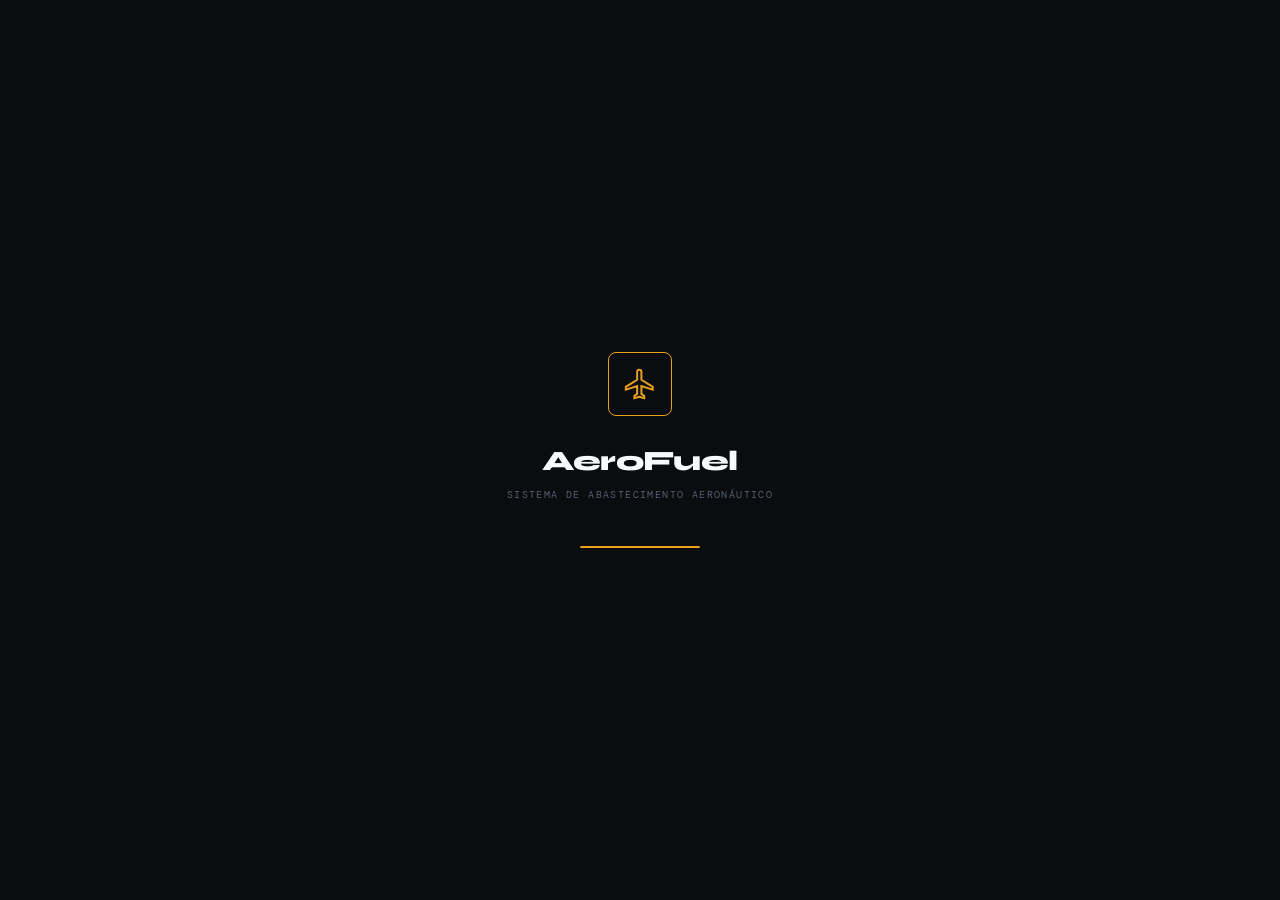
==== index.html @ e8958756 "firt" ====
<!DOCTYPE html>
<html lang="pt-BR">
<head>
  <meta charset="UTF-8"/>
  <meta name="viewport" content="width=device-width,initial-scale=1,viewport-fit=cover,user-scalable=no"/>
  <meta name="apple-mobile-web-app-capable" content="yes"/>
  <meta name="apple-mobile-web-app-status-bar-style" content="black-translucent"/>
  <meta name="apple-mobile-web-app-title" content="AeroFuel"/>
  <meta name="mobile-web-app-capable" content="yes"/>
  <meta name="theme-color" content="#0A0C0F"/>
  <link rel="manifest" href="manifest.json"/>
  <link rel="apple-touch-icon" href="icons/icon-192.png"/>
  <title>AeroFuel — Sistema de Abastecimento</title>
  <link rel="preconnect" href="https://fonts.googleapis.com"/>
  <link rel="preconnect" href="https://fonts.gstatic.com" crossorigin/>
  <link href="https://fonts.googleapis.com/css2?family=Syne:wght@400;600;700;800&family=DM+Mono:ital,wght@0,400;0,500;1,400&family=DM+Sans:wght@300;400;500;600&display=swap" rel="stylesheet"/>
  <style>
    /* ══════════════════════════════════════════════════════
       AEROFUEL — DESIGN SYSTEM (inline, completo)
    ══════════════════════════════════════════════════════ */
    *,*::before,*::after{box-sizing:border-box;margin:0;padding:0;-webkit-tap-highlight-color:transparent}
    :root{
      --ink:#0A0C0F;--ink-90:#111317;--ink-80:#1A1D23;--ink-70:#232830;--ink-60:#2E3440;
      --steel-40:#3E4556;--steel-30:#566070;--steel-20:#7A8494;--steel-10:#A8B2BF;--steel-05:#D4D9E0;
      --fog:#EDEEF0;--white:#F8F9FB;
      --amber:#E8A020;--amber-dim:#C4861A;--amber-glow:rgba(232,160,32,.14);--amber-line:rgba(232,160,32,.3);
      --ok:#2A9D5C;--ok-bg:rgba(42,157,92,.12);--warn:#D97706;--warn-bg:rgba(217,119,6,.12);
      --err:#DC3545;--err-bg:rgba(220,53,69,.12);--info:#3B82F6;--info-bg:rgba(59,130,246,.12);
      --safe-top:env(safe-area-inset-top,0px);--safe-bottom:env(safe-area-inset-bottom,0px);
      --r:8px;--rlg:14px;--rsm:4px;
      --fh:'Syne',sans-serif;--fd:'DM Mono',monospace;--fb:'DM Sans',sans-serif;
    }
    html,body{height:100%;overflow:hidden;background:var(--ink);color:var(--white);font-family:var(--fb);font-size:15px;line-height:1.5;-webkit-font-smoothing:antialiased}
    #app{display:flex;flex-direction:column;height:100dvh;max-width:430px;margin:0 auto;background:var(--ink);position:relative;overflow:hidden}
    .screen{display:none;flex-direction:column;flex:1;overflow:hidden}
    .screen.active{display:flex}
    .scroll{flex:1;overflow-y:auto;-webkit-overflow-scrolling:touch}
    .scroll::-webkit-scrollbar{display:none}
    .pad{padding:14px 16px 24px}

    /* ── Topbar ── */
    .topbar{background:var(--ink-90);border-bottom:1px solid var(--ink-60);padding:calc(var(--safe-top) + 12px) 16px 14px;display:flex;align-items:center;gap:12px;flex-shrink:0;position:relative}
    .topbar::after{content:'';position:absolute;bottom:0;left:0;right:0;height:1px;background:linear-gradient(90deg,var(--amber-line),transparent 60%)}
    .tb-title{font-family:var(--fh);font-size:17px;font-weight:700;color:var(--white);flex:1;letter-spacing:-.01em}
    .tb-sub{font-family:var(--fd);font-size:10px;color:var(--steel-20);margin-top:1px;letter-spacing:.04em;text-transform:uppercase}
    .tb-back{width:34px;height:34px;border-radius:var(--r);background:var(--ink-70);border:1px solid var(--ink-60);color:var(--steel-10);font-size:16px;display:flex;align-items:center;justify-content:center;cursor:pointer;flex-shrink:0}
    .tb-btn{background:var(--amber-glow);border:1px solid var(--amber-line);color:var(--amber);border-radius:var(--rsm);padding:6px 12px;font-family:var(--fd);font-size:10px;font-weight:500;cursor:pointer;letter-spacing:.06em}

    /* ── Tab bar ── */
    .tabbar{display:flex;background:var(--ink-90);border-top:1px solid var(--ink-60);padding-bottom:var(--safe-bottom);flex-shrink:0}
    .tab{flex:1;display:flex;flex-direction:column;align-items:center;padding:9px 4px 10px;gap:3px;border:none;background:none;color:var(--steel-40);font-size:10px;font-family:var(--fb);cursor:pointer;letter-spacing:.02em;transition:color .15s}
    .tab.active{color:var(--amber)}
    .tab svg{width:20px;height:20px;stroke-width:1.6;stroke:currentColor;fill:none}

    /* ── Buttons ── */
    .btn{display:flex;align-items:center;justify-content:center;gap:8px;border:none;border-radius:var(--r);font-family:var(--fb);font-size:14px;font-weight:600;cursor:pointer;transition:all .15s;padding:13px 20px;width:100%;letter-spacing:.01em}
    .btn:active{transform:scale(.98)}
    .btn:disabled{opacity:.4;cursor:not-allowed;transform:none}
    .btn-amber{background:var(--amber);color:var(--ink)}
    .btn-ghost{background:var(--ink-70);color:var(--steel-10);border:1px solid var(--ink-60)}
    .btn-outline{background:transparent;color:var(--amber);border:1px solid var(--amber-line)}
    .btn-danger{background:var(--err-bg);color:#F87171;border:1px solid rgba(220,53,69,.25)}
    .btn-sm{font-size:13px;padding:9px 14px;border-radius:var(--rsm)}
    .btn-row{display:flex;gap:8px}
    .btn-row .btn{flex:1}

    /* ── Cards ── */
    .card{background:var(--ink-80);border:1px solid var(--ink-60);border-radius:var(--rlg);padding:16px;margin-bottom:10px;position:relative;overflow:hidden}
    .card::before{content:'';position:absolute;top:0;left:0;right:0;height:1px;background:linear-gradient(90deg,var(--amber-line) 0%,transparent 70%)}
    .card-row{display:flex;align-items:flex-start;justify-content:space-between;gap:8px}
    .card-title{font-family:var(--fd);font-size:13px;font-weight:500;color:var(--white);letter-spacing:.02em}
    .card-sub{font-size:12px;color:var(--steel-20);margin-top:3px;line-height:1.4}
    .divider{height:1px;background:var(--ink-60);margin:12px 0}

    /* ── Badges ── */
    .badge{display:inline-flex;align-items:center;gap:4px;font-family:var(--fd);font-size:10px;font-weight:500;padding:3px 7px;border-radius:var(--rsm);text-transform:uppercase;letter-spacing:.06em;white-space:nowrap}
    .badge::before{content:'';width:5px;height:5px;border-radius:50%;flex-shrink:0}
    .badge-ok{background:var(--ok-bg);color:#4ADE80}.badge-ok::before{background:#4ADE80}
    .badge-warn{background:var(--warn-bg);color:#FBB040}.badge-warn::before{background:#FBB040}
    .badge-err{background:var(--err-bg);color:#F87171}.badge-err::before{background:#F87171}
    .badge-info{background:var(--info-bg);color:#93C5FD}.badge-info::before{background:#93C5FD}
    .badge-mute{background:var(--ink-70);color:var(--steel-20)}.badge-mute::before{background:var(--steel-30)}

    /* ── Forms ── */
    .fg{margin-bottom:14px}
    .fl{display:block;font-family:var(--fd);font-size:10px;font-weight:500;color:var(--steel-20);margin-bottom:6px;text-transform:uppercase;letter-spacing:.08em}
    .fi,.fsel,.fta{width:100%;padding:12px 14px;font-size:14px;font-family:var(--fb);background:var(--ink-80);border:1px solid var(--ink-60);border-radius:var(--r);color:var(--white);outline:none;-webkit-appearance:none;appearance:none;transition:border-color .2s,box-shadow .2s}
    .fi::placeholder,.fta::placeholder{color:var(--steel-40)}
    .fi:focus,.fsel:focus,.fta:focus{border-color:var(--amber-dim);box-shadow:0 0 0 3px var(--amber-glow)}
    .fi.err,.fsel.err{border-color:var(--err)}
    .fsel option{background:var(--ink-80);color:var(--white)}
    .fta{resize:none;height:80px}
    .frow{display:grid;grid-template-columns:1fr 1fr;gap:10px}
    .ferr{font-size:11px;color:#F87171;margin-top:4px;display:none}
    .ferr.show{display:block}
    .fhint{font-size:11px;color:var(--steel-30);margin-top:4px}

    /* ── Section label ── */
    .slabel{font-family:var(--fd);font-size:10px;font-weight:500;color:var(--steel-30);letter-spacing:.1em;text-transform:uppercase;margin:20px 0 10px;display:flex;align-items:center;gap:10px}
    .slabel::after{content:'';flex:1;height:1px;background:var(--ink-60)}
    .slabel:first-child{margin-top:4px}

    /* ── Empty ── */
    .empty{display:flex;flex-direction:column;align-items:center;justify-content:center;padding:60px 24px;text-align:center;gap:8px}
    .empty svg{width:48px;height:48px;opacity:.2;margin-bottom:4px;stroke:var(--steel-10);fill:none;stroke-width:1.2}
    .empty-title{font-family:var(--fh);font-size:15px;color:var(--steel-20)}
    .empty-sub{font-size:13px;color:var(--steel-30)}

    /* ── Modal ── */
    .modal-bg{display:none;position:fixed;inset:0;background:rgba(0,0,0,.75);z-index:80;align-items:flex-end;justify-content:center}
    .modal-bg.show{display:flex}
    .sheet{background:var(--ink-80);border:1px solid var(--ink-60);border-radius:var(--rlg) var(--rlg) 0 0;padding:20px 16px;padding-bottom:calc(20px + var(--safe-bottom));width:100%;max-width:430px;position:relative}
    .sheet-handle{width:36px;height:3px;background:var(--ink-60);border-radius:2px;margin:0 auto 18px}
    .sheet-title{font-family:var(--fh);font-size:17px;font-weight:700;margin-bottom:14px}

    /* ── Overlay ── */
    .overlay{display:none;position:fixed;inset:0;background:rgba(0,0,0,.85);z-index:100;align-items:center;justify-content:center;padding:24px}
    .overlay.show{display:flex}
    .ovcard{background:var(--ink-80);border:1px solid var(--ink-60);border-radius:var(--rlg);padding:32px 24px;text-align:center;max-width:320px;width:100%;position:relative}
    .ovcard::before{content:'';position:absolute;top:0;left:0;right:0;height:2px;background:linear-gradient(90deg,var(--amber),transparent);border-radius:var(--rlg) var(--rlg) 0 0}
    .ov-icon{font-size:48px;margin-bottom:14px}
    .ov-title{font-family:var(--fh);font-size:20px;font-weight:700;color:var(--white);margin-bottom:8px}
    .ov-sub{font-size:13px;color:var(--steel-20);margin-bottom:22px;line-height:1.6}

    /* ── Splash ── */
    #screen-splash{background:var(--ink);align-items:center;justify-content:center;gap:0}
    .sp-mark{width:64px;height:64px;border:1.5px solid var(--amber);border-radius:var(--r);display:flex;align-items:center;justify-content:center;margin-bottom:24px;animation:mIn .55s ease both}
    .sp-mark svg{width:34px;height:34px;stroke:var(--amber);fill:none;stroke-width:1.4}
    @keyframes mIn{from{opacity:0;transform:scale(.7)}to{opacity:1;transform:scale(1)}}
    .sp-name{font-family:var(--fh);font-size:28px;font-weight:800;color:var(--white);letter-spacing:-.02em;animation:fUp .5s .2s ease both}
    .sp-tag{font-family:var(--fd);font-size:10px;color:var(--steel-30);letter-spacing:.14em;text-transform:uppercase;margin-top:5px;animation:fUp .5s .35s ease both}
    .sp-bar{width:120px;height:2px;background:var(--ink-60);border-radius:1px;margin-top:44px;overflow:hidden;animation:fUp .4s .5s ease both}
    .sp-fill{height:100%;background:var(--amber);border-radius:1px;animation:lBar 1.5s .6s ease forwards;width:0}
    @keyframes lBar{to{width:100%}}
    @keyframes fUp{from{opacity:0;transform:translateY(10px)}to{opacity:1;transform:none}}

    /* ── Login Select ── */
    #screen-login-select{background:var(--ink);justify-content:flex-end}
    .ls-hero{flex:1;display:flex;flex-direction:column;align-items:center;justify-content:center;padding:40px 24px;gap:0}
    .ls-mark{width:72px;height:72px;border:1.5px solid var(--amber);border-radius:var(--rlg);display:flex;align-items:center;justify-content:center;margin-bottom:20px}
    .ls-mark svg{width:38px;height:38px;stroke:var(--amber);fill:none;stroke-width:1.3}
    .ls-brand{font-family:var(--fh);font-size:30px;font-weight:800;color:var(--white);letter-spacing:-.02em}
    .ls-tagline{font-family:var(--fd);font-size:10px;color:var(--steel-30);letter-spacing:.12em;text-transform:uppercase;margin-top:6px}
    .ls-card{background:var(--ink-90);border:1px solid var(--ink-60);border-radius:var(--rlg) var(--rlg) 0 0;padding:28px 20px;padding-bottom:calc(28px + var(--safe-bottom))}
    .ls-card-title{font-family:var(--fh);font-size:18px;font-weight:700;margin-bottom:6px}
    .ls-card-sub{font-size:13px;color:var(--steel-20);margin-bottom:22px;line-height:1.5}
    .ls-option{display:flex;align-items:center;gap:14px;background:var(--ink-80);border:1px solid var(--ink-60);border-radius:var(--r);padding:16px;margin-bottom:10px;cursor:pointer;transition:border-color .15s}
    .ls-option:active{border-color:var(--amber-dim)}
    .ls-opt-icon{width:44px;height:44px;border-radius:var(--r);display:flex;align-items:center;justify-content:center;flex-shrink:0}
    .ls-opt-icon svg{width:22px;height:22px;stroke-width:1.4;fill:none}
    .ls-option-pilot .ls-opt-icon{background:var(--amber-glow);border:1px solid var(--amber-line)}
    .ls-option-pilot .ls-opt-icon svg{stroke:var(--amber)}
    .ls-option-admin .ls-opt-icon{background:var(--info-bg);border:1px solid rgba(59,130,246,.2)}
    .ls-option-admin .ls-opt-icon svg{stroke:#93C5FD}
    .ls-opt-title{font-family:var(--fh);font-size:15px;font-weight:700}
    .ls-opt-sub{font-size:12px;color:var(--steel-20);margin-top:2px}
    .ls-opt-arrow{margin-left:auto;color:var(--steel-30);font-size:18px}

    /* ── Login Pilot ── */
    #screen-login-pilot{background:var(--ink)}
    .lp-header{background:var(--ink-90);border-bottom:1px solid var(--ink-60);padding:calc(var(--safe-top) + 12px) 16px 14px;display:flex;align-items:center;gap:12px;flex-shrink:0}
    .lp-header-title{font-family:var(--fh);font-size:17px;font-weight:700;color:var(--white);flex:1}
    .lp-scroll{flex:1;overflow-y:auto;-webkit-overflow-scrolling:touch}
    .lp-pad{padding:20px 16px 32px}
    .lp-intro{font-size:13px;color:var(--steel-20);margin-bottom:22px;line-height:1.6}
    .lp-intro strong{color:var(--steel-10)}

    /* ── Login Admin ── */
    #screen-login-admin{background:var(--ink)}
    .la-badge{display:inline-flex;align-items:center;gap:6px;background:var(--info-bg);border:1px solid rgba(59,130,246,.2);color:#93C5FD;border-radius:var(--rsm);padding:5px 10px;font-family:var(--fd);font-size:10px;font-weight:500;letter-spacing:.06em;text-transform:uppercase;margin-bottom:18px}
    .la-alert{background:var(--warn-bg);border:1px solid rgba(217,119,6,.2);border-radius:var(--r);padding:12px 14px;font-size:12px;color:#FBB040;line-height:1.5;margin-bottom:18px}

    /* ── Step bar ── */
    .stepbar{display:flex;gap:4px;margin-bottom:8px}
    .seg{flex:1;height:2px;border-radius:1px;background:var(--ink-60);transition:background .3s}
    .seg.done{background:var(--amber)}

    /* ── Inner tabs ── */
    .itabs{display:flex;border-bottom:1px solid var(--ink-60);background:var(--ink-90);flex-shrink:0}
    .itab{flex:1;padding:12px 4px;font-size:12px;font-weight:500;font-family:var(--fb);text-align:center;border:none;background:none;color:var(--steel-30);cursor:pointer;border-bottom:2px solid transparent;margin-bottom:-1px;transition:all .2s;letter-spacing:.02em}
    .itab.active{color:var(--amber);border-bottom-color:var(--amber)}

    /* ── Slot grid ── */
    .slotgrid{display:grid;grid-template-columns:repeat(4,1fr);gap:6px;margin-top:8px}
    .slot{padding:9px 4px;border-radius:var(--rsm);font-family:var(--fd);font-size:11px;font-weight:500;text-align:center;border:1px solid var(--ink-60);cursor:pointer;background:var(--ink-80);color:var(--steel-20);transition:all .12s}
    .slot.av{border-color:rgba(42,157,92,.4);color:#4ADE80;background:rgba(42,157,92,.08)}
    .slot.few{border-color:rgba(217,119,6,.4);color:#FBB040;background:rgba(217,119,6,.08)}
    .slot.full{border-color:var(--ink-60);color:var(--steel-40);background:var(--ink-90);text-decoration:line-through;cursor:not-allowed}
    .slot.sel{border-color:var(--amber);background:var(--amber-glow);color:var(--amber)}

    /* ── Qty slider ── */
    .qtyrow{display:flex;align-items:center;gap:10px}
    input[type=range]{width:100%;accent-color:var(--amber);height:3px;flex:1;cursor:pointer}
    .qtydsp{background:var(--amber-glow);border:1px solid var(--amber-line);color:var(--amber);border-radius:var(--rsm);padding:6px 10px;font-family:var(--fd);font-size:12px;white-space:nowrap;flex-shrink:0}

    /* ── Summary ── */
    .sumbox{background:var(--ink-90);border:1px solid var(--ink-60);border-radius:var(--rlg);padding:16px;margin-bottom:12px}
    .sumbox-hd{font-family:var(--fd);font-size:10px;font-weight:500;color:var(--amber);text-transform:uppercase;letter-spacing:.1em;margin-bottom:14px}
    .sumrow{display:flex;justify-content:space-between;margin-bottom:8px}
    .sumkey{font-size:12px;color:var(--steel-20)}
    .sumval{font-size:12px;font-weight:600;color:var(--white);text-align:right;max-width:60%}
    .sumtotal{display:flex;justify-content:space-between;align-items:center;border-top:1px solid var(--ink-60);padding-top:12px;margin-top:8px}
    .sumtotal-lbl{font-family:var(--fh);font-size:14px;font-weight:600}
    .sumtotal-val{font-family:var(--fd);font-size:22px;color:var(--amber)}

    /* ── Checkbox ── */
    .chkrow{display:flex;align-items:center;gap:10px;margin-bottom:14px}
    .chkrow input[type=checkbox]{width:16px;height:16px;accent-color:var(--amber);flex-shrink:0;cursor:pointer}
    .chkrow label{font-size:13px;color:var(--steel-10);cursor:pointer}
    .chkrow a{color:var(--amber);text-decoration:none}

    /* ── Week strip ── */
    .weekstrip{display:flex;gap:5px;margin-bottom:10px}
    .daycell{flex:1;display:flex;flex-direction:column;align-items:center;padding:8px 4px;border-radius:var(--r);background:var(--ink-80);border:1px solid var(--ink-60);cursor:pointer;gap:4px;min-width:0}
    .daycell.today{background:var(--ink-70);border-color:var(--amber-dim)}
    .daynum{font-family:var(--fd);font-size:14px;font-weight:500;color:var(--white)}
    .dayname{font-family:var(--fd);font-size:9px;color:var(--steel-30);text-transform:uppercase}
    .daycell.today .daynum,.daycell.today .dayname{color:var(--amber)}
    .dot{width:5px;height:5px;border-radius:50%}

    /* ── Legend ── */
    .legend{display:flex;gap:14px;flex-wrap:wrap;margin-bottom:14px}
    .leg{display:flex;align-items:center;gap:5px;font-family:var(--fd);font-size:10px;color:var(--steel-30)}

    /* ── Profile ── */
    .profhead{display:flex;align-items:center;gap:14px;background:var(--ink-80);border:1px solid var(--ink-60);border-radius:var(--rlg);padding:16px;margin-bottom:10px;position:relative;overflow:hidden}
    .profhead::before{content:'';position:absolute;top:0;left:0;right:0;height:1px;background:linear-gradient(90deg,var(--amber-line),transparent 70%)}
    .avatar{width:52px;height:52px;border-radius:var(--r);background:var(--amber-glow);border:1px solid var(--amber-line);display:flex;align-items:center;justify-content:center;font-family:var(--fd);font-size:16px;font-weight:500;color:var(--amber);flex-shrink:0}
    .prof-name{font-family:var(--fh);font-size:16px;font-weight:700}
    .prof-sub{font-family:var(--fd);font-size:11px;color:var(--steel-20);margin-top:2px;letter-spacing:.04em}

    /* ── Admin stat grid ── */
    .statgrid{display:grid;grid-template-columns:1fr 1fr;gap:8px;margin-bottom:10px}
    .statcard{background:var(--ink-80);border:1px solid var(--ink-60);border-radius:var(--rlg);padding:14px;position:relative;overflow:hidden}
    .statcard::after{content:'';position:absolute;bottom:0;left:0;right:0;height:2px}
    .statcard-amber::after{background:var(--amber)}
    .statcard-ok::after{background:var(--ok)}
    .statcard-err::after{background:var(--err)}
    .statcard-info::after{background:var(--info)}
    .stat-val{font-family:var(--fd);font-size:28px;font-weight:500;color:var(--white);margin-bottom:2px}
    .stat-lbl{font-family:var(--fd);font-size:10px;color:var(--steel-30);text-transform:uppercase;letter-spacing:.08em}

    /* ── Admin list item ── */
    .alist-item{display:flex;align-items:center;gap:12px;padding:12px 0;border-bottom:1px solid var(--ink-60)}
    .alist-item:last-child{border-bottom:none}
    .alist-dot{width:8px;height:8px;border-radius:50%;flex-shrink:0;margin-top:2px}
    .alist-main{flex:1;min-width:0}
    .alist-title{font-family:var(--fd);font-size:12px;font-weight:500;color:var(--white);letter-spacing:.02em}
    .alist-sub{font-size:11px;color:var(--steel-30);margin-top:2px}

    /* ── Notification dot on tab ── */
    .tab-rel{position:relative;display:inline-block}
    .tab-dot{position:absolute;top:-2px;right:-4px;width:7px;height:7px;background:var(--err);border-radius:50%;border:1.5px solid var(--ink-90)}

    /* ── Alert ── */
    .alert{padding:10px 14px;border-radius:var(--r);font-size:13px;line-height:1.4;margin-bottom:12px}
    .alert-warn{background:var(--warn-bg);color:#FBB040;border:1px solid rgba(217,119,6,.2)}
    .alert-ok{background:var(--ok-bg);color:#4ADE80;border:1px solid rgba(42,157,92,.2)}

    /* ── Toast ── */
    #toast{position:fixed;bottom:calc(80px + var(--safe-bottom));left:16px;right:16px;max-width:398px;margin:0 auto;background:var(--ink-60);border:1px solid var(--steel-40);border-radius:var(--r);padding:12px 16px;font-size:13px;color:var(--white);z-index:200;opacity:0;transform:translateY(8px);transition:all .25s;pointer-events:none}
    #toast.show{opacity:1;transform:none}

    /* ── Toggle switch ── */
    .toggle-row{display:flex;justify-content:space-between;align-items:center;margin-bottom:14px}
    .toggle-info .toggle-title{font-size:14px;font-weight:500}
    .toggle-info .toggle-sub{font-size:12px;color:var(--steel-20);margin-top:2px}
    .toggle{position:relative;display:inline-block;width:44px;height:24px;flex-shrink:0}
    .toggle input{opacity:0;width:0;height:0;position:absolute}
    .toggle-slider{position:absolute;inset:0;background:var(--ink-60);border-radius:24px;cursor:pointer;transition:.3s}
    .toggle-slider::before{content:'';position:absolute;width:18px;height:18px;left:3px;bottom:3px;background:var(--steel-20);border-radius:50%;transition:.3s}
    .toggle input:checked + .toggle-slider{background:var(--amber-glow);border:1px solid var(--amber-dim)}
    .toggle input:checked + .toggle-slider::before{transform:translateX(20px);background:var(--amber)}

    /* ── Home greeting ── */
    .home-header{background:var(--ink-90);padding:calc(var(--safe-top) + 14px) 16px 16px;display:flex;align-items:center;justify-content:space-between;gap:10px;flex-shrink:0;border-bottom:1px solid var(--ink-60);position:relative}
    .home-header::after{content:'';position:absolute;bottom:0;left:0;right:0;height:1px;background:linear-gradient(90deg,var(--amber-line),transparent 60%)}
    .home-greet{font-family:var(--fd);font-size:10px;color:var(--steel-30);text-transform:uppercase;letter-spacing:.1em}
    .home-user{font-family:var(--fh);font-size:20px;font-weight:700;color:var(--white);margin-top:2px}
    .home-notif-btn{width:36px;height:36px;border-radius:var(--r);background:var(--ink-70);border:1px solid var(--ink-60);display:flex;align-items:center;justify-content:center;cursor:pointer;position:relative}
    .home-notif-btn svg{width:18px;height:18px;stroke:var(--steel-10);fill:none;stroke-width:1.6}
    .notif-badge-dot{position:absolute;top:-2px;right:-2px;width:8px;height:8px;background:var(--err);border-radius:50%;border:2px solid var(--ink-90)}

    /* ── Notif item ── */
    .notif-item{display:flex;gap:12px;align-items:flex-start;padding:14px 0;border-bottom:1px solid var(--ink-60)}
    .notif-item.unread .notif-title{color:var(--white)}
    .notif-icon{width:36px;height:36px;border-radius:var(--r);display:flex;align-items:center;justify-content:center;flex-shrink:0;font-size:16px}
    .notif-title{font-size:14px;font-weight:500;color:var(--steel-10)}
    .notif-body{font-size:12px;color:var(--steel-30);margin-top:3px;line-height:1.4}
    .notif-dot{width:7px;height:7px;border-radius:50%;background:var(--amber);flex-shrink:0;margin-top:5px}

    /* ── Avail pill ── */
    .avpill{display:flex;align-items:center;gap:8px;padding:10px 14px;border-radius:var(--r);font-family:var(--fd);font-size:11px;margin-top:10px;letter-spacing:.04em}
    .avpill.ok{background:var(--ok-bg);color:#4ADE80;border:1px solid rgba(42,157,92,.2)}
    .avpill.no{background:var(--err-bg);color:#F87171;border:1px solid rgba(220,53,69,.2)}
    .avpill.hid{display:none}
  </style>
</head>
<body>
<div id="app">

  <!-- ══ SPLASH ══ -->
  <div id="screen-splash" class="screen active">
    <div class="sp-mark">
      <svg viewBox="0 0 24 24"><path d="M21 16v-2l-8-5V3.5a1.5 1.5 0 0 0-3 0V9l-8 5v2l8-2.5V19l-2 1.5V22l3.5-1 3.5 1v-1.5L13 19v-5.5l8 2.5z"/></svg>
    </div>
    <div class="sp-name">AeroFuel</div>
    <div class="sp-tag">Sistema de abastecimento aeronáutico</div>
    <div class="sp-bar"><div class="sp-fill"></div></div>
  </div>

  <!-- ══ LOGIN SELECT ══ -->
  <div id="screen-login-select" class="screen">
    <div class="ls-hero">
      <div class="ls-mark">
        <svg viewBox="0 0 24 24"><path d="M21 16v-2l-8-5V3.5a1.5 1.5 0 0 0-3 0V9l-8 5v2l8-2.5V19l-2 1.5V22l3.5-1 3.5 1v-1.5L13 19v-5.5l8 2.5z"/></svg>
      </div>
      <div class="ls-brand">AeroFuel</div>
      <div class="ls-tagline">Sistema de abastecimento aeronáutico</div>
    </div>
    <div class="ls-card">
      <div class="ls-card-title">Identificação de acesso</div>
      <div class="ls-card-sub">Selecione o tipo de conta para prosseguir com o acesso ao sistema.</div>
      <div class="ls-option ls-option-pilot" onclick="showScreen('login-pilot')">
        <div class="ls-opt-icon">
          <svg viewBox="0 0 24 24"><circle cx="12" cy="7" r="4"/><path d="M5.5 20a6.5 6.5 0 0 1 13 0"/></svg>
        </div>
        <div>
          <div class="ls-opt-title">Acesso Piloto / Operador</div>
          <div class="ls-opt-sub">Agendar e gerenciar abastecimentos</div>
        </div>
        <div class="ls-opt-arrow">›</div>
      </div>
      <div class="ls-option ls-option-admin" onclick="showScreen('login-admin')">
        <div class="ls-opt-icon">
          <svg viewBox="0 0 24 24"><rect x="3" y="11" width="18" height="11" rx="2"/><path d="M7 11V7a5 5 0 0 1 10 0v4"/></svg>
        </div>
        <div>
          <div class="ls-opt-title">Acesso Administrativo</div>
          <div class="ls-opt-sub">Restrito a operadores credenciados</div>
        </div>
        <div class="ls-opt-arrow">›</div>
      </div>
    </div>
  </div>

  <!-- ══ LOGIN PILOTO ══ -->
  <div id="screen-login-pilot" class="screen">
    <div class="lp-header">
      <button class="tb-back" onclick="showScreen('login-select')">‹</button>
      <div>
        <div class="lp-header-title">Acesso Piloto</div>
        <div class="tb-sub">Informe seus dados de identificação</div>
      </div>
    </div>
    <div class="lp-scroll">
      <div class="lp-pad">
        <div class="lp-intro">Preencha seus dados para registro e acesso. Em caso de primeiro acesso, suas informações serão validadas pela equipe de operações. <strong>Não é necessário senha — o acesso é vinculado ao seu ANAC e e-mail cadastrado.</strong></div>
        <div class="fg">
          <label class="fl">Nome completo *</label>
          <input id="pl-name" type="text" class="fi" placeholder="Nome conforme habilitação ANAC" autocomplete="name"/>
          <div class="ferr" id="e-pl-name">Nome obrigatório (mín. 3 caracteres)</div>
        </div>
        <div class="fg">
          <label class="fl">Número ANAC / Habilitação *</label>
          <input id="pl-anac" type="text" class="fi" placeholder="Ex: 123456" maxlength="10"/>
          <div class="ferr" id="e-pl-anac">Informe o número de registro ANAC</div>
        </div>
        <div class="fg">
          <label class="fl">E-mail institucional *</label>
          <input id="pl-email" type="email" class="fi" placeholder="piloto@empresa.com.br" autocomplete="email"/>
          <div class="ferr" id="e-pl-email">E-mail inválido</div>
        </div>
        <div class="fg">
          <label class="fl">Telefone / WhatsApp *</label>
          <input id="pl-phone" type="tel" class="fi" placeholder="(11) 99999-0000" oninput="fmtPhone(this)" maxlength="15" autocomplete="tel"/>
          <div class="ferr" id="e-pl-phone">Formato: (XX) XXXXX-XXXX</div>
        </div>
        <div class="fg">
          <label class="fl">Empresa / Operadora</label>
          <input id="pl-company" type="text" class="fi" placeholder="Razão social ou nome da operadora"/>
        </div>
        <div id="pilot-login-err" class="ferr" style="margin-bottom:12px"></div>
        <button class="btn btn-amber" onclick="doPilotLogin()">Acessar sistema</button>
        <p style="font-size:11px;color:var(--steel-30);text-align:center;margin-top:14px;line-height:1.6">Ao acessar, você concorda com os termos de uso e política de operação da plataforma AeroFuel.</p>
      </div>
    </div>
  </div>

  <!-- ══ LOGIN ADMIN ══ -->
  <div id="screen-login-admin" class="screen">
    <div class="lp-header">
      <button class="tb-back" onclick="showScreen('login-select')">‹</button>
      <div>
        <div class="lp-header-title">Acesso Administrativo</div>
        <div class="tb-sub">Credenciais de operador interno</div>
      </div>
    </div>
    <div class="lp-scroll">
      <div class="lp-pad">
        <div class="la-badge">
          <svg width="12" height="12" viewBox="0 0 24 24" stroke="currentColor" fill="none" stroke-width="2"><rect x="3" y="11" width="18" height="11" rx="2"/><path d="M7 11V7a5 5 0 0 1 10 0v4"/></svg>
          Área Restrita
        </div>
        <div class="la-alert">⚠️ Este acesso é exclusivo para funcionários credenciados da empresa. O ID interno é fornecido pelo setor de TI no processo de onboarding.</div>
        <div class="fg">
          <label class="fl">ID Interno *</label>
          <input id="ad-id" type="text" class="fi" placeholder="AF-XXXXX" maxlength="10" oninput="fmtAdminId(this)"/>
          <div class="ferr" id="e-ad-id">Formato inválido (AF-XXXXX)</div>
          <div class="fhint">Fornecido pelo setor de TI no seu onboarding</div>
        </div>
        <div class="fg">
          <label class="fl">E-mail corporativo *</label>
          <input id="ad-email" type="email" class="fi" placeholder="operador@aerofuel.com.br" autocomplete="email"/>
          <div class="ferr" id="e-ad-email">E-mail corporativo inválido</div>
        </div>
        <div class="fg">
          <label class="fl">Senha *</label>
          <input id="ad-pass" type="password" class="fi" placeholder="••••••••" autocomplete="current-password"/>
          <div class="ferr" id="e-ad-pass">Senha obrigatória</div>
        </div>
        <div id="admin-login-err" class="ferr" style="margin-bottom:12px"></div>
        <button class="btn btn-amber" onclick="doAdminLogin()">Entrar no painel</button>
        <p style="font-size:11px;color:var(--steel-30);text-align:center;margin-top:14px;line-height:1.6">Tentativas inválidas são registradas e auditadas. Em caso de perda de credenciais, contate o suporte interno.</p>
      </div>
    </div>
  </div>

  <!-- ══ HOME PILOTO ══ -->
  <div id="screen-home" class="screen">
    <div class="home-header">
      <div>
        <div class="home-greet">Bem-vindo de volta</div>
        <div class="home-user" id="home-username">—</div>
      </div>
      <div class="home-notif-btn" onclick="showTab('notif')" id="notif-btn">
        <svg viewBox="0 0 24 24"><path d="M18 8A6 6 0 0 0 6 8c0 7-3 9-3 9h18s-3-2-3-9"/><path d="M13.73 21a2 2 0 0 1-3.46 0"/></svg>
        <div class="notif-badge-dot" id="notif-badge-dot"></div>
      </div>
    </div>
    <div class="scroll">
      <div class="pad">
        <div class="slabel">Esta semana</div>
        <div class="weekstrip" id="week-strip"></div>
        <div class="legend">
          <div class="leg"><div class="dot" style="background:#4ADE80"></div>Disponível</div>
          <div class="leg"><div class="dot" style="background:#FBB040"></div>Poucas vagas</div>
          <div class="leg"><div class="dot" style="background:#F87171"></div>Lotado</div>
        </div>
        <div class="slabel">Próximos agendamentos</div>
        <div id="home-appointments"></div>
        <button class="btn btn-amber" onclick="startNew()" style="margin-top:8px">
          <svg width="16" height="16" viewBox="0 0 24 24" stroke="currentColor" fill="none" stroke-width="2"><line x1="12" y1="5" x2="12" y2="19"/><line x1="5" y1="12" x2="19" y2="12"/></svg>
          Novo agendamento
        </button>
      </div>
    </div>
    <div class="tabbar">
      <button class="tab active" onclick="showTab('home')">
        <svg viewBox="0 0 24 24"><path d="M3 9l9-7 9 7v11a2 2 0 0 1-2 2H5a2 2 0 0 1-2-2z"/><polyline points="9 22 9 12 15 12 15 22"/></svg>
        Home
      </button>
      <button class="tab" onclick="startNew()">
        <svg viewBox="0 0 24 24"><circle cx="12" cy="12" r="10"/><line x1="12" y1="8" x2="12" y2="16"/><line x1="8" y1="12" x2="16" y2="12"/></svg>
        Agendar
      </button>
      <button class="tab" onclick="showTab('list')">
        <svg viewBox="0 0 24 24"><line x1="8" y1="6" x2="21" y2="6"/><line x1="8" y1="12" x2="21" y2="12"/><line x1="8" y1="18" x2="21" y2="18"/><line x1="3" y1="6" x2="3.01" y2="6"/><line x1="3" y1="12" x2="3.01" y2="12"/><line x1="3" y1="18" x2="3.01" y2="18"/></svg>
        Meus
      </button>
      <button class="tab" onclick="showTab('profile')">
        <svg viewBox="0 0 24 24"><path d="M20 21v-2a4 4 0 0 0-4-4H8a4 4 0 0 0-4 4v2"/><circle cx="12" cy="7" r="4"/></svg>
        Perfil
      </button>
    </div>
  </div>

  <!-- ══ NEW APPOINTMENT ══ -->
  <div id="screen-new" class="screen">
    <div class="topbar">
      <button class="tb-back" onclick="showTab('home')">‹</button>
      <div>
        <div class="tb-title">Novo agendamento</div>
        <div class="tb-sub" id="step-sub">Etapa 1 de 3 — Aeronave</div>
      </div>
    </div>
    <div class="scroll">
      <div class="pad">
        <div class="stepbar">
          <div class="seg done" id="seg1"></div>
          <div class="seg" id="seg2"></div>
          <div class="seg" id="seg3"></div>
        </div>
        <div style="font-size:12px;color:var(--steel-30);margin-bottom:16px" id="step-label-txt">Informe os dados da aeronave</div>

        <!-- STEP 1 -->
        <div id="step1">
          <div class="fg">
            <label class="fl">Matrícula da aeronave *</label>
            <input id="f-reg" type="text" class="fi" placeholder="PR-ABX" maxlength="6" oninput="fmtReg(this)"/>
            <div class="ferr" id="e-reg">Formato inválido — ex: PR-ABX</div>
          </div>
          <div class="frow">
            <div class="fg">
              <label class="fl">Tipo *</label>
              <select id="f-type" class="fsel">
                <option value="">Selecione</option>
                <option>Jato Executivo</option>
                <option>Helicóptero</option>
                <option>Turboélice</option>
                <option>Avião Pistão</option>
                <option>Cargueiro</option>
                <option>Outro</option>
              </select>
              <div class="ferr" id="e-type">Selecione o tipo</div>
            </div>
            <div class="fg">
              <label class="fl">Modelo *</label>
              <input id="f-model" type="text" class="fi" placeholder="Phenom 300"/>
              <div class="ferr" id="e-model">Informe o modelo</div>
            </div>
          </div>
          <div class="fg">
            <label class="fl">Cap. tanque (litros) *</label>
            <input id="f-tank" type="number" class="fi" placeholder="1500" min="50" max="50000"/>
            <div class="ferr" id="e-tank">Informe a capacidade</div>
          </div>
          <button class="btn btn-amber" onclick="goStep(2)">Próximo — Contato</button>
        </div>

        <!-- STEP 2 -->
        <div id="step2" style="display:none">
          <div class="fg">
            <label class="fl">Nome completo *</label>
            <input id="f-name" type="text" class="fi" placeholder="Nome conforme habilitação" autocomplete="name"/>
            <div class="ferr" id="e-name">Nome obrigatório</div>
          </div>
          <div class="fg">
            <label class="fl">Telefone *</label>
            <input id="f-phone" type="tel" class="fi" placeholder="(11) 99999-0000" oninput="fmtPhone(this)" maxlength="15" autocomplete="tel"/>
            <div class="ferr" id="e-phone">Formato: (XX) XXXXX-XXXX</div>
          </div>
          <div class="fg">
            <label class="fl">E-mail *</label>
            <input id="f-email" type="email" class="fi" placeholder="piloto@email.com" autocomplete="email"/>
            <div class="ferr" id="e-email">E-mail inválido</div>
          </div>
          <div class="fg">
            <label class="fl">Empresa / Operadora</label>
            <input id="f-company" type="text" class="fi" placeholder="Opcional"/>
          </div>
          <div class="fg">
            <label class="fl">WhatsApp emergência *</label>
            <input id="f-emergency" type="tel" class="fi" placeholder="(11) 99999-0000" oninput="fmtPhone(this)" maxlength="15"/>
            <div class="ferr" id="e-emergency">Informe o telefone de emergência</div>
          </div>
          <div class="btn-row">
            <button class="btn btn-ghost btn-sm" onclick="goStep(1)">‹ Voltar</button>
            <button class="btn btn-amber btn-sm" onclick="goStep(3)">Próximo — Combustível</button>
          </div>
        </div>

        <!-- STEP 3 -->
        <div id="step3" style="display:none">
          <div class="fg">
            <label class="fl">Tipo de combustível *</label>
            <select id="f-fuel" class="fsel">
              <option value="">Selecione</option>
              <option value="QAV">QAV — Querosene de Aviação</option>
              <option value="AVGAS">AVGAS — Gasolina de Aviação</option>
            </select>
            <div class="ferr" id="e-fuel">Selecione o combustível</div>
          </div>
          <div class="fg">
            <label class="fl">Quantidade estimada *</label>
            <div class="qtyrow">
              <input type="range" id="f-qty-range" min="50" max="5000" step="50" value="500" oninput="syncQty(this.value)"/>
              <div class="qtydsp" id="qty-display">500 L</div>
            </div>
            <input id="f-qty" type="number" class="fi" value="500" min="50" max="5000" style="margin-top:8px" oninput="syncQtyInput(this.value)"/>
            <div class="ferr" id="e-qty">Mínimo 50 litros</div>
          </div>
          <div class="fg">
            <label class="fl">Data *</label>
            <input id="f-date" type="date" class="fi" onchange="loadSlots()"/>
            <div class="ferr" id="e-date">Selecione uma data futura</div>
          </div>
          <div id="slot-section" style="display:none">
            <div class="fg">
              <label class="fl">Horário *</label>
              <div class="slotgrid" id="slot-grid"></div>
              <div class="ferr" id="e-time">Selecione um horário disponível</div>
              <div class="avpill hid" id="avail-pill"></div>
            </div>
          </div>
          <div class="fg">
            <label class="fl">Local de abastecimento *</label>
            <select id="f-location" class="fsel">
              <option value="">Selecione</option>
              <option>Pátio Sul — Hangar 1</option>
              <option>Pátio Sul — Hangar 3</option>
              <option>Pátio Norte</option>
              <option>Pátio Leste</option>
            </select>
            <div class="ferr" id="e-location">Selecione o local</div>
          </div>
          <div class="fg">
            <label class="fl">Observações</label>
            <textarea id="f-notes" class="fta" placeholder="Informações adicionais..." maxlength="200"></textarea>
            <div class="fhint"><span id="notes-count">0</span>/200 caracteres</div>
          </div>
          <div class="btn-row">
            <button class="btn btn-ghost btn-sm" onclick="goStep(2)">‹ Voltar</button>
            <button class="btn btn-amber btn-sm" onclick="goConfirm()">Revisar pedido</button>
          </div>
        </div>
      </div>
    </div>
  </div>

  <!-- ══ CONFIRM ══ -->
  <div id="screen-confirm" class="screen">
    <div class="topbar">
      <button class="tb-back" onclick="showScreen('new')">‹</button>
      <div>
        <div class="tb-title">Confirmação</div>
        <div class="tb-sub">Revise antes de confirmar</div>
      </div>
    </div>
    <div class="scroll">
      <div class="pad">
        <div class="sumbox" id="confirm-summary"></div>
        <div class="alert alert-warn" style="margin-bottom:12px">
          <strong>Política de cancelamento:</strong> cancelamentos com menos de 2h de antecedência estão sujeitos a taxa de 20% sobre o valor estimado.
        </div>
        <div class="chkrow">
          <input type="checkbox" id="terms-check"/>
          <label for="terms-check">Li e aceito os <a href="#">termos de serviço</a> e a política de cancelamento</label>
        </div>
        <div class="btn-row" style="margin-bottom:10px">
          <button class="btn btn-ghost btn-sm" onclick="addToCalendar()">
            <svg width="14" height="14" viewBox="0 0 24 24" stroke="currentColor" fill="none" stroke-width="2"><rect x="3" y="4" width="18" height="18" rx="2"/><line x1="16" y1="2" x2="16" y2="6"/><line x1="8" y1="2" x2="8" y2="6"/><line x1="3" y1="10" x2="21" y2="10"/></svg>
            Calendário
          </button>
          <button class="btn btn-ghost btn-sm" onclick="shareAppointment()">
            <svg width="14" height="14" viewBox="0 0 24 24" stroke="currentColor" fill="none" stroke-width="2"><circle cx="18" cy="5" r="3"/><circle cx="6" cy="12" r="3"/><circle cx="18" cy="19" r="3"/><line x1="8.59" y1="13.51" x2="15.42" y2="17.49"/><line x1="15.41" y1="6.51" x2="8.59" y2="10.49"/></svg>
            Compartilhar
          </button>
        </div>
        <button class="btn btn-amber" id="confirm-btn" onclick="confirmAppointment()">Confirmar agendamento</button>
      </div>
    </div>
  </div>

  <!-- ══ LIST ══ -->
  <div id="screen-list" class="screen">
    <div class="topbar">
      <div>
        <div class="tb-title">Meus agendamentos</div>
        <div class="tb-sub" id="list-count">—</div>
      </div>
    </div>
    <div class="itabs">
      <button class="itab active" onclick="switchListTab('upcoming',this)">Próximos</button>
      <button class="itab" onclick="switchListTab('done',this)">Concluídos</button>
      <button class="itab" onclick="switchListTab('cancelled',this)">Cancelados</button>
    </div>
    <div class="scroll" id="list-content"></div>
    <div class="tabbar">
      <button class="tab" onclick="showTab('home')">
        <svg viewBox="0 0 24 24"><path d="M3 9l9-7 9 7v11a2 2 0 0 1-2 2H5a2 2 0 0 1-2-2z"/><polyline points="9 22 9 12 15 12 15 22"/></svg>Home</button>
      <button class="tab" onclick="startNew()">
        <svg viewBox="0 0 24 24"><circle cx="12" cy="12" r="10"/><line x1="12" y1="8" x2="12" y2="16"/><line x1="8" y1="12" x2="16" y2="12"/></svg>Agendar</button>
      <button class="tab active" onclick="showTab('list')">
        <svg viewBox="0 0 24 24"><line x1="8" y1="6" x2="21" y2="6"/><line x1="8" y1="12" x2="21" y2="12"/><line x1="8" y1="18" x2="21" y2="18"/><line x1="3" y1="6" x2="3.01" y2="6"/><line x1="3" y1="12" x2="3.01" y2="12"/><line x1="3" y1="18" x2="3.01" y2="18"/></svg>Meus</button>
      <button class="tab" onclick="showTab('profile')">
        <svg viewBox="0 0 24 24"><path d="M20 21v-2a4 4 0 0 0-4-4H8a4 4 0 0 0-4 4v2"/><circle cx="12" cy="7" r="4"/></svg>Perfil</button>
    </div>
  </div>

  <!-- ══ NOTIFICATIONS ══ -->
  <div id="screen-notif" class="screen">
    <div class="topbar">
      <button class="tb-back" onclick="showTab('home')">‹</button>
      <div class="tb-title">Notificações</div>
      <button class="tb-btn" onclick="markAllRead()">Marcar lidas</button>
    </div>
    <div class="scroll"><div class="pad" id="notif-list"></div></div>
  </div>

  <!-- ══ PROFILE ══ -->
  <div id="screen-profile" class="screen">
    <div class="topbar"><div class="tb-title">Perfil</div></div>
    <div class="scroll">
      <div class="pad">
        <div class="profhead">
          <div class="avatar" id="profile-avatar">—</div>
          <div>
            <div class="prof-name" id="profile-name">—</div>
            <div class="prof-sub" id="profile-email">—</div>
            <div class="prof-sub" id="profile-anac" style="margin-top:4px">—</div>
          </div>
        </div>
        <div class="slabel">Dados pessoais</div>
        <div class="card">
          <div class="fg" style="margin-bottom:10px">
            <label class="fl">Nome completo</label>
            <input type="text" class="fi" id="p-name"/>
          </div>
          <div class="fg" style="margin-bottom:10px">
            <label class="fl">Telefone</label>
            <input type="tel" class="fi" id="p-phone"/>
          </div>
          <div class="fg" style="margin-bottom:10px">
            <label class="fl">Empresa</label>
            <input type="text" class="fi" id="p-company" placeholder="Opcional"/>
          </div>
          <button class="btn btn-amber btn-sm" onclick="saveProfile()">Salvar alterações</button>
        </div>
        <div class="slabel">Notificações</div>
        <div class="card">
          <div class="toggle-row">
            <div class="toggle-info"><div class="toggle-title">Push</div><div class="toggle-sub">Alertas no dispositivo</div></div>
            <label class="toggle"><input type="checkbox" id="notif-push" checked/><span class="toggle-slider"></span></label>
          </div>
          <div class="toggle-row">
            <div class="toggle-info"><div class="toggle-title">E-mail</div><div class="toggle-sub">Confirmações e lembretes</div></div>
            <label class="toggle"><input type="checkbox" id="notif-email" checked/><span class="toggle-slider"></span></label>
          </div>
          <div class="toggle-row" style="margin-bottom:0">
            <div class="toggle-info"><div class="toggle-title">SMS</div><div class="toggle-sub">Lembretes por mensagem</div></div>
            <label class="toggle"><input type="checkbox" id="notif-sms"/><span class="toggle-slider"></span></label>
          </div>
        </div>
        <div class="slabel">Aeronaves</div>
        <div id="profile-aircraft"></div>
        <div style="margin-top:16px;margin-bottom:40px">
          <button class="btn btn-danger btn-sm" onclick="doLogout()">Sair da conta</button>
        </div>
      </div>
    </div>
    <div class="tabbar">
      <button class="tab" onclick="showTab('home')">
        <svg viewBox="0 0 24 24"><path d="M3 9l9-7 9 7v11a2 2 0 0 1-2 2H5a2 2 0 0 1-2-2z"/><polyline points="9 22 9 12 15 12 15 22"/></svg>Home</button>
      <button class="tab" onclick="startNew()">
        <svg viewBox="0 0 24 24"><circle cx="12" cy="12" r="10"/><line x1="12" y1="8" x2="12" y2="16"/><line x1="8" y1="12" x2="16" y2="12"/></svg>Agendar</button>
      <button class="tab" onclick="showTab('list')">
        <svg viewBox="0 0 24 24"><line x1="8" y1="6" x2="21" y2="6"/><line x1="8" y1="12" x2="21" y2="12"/><line x1="8" y1="18" x2="21" y2="18"/><line x1="3" y1="6" x2="3.01" y2="6"/><line x1="3" y1="12" x2="3.01" y2="12"/><line x1="3" y1="18" x2="3.01" y2="18"/></svg>Meus</button>
      <button class="tab active" onclick="showTab('profile')">
        <svg viewBox="0 0 24 24"><path d="M20 21v-2a4 4 0 0 0-4-4H8a4 4 0 0 0-4 4v2"/><circle cx="12" cy="7" r="4"/></svg>Perfil</button>
    </div>
  </div>

  <!-- ══ ADMIN DASHBOARD ══ -->
  <div id="screen-admin" class="screen">
    <div class="topbar">
      <div style="width:34px;height:34px;border-radius:var(--r);background:var(--info-bg);border:1px solid rgba(59,130,246,.2);display:flex;align-items:center;justify-content:center;flex-shrink:0">
        <svg width="18" height="18" viewBox="0 0 24 24" stroke="#93C5FD" fill="none" stroke-width="1.6"><rect x="3" y="11" width="18" height="11" rx="2"/><path d="M7 11V7a5 5 0 0 1 10 0v4"/></svg>
      </div>
      <div style="flex:1">
        <div class="tb-title" id="admin-name">—</div>
        <div class="tb-sub">Painel administrativo</div>
      </div>
      <button class="tb-btn" onclick="doLogout()">Sair</button>
    </div>
    <div class="itabs">
      <button class="itab active" onclick="switchAdminTab('agenda',this)">Agenda</button>
      <button class="itab" onclick="switchAdminTab('all',this)">Todos</button>
      <button class="itab" onclick="switchAdminTab('stats',this)">Estatísticas</button>
    </div>
    <div class="scroll">
      <div class="pad" id="admin-content"></div>
    </div>
  </div>

</div><!-- /app -->

<!-- ══ Success overlay ══ -->
<div class="overlay" id="success-overlay">
  <div class="ovcard">
    <div class="ov-icon">✅</div>
    <div class="ov-title">Agendamento confirmado</div>
    <div class="ov-sub" id="success-detail"></div>
    <button class="btn btn-amber" onclick="afterSuccess()">Ver meus agendamentos</button>
  </div>
</div>

<!-- ══ Cancel modal ══ -->
<div class="modal-bg" id="cancel-modal">
  <div class="sheet">
    <div class="sheet-handle"></div>
    <div class="sheet-title">Cancelar agendamento?</div>
    <div style="font-size:14px;color:var(--steel-20);margin-bottom:16px;line-height:1.5" id="cancel-modal-text"></div>
    <div class="btn-row">
      <button class="btn btn-ghost btn-sm" onclick="closeCancelModal()">Manter</button>
      <button class="btn btn-danger btn-sm" onclick="executeCancelCurrent()">Cancelar agendamento</button>
    </div>
  </div>
</div>

<!-- ══ Toast ══ -->
<div id="toast"></div>

<script>
/* ══════════════════════════════════════════════════════════════
   STATE & DATA
══════════════════════════════════════════════════════════════ */
const FUEL_PRICE = { QAV: 7.8, AVGAS: 12.5 };
const BUSY_SLOTS = ['09:00','09:30','15:00','15:30','16:00'];
const FEW_SLOTS  = ['10:00','13:30','17:00'];

let state = {
  userType: null,        // 'pilot' | 'admin'
  user: null,
  currentStep: 1,
  selectedTime: null,
  cancelTargetId: null,
  listTab: 'upcoming',
  adminTab: 'agenda',
  form: {},
  appointments: [],
  notifications: [],
};

function seedDemoData() {
  const today = dateStr(new Date());
  const future1 = dateStr(new Date(Date.now() + 3*86400000));
  const future2 = dateStr(new Date(Date.now() + 7*86400000));
  const past    = dateStr(new Date(Date.now() - 12*86400000));
  state.appointments = [
    { id:'1', reg:'PR-ABX', type:'Jato Executivo', model:'Embraer Phenom 300', fuel:'QAV', qty:800, date:today, time:'14:00', location:'Pátio Sul — Hangar 3', status:'Confirmado', total:6240, pilot:'Carlos Mendes' },
    { id:'2', reg:'PT-HLC', type:'Helicóptero', model:'Bell 407', fuel:'AVGAS', qty:200, date:future1, time:'09:30', location:'Pátio Norte', status:'Pendente', total:2500, pilot:'Carlos Mendes' },
    { id:'3', reg:'PR-RXJ', type:'Turboélice', model:'King Air C90', fuel:'AVGAS', qty:350, date:future2, time:'11:00', location:'Pátio Leste', status:'Confirmado', total:4375, pilot:'Ana Paula Ferreira' },
    { id:'4', reg:'PR-ABX', type:'Jato Executivo', model:'Embraer Phenom 300', fuel:'QAV', qty:600, date:past, time:'10:00', location:'Pátio Sul — Hangar 1', status:'Concluído', total:4680, pilot:'Carlos Mendes' },
  ];
  state.notifications = [
    { id:'n1', icon:'✅', bg:'var(--ok-bg)', title:'Agendamento confirmado', body:'PR-ABX — '+fmt(today)+' às 14:00', read:false },
    { id:'n2', icon:'🔔', bg:'var(--warn-bg)', title:'Lembrete: em 24h', body:'PT-HLC — '+fmt(future1)+' às 09:30 — Pátio Norte', read:false },
    { id:'n3', icon:'✔️', bg:'var(--ink-70)', title:'Abastecimento concluído', body:'PR-ABX — '+fmt(past)+' às 10:00', read:true },
  ];
}

/* ══ Helpers ══ */
function dateStr(d){ return d.toISOString().split('T')[0]; }
function fmt(iso){ const d=new Date(iso+'T00:00:00'); return d.toLocaleDateString('pt-BR',{day:'2-digit',month:'short'}); }
function fmtCurrency(v){ return v.toLocaleString('pt-BR',{style:'currency',currency:'BRL'}); }
function getInitials(n){ return n.trim().split(' ').filter(Boolean).slice(0,2).map(p=>p[0]).join('').toUpperCase(); }

/* ══════════════════════════════════════════════════════════════
   NAVIGATION
══════════════════════════════════════════════════════════════ */
function showScreen(id){
  document.querySelectorAll('.screen').forEach(s=>s.classList.remove('active'));
  const el = document.getElementById('screen-'+id);
  if(el){ el.classList.add('active'); el.querySelector('.scroll')?.scrollTo(0,0); }
}
function showTab(tab){
  showScreen(tab);
  if(tab==='home') renderHome();
  if(tab==='list') renderList();
  if(tab==='notif') renderNotif();
  if(tab==='profile') renderProfile();
}

/* ══════════════════════════════════════════════════════════════
   TOAST
══════════════════════════════════════════════════════════════ */
function toast(msg){ const t=document.getElementById('toast'); t.textContent=msg; t.classList.add('show'); setTimeout(()=>t.classList.remove('show'),3000); }

/* ══════════════════════════════════════════════════════════════
   AUTH
══════════════════════════════════════════════════════════════ */
function fmtPhone(el){
  let n=el.value.replace(/\D/g,'');
  if(n.length<=2) el.value='('+n;
  else if(n.length<=7) el.value='('+n.slice(0,2)+') '+n.slice(2);
  else el.value='('+n.slice(0,2)+') '+n.slice(2,7)+'-'+n.slice(7,11);
}
function fmtAdminId(el){
  let v=el.value.toUpperCase().replace(/[^A-Z0-9-]/g,'');
  if(v.length>2&&v[2]!=='-') v=v.slice(0,2)+'-'+v.slice(2).replace(/-/g,'');
  el.value=v.slice(0,8);
}
function showLoginErr(id,msg){ const el=document.getElementById(id); el.textContent=msg; el.classList.add('show'); }
function clearLoginErr(id){ const el=document.getElementById(id); if(el){ el.textContent=''; el.classList.remove('show'); } }

function doPilotLogin(){
  clearLoginErr('pilot-login-err');
  ['pl-name','pl-anac','pl-email','pl-phone'].forEach(id=>document.getElementById(id)?.classList.remove('err'));
  let ok=true;
  const name=document.getElementById('pl-name').value.trim();
  const anac=document.getElementById('pl-anac').value.trim();
  const email=document.getElementById('pl-email').value.trim();
  const phone=document.getElementById('pl-phone').value.trim();
  if(name.length<3){ showErr('e-pl-name'); document.getElementById('pl-name').classList.add('err'); ok=false; }
  else hideErr('e-pl-name');
  if(!anac){ showErr('e-pl-anac'); document.getElementById('pl-anac').classList.add('err'); ok=false; }
  else hideErr('e-pl-anac');
  if(!/^[^\s@]+@[^\s@]+\.[^\s@]+$/.test(email)){ showErr('e-pl-email'); document.getElementById('pl-email').classList.add('err'); ok=false; }
  else hideErr('e-pl-email');
  if(!/^\(\d{2}\) \d{4,5}-\d{4}$/.test(phone)){ showErr('e-pl-phone'); document.getElementById('pl-phone').classList.add('err'); ok=false; }
  else hideErr('e-pl-phone');
  if(!ok) return;
  state.userType='pilot';
  state.user={ name, anac, email, phone, company:document.getElementById('pl-company').value.trim() };
  seedDemoData();
  showTab('home');
}

function doAdminLogin(){
  clearLoginErr('admin-login-err');
  let ok=true;
  const id=document.getElementById('ad-id').value.trim();
  const email=document.getElementById('ad-email').value.trim();
  const pass=document.getElementById('ad-pass').value;
  if(!/^AF-[A-Z0-9]{3,6}$/.test(id)){ showErr('e-ad-id'); document.getElementById('ad-id').classList.add('err'); ok=false; }
  else hideErr('e-ad-id');
  if(!/^[^\s@]+@[^\s@]+\.[^\s@]+$/.test(email)){ showErr('e-ad-email'); document.getElementById('ad-email').classList.add('err'); ok=false; }
  else hideErr('e-ad-email');
  if(!pass){ showErr('e-ad-pass'); document.getElementById('ad-pass').classList.add('err'); ok=false; }
  else hideErr('e-ad-pass');
  if(!ok) return;
  state.userType='admin';
  state.user={ name:'Operador '+id, id, email };
  seedDemoData();
  document.getElementById('admin-name').textContent=state.user.name;
  showScreen('admin');
  renderAdminContent();
}

function doLogout(){
  if(confirm('Deseja sair da conta?')){
    state.userType=null; state.user=null;
    showScreen('login-select');
  }
}

function showErr(id){ const el=document.getElementById(id); if(el) el.classList.add('show'); }
function hideErr(id){ const el=document.getElementById(id); if(el) el.classList.remove('show'); }

/* ══════════════════════════════════════════════════════════════
   HOME
══════════════════════════════════════════════════════════════ */
function renderHome(){
  const u=state.user;
  document.getElementById('home-username').textContent=u?.name?.split(' ')[0]||'—';
  const unread=state.notifications.filter(n=>!n.read).length;
  document.getElementById('notif-badge-dot').style.display=unread?'':'none';
  renderWeekStrip();
  renderHomeAppointments();
}
function renderWeekStrip(){
  const strip=document.getElementById('week-strip');
  const today=new Date();
  const stats=['av','few','av','few','full','closed','closed'];
  const colors={av:'#4ADE80',few:'#FBB040',full:'#F87171',closed:'var(--steel-40)'};
  strip.innerHTML=Array.from({length:7},(_,i)=>{
    const d=new Date(today); d.setDate(today.getDate()+i);
    const isT=i===0;
    return `<div class="daycell${isT?' today':''}">
      <span class="dayname">${d.toLocaleDateString('pt-BR',{weekday:'short'}).slice(0,3)}</span>
      <span class="daynum">${d.getDate()}</span>
      <div class="dot" style="background:${colors[stats[i]]}"></div>
    </div>`;
  }).join('');
}
function renderHomeAppointments(){
  const now=new Date();
  const up=state.appointments.filter(a=>(a.status==='Confirmado'||a.status==='Pendente')&&new Date(a.date+'T'+a.time+':00')>=now);
  const el=document.getElementById('home-appointments');
  el.innerHTML=up.length?up.map(a=>appointmentCard(a,false)).join(''):`<div class="empty">
    <svg viewBox="0 0 24 24"><rect x="3" y="4" width="18" height="18" rx="2"/><line x1="16" y1="2" x2="16" y2="6"/><line x1="8" y1="2" x2="8" y2="6"/><line x1="3" y1="10" x2="21" y2="10"/></svg>
    <div class="empty-title">Sem agendamentos</div>
    <div class="empty-sub">Agende o próximo abastecimento</div>
  </div>`;
}

/* ══════════════════════════════════════════════════════════════
   APPOINTMENT CARDS
══════════════════════════════════════════════════════════════ */
const BADGE_MAP={Confirmado:'badge-ok',Pendente:'badge-warn',Concluído:'badge-info',Cancelado:'badge-err'};
function appointmentCard(a,showActions=true){
  const canCancel=showActions&&a.status!=='Cancelado'&&a.status!=='Concluído'&&new Date(a.date+'T'+a.time+':00')>new Date(Date.now()+2*3600000);
  return `<div class="card">
    <div class="card-row">
      <div>
        <div class="card-title">${a.reg} — ${a.type}</div>
        <div class="card-sub">${fmt(a.date)} · ${a.time} · ${a.fuel} · ${a.qty.toLocaleString('pt-BR')} L</div>
      </div>
      <span class="badge ${BADGE_MAP[a.status]||'badge-mute'}">${a.status}</span>
    </div>
    <div class="divider"></div>
    <div style="font-size:12px;color:var(--steel-30);margin-bottom:${canCancel?'10px':'0'}">📍 ${a.location}${a.total?'&emsp;'+fmtCurrency(a.total):''}</div>
    ${canCancel?`<div class="btn-row">
      <button class="btn btn-ghost btn-sm" onclick="startNew()">Reagendar</button>
      <button class="btn btn-danger btn-sm" onclick="askCancel('${a.id}')">Cancelar</button>
    </div>`:''}
  </div>`;
}

/* ══════════════════════════════════════════════════════════════
   LIST
══════════════════════════════════════════════════════════════ */
function renderList(){
  const now=new Date();
  const tabs={
    upcoming:state.appointments.filter(a=>(a.status==='Confirmado'||a.status==='Pendente')&&new Date(a.date+'T'+a.time+':00')>=now),
    done:state.appointments.filter(a=>a.status==='Concluído'),
    cancelled:state.appointments.filter(a=>a.status==='Cancelado'),
  };
  const u=tabs.upcoming.length;
  document.getElementById('list-count').textContent=`${u} próximo${u!==1?'s':''}`;
  const list=tabs[state.listTab]||[];
  const el=document.getElementById('list-content');
  el.innerHTML=list.length?`<div class="pad">${list.map(a=>appointmentCard(a,state.listTab==='upcoming')).join('')}</div>`:`<div class="empty">
    <svg viewBox="0 0 24 24"><circle cx="12" cy="12" r="10"/><line x1="12" y1="8" x2="12" y2="12"/><line x1="12" y1="16" x2="12.01" y2="16"/></svg>
    <div class="empty-title">Nenhum registro</div>
    <div class="empty-sub">Sem ${state.listTab==='upcoming'?'próximos agendamentos':state.listTab==='done'?'concluídos':'cancelamentos'}</div>
  </div>`;
}
function switchListTab(tab,btn){
  state.listTab=tab;
  document.querySelectorAll('#screen-list .itab').forEach(t=>t.classList.remove('active'));
  btn.classList.add('active');
  renderList();
}

/* ══════════════════════════════════════════════════════════════
   CANCEL
══════════════════════════════════════════════════════════════ */
function askCancel(id){
  const a=state.appointments.find(x=>x.id===id); if(!a) return;
  state.cancelTargetId=id;
  document.getElementById('cancel-modal-text').textContent=`Deseja cancelar o agendamento de ${a.reg} em ${fmt(a.date)} às ${a.time}? Esta ação não pode ser desfeita.`;
  document.getElementById('cancel-modal').classList.add('show');
}
function closeCancelModal(){ document.getElementById('cancel-modal').classList.remove('show'); state.cancelTargetId=null; }
function executeCancelCurrent(){
  if(!state.cancelTargetId) return;
  state.appointments=state.appointments.map(a=>a.id===state.cancelTargetId?{...a,status:'Cancelado'}:a);
  closeCancelModal(); renderList(); toast('Agendamento cancelado');
}

/* ══════════════════════════════════════════════════════════════
   NEW APPOINTMENT
══════════════════════════════════════════════════════════════ */
function startNew(){
  state.currentStep=1; state.selectedTime=null;
  [1,2,3].forEach(i=>document.getElementById('step'+i).style.display=i===1?'':'none');
  updateStepUI(); showScreen('new');
}
function updateStepUI(){
  const s=state.currentStep;
  ['seg1','seg2','seg3'].forEach((id,i)=>document.getElementById(id).classList.toggle('done',i<s));
  const labs=['Etapa 1 de 3 — Aeronave','Etapa 2 de 3 — Contato','Etapa 3 de 3 — Combustível'];
  const subs=['Informe os dados da aeronave','Dados de contato do responsável','Combustível, data e horário'];
  document.getElementById('step-sub').textContent=labs[s-1];
  document.getElementById('step-label-txt').textContent=subs[s-1];
}
function clearAllErrors(){
  document.querySelectorAll('.ferr').forEach(e=>e.classList.remove('show'));
  document.querySelectorAll('.fi,.fsel').forEach(e=>e.classList.remove('err'));
}
function reqField(id,errId,test){
  const val=document.getElementById(id)?.value?.trim();
  const pass=test?test(val):!!val;
  if(!pass){ showErr(errId); document.getElementById(id)?.classList.add('err'); return false; }
  hideErr(errId); return true;
}
function validateStep(s){
  let ok=true;
  if(s===1){
    ok&=reqField('f-reg','e-reg',v=>/^[A-Z]{2}-[A-Z]{3}$/.test(v));
    ok&=reqField('f-type','e-type');
    ok&=reqField('f-model','e-model',v=>v&&v.length>=2);
    ok&=reqField('f-tank','e-tank',v=>v&&!isNaN(v)&&Number(v)>0);
  }
  if(s===2){
    ok&=reqField('f-name','e-name',v=>v&&v.length>=3);
    ok&=reqField('f-phone','e-phone',v=>/^\(\d{2}\) \d{4,5}-\d{4}$/.test(v));
    ok&=reqField('f-email','e-email',v=>/^[^\s@]+@[^\s@]+\.[^\s@]+$/.test(v));
    ok&=reqField('f-emergency','e-emergency',v=>/^\(\d{2}\) \d{4,5}-\d{4}$/.test(v));
  }
  if(s===3){
    ok&=reqField('f-fuel','e-fuel');
    ok&=reqField('f-qty','e-qty',v=>v&&Number(v)>=50);
    ok&=reqField('f-date','e-date');
    if(!state.selectedTime){ showErr('e-time'); ok=false; } else hideErr('e-time');
    ok&=reqField('f-location','e-location');
  }
  return !!ok;
}
function goStep(n){
  clearAllErrors();
  if(n>state.currentStep&&!validateStep(state.currentStep)) return;
  document.getElementById('step'+state.currentStep).style.display='none';
  state.currentStep=n;
  document.getElementById('step'+n).style.display='';
  updateStepUI();
  if(n===3){ const d=new Date(); d.setHours(d.getHours()+2); document.getElementById('f-date').min=d.toISOString().split('T')[0]; }
  document.querySelector('#screen-new .scroll')?.scrollTo(0,0);
}
function fmtReg(el){
  let v=el.value.replace(/[^A-Za-z-]/g,'').toUpperCase();
  if(v.length>2&&v[2]!=='-') v=v.slice(0,2)+'-'+v.slice(2).replace(/-/g,'');
  el.value=v.slice(0,6);
}
function syncQty(v){ document.getElementById('f-qty').value=v; document.getElementById('qty-display').textContent=v+' L'; }
function syncQtyInput(v){ const val=Math.min(5000,Math.max(50,Number(v)||50)); document.getElementById('f-qty-range').value=val; document.getElementById('qty-display').textContent=val+' L'; }
document.addEventListener('input',e=>{ if(e.target.id==='f-notes') document.getElementById('notes-count').textContent=e.target.value.length; });

function loadSlots(){
  const dateVal=document.getElementById('f-date').value; if(!dateVal) return;
  state.selectedTime=null;
  document.getElementById('avail-pill').className='avpill hid';
  let html='';
  for(let h=6;h<22;h++) for(let m=0;m<60;m+=30){
    const t=String(h).padStart(2,'0')+':'+String(m).padStart(2,'0');
    let cls='slot';
    if(BUSY_SLOTS.includes(t)) cls+=' full';
    else if(FEW_SLOTS.includes(t)) cls+=' few';
    else cls+=' av';
    html+=`<div class="${cls}" id="slot-${t}" onclick="selectSlot('${t}','${cls}')">${t}</div>`;
  }
  document.getElementById('slot-grid').innerHTML=html;
  document.getElementById('slot-section').style.display='';
}
function selectSlot(t,cls){
  if(cls.includes('full')) return;
  state.selectedTime=t;
  document.querySelectorAll('.slot').forEach(s=>s.classList.remove('sel'));
  document.getElementById('slot-'+t)?.classList.add('sel');
  const pill=document.getElementById('avail-pill');
  pill.className='avpill ok';
  pill.textContent='✓ Horário disponível — '+t;
}

/* ══════════════════════════════════════════════════════════════
   CONFIRM
══════════════════════════════════════════════════════════════ */
function goConfirm(){
  clearAllErrors();
  if(!validateStep(3)) return;
  const qty=Number(document.getElementById('f-qty').value)||500;
  const fuel=document.getElementById('f-fuel').value;
  const total=qty*(FUEL_PRICE[fuel]||0);
  const reg=document.getElementById('f-reg').value;
  const type=document.getElementById('f-type').value;
  const date=document.getElementById('f-date').value;
  const loc=document.getElementById('f-location').value;
  state.form={reg,type,model:document.getElementById('f-model').value,fuel,qty,date,time:state.selectedTime,location:loc,total,name:document.getElementById('f-name').value,email:document.getElementById('f-email').value};
  document.getElementById('confirm-summary').innerHTML=`
    <div class="sumbox-hd">Resumo do pedido</div>
    <div class="sumrow"><span class="sumkey">Aeronave</span><span class="sumval">${reg} — ${type}</span></div>
    <div class="sumrow"><span class="sumkey">Modelo</span><span class="sumval">${state.form.model}</span></div>
    <div class="sumrow"><span class="sumkey">Combustível</span><span class="sumval">${fuel}</span></div>
    <div class="sumrow"><span class="sumkey">Quantidade</span><span class="sumval">${qty.toLocaleString('pt-BR')} L</span></div>
    <div class="sumrow"><span class="sumkey">Data e hora</span><span class="sumval">${fmt(date)} às ${state.selectedTime}</span></div>
    <div class="sumrow"><span class="sumkey">Local</span><span class="sumval">${loc}</span></div>
    <div class="divider"></div>
    <div class="sumtotal"><span class="sumtotal-lbl">Total estimado</span><span class="sumtotal-val">${fmtCurrency(total)}</span></div>`;
  document.getElementById('terms-check').checked=false;
  showScreen('confirm');
}
function confirmAppointment(){
  if(!document.getElementById('terms-check').checked){ toast('Aceite os termos para continuar'); return; }
  const btn=document.getElementById('confirm-btn');
  btn.textContent='Confirmando...'; btn.disabled=true;
  setTimeout(()=>{
    const a={id:String(Date.now()),reg:state.form.reg,type:state.form.type,model:state.form.model,fuel:state.form.fuel,qty:state.form.qty,date:state.form.date,time:state.form.time,location:state.form.location,status:'Confirmado',total:state.form.total,pilot:state.user?.name||'—'};
    state.appointments.unshift(a);
    state.notifications.unshift({id:'n'+Date.now(),icon:'✅',bg:'var(--ok-bg)',title:'Agendamento confirmado!',body:`${a.reg} — ${fmt(a.date)} às ${a.time}`,read:false});
    btn.textContent='Confirmar agendamento'; btn.disabled=false;
    document.getElementById('success-detail').textContent=`${a.reg} · ${fmt(a.date)} às ${a.time} · ${a.location}`;
    document.getElementById('success-overlay').classList.add('show');
  },1000);
}
function afterSuccess(){
  document.getElementById('success-overlay').classList.remove('show');
  state.listTab='upcoming'; showTab('list');
}
function addToCalendar(){
  const f=state.form; if(!f.date) return;
  const dt=f.date.replace(/-/g,'')+'T'+f.time.replace(':','')+'00';
  window.open(`https://calendar.google.com/calendar/render?action=TEMPLATE&text=Abastecimento+${f.reg}&dates=${dt}/${dt}&details=AeroFuel+${f.fuel}+${f.qty}L&location=${encodeURIComponent(f.location)}`,'_blank');
}
function shareAppointment(){
  const f=state.form;
  const text=`AeroFuel — Agendamento\nAeronave: ${f.reg}\nData: ${fmt(f.date)} às ${f.time}\nCombustível: ${f.fuel} — ${f.qty}L\nLocal: ${f.location}\nTotal estimado: ${fmtCurrency(f.total)}`;
  if(navigator.share) navigator.share({title:'AeroFuel',text});
  else navigator.clipboard?.writeText(text).then(()=>toast('Copiado para área de transferência'));
}

/* ══════════════════════════════════════════════════════════════
   NOTIFICATIONS
══════════════════════════════════════════════════════════════ */
function renderNotif(){
  const el=document.getElementById('notif-list');
  if(!state.notifications.length){ el.innerHTML='<div class="empty"><svg viewBox="0 0 24 24"><path d="M18 8A6 6 0 0 0 6 8c0 7-3 9-3 9h18s-3-2-3-9"/><path d="M13.73 21a2 2 0 0 1-3.46 0"/></svg><div class="empty-title">Sem notificações</div></div>'; return; }
  el.innerHTML=state.notifications.map(n=>`
    <div class="notif-item${n.read?'':' unread'}">
      <div class="notif-icon" style="background:${n.bg||'var(--ink-70)'}; border:1px solid rgba(255,255,255,.05)">${n.icon}</div>
      <div style="flex:1">
        <div class="notif-title">${n.title}</div>
        <div class="notif-body">${n.body}</div>
      </div>
      ${!n.read?'<div class="notif-dot"></div>':''}
    </div>`).join('');
}
function markAllRead(){
  state.notifications.forEach(n=>n.read=true);
  document.getElementById('notif-badge-dot').style.display='none';
  renderNotif(); toast('Todas as notificações marcadas como lidas');
}

/* ══════════════════════════════════════════════════════════════
   PROFILE
══════════════════════════════════════════════════════════════ */
function renderProfile(){
  const u=state.user||{};
  document.getElementById('profile-avatar').textContent=getInitials(u.name||'?');
  document.getElementById('profile-name').textContent=u.name||'—';
  document.getElementById('profile-email').textContent=u.email||'—';
  document.getElementById('profile-anac').textContent=u.anac?'ANAC #'+u.anac:'';
  document.getElementById('p-name').value=u.name||'';
  document.getElementById('p-phone').value=u.phone||'';
  document.getElementById('p-company').value=u.company||'';
  const regs=[...new Set(state.appointments.map(a=>a.reg))];
  document.getElementById('profile-aircraft').innerHTML=regs.length
    ?regs.map(r=>{ const a=state.appointments.find(x=>x.reg===r); return `<div class="card" style="margin-bottom:8px"><div class="card-row"><div><div class="card-title">${r}</div><div class="card-sub">${a?.type||''} · ${a?.model||''}</div></div></div></div>`; }).join('')
    :'<div class="card"><div style="font-size:13px;color:var(--steel-30)">Nenhuma aeronave registrada</div></div>';
}
function saveProfile(){
  const name=document.getElementById('p-name').value.trim();
  if(!name){ toast('Informe o nome'); return; }
  state.user.name=name; state.user.phone=document.getElementById('p-phone').value; state.user.company=document.getElementById('p-company').value;
  document.getElementById('profile-name').textContent=name;
  document.getElementById('profile-avatar').textContent=getInitials(name);
  document.getElementById('home-username').textContent=name.split(' ')[0];
  toast('Perfil salvo com sucesso');
}

/* ══════════════════════════════════════════════════════════════
   ADMIN
══════════════════════════════════════════════════════════════ */
function switchAdminTab(tab,btn){
  state.adminTab=tab;
  document.querySelectorAll('#screen-admin .itab').forEach(t=>t.classList.remove('active'));
  btn.classList.add('active');
  renderAdminContent();
}
function renderAdminContent(){
  const el=document.getElementById('admin-content');
  const now=new Date();
  if(state.adminTab==='agenda'){
    const today=dateStr(new Date());
    const todayApps=state.appointments.filter(a=>a.date===today);
    el.innerHTML=`
      <div class="slabel">Hoje — ${fmt(today)}</div>
      ${todayApps.length?todayApps.map(a=>`<div class="card">
        <div class="card-row">
          <div>
            <div class="card-title">${a.reg} · ${a.time}</div>
            <div class="card-sub">${a.type} · ${a.fuel} · ${a.qty.toLocaleString('pt-BR')} L</div>
            <div class="card-sub" style="margin-top:2px">👤 ${a.pilot||'—'} · 📍 ${a.location}</div>
          </div>
          <span class="badge ${BADGE_MAP[a.status]||'badge-mute'}">${a.status}</span>
        </div>
        <div class="divider"></div>
        <div class="btn-row">
          <button class="btn btn-ghost btn-sm" onclick="adminMarkDone('${a.id}')">✓ Concluir</button>
          <button class="btn btn-danger btn-sm" onclick="adminCancelAppt('${a.id}')">Cancelar</button>
        </div>
      </div>`).join(''):'<div class="empty" style="padding:30px 0"><div class="empty-title">Sem agendamentos hoje</div></div>'}
      <div class="slabel">Próximos dias</div>
      ${state.appointments.filter(a=>a.date>today&&a.status!=='Cancelado').map(a=>`<div class="card">
        <div class="card-row">
          <div>
            <div class="card-title">${a.reg} · ${fmt(a.date)} · ${a.time}</div>
            <div class="card-sub">${a.type} · ${a.fuel} · ${a.qty.toLocaleString('pt-BR')} L · 📍 ${a.location}</div>
          </div>
          <span class="badge ${BADGE_MAP[a.status]||'badge-mute'}">${a.status}</span>
        </div>
      </div>`).join('')||'<div style="font-size:13px;color:var(--steel-30);padding:8px 0">Nenhum agendamento futuro</div>'}`;
  }
  else if(state.adminTab==='all'){
    el.innerHTML=`<div class="slabel">Todos os agendamentos</div>
      ${state.appointments.map(a=>`<div class="card">
        <div class="card-row">
          <div>
            <div class="card-title">${a.reg} — ${a.pilot||'—'}</div>
            <div class="card-sub">${fmt(a.date)} · ${a.time} · ${a.fuel} · ${a.qty.toLocaleString('pt-BR')} L</div>
            <div class="card-sub" style="margin-top:2px">📍 ${a.location} · ${fmtCurrency(a.total)}</div>
          </div>
          <span class="badge ${BADGE_MAP[a.status]||'badge-mute'}">${a.status}</span>
        </div>
      </div>`).join('')||'<div class="empty"><div class="empty-title">Nenhum registro</div></div>'}`;
  }
  else if(state.adminTab==='stats'){
    const total=state.appointments.length;
    const confirmed=state.appointments.filter(a=>a.status==='Confirmado').length;
    const done=state.appointments.filter(a=>a.status==='Concluído').length;
    const cancelled=state.appointments.filter(a=>a.status==='Cancelado').length;
    const revenue=state.appointments.filter(a=>a.status==='Concluído').reduce((acc,a)=>acc+a.total,0);
    el.innerHTML=`
      <div class="slabel">Visão geral</div>
      <div class="statgrid">
        <div class="statcard statcard-amber"><div class="stat-val">${total}</div><div class="stat-lbl">Total</div></div>
        <div class="statcard statcard-ok"><div class="stat-val">${confirmed}</div><div class="stat-lbl">Confirmados</div></div>
        <div class="statcard statcard-info"><div class="stat-val">${done}</div><div class="stat-lbl">Concluídos</div></div>
        <div class="statcard statcard-err"><div class="stat-val">${cancelled}</div><div class="stat-lbl">Cancelados</div></div>
      </div>
      <div class="slabel">Receita (concluídos)</div>
      <div class="card">
        <div style="font-family:var(--fd);font-size:28px;font-weight:500;color:var(--amber)">${fmtCurrency(revenue)}</div>
        <div style="font-size:12px;color:var(--steel-30);margin-top:4px">Baseado em ${done} abastecimento${done!==1?'s':''} concluído${done!==1?'s':''}</div>
      </div>
      <div class="slabel">Combustível mais solicitado</div>
      <div class="card">
        ${['QAV','AVGAS'].map(f=>{ const cnt=state.appointments.filter(a=>a.fuel===f).length; const pct=total?Math.round(cnt/total*100):0; return `<div style="margin-bottom:12px"><div style="display:flex;justify-content:space-between;margin-bottom:5px"><span style="font-family:var(--fd);font-size:12px;color:var(--steel-10)">${f}</span><span style="font-family:var(--fd);font-size:12px;color:var(--steel-30)">${cnt} · ${pct}%</span></div><div style="height:3px;background:var(--ink-60);border-radius:2px"><div style="height:100%;width:${pct}%;background:var(--amber);border-radius:2px;transition:width .6s"></div></div></div>`; }).join('')}
      </div>`;
  }
}
function adminMarkDone(id){ state.appointments=state.appointments.map(a=>a.id===id?{...a,status:'Concluído'}:a); renderAdminContent(); toast('Agendamento marcado como concluído'); }
function adminCancelAppt(id){ state.appointments=state.appointments.map(a=>a.id===id?{...a,status:'Cancelado'}:a); renderAdminContent(); toast('Agendamento cancelado'); }

/* ══════════════════════════════════════════════════════════════
   BOOT
══════════════════════════════════════════════════════════════ */
if('serviceWorker' in navigator){ navigator.serviceWorker.register('/sw.js').catch(()=>{}); }
setTimeout(()=>{ showScreen('login-select'); }, 1900);
</script>
</body>
</html>
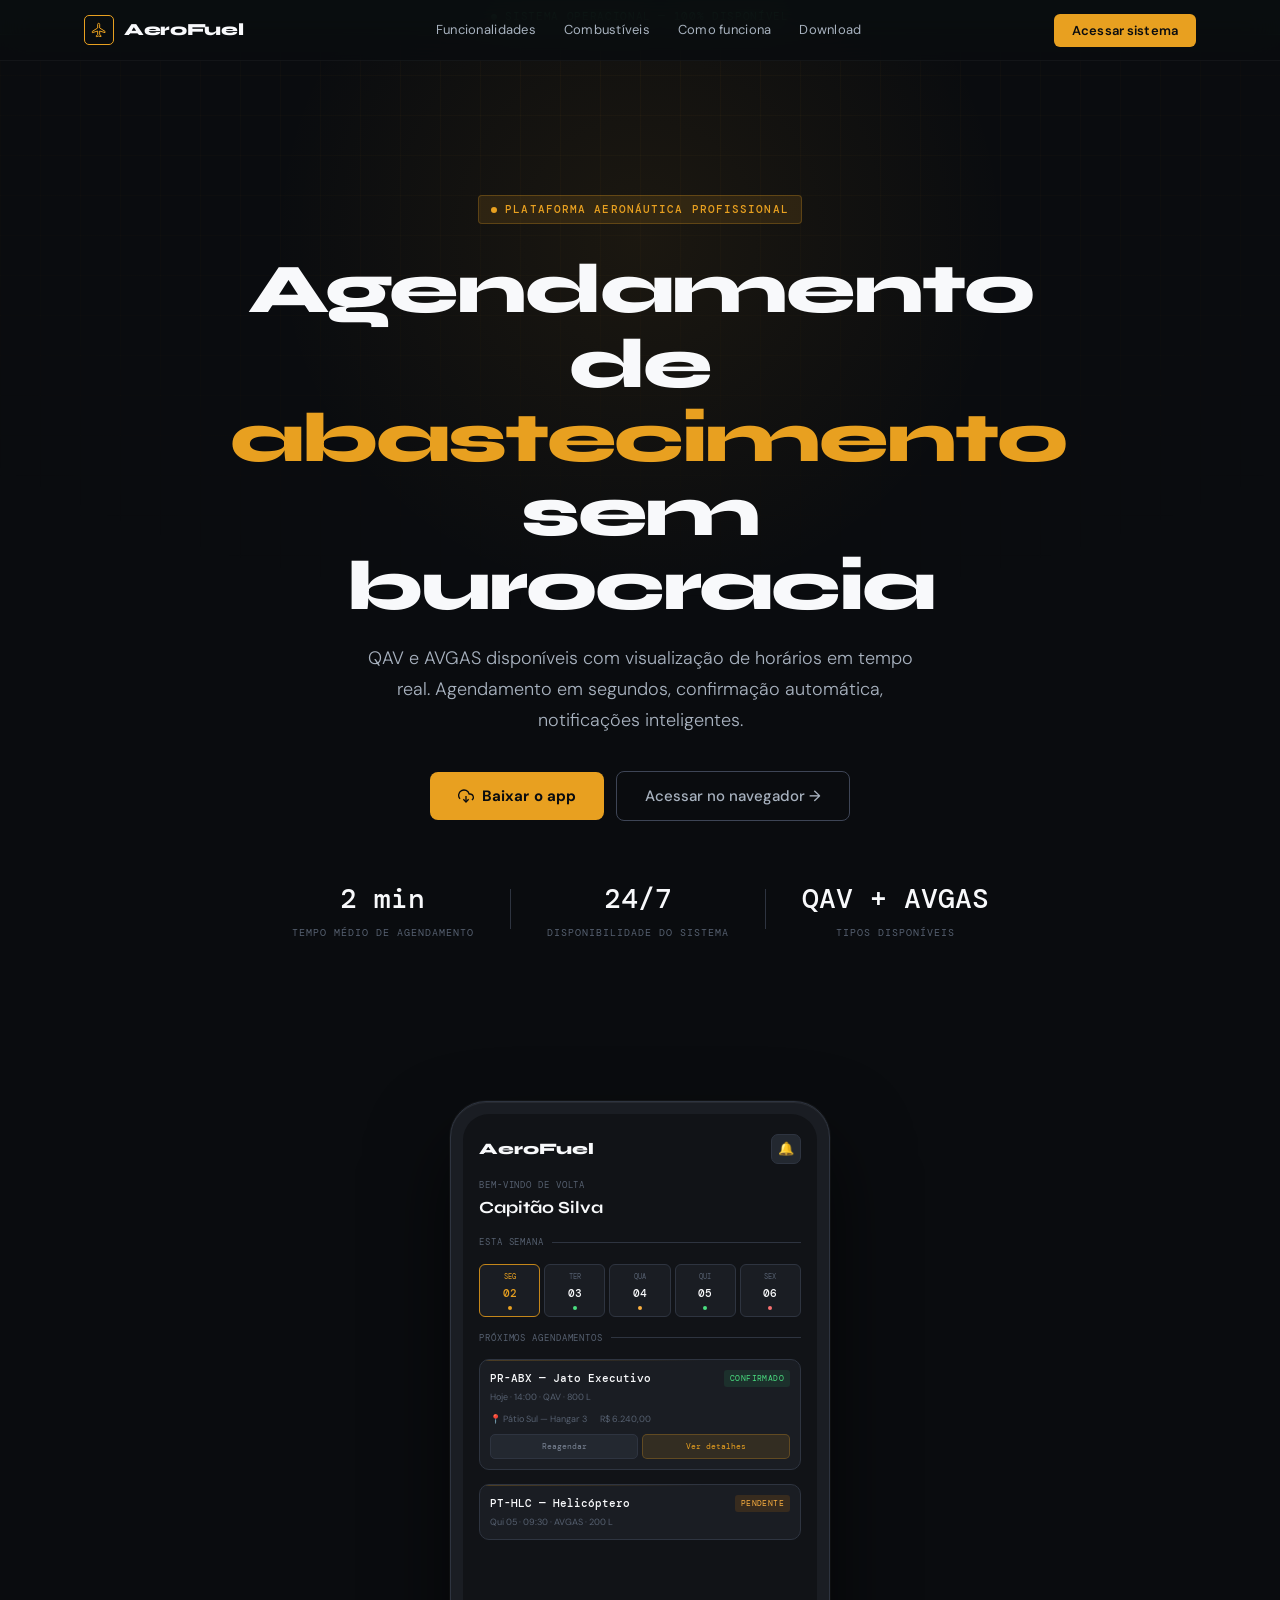
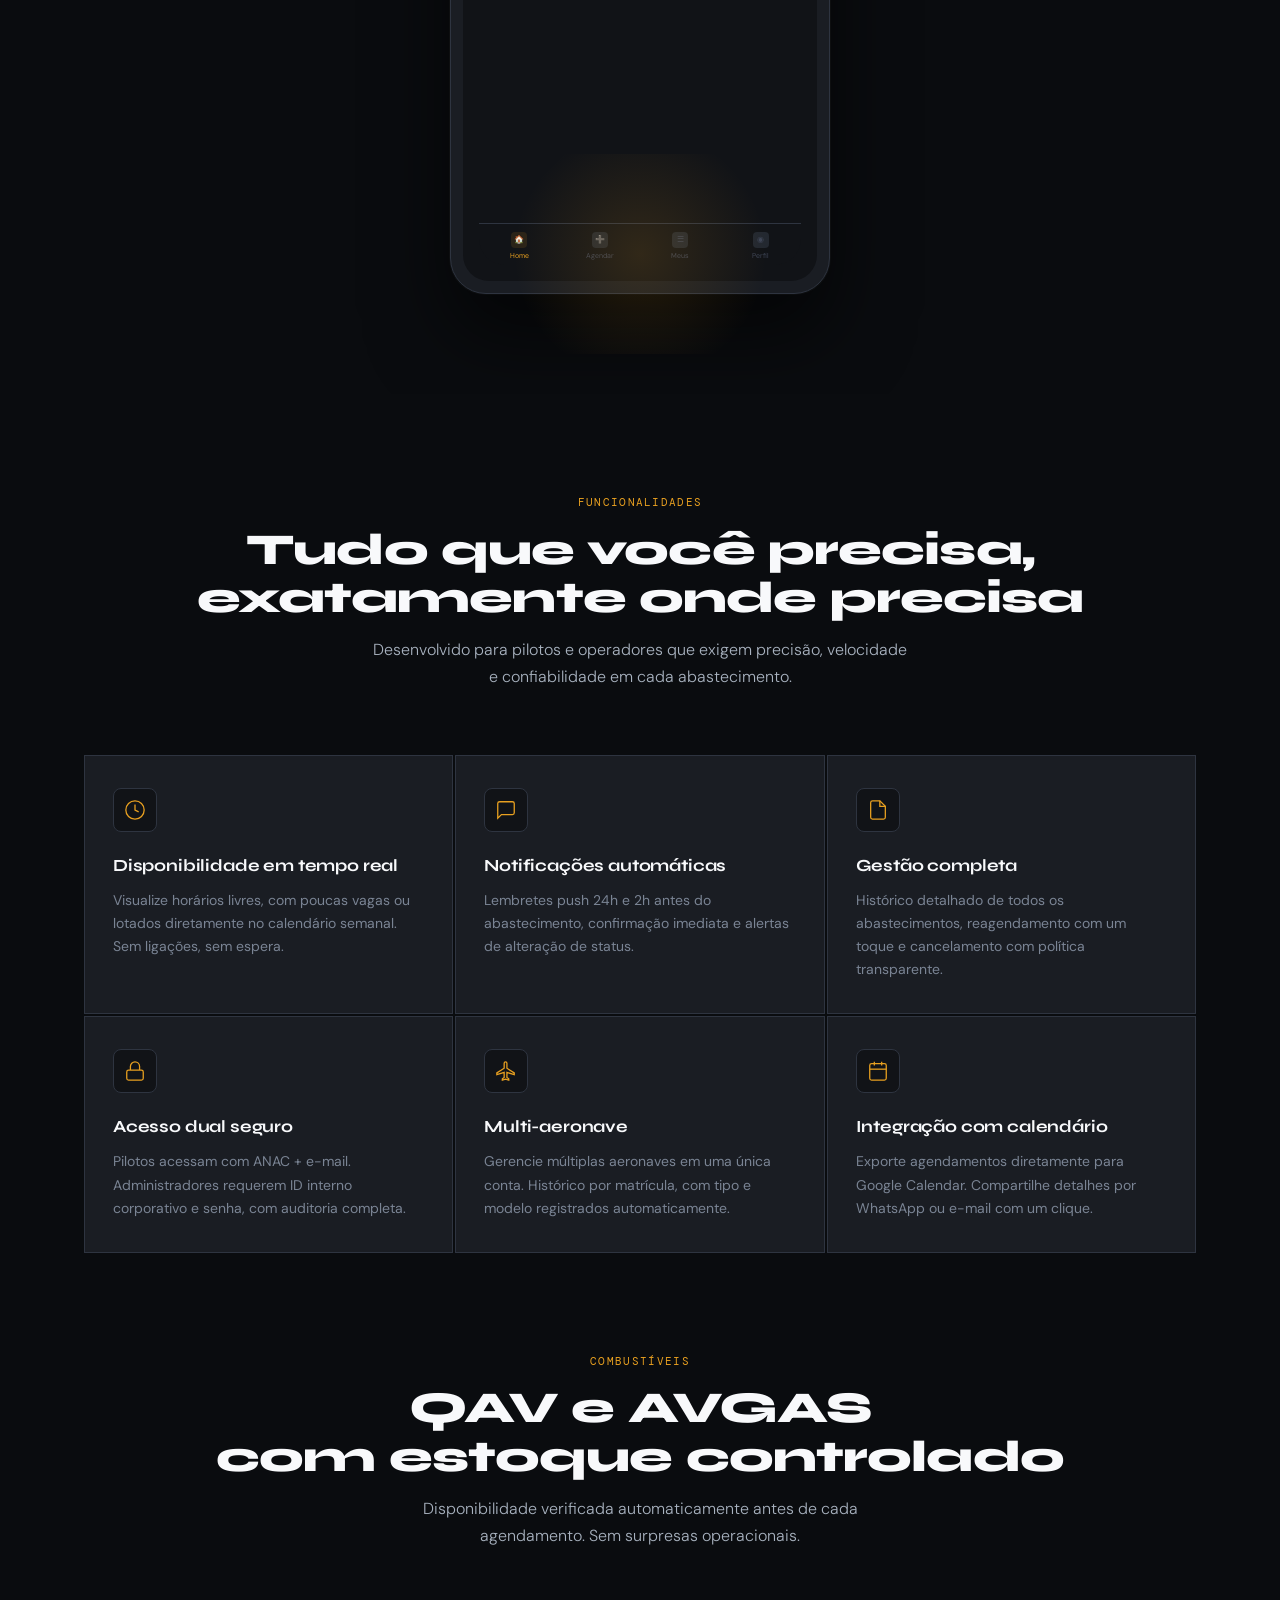
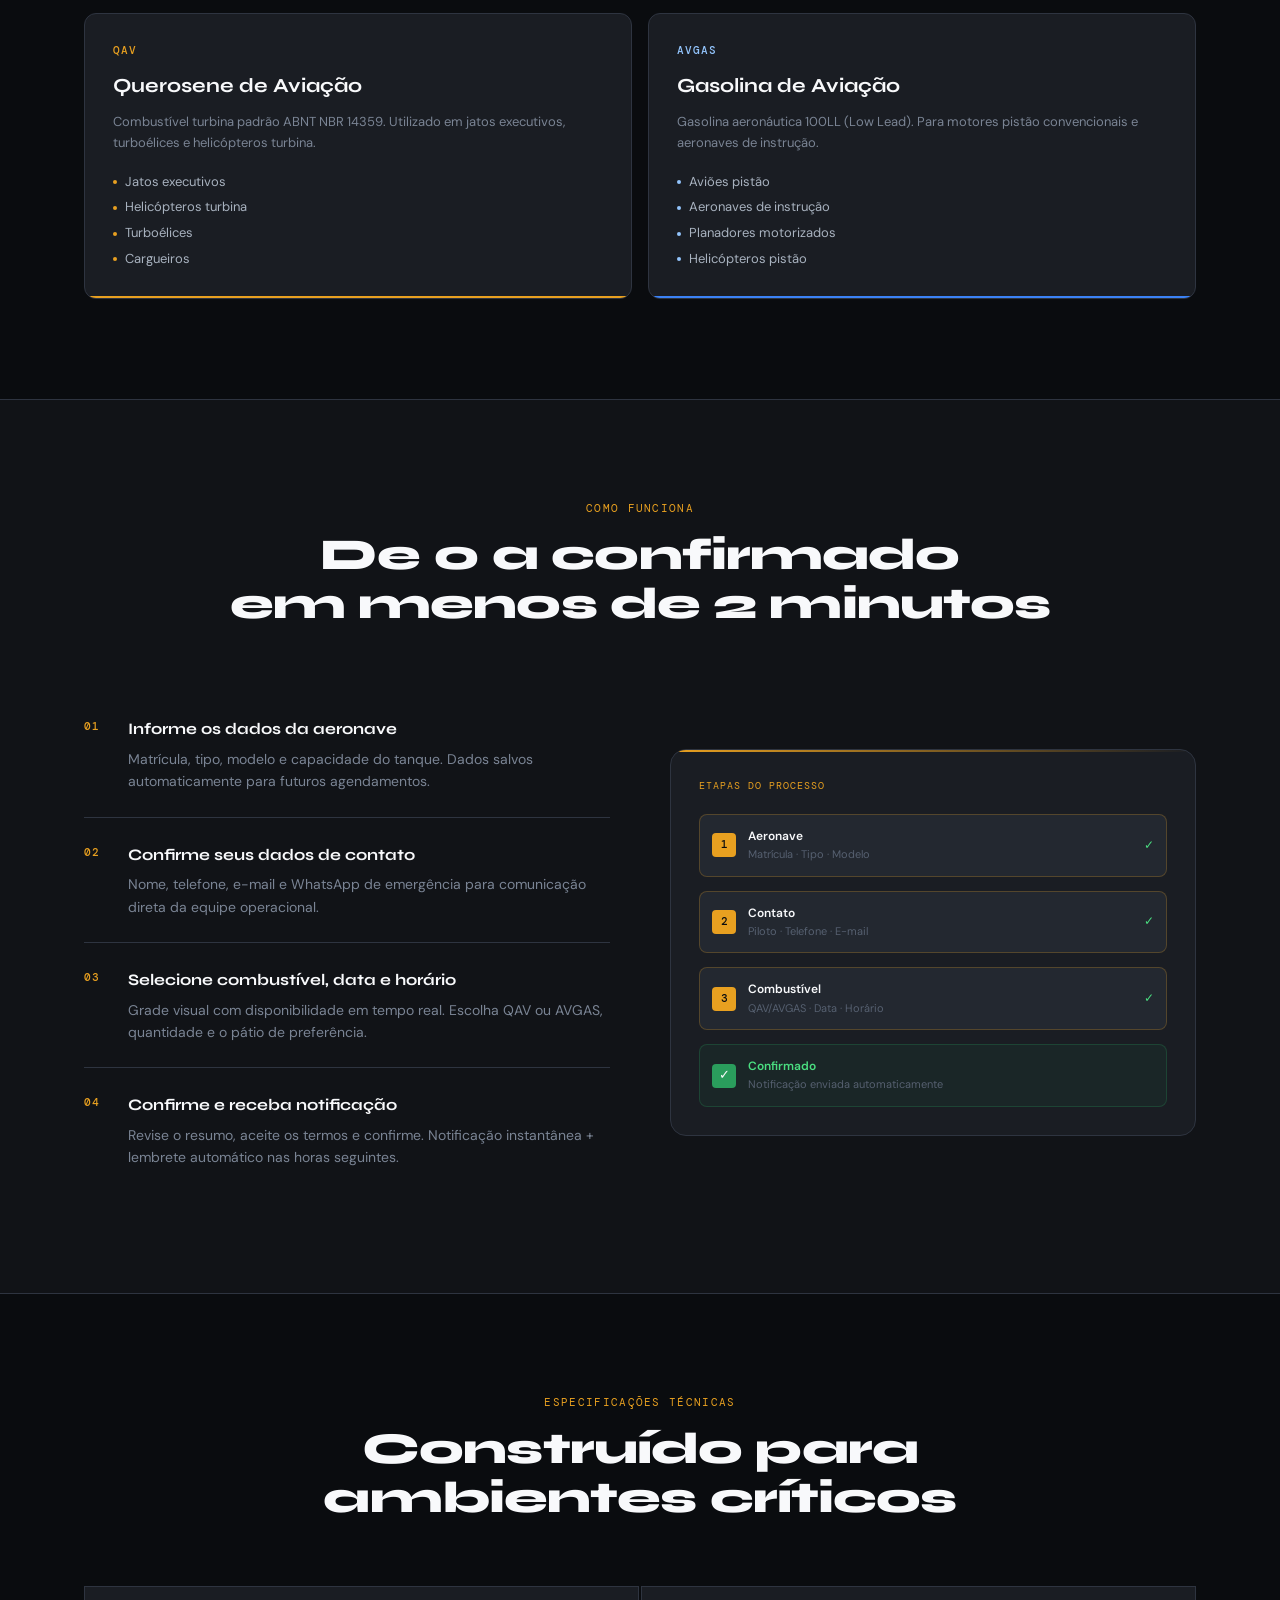
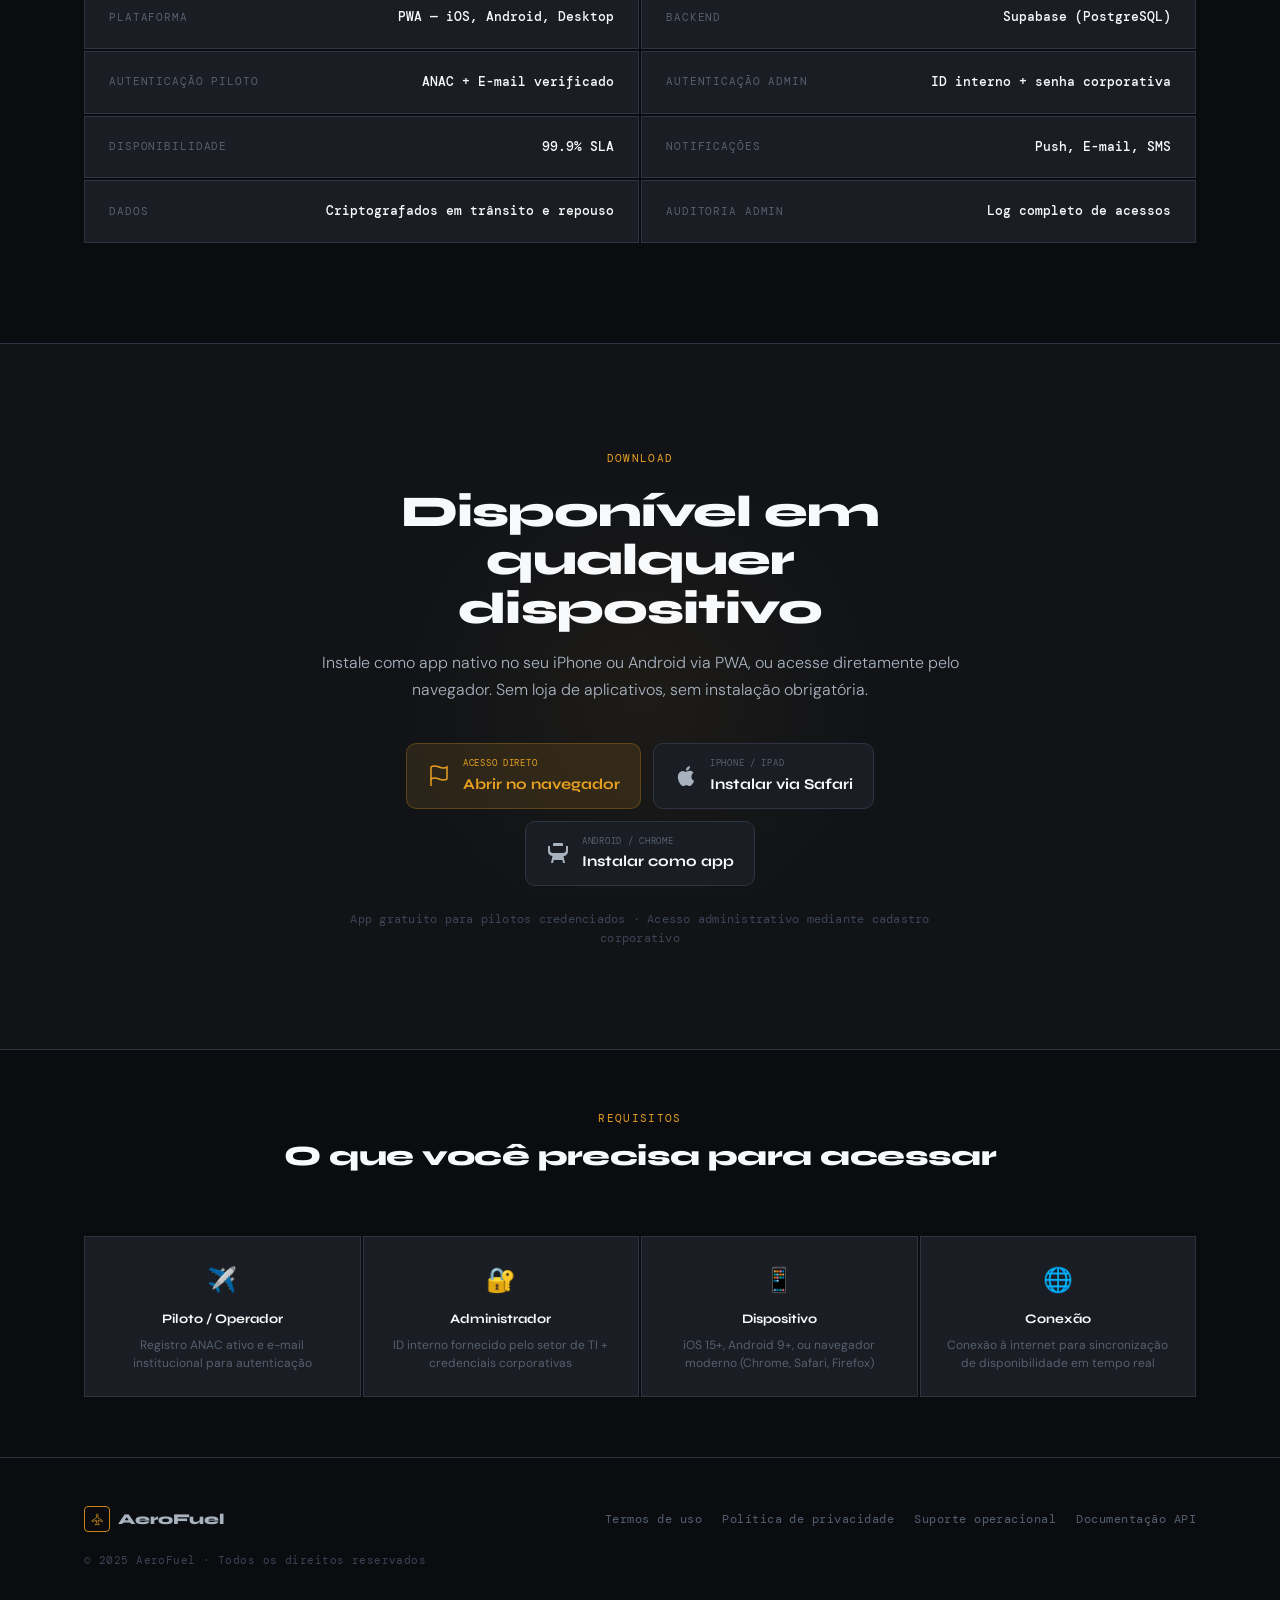
==== commit 1f7d971c: "second" ====
--- a/index.html
+++ b/index.html
@@ -2,1333 +2,667 @@
 <html lang="pt-BR">
 <head>
   <meta charset="UTF-8"/>
-  <meta name="viewport" content="width=device-width,initial-scale=1,viewport-fit=cover,user-scalable=no"/>
-  <meta name="apple-mobile-web-app-capable" content="yes"/>
-  <meta name="apple-mobile-web-app-status-bar-style" content="black-translucent"/>
-  <meta name="apple-mobile-web-app-title" content="AeroFuel"/>
-  <meta name="mobile-web-app-capable" content="yes"/>
+  <meta name="viewport" content="width=device-width,initial-scale=1"/>
+  <meta name="description" content="AeroFuel — Plataforma profissional de agendamento de abastecimento aeronáutico. QAV e AVGAS com disponibilidade em tempo real."/>
   <meta name="theme-color" content="#0A0C0F"/>
-  <link rel="manifest" href="manifest.json"/>
-  <link rel="apple-touch-icon" href="icons/icon-192.png"/>
-  <title>AeroFuel — Sistema de Abastecimento</title>
+  <title>AeroFuel — Sistema de Abastecimento Aeronáutico</title>
   <link rel="preconnect" href="https://fonts.googleapis.com"/>
   <link rel="preconnect" href="https://fonts.gstatic.com" crossorigin/>
-  <link href="https://fonts.googleapis.com/css2?family=Syne:wght@400;600;700;800&family=DM+Mono:ital,wght@0,400;0,500;1,400&family=DM+Sans:wght@300;400;500;600&display=swap" rel="stylesheet"/>
+  <link href="https://fonts.googleapis.com/css2?family=Syne:wght@400;600;700;800&family=DM+Mono:wght@400;500&family=DM+Sans:wght@300;400;500;600&display=swap" rel="stylesheet"/>
   <style>
-    /* ══════════════════════════════════════════════════════
-       AEROFUEL — DESIGN SYSTEM (inline, completo)
-    ══════════════════════════════════════════════════════ */
-    *,*::before,*::after{box-sizing:border-box;margin:0;padding:0;-webkit-tap-highlight-color:transparent}
+    *,*::before,*::after{box-sizing:border-box;margin:0;padding:0}
     :root{
       --ink:#0A0C0F;--ink-90:#111317;--ink-80:#1A1D23;--ink-70:#232830;--ink-60:#2E3440;
-      --steel-40:#3E4556;--steel-30:#566070;--steel-20:#7A8494;--steel-10:#A8B2BF;--steel-05:#D4D9E0;
+      --steel-40:#3E4556;--steel-30:#566070;--steel-20:#7A8494;--steel-10:#A8B2BF;
       --fog:#EDEEF0;--white:#F8F9FB;
-      --amber:#E8A020;--amber-dim:#C4861A;--amber-glow:rgba(232,160,32,.14);--amber-line:rgba(232,160,32,.3);
-      --ok:#2A9D5C;--ok-bg:rgba(42,157,92,.12);--warn:#D97706;--warn-bg:rgba(217,119,6,.12);
-      --err:#DC3545;--err-bg:rgba(220,53,69,.12);--info:#3B82F6;--info-bg:rgba(59,130,246,.12);
-      --safe-top:env(safe-area-inset-top,0px);--safe-bottom:env(safe-area-inset-bottom,0px);
-      --r:8px;--rlg:14px;--rsm:4px;
+      --amber:#E8A020;--amber-dim:#C4861A;--amber-glow:rgba(232,160,32,.12);--amber-line:rgba(232,160,32,.25);
+      --ok:#2A9D5C;--err:#DC3545;
       --fh:'Syne',sans-serif;--fd:'DM Mono',monospace;--fb:'DM Sans',sans-serif;
+      --max:1160px;
     }
-    html,body{height:100%;overflow:hidden;background:var(--ink);color:var(--white);font-family:var(--fb);font-size:15px;line-height:1.5;-webkit-font-smoothing:antialiased}
-    #app{display:flex;flex-direction:column;height:100dvh;max-width:430px;margin:0 auto;background:var(--ink);position:relative;overflow:hidden}
-    .screen{display:none;flex-direction:column;flex:1;overflow:hidden}
-    .screen.active{display:flex}
-    .scroll{flex:1;overflow-y:auto;-webkit-overflow-scrolling:touch}
-    .scroll::-webkit-scrollbar{display:none}
-    .pad{padding:14px 16px 24px}
-
-    /* ── Topbar ── */
-    .topbar{background:var(--ink-90);border-bottom:1px solid var(--ink-60);padding:calc(var(--safe-top) + 12px) 16px 14px;display:flex;align-items:center;gap:12px;flex-shrink:0;position:relative}
-    .topbar::after{content:'';position:absolute;bottom:0;left:0;right:0;height:1px;background:linear-gradient(90deg,var(--amber-line),transparent 60%)}
-    .tb-title{font-family:var(--fh);font-size:17px;font-weight:700;color:var(--white);flex:1;letter-spacing:-.01em}
-    .tb-sub{font-family:var(--fd);font-size:10px;color:var(--steel-20);margin-top:1px;letter-spacing:.04em;text-transform:uppercase}
-    .tb-back{width:34px;height:34px;border-radius:var(--r);background:var(--ink-70);border:1px solid var(--ink-60);color:var(--steel-10);font-size:16px;display:flex;align-items:center;justify-content:center;cursor:pointer;flex-shrink:0}
-    .tb-btn{background:var(--amber-glow);border:1px solid var(--amber-line);color:var(--amber);border-radius:var(--rsm);padding:6px 12px;font-family:var(--fd);font-size:10px;font-weight:500;cursor:pointer;letter-spacing:.06em}
-
-    /* ── Tab bar ── */
-    .tabbar{display:flex;background:var(--ink-90);border-top:1px solid var(--ink-60);padding-bottom:var(--safe-bottom);flex-shrink:0}
-    .tab{flex:1;display:flex;flex-direction:column;align-items:center;padding:9px 4px 10px;gap:3px;border:none;background:none;color:var(--steel-40);font-size:10px;font-family:var(--fb);cursor:pointer;letter-spacing:.02em;transition:color .15s}
-    .tab.active{color:var(--amber)}
-    .tab svg{width:20px;height:20px;stroke-width:1.6;stroke:currentColor;fill:none}
-
-    /* ── Buttons ── */
-    .btn{display:flex;align-items:center;justify-content:center;gap:8px;border:none;border-radius:var(--r);font-family:var(--fb);font-size:14px;font-weight:600;cursor:pointer;transition:all .15s;padding:13px 20px;width:100%;letter-spacing:.01em}
-    .btn:active{transform:scale(.98)}
-    .btn:disabled{opacity:.4;cursor:not-allowed;transform:none}
-    .btn-amber{background:var(--amber);color:var(--ink)}
-    .btn-ghost{background:var(--ink-70);color:var(--steel-10);border:1px solid var(--ink-60)}
-    .btn-outline{background:transparent;color:var(--amber);border:1px solid var(--amber-line)}
-    .btn-danger{background:var(--err-bg);color:#F87171;border:1px solid rgba(220,53,69,.25)}
-    .btn-sm{font-size:13px;padding:9px 14px;border-radius:var(--rsm)}
-    .btn-row{display:flex;gap:8px}
-    .btn-row .btn{flex:1}
-
-    /* ── Cards ── */
-    .card{background:var(--ink-80);border:1px solid var(--ink-60);border-radius:var(--rlg);padding:16px;margin-bottom:10px;position:relative;overflow:hidden}
-    .card::before{content:'';position:absolute;top:0;left:0;right:0;height:1px;background:linear-gradient(90deg,var(--amber-line) 0%,transparent 70%)}
-    .card-row{display:flex;align-items:flex-start;justify-content:space-between;gap:8px}
-    .card-title{font-family:var(--fd);font-size:13px;font-weight:500;color:var(--white);letter-spacing:.02em}
-    .card-sub{font-size:12px;color:var(--steel-20);margin-top:3px;line-height:1.4}
-    .divider{height:1px;background:var(--ink-60);margin:12px 0}
-
-    /* ── Badges ── */
-    .badge{display:inline-flex;align-items:center;gap:4px;font-family:var(--fd);font-size:10px;font-weight:500;padding:3px 7px;border-radius:var(--rsm);text-transform:uppercase;letter-spacing:.06em;white-space:nowrap}
-    .badge::before{content:'';width:5px;height:5px;border-radius:50%;flex-shrink:0}
-    .badge-ok{background:var(--ok-bg);color:#4ADE80}.badge-ok::before{background:#4ADE80}
-    .badge-warn{background:var(--warn-bg);color:#FBB040}.badge-warn::before{background:#FBB040}
-    .badge-err{background:var(--err-bg);color:#F87171}.badge-err::before{background:#F87171}
-    .badge-info{background:var(--info-bg);color:#93C5FD}.badge-info::before{background:#93C5FD}
-    .badge-mute{background:var(--ink-70);color:var(--steel-20)}.badge-mute::before{background:var(--steel-30)}
-
-    /* ── Forms ── */
-    .fg{margin-bottom:14px}
-    .fl{display:block;font-family:var(--fd);font-size:10px;font-weight:500;color:var(--steel-20);margin-bottom:6px;text-transform:uppercase;letter-spacing:.08em}
-    .fi,.fsel,.fta{width:100%;padding:12px 14px;font-size:14px;font-family:var(--fb);background:var(--ink-80);border:1px solid var(--ink-60);border-radius:var(--r);color:var(--white);outline:none;-webkit-appearance:none;appearance:none;transition:border-color .2s,box-shadow .2s}
-    .fi::placeholder,.fta::placeholder{color:var(--steel-40)}
-    .fi:focus,.fsel:focus,.fta:focus{border-color:var(--amber-dim);box-shadow:0 0 0 3px var(--amber-glow)}
-    .fi.err,.fsel.err{border-color:var(--err)}
-    .fsel option{background:var(--ink-80);color:var(--white)}
-    .fta{resize:none;height:80px}
-    .frow{display:grid;grid-template-columns:1fr 1fr;gap:10px}
-    .ferr{font-size:11px;color:#F87171;margin-top:4px;display:none}
-    .ferr.show{display:block}
-    .fhint{font-size:11px;color:var(--steel-30);margin-top:4px}
-
-    /* ── Section label ── */
-    .slabel{font-family:var(--fd);font-size:10px;font-weight:500;color:var(--steel-30);letter-spacing:.1em;text-transform:uppercase;margin:20px 0 10px;display:flex;align-items:center;gap:10px}
-    .slabel::after{content:'';flex:1;height:1px;background:var(--ink-60)}
-    .slabel:first-child{margin-top:4px}
-
-    /* ── Empty ── */
-    .empty{display:flex;flex-direction:column;align-items:center;justify-content:center;padding:60px 24px;text-align:center;gap:8px}
-    .empty svg{width:48px;height:48px;opacity:.2;margin-bottom:4px;stroke:var(--steel-10);fill:none;stroke-width:1.2}
-    .empty-title{font-family:var(--fh);font-size:15px;color:var(--steel-20)}
-    .empty-sub{font-size:13px;color:var(--steel-30)}
-
-    /* ── Modal ── */
-    .modal-bg{display:none;position:fixed;inset:0;background:rgba(0,0,0,.75);z-index:80;align-items:flex-end;justify-content:center}
-    .modal-bg.show{display:flex}
-    .sheet{background:var(--ink-80);border:1px solid var(--ink-60);border-radius:var(--rlg) var(--rlg) 0 0;padding:20px 16px;padding-bottom:calc(20px + var(--safe-bottom));width:100%;max-width:430px;position:relative}
-    .sheet-handle{width:36px;height:3px;background:var(--ink-60);border-radius:2px;margin:0 auto 18px}
-    .sheet-title{font-family:var(--fh);font-size:17px;font-weight:700;margin-bottom:14px}
-
-    /* ── Overlay ── */
-    .overlay{display:none;position:fixed;inset:0;background:rgba(0,0,0,.85);z-index:100;align-items:center;justify-content:center;padding:24px}
-    .overlay.show{display:flex}
-    .ovcard{background:var(--ink-80);border:1px solid var(--ink-60);border-radius:var(--rlg);padding:32px 24px;text-align:center;max-width:320px;width:100%;position:relative}
-    .ovcard::before{content:'';position:absolute;top:0;left:0;right:0;height:2px;background:linear-gradient(90deg,var(--amber),transparent);border-radius:var(--rlg) var(--rlg) 0 0}
-    .ov-icon{font-size:48px;margin-bottom:14px}
-    .ov-title{font-family:var(--fh);font-size:20px;font-weight:700;color:var(--white);margin-bottom:8px}
-    .ov-sub{font-size:13px;color:var(--steel-20);margin-bottom:22px;line-height:1.6}
-
-    /* ── Splash ── */
-    #screen-splash{background:var(--ink);align-items:center;justify-content:center;gap:0}
-    .sp-mark{width:64px;height:64px;border:1.5px solid var(--amber);border-radius:var(--r);display:flex;align-items:center;justify-content:center;margin-bottom:24px;animation:mIn .55s ease both}
-    .sp-mark svg{width:34px;height:34px;stroke:var(--amber);fill:none;stroke-width:1.4}
-    @keyframes mIn{from{opacity:0;transform:scale(.7)}to{opacity:1;transform:scale(1)}}
-    .sp-name{font-family:var(--fh);font-size:28px;font-weight:800;color:var(--white);letter-spacing:-.02em;animation:fUp .5s .2s ease both}
-    .sp-tag{font-family:var(--fd);font-size:10px;color:var(--steel-30);letter-spacing:.14em;text-transform:uppercase;margin-top:5px;animation:fUp .5s .35s ease both}
-    .sp-bar{width:120px;height:2px;background:var(--ink-60);border-radius:1px;margin-top:44px;overflow:hidden;animation:fUp .4s .5s ease both}
-    .sp-fill{height:100%;background:var(--amber);border-radius:1px;animation:lBar 1.5s .6s ease forwards;width:0}
-    @keyframes lBar{to{width:100%}}
-    @keyframes fUp{from{opacity:0;transform:translateY(10px)}to{opacity:1;transform:none}}
-
-    /* ── Login Select ── */
-    #screen-login-select{background:var(--ink);justify-content:flex-end}
-    .ls-hero{flex:1;display:flex;flex-direction:column;align-items:center;justify-content:center;padding:40px 24px;gap:0}
-    .ls-mark{width:72px;height:72px;border:1.5px solid var(--amber);border-radius:var(--rlg);display:flex;align-items:center;justify-content:center;margin-bottom:20px}
-    .ls-mark svg{width:38px;height:38px;stroke:var(--amber);fill:none;stroke-width:1.3}
-    .ls-brand{font-family:var(--fh);font-size:30px;font-weight:800;color:var(--white);letter-spacing:-.02em}
-    .ls-tagline{font-family:var(--fd);font-size:10px;color:var(--steel-30);letter-spacing:.12em;text-transform:uppercase;margin-top:6px}
-    .ls-card{background:var(--ink-90);border:1px solid var(--ink-60);border-radius:var(--rlg) var(--rlg) 0 0;padding:28px 20px;padding-bottom:calc(28px + var(--safe-bottom))}
-    .ls-card-title{font-family:var(--fh);font-size:18px;font-weight:700;margin-bottom:6px}
-    .ls-card-sub{font-size:13px;color:var(--steel-20);margin-bottom:22px;line-height:1.5}
-    .ls-option{display:flex;align-items:center;gap:14px;background:var(--ink-80);border:1px solid var(--ink-60);border-radius:var(--r);padding:16px;margin-bottom:10px;cursor:pointer;transition:border-color .15s}
-    .ls-option:active{border-color:var(--amber-dim)}
-    .ls-opt-icon{width:44px;height:44px;border-radius:var(--r);display:flex;align-items:center;justify-content:center;flex-shrink:0}
-    .ls-opt-icon svg{width:22px;height:22px;stroke-width:1.4;fill:none}
-    .ls-option-pilot .ls-opt-icon{background:var(--amber-glow);border:1px solid var(--amber-line)}
-    .ls-option-pilot .ls-opt-icon svg{stroke:var(--amber)}
-    .ls-option-admin .ls-opt-icon{background:var(--info-bg);border:1px solid rgba(59,130,246,.2)}
-    .ls-option-admin .ls-opt-icon svg{stroke:#93C5FD}
-    .ls-opt-title{font-family:var(--fh);font-size:15px;font-weight:700}
-    .ls-opt-sub{font-size:12px;color:var(--steel-20);margin-top:2px}
-    .ls-opt-arrow{margin-left:auto;color:var(--steel-30);font-size:18px}
-
-    /* ── Login Pilot ── */
-    #screen-login-pilot{background:var(--ink)}
-    .lp-header{background:var(--ink-90);border-bottom:1px solid var(--ink-60);padding:calc(var(--safe-top) + 12px) 16px 14px;display:flex;align-items:center;gap:12px;flex-shrink:0}
-    .lp-header-title{font-family:var(--fh);font-size:17px;font-weight:700;color:var(--white);flex:1}
-    .lp-scroll{flex:1;overflow-y:auto;-webkit-overflow-scrolling:touch}
-    .lp-pad{padding:20px 16px 32px}
-    .lp-intro{font-size:13px;color:var(--steel-20);margin-bottom:22px;line-height:1.6}
-    .lp-intro strong{color:var(--steel-10)}
-
-    /* ── Login Admin ── */
-    #screen-login-admin{background:var(--ink)}
-    .la-badge{display:inline-flex;align-items:center;gap:6px;background:var(--info-bg);border:1px solid rgba(59,130,246,.2);color:#93C5FD;border-radius:var(--rsm);padding:5px 10px;font-family:var(--fd);font-size:10px;font-weight:500;letter-spacing:.06em;text-transform:uppercase;margin-bottom:18px}
-    .la-alert{background:var(--warn-bg);border:1px solid rgba(217,119,6,.2);border-radius:var(--r);padding:12px 14px;font-size:12px;color:#FBB040;line-height:1.5;margin-bottom:18px}
-
-    /* ── Step bar ── */
-    .stepbar{display:flex;gap:4px;margin-bottom:8px}
-    .seg{flex:1;height:2px;border-radius:1px;background:var(--ink-60);transition:background .3s}
-    .seg.done{background:var(--amber)}
-
-    /* ── Inner tabs ── */
-    .itabs{display:flex;border-bottom:1px solid var(--ink-60);background:var(--ink-90);flex-shrink:0}
-    .itab{flex:1;padding:12px 4px;font-size:12px;font-weight:500;font-family:var(--fb);text-align:center;border:none;background:none;color:var(--steel-30);cursor:pointer;border-bottom:2px solid transparent;margin-bottom:-1px;transition:all .2s;letter-spacing:.02em}
-    .itab.active{color:var(--amber);border-bottom-color:var(--amber)}
-
-    /* ── Slot grid ── */
-    .slotgrid{display:grid;grid-template-columns:repeat(4,1fr);gap:6px;margin-top:8px}
-    .slot{padding:9px 4px;border-radius:var(--rsm);font-family:var(--fd);font-size:11px;font-weight:500;text-align:center;border:1px solid var(--ink-60);cursor:pointer;background:var(--ink-80);color:var(--steel-20);transition:all .12s}
-    .slot.av{border-color:rgba(42,157,92,.4);color:#4ADE80;background:rgba(42,157,92,.08)}
-    .slot.few{border-color:rgba(217,119,6,.4);color:#FBB040;background:rgba(217,119,6,.08)}
-    .slot.full{border-color:var(--ink-60);color:var(--steel-40);background:var(--ink-90);text-decoration:line-through;cursor:not-allowed}
-    .slot.sel{border-color:var(--amber);background:var(--amber-glow);color:var(--amber)}
-
-    /* ── Qty slider ── */
-    .qtyrow{display:flex;align-items:center;gap:10px}
-    input[type=range]{width:100%;accent-color:var(--amber);height:3px;flex:1;cursor:pointer}
-    .qtydsp{background:var(--amber-glow);border:1px solid var(--amber-line);color:var(--amber);border-radius:var(--rsm);padding:6px 10px;font-family:var(--fd);font-size:12px;white-space:nowrap;flex-shrink:0}
-
-    /* ── Summary ── */
-    .sumbox{background:var(--ink-90);border:1px solid var(--ink-60);border-radius:var(--rlg);padding:16px;margin-bottom:12px}
-    .sumbox-hd{font-family:var(--fd);font-size:10px;font-weight:500;color:var(--amber);text-transform:uppercase;letter-spacing:.1em;margin-bottom:14px}
-    .sumrow{display:flex;justify-content:space-between;margin-bottom:8px}
-    .sumkey{font-size:12px;color:var(--steel-20)}
-    .sumval{font-size:12px;font-weight:600;color:var(--white);text-align:right;max-width:60%}
-    .sumtotal{display:flex;justify-content:space-between;align-items:center;border-top:1px solid var(--ink-60);padding-top:12px;margin-top:8px}
-    .sumtotal-lbl{font-family:var(--fh);font-size:14px;font-weight:600}
-    .sumtotal-val{font-family:var(--fd);font-size:22px;color:var(--amber)}
-
-    /* ── Checkbox ── */
-    .chkrow{display:flex;align-items:center;gap:10px;margin-bottom:14px}
-    .chkrow input[type=checkbox]{width:16px;height:16px;accent-color:var(--amber);flex-shrink:0;cursor:pointer}
-    .chkrow label{font-size:13px;color:var(--steel-10);cursor:pointer}
-    .chkrow a{color:var(--amber);text-decoration:none}
-
-    /* ── Week strip ── */
-    .weekstrip{display:flex;gap:5px;margin-bottom:10px}
-    .daycell{flex:1;display:flex;flex-direction:column;align-items:center;padding:8px 4px;border-radius:var(--r);background:var(--ink-80);border:1px solid var(--ink-60);cursor:pointer;gap:4px;min-width:0}
-    .daycell.today{background:var(--ink-70);border-color:var(--amber-dim)}
-    .daynum{font-family:var(--fd);font-size:14px;font-weight:500;color:var(--white)}
-    .dayname{font-family:var(--fd);font-size:9px;color:var(--steel-30);text-transform:uppercase}
-    .daycell.today .daynum,.daycell.today .dayname{color:var(--amber)}
-    .dot{width:5px;height:5px;border-radius:50%}
-
-    /* ── Legend ── */
-    .legend{display:flex;gap:14px;flex-wrap:wrap;margin-bottom:14px}
-    .leg{display:flex;align-items:center;gap:5px;font-family:var(--fd);font-size:10px;color:var(--steel-30)}
-
-    /* ── Profile ── */
-    .profhead{display:flex;align-items:center;gap:14px;background:var(--ink-80);border:1px solid var(--ink-60);border-radius:var(--rlg);padding:16px;margin-bottom:10px;position:relative;overflow:hidden}
-    .profhead::before{content:'';position:absolute;top:0;left:0;right:0;height:1px;background:linear-gradient(90deg,var(--amber-line),transparent 70%)}
-    .avatar{width:52px;height:52px;border-radius:var(--r);background:var(--amber-glow);border:1px solid var(--amber-line);display:flex;align-items:center;justify-content:center;font-family:var(--fd);font-size:16px;font-weight:500;color:var(--amber);flex-shrink:0}
-    .prof-name{font-family:var(--fh);font-size:16px;font-weight:700}
-    .prof-sub{font-family:var(--fd);font-size:11px;color:var(--steel-20);margin-top:2px;letter-spacing:.04em}
-
-    /* ── Admin stat grid ── */
-    .statgrid{display:grid;grid-template-columns:1fr 1fr;gap:8px;margin-bottom:10px}
-    .statcard{background:var(--ink-80);border:1px solid var(--ink-60);border-radius:var(--rlg);padding:14px;position:relative;overflow:hidden}
-    .statcard::after{content:'';position:absolute;bottom:0;left:0;right:0;height:2px}
-    .statcard-amber::after{background:var(--amber)}
-    .statcard-ok::after{background:var(--ok)}
-    .statcard-err::after{background:var(--err)}
-    .statcard-info::after{background:var(--info)}
-    .stat-val{font-family:var(--fd);font-size:28px;font-weight:500;color:var(--white);margin-bottom:2px}
-    .stat-lbl{font-family:var(--fd);font-size:10px;color:var(--steel-30);text-transform:uppercase;letter-spacing:.08em}
-
-    /* ── Admin list item ── */
-    .alist-item{display:flex;align-items:center;gap:12px;padding:12px 0;border-bottom:1px solid var(--ink-60)}
-    .alist-item:last-child{border-bottom:none}
-    .alist-dot{width:8px;height:8px;border-radius:50%;flex-shrink:0;margin-top:2px}
-    .alist-main{flex:1;min-width:0}
-    .alist-title{font-family:var(--fd);font-size:12px;font-weight:500;color:var(--white);letter-spacing:.02em}
-    .alist-sub{font-size:11px;color:var(--steel-30);margin-top:2px}
-
-    /* ── Notification dot on tab ── */
-    .tab-rel{position:relative;display:inline-block}
-    .tab-dot{position:absolute;top:-2px;right:-4px;width:7px;height:7px;background:var(--err);border-radius:50%;border:1.5px solid var(--ink-90)}
-
-    /* ── Alert ── */
-    .alert{padding:10px 14px;border-radius:var(--r);font-size:13px;line-height:1.4;margin-bottom:12px}
-    .alert-warn{background:var(--warn-bg);color:#FBB040;border:1px solid rgba(217,119,6,.2)}
-    .alert-ok{background:var(--ok-bg);color:#4ADE80;border:1px solid rgba(42,157,92,.2)}
-
-    /* ── Toast ── */
-    #toast{position:fixed;bottom:calc(80px + var(--safe-bottom));left:16px;right:16px;max-width:398px;margin:0 auto;background:var(--ink-60);border:1px solid var(--steel-40);border-radius:var(--r);padding:12px 16px;font-size:13px;color:var(--white);z-index:200;opacity:0;transform:translateY(8px);transition:all .25s;pointer-events:none}
-    #toast.show{opacity:1;transform:none}
-
-    /* ── Toggle switch ── */
-    .toggle-row{display:flex;justify-content:space-between;align-items:center;margin-bottom:14px}
-    .toggle-info .toggle-title{font-size:14px;font-weight:500}
-    .toggle-info .toggle-sub{font-size:12px;color:var(--steel-20);margin-top:2px}
-    .toggle{position:relative;display:inline-block;width:44px;height:24px;flex-shrink:0}
-    .toggle input{opacity:0;width:0;height:0;position:absolute}
-    .toggle-slider{position:absolute;inset:0;background:var(--ink-60);border-radius:24px;cursor:pointer;transition:.3s}
-    .toggle-slider::before{content:'';position:absolute;width:18px;height:18px;left:3px;bottom:3px;background:var(--steel-20);border-radius:50%;transition:.3s}
-    .toggle input:checked + .toggle-slider{background:var(--amber-glow);border:1px solid var(--amber-dim)}
-    .toggle input:checked + .toggle-slider::before{transform:translateX(20px);background:var(--amber)}
-
-    /* ── Home greeting ── */
-    .home-header{background:var(--ink-90);padding:calc(var(--safe-top) + 14px) 16px 16px;display:flex;align-items:center;justify-content:space-between;gap:10px;flex-shrink:0;border-bottom:1px solid var(--ink-60);position:relative}
-    .home-header::after{content:'';position:absolute;bottom:0;left:0;right:0;height:1px;background:linear-gradient(90deg,var(--amber-line),transparent 60%)}
-    .home-greet{font-family:var(--fd);font-size:10px;color:var(--steel-30);text-transform:uppercase;letter-spacing:.1em}
-    .home-user{font-family:var(--fh);font-size:20px;font-weight:700;color:var(--white);margin-top:2px}
-    .home-notif-btn{width:36px;height:36px;border-radius:var(--r);background:var(--ink-70);border:1px solid var(--ink-60);display:flex;align-items:center;justify-content:center;cursor:pointer;position:relative}
-    .home-notif-btn svg{width:18px;height:18px;stroke:var(--steel-10);fill:none;stroke-width:1.6}
-    .notif-badge-dot{position:absolute;top:-2px;right:-2px;width:8px;height:8px;background:var(--err);border-radius:50%;border:2px solid var(--ink-90)}
-
-    /* ── Notif item ── */
-    .notif-item{display:flex;gap:12px;align-items:flex-start;padding:14px 0;border-bottom:1px solid var(--ink-60)}
-    .notif-item.unread .notif-title{color:var(--white)}
-    .notif-icon{width:36px;height:36px;border-radius:var(--r);display:flex;align-items:center;justify-content:center;flex-shrink:0;font-size:16px}
-    .notif-title{font-size:14px;font-weight:500;color:var(--steel-10)}
-    .notif-body{font-size:12px;color:var(--steel-30);margin-top:3px;line-height:1.4}
-    .notif-dot{width:7px;height:7px;border-radius:50%;background:var(--amber);flex-shrink:0;margin-top:5px}
-
-    /* ── Avail pill ── */
-    .avpill{display:flex;align-items:center;gap:8px;padding:10px 14px;border-radius:var(--r);font-family:var(--fd);font-size:11px;margin-top:10px;letter-spacing:.04em}
-    .avpill.ok{background:var(--ok-bg);color:#4ADE80;border:1px solid rgba(42,157,92,.2)}
-    .avpill.no{background:var(--err-bg);color:#F87171;border:1px solid rgba(220,53,69,.2)}
-    .avpill.hid{display:none}
+    html{scroll-behavior:smooth}
+    body{background:var(--ink);color:var(--white);font-family:var(--fb);font-size:16px;line-height:1.6;-webkit-font-smoothing:antialiased;overflow-x:hidden}
+    a{color:inherit;text-decoration:none}
+
+    /* ── Layout ── */
+    .container{max-width:var(--max);margin:0 auto;padding:0 24px}
+    section{padding:100px 0}
+    @media(max-width:768px){section{padding:64px 0}.container{padding:0 20px}}
+
+    /* ── NAV ── */
+    nav{position:fixed;top:0;left:0;right:0;z-index:100;background:rgba(10,12,15,.85);-webkit-backdrop-filter:blur(16px);backdrop-filter:blur(16px);border-bottom:1px solid rgba(255,255,255,.04)}
+    .nav-inner{display:flex;align-items:center;justify-content:space-between;height:60px;max-width:var(--max);margin:0 auto;padding:0 24px}
+    .nav-logo{display:flex;align-items:center;gap:10px}
+    .nav-logo-mark{width:30px;height:30px;border:1px solid var(--amber);border-radius:5px;display:flex;align-items:center;justify-content:center}
+    .nav-logo-mark svg{width:16px;height:16px;stroke:var(--amber);fill:none;stroke-width:1.5}
+    .nav-brand{font-family:var(--fh);font-size:17px;font-weight:800;letter-spacing:-.02em}
+    .nav-links{display:flex;align-items:center;gap:28px}
+    .nav-links a{font-size:13px;color:var(--steel-10);transition:color .15s;letter-spacing:.02em}
+    .nav-links a:hover{color:var(--white)}
+    .nav-cta{background:var(--amber);color:var(--ink);border:none;border-radius:6px;padding:8px 18px;font-family:var(--fb);font-size:13px;font-weight:600;cursor:pointer;letter-spacing:.01em;transition:opacity .15s}
+    .nav-cta:hover{opacity:.88}
+    @media(max-width:640px){.nav-links{display:none}}
+
+    /* ── HERO ── */
+    .hero{padding:160px 0 100px;position:relative;overflow:hidden}
+    .hero-bg{position:absolute;inset:0;pointer-events:none}
+    .hero-grid{position:absolute;inset:0;background-image:linear-gradient(rgba(232,160,32,.04) 1px,transparent 1px),linear-gradient(90deg,rgba(232,160,32,.04) 1px,transparent 1px);background-size:40px 40px;mask-image:radial-gradient(ellipse 80% 60% at 50% 0%,black,transparent)}
+    .hero-glow{position:absolute;top:-200px;left:50%;transform:translateX(-50%);width:800px;height:800px;background:radial-gradient(circle,rgba(232,160,32,.08) 0%,transparent 65%);pointer-events:none}
+    .hero-inner{position:relative;z-index:1;text-align:center;max-width:820px;margin:0 auto}
+    .hero-eyebrow{display:inline-flex;align-items:center;gap:8px;background:var(--amber-glow);border:1px solid var(--amber-line);border-radius:4px;padding:5px 12px;font-family:var(--fd);font-size:11px;font-weight:500;color:var(--amber);letter-spacing:.1em;text-transform:uppercase;margin-bottom:28px}
+    .hero-eyebrow::before{content:'';width:6px;height:6px;border-radius:50%;background:var(--amber)}
+    .hero-title{font-family:var(--fh);font-size:clamp(38px,6vw,70px);font-weight:800;line-height:1.06;letter-spacing:-.03em;margin-bottom:20px}
+    .hero-title em{font-style:normal;color:var(--amber)}
+    .hero-desc{font-size:clamp(15px,2vw,18px);color:var(--steel-10);max-width:580px;margin:0 auto 36px;line-height:1.7;font-weight:300}
+    .hero-actions{display:flex;align-items:center;justify-content:center;gap:12px;flex-wrap:wrap}
+    .btn-hero-primary{display:inline-flex;align-items:center;gap:8px;background:var(--amber);color:var(--ink);border:none;border-radius:8px;padding:14px 28px;font-family:var(--fb);font-size:15px;font-weight:700;cursor:pointer;transition:all .15s;letter-spacing:.01em}
+    .btn-hero-primary:hover{background:#F0AA28;transform:translateY(-1px)}
+    .btn-hero-secondary{display:inline-flex;align-items:center;gap:8px;background:transparent;color:var(--steel-10);border:1px solid var(--steel-40);border-radius:8px;padding:14px 28px;font-family:var(--fb);font-size:15px;font-weight:500;cursor:pointer;transition:all .15s}
+    .btn-hero-secondary:hover{border-color:var(--steel-20);color:var(--white)}
+    .hero-stats{display:flex;align-items:center;justify-content:center;gap:36px;margin-top:56px;flex-wrap:wrap}
+    .hero-stat{text-align:center}
+    .hero-stat-val{font-family:var(--fd);font-size:28px;font-weight:500;color:var(--white)}
+    .hero-stat-lbl{font-family:var(--fd);font-size:10px;color:var(--steel-30);text-transform:uppercase;letter-spacing:.1em;margin-top:3px}
+    .hero-divider{width:1px;height:40px;background:var(--ink-60)}
+
+    /* ── MOCKUP ── */
+    .mockup-section{padding:60px 0 100px;position:relative;overflow:hidden}
+    .mockup-wrap{position:relative;max-width:380px;margin:0 auto}
+    .phone-shell{background:var(--ink-80);border:1px solid var(--ink-60);border-radius:36px;padding:12px;box-shadow:0 40px 80px rgba(0,0,0,.6),0 0 0 1px rgba(255,255,255,.04),inset 0 1px 0 rgba(255,255,255,.06)}
+    .phone-screen{background:var(--ink-90);border-radius:26px;overflow:hidden;aspect-ratio:9/19.5}
+    .phone-screen-inner{padding:20px 16px 16px;height:100%;display:flex;flex-direction:column;gap:14px}
+    .mock-topbar{display:flex;align-items:center;justify-content:space-between}
+    .mock-brand{font-family:var(--fh);font-size:16px;font-weight:800;color:var(--white)}
+    .mock-notif{width:30px;height:30px;border-radius:7px;background:var(--ink-70);border:1px solid var(--ink-60);display:flex;align-items:center;justify-content:center;font-size:13px}
+    .mock-greeting{font-family:var(--fd);font-size:9px;color:var(--steel-30);text-transform:uppercase;letter-spacing:.1em}
+    .mock-user{font-family:var(--fh);font-size:17px;font-weight:700;margin-top:2px}
+    .mock-seclabel{font-family:var(--fd);font-size:9px;color:var(--steel-30);text-transform:uppercase;letter-spacing:.1em;display:flex;align-items:center;gap:8px}
+    .mock-seclabel::after{content:'';flex:1;height:1px;background:var(--ink-60)}
+    .mock-weekstrip{display:flex;gap:4px}
+    .mock-day{flex:1;display:flex;flex-direction:column;align-items:center;padding:6px 2px;border-radius:6px;background:var(--ink-80);border:1px solid var(--ink-60);gap:3px}
+    .mock-day.today{border-color:var(--amber-dim)}
+    .mock-daynum{font-family:var(--fd);font-size:11px;font-weight:500}
+    .mock-dayname{font-family:var(--fd);font-size:7px;color:var(--steel-30);text-transform:uppercase}
+    .mock-day.today .mock-daynum,.mock-day.today .mock-dayname{color:var(--amber)}
+    .mock-dot{width:4px;height:4px;border-radius:50%}
+    .mock-card{background:var(--ink-80);border:1px solid var(--ink-60);border-radius:10px;padding:10px;position:relative;overflow:hidden}
+    .mock-card::before{content:'';position:absolute;top:0;left:0;right:0;height:1px;background:linear-gradient(90deg,var(--amber-line),transparent 70%)}
+    .mock-card-row{display:flex;justify-content:space-between;align-items:flex-start}
+    .mock-card-title{font-family:var(--fd);font-size:11px;font-weight:500;color:var(--white)}
+    .mock-card-sub{font-size:9px;color:var(--steel-30);margin-top:2px}
+    .mock-badge{font-family:var(--fd);font-size:8px;padding:2px 6px;border-radius:3px;text-transform:uppercase;letter-spacing:.05em}
+    .mock-badge-ok{background:rgba(42,157,92,.15);color:#4ADE80}
+    .mock-badge-warn{background:rgba(217,119,6,.15);color:#FBB040}
+    .mock-btn-row{display:flex;gap:4px;margin-top:8px}
+    .mock-btn{flex:1;padding:5px;border-radius:5px;font-size:8px;font-family:var(--fd);text-align:center;border:1px solid var(--ink-60);color:var(--steel-20);background:var(--ink-70)}
+    .mock-btn.primary{background:var(--amber-glow);border-color:var(--amber-line);color:var(--amber)}
+    .mock-tabbar{display:flex;background:var(--ink-90);border-top:1px solid var(--ink-60);padding:8px 0 4px;margin-top:auto;border-radius:0 0 26px 26px}
+    .mock-tab{flex:1;display:flex;flex-direction:column;align-items:center;gap:2px;font-size:7px;color:var(--steel-40)}
+    .mock-tab.active{color:var(--amber)}
+    .mock-tab-icon{width:16px;height:16px;border-radius:4px;background:var(--ink-70);display:flex;align-items:center;justify-content:center;font-size:8px}
+    .mock-tab.active .mock-tab-icon{background:var(--amber-glow)}
+    .phone-glow{position:absolute;bottom:-60px;left:50%;transform:translateX(-50%);width:300px;height:200px;background:radial-gradient(circle,rgba(232,160,32,.15) 0%,transparent 70%);pointer-events:none}
+
+    /* ── FEATURES ── */
+    .features-header{text-align:center;margin-bottom:64px}
+    .section-eyebrow{font-family:var(--fd);font-size:11px;color:var(--amber);text-transform:uppercase;letter-spacing:.12em;margin-bottom:14px}
+    .section-title{font-family:var(--fh);font-size:clamp(28px,4vw,44px);font-weight:800;letter-spacing:-.02em;line-height:1.1;margin-bottom:14px}
+    .section-desc{font-size:16px;color:var(--steel-10);max-width:540px;margin:0 auto;font-weight:300;line-height:1.7}
+    .features-grid{display:grid;grid-template-columns:repeat(3,1fr);gap:2px}
+    .feature-card{background:var(--ink-80);border:1px solid var(--ink-60);padding:32px 28px;position:relative;overflow:hidden;transition:background .2s}
+    .feature-card:hover{background:var(--ink-70)}
+    .feature-card::before{content:'';position:absolute;top:0;left:0;right:0;height:1px;background:linear-gradient(90deg,var(--amber-line) 0%,transparent 60%);opacity:0;transition:opacity .2s}
+    .feature-card:hover::before{opacity:1}
+    .feature-icon{width:44px;height:44px;border:1px solid var(--ink-60);border-radius:8px;display:flex;align-items:center;justify-content:center;margin-bottom:20px;background:var(--ink-90)}
+    .feature-icon svg{width:22px;height:22px;stroke:var(--amber);fill:none;stroke-width:1.4}
+    .feature-title{font-family:var(--fh);font-size:17px;font-weight:700;margin-bottom:10px;letter-spacing:-.01em}
+    .feature-desc{font-size:14px;color:var(--steel-20);line-height:1.65}
+    @media(max-width:900px){.features-grid{grid-template-columns:1fr 1fr}}
+    @media(max-width:560px){.features-grid{grid-template-columns:1fr}}
+
+    /* ── HOW IT WORKS ── */
+    .how-grid{display:grid;grid-template-columns:1fr 1fr;gap:60px;align-items:center}
+    .how-steps{display:flex;flex-direction:column;gap:0}
+    .how-step{display:flex;gap:20px;padding:24px 0;border-bottom:1px solid var(--ink-60)}
+    .how-step:last-child{border-bottom:none}
+    .how-num{font-family:var(--fd);font-size:11px;font-weight:500;color:var(--amber);width:24px;flex-shrink:0;margin-top:2px;letter-spacing:.06em}
+    .how-step-title{font-family:var(--fh);font-size:16px;font-weight:700;margin-bottom:6px}
+    .how-step-desc{font-size:14px;color:var(--steel-20);line-height:1.6}
+    .how-visual{background:var(--ink-80);border:1px solid var(--ink-60);border-radius:16px;padding:28px;position:relative;overflow:hidden}
+    .how-visual::before{content:'';position:absolute;top:0;left:0;right:0;height:2px;background:linear-gradient(90deg,var(--amber),transparent)}
+    @media(max-width:768px){.how-grid{grid-template-columns:1fr;gap:40px}.how-visual{display:none}}
+
+    /* ── SPEC TABLE ── */
+    .spec-grid{display:grid;grid-template-columns:1fr 1fr;gap:2px}
+    .spec-item{background:var(--ink-80);border:1px solid var(--ink-60);padding:20px 24px;display:flex;justify-content:space-between;align-items:center;gap:12px}
+    .spec-label{font-family:var(--fd);font-size:11px;color:var(--steel-30);text-transform:uppercase;letter-spacing:.08em}
+    .spec-val{font-family:var(--fd);font-size:13px;color:var(--white);font-weight:500;text-align:right}
+    @media(max-width:600px){.spec-grid{grid-template-columns:1fr}}
+
+    /* ── FUEL TYPES ── */
+    .fuel-grid{display:grid;grid-template-columns:1fr 1fr;gap:16px}
+    .fuel-card{background:var(--ink-80);border:1px solid var(--ink-60);border-radius:12px;padding:28px;position:relative;overflow:hidden}
+    .fuel-card-qav::after{content:'';position:absolute;bottom:0;left:0;right:0;height:2px;background:var(--amber)}
+    .fuel-card-avgas::after{content:'';position:absolute;bottom:0;left:0;right:0;height:2px;background:#3B82F6}
+    .fuel-tag{font-family:var(--fd);font-size:11px;font-weight:500;letter-spacing:.1em;text-transform:uppercase;margin-bottom:10px}
+    .fuel-tag-qav{color:var(--amber)}
+    .fuel-tag-avgas{color:#93C5FD}
+    .fuel-name{font-family:var(--fh);font-size:20px;font-weight:700;margin-bottom:10px}
+    .fuel-desc{font-size:13px;color:var(--steel-20);line-height:1.6;margin-bottom:18px}
+    .fuel-uses{display:flex;flex-direction:column;gap:5px}
+    .fuel-use{display:flex;align-items:center;gap:8px;font-size:13px;color:var(--steel-10)}
+    .fuel-use::before{content:'';width:4px;height:4px;border-radius:50%;flex-shrink:0}
+    .fuel-card-qav .fuel-use::before{background:var(--amber)}
+    .fuel-card-avgas .fuel-use::before{background:#93C5FD}
+    @media(max-width:600px){.fuel-grid{grid-template-columns:1fr}}
+
+    /* ── DOWNLOAD / CTA ── */
+    .cta-section{background:var(--ink-90);border-top:1px solid var(--ink-60);border-bottom:1px solid var(--ink-60);position:relative;overflow:hidden}
+    .cta-glow{position:absolute;top:50%;left:50%;transform:translate(-50%,-50%);width:600px;height:400px;background:radial-gradient(circle,rgba(232,160,32,.06) 0%,transparent 65%);pointer-events:none}
+    .cta-inner{position:relative;z-index:1;text-align:center;max-width:640px;margin:0 auto}
+    .cta-title{font-family:var(--fh);font-size:clamp(28px,4vw,44px);font-weight:800;letter-spacing:-.02em;line-height:1.1;margin-bottom:16px}
+    .cta-desc{font-size:16px;color:var(--steel-10);font-weight:300;margin-bottom:40px;line-height:1.7}
+    .download-options{display:flex;align-items:center;justify-content:center;gap:12px;flex-wrap:wrap}
+    .dl-btn{display:flex;align-items:center;gap:12px;background:var(--ink-80);border:1px solid var(--ink-60);border-radius:10px;padding:12px 20px;cursor:pointer;transition:all .15s;min-width:180px}
+    .dl-btn:hover{border-color:var(--steel-30);background:var(--ink-70)}
+    .dl-btn svg{width:24px;height:24px;flex-shrink:0}
+    .dl-btn-info{text-align:left}
+    .dl-btn-sub{font-family:var(--fd);font-size:9px;color:var(--steel-30);text-transform:uppercase;letter-spacing:.08em}
+    .dl-btn-label{font-family:var(--fh);font-size:15px;font-weight:700;margin-top:1px}
+    .dl-btn-pwa{background:var(--amber-glow);border-color:var(--amber-line)}
+    .dl-btn-pwa:hover{background:rgba(232,160,32,.2)}
+    .dl-btn-pwa .dl-btn-label,.dl-btn-pwa .dl-btn-sub{color:var(--amber)}
+    .cta-note{font-size:12px;color:var(--steel-40);margin-top:24px;font-family:var(--fd);letter-spacing:.02em}
+
+    /* ── REQUIREMENTS ── */
+    .req-grid{display:grid;grid-template-columns:repeat(4,1fr);gap:2px}
+    .req-item{background:var(--ink-80);border:1px solid var(--ink-60);padding:24px;text-align:center}
+    .req-icon{font-size:24px;margin-bottom:10px}
+    .req-title{font-family:var(--fh);font-size:13px;font-weight:700;margin-bottom:6px}
+    .req-desc{font-size:12px;color:var(--steel-30);line-height:1.5}
+    @media(max-width:700px){.req-grid{grid-template-columns:1fr 1fr}}
+    @media(max-width:400px){.req-grid{grid-template-columns:1fr}}
+
+    /* ── FOOTER ── */
+    footer{background:var(--ink);border-top:1px solid var(--ink-60);padding:48px 0}
+    .footer-inner{max-width:var(--max);margin:0 auto;padding:0 24px;display:flex;align-items:center;justify-content:space-between;gap:20px;flex-wrap:wrap}
+    .footer-logo{display:flex;align-items:center;gap:8px}
+    .footer-logo-mark{width:26px;height:26px;border:1px solid var(--amber-dim);border-radius:4px;display:flex;align-items:center;justify-content:center}
+    .footer-logo-mark svg{width:13px;height:13px;stroke:var(--amber-dim);fill:none;stroke-width:1.5}
+    .footer-brand{font-family:var(--fh);font-size:15px;font-weight:800;color:var(--steel-10)}
+    .footer-links{display:flex;gap:20px;flex-wrap:wrap}
+    .footer-links a{font-size:12px;color:var(--steel-30);font-family:var(--fd);letter-spacing:.04em;transition:color .15s}
+    .footer-links a:hover{color:var(--steel-10)}
+    .footer-copy{font-family:var(--fd);font-size:11px;color:var(--steel-40);letter-spacing:.04em}
+
+    /* ── Status badge ── */
+    .status-bar{background:rgba(42,157,92,.08);border-bottom:1px solid rgba(42,157,92,.2);padding:8px 24px;display:flex;align-items:center;justify-content:center;gap:8px;font-family:var(--fd);font-size:11px;color:#4ADE80;letter-spacing:.06em;text-transform:uppercase}
+    .status-bar::before{content:'';width:6px;height:6px;border-radius:50%;background:#4ADE80;animation:pulse 2s ease-in-out infinite}
+    @keyframes pulse{0%,100%{opacity:.4;transform:scale(.8)}50%{opacity:1;transform:scale(1)}}
+
+    /* ── Scroll animations ── */
+    .reveal{opacity:0;transform:translateY(24px);transition:opacity .6s ease,transform .6s ease}
+    .reveal.in{opacity:1;transform:none}
+    .reveal-delay-1{transition-delay:.1s}
+    .reveal-delay-2{transition-delay:.2s}
+    .reveal-delay-3{transition-delay:.3s}
   </style>
 </head>
 <body>
-<div id="app">
-
-  <!-- ══ SPLASH ══ -->
-  <div id="screen-splash" class="screen active">
-    <div class="sp-mark">
-      <svg viewBox="0 0 24 24"><path d="M21 16v-2l-8-5V3.5a1.5 1.5 0 0 0-3 0V9l-8 5v2l8-2.5V19l-2 1.5V22l3.5-1 3.5 1v-1.5L13 19v-5.5l8 2.5z"/></svg>
-    </div>
-    <div class="sp-name">AeroFuel</div>
-    <div class="sp-tag">Sistema de abastecimento aeronáutico</div>
-    <div class="sp-bar"><div class="sp-fill"></div></div>
-  </div>
-
-  <!-- ══ LOGIN SELECT ══ -->
-  <div id="screen-login-select" class="screen">
-    <div class="ls-hero">
-      <div class="ls-mark">
+
+<!-- STATUS BAR -->
+<div class="status-bar">Sistema operacional — 100% disponível</div>
+
+<!-- NAV -->
+<nav>
+  <div class="nav-inner">
+    <div class="nav-logo">
+      <div class="nav-logo-mark">
         <svg viewBox="0 0 24 24"><path d="M21 16v-2l-8-5V3.5a1.5 1.5 0 0 0-3 0V9l-8 5v2l8-2.5V19l-2 1.5V22l3.5-1 3.5 1v-1.5L13 19v-5.5l8 2.5z"/></svg>
       </div>
-      <div class="ls-brand">AeroFuel</div>
-      <div class="ls-tagline">Sistema de abastecimento aeronáutico</div>
-    </div>
-    <div class="ls-card">
-      <div class="ls-card-title">Identificação de acesso</div>
-      <div class="ls-card-sub">Selecione o tipo de conta para prosseguir com o acesso ao sistema.</div>
-      <div class="ls-option ls-option-pilot" onclick="showScreen('login-pilot')">
-        <div class="ls-opt-icon">
-          <svg viewBox="0 0 24 24"><circle cx="12" cy="7" r="4"/><path d="M5.5 20a6.5 6.5 0 0 1 13 0"/></svg>
-        </div>
-        <div>
-          <div class="ls-opt-title">Acesso Piloto / Operador</div>
-          <div class="ls-opt-sub">Agendar e gerenciar abastecimentos</div>
-        </div>
-        <div class="ls-opt-arrow">›</div>
-      </div>
-      <div class="ls-option ls-option-admin" onclick="showScreen('login-admin')">
-        <div class="ls-opt-icon">
+      <span class="nav-brand">AeroFuel</span>
+    </div>
+    <div class="nav-links">
+      <a href="#features">Funcionalidades</a>
+      <a href="#combustiveis">Combustíveis</a>
+      <a href="#como-funciona">Como funciona</a>
+      <a href="#download">Download</a>
+    </div>
+    <a href="index.html"><button class="nav-cta">Acessar sistema</button></a>
+  </div>
+</nav>
+
+<!-- HERO -->
+<section class="hero" id="hero">
+  <div class="hero-bg">
+    <div class="hero-grid"></div>
+    <div class="hero-glow"></div>
+  </div>
+  <div class="container">
+    <div class="hero-inner">
+      <div class="hero-eyebrow">Plataforma Aeronáutica Profissional</div>
+      <h1 class="hero-title">Agendamento de<br/><em>abastecimento</em><br/>sem burocracia</h1>
+      <p class="hero-desc">QAV e AVGAS disponíveis com visualização de horários em tempo real. Agendamento em segundos, confirmação automática, notificações inteligentes.</p>
+      <div class="hero-actions">
+        <a href="#download"><button class="btn-hero-primary">
+          <svg width="16" height="16" viewBox="0 0 24 24" stroke="currentColor" fill="none" stroke-width="2"><polyline points="8 17 12 21 16 17"/><line x1="12" y1="12" x2="12" y2="21"/><path d="M20.88 18.09A5 5 0 0 0 18 9h-1.26A8 8 0 1 0 3 16.29"/></svg>
+          Baixar o app
+        </button></a>
+        <a href="index.html"><button class="btn-hero-secondary">
+          Acessar no navegador →
+        </button></a>
+      </div>
+      <div class="hero-stats">
+        <div class="hero-stat">
+          <div class="hero-stat-val">2 min</div>
+          <div class="hero-stat-lbl">Tempo médio de agendamento</div>
+        </div>
+        <div class="hero-divider"></div>
+        <div class="hero-stat">
+          <div class="hero-stat-val">24/7</div>
+          <div class="hero-stat-lbl">Disponibilidade do sistema</div>
+        </div>
+        <div class="hero-divider"></div>
+        <div class="hero-stat">
+          <div class="hero-stat-val">QAV + AVGAS</div>
+          <div class="hero-stat-lbl">Tipos disponíveis</div>
+        </div>
+      </div>
+    </div>
+  </div>
+</section>
+
+<!-- MOCKUP -->
+<div class="mockup-section">
+  <div class="container">
+    <div class="mockup-wrap reveal">
+      <div class="phone-shell">
+        <div class="phone-screen">
+          <div class="phone-screen-inner">
+            <div class="mock-topbar">
+              <div class="mock-brand">AeroFuel</div>
+              <div class="mock-notif">🔔</div>
+            </div>
+            <div>
+              <div class="mock-greeting">Bem-vindo de volta</div>
+              <div class="mock-user">Capitão Silva</div>
+            </div>
+            <div class="mock-seclabel">Esta semana</div>
+            <div class="mock-weekstrip">
+              <div class="mock-day today"><div class="mock-dayname">Seg</div><div class="mock-daynum">02</div><div class="mock-dot" style="background:#E8A020"></div></div>
+              <div class="mock-day"><div class="mock-dayname">Ter</div><div class="mock-daynum">03</div><div class="mock-dot" style="background:#4ADE80"></div></div>
+              <div class="mock-day"><div class="mock-dayname">Qua</div><div class="mock-daynum">04</div><div class="mock-dot" style="background:#FBB040"></div></div>
+              <div class="mock-day"><div class="mock-dayname">Qui</div><div class="mock-daynum">05</div><div class="mock-dot" style="background:#4ADE80"></div></div>
+              <div class="mock-day"><div class="mock-dayname">Sex</div><div class="mock-daynum">06</div><div class="mock-dot" style="background:#F87171"></div></div>
+            </div>
+            <div class="mock-seclabel">Próximos agendamentos</div>
+            <div class="mock-card">
+              <div class="mock-card-row">
+                <div>
+                  <div class="mock-card-title">PR-ABX — Jato Executivo</div>
+                  <div class="mock-card-sub">Hoje · 14:00 · QAV · 800 L</div>
+                </div>
+                <span class="mock-badge mock-badge-ok">Confirmado</span>
+              </div>
+              <div style="margin-top:8px;font-size:9px;color:var(--steel-30)">📍 Pátio Sul — Hangar 3 &emsp; R$ 6.240,00</div>
+              <div class="mock-btn-row">
+                <div class="mock-btn">Reagendar</div>
+                <div class="mock-btn primary">Ver detalhes</div>
+              </div>
+            </div>
+            <div class="mock-card">
+              <div class="mock-card-row">
+                <div>
+                  <div class="mock-card-title">PT-HLC — Helicóptero</div>
+                  <div class="mock-card-sub">Qui 05 · 09:30 · AVGAS · 200 L</div>
+                </div>
+                <span class="mock-badge mock-badge-warn">Pendente</span>
+              </div>
+            </div>
+            <div class="mock-tabbar">
+              <div class="mock-tab active"><div class="mock-tab-icon">🏠</div>Home</div>
+              <div class="mock-tab"><div class="mock-tab-icon">➕</div>Agendar</div>
+              <div class="mock-tab"><div class="mock-tab-icon">☰</div>Meus</div>
+              <div class="mock-tab"><div class="mock-tab-icon">◉</div>Perfil</div>
+            </div>
+          </div>
+        </div>
+      </div>
+      <div class="phone-glow"></div>
+    </div>
+  </div>
+</div>
+
+<!-- FEATURES -->
+<section id="features">
+  <div class="container">
+    <div class="features-header reveal">
+      <div class="section-eyebrow">Funcionalidades</div>
+      <h2 class="section-title">Tudo que você precisa,<br/>exatamente onde precisa</h2>
+      <p class="section-desc">Desenvolvido para pilotos e operadores que exigem precisão, velocidade e confiabilidade em cada abastecimento.</p>
+    </div>
+    <div class="features-grid">
+      <div class="feature-card reveal">
+        <div class="feature-icon">
+          <svg viewBox="0 0 24 24"><circle cx="12" cy="12" r="10"/><polyline points="12 6 12 12 16 14"/></svg>
+        </div>
+        <div class="feature-title">Disponibilidade em tempo real</div>
+        <div class="feature-desc">Visualize horários livres, com poucas vagas ou lotados diretamente no calendário semanal. Sem ligações, sem espera.</div>
+      </div>
+      <div class="feature-card reveal reveal-delay-1">
+        <div class="feature-icon">
+          <svg viewBox="0 0 24 24"><path d="M21 15a2 2 0 0 1-2 2H7l-4 4V5a2 2 0 0 1 2-2h14a2 2 0 0 1 2 2z"/></svg>
+        </div>
+        <div class="feature-title">Notificações automáticas</div>
+        <div class="feature-desc">Lembretes push 24h e 2h antes do abastecimento, confirmação imediata e alertas de alteração de status.</div>
+      </div>
+      <div class="feature-card reveal reveal-delay-2">
+        <div class="feature-icon">
+          <svg viewBox="0 0 24 24"><path d="M14 2H6a2 2 0 0 0-2 2v16a2 2 0 0 0 2 2h12a2 2 0 0 0 2-2V8z"/><polyline points="14 2 14 8 20 8"/></svg>
+        </div>
+        <div class="feature-title">Gestão completa</div>
+        <div class="feature-desc">Histórico detalhado de todos os abastecimentos, reagendamento com um toque e cancelamento com política transparente.</div>
+      </div>
+      <div class="feature-card reveal">
+        <div class="feature-icon">
           <svg viewBox="0 0 24 24"><rect x="3" y="11" width="18" height="11" rx="2"/><path d="M7 11V7a5 5 0 0 1 10 0v4"/></svg>
         </div>
-        <div>
-          <div class="ls-opt-title">Acesso Administrativo</div>
-          <div class="ls-opt-sub">Restrito a operadores credenciados</div>
-        </div>
-        <div class="ls-opt-arrow">›</div>
-      </div>
-    </div>
-  </div>
-
-  <!-- ══ LOGIN PILOTO ══ -->
-  <div id="screen-login-pilot" class="screen">
-    <div class="lp-header">
-      <button class="tb-back" onclick="showScreen('login-select')">‹</button>
-      <div>
-        <div class="lp-header-title">Acesso Piloto</div>
-        <div class="tb-sub">Informe seus dados de identificação</div>
-      </div>
-    </div>
-    <div class="lp-scroll">
-      <div class="lp-pad">
-        <div class="lp-intro">Preencha seus dados para registro e acesso. Em caso de primeiro acesso, suas informações serão validadas pela equipe de operações. <strong>Não é necessário senha — o acesso é vinculado ao seu ANAC e e-mail cadastrado.</strong></div>
-        <div class="fg">
-          <label class="fl">Nome completo *</label>
-          <input id="pl-name" type="text" class="fi" placeholder="Nome conforme habilitação ANAC" autocomplete="name"/>
-          <div class="ferr" id="e-pl-name">Nome obrigatório (mín. 3 caracteres)</div>
-        </div>
-        <div class="fg">
-          <label class="fl">Número ANAC / Habilitação *</label>
-          <input id="pl-anac" type="text" class="fi" placeholder="Ex: 123456" maxlength="10"/>
-          <div class="ferr" id="e-pl-anac">Informe o número de registro ANAC</div>
-        </div>
-        <div class="fg">
-          <label class="fl">E-mail institucional *</label>
-          <input id="pl-email" type="email" class="fi" placeholder="piloto@empresa.com.br" autocomplete="email"/>
-          <div class="ferr" id="e-pl-email">E-mail inválido</div>
-        </div>
-        <div class="fg">
-          <label class="fl">Telefone / WhatsApp *</label>
-          <input id="pl-phone" type="tel" class="fi" placeholder="(11) 99999-0000" oninput="fmtPhone(this)" maxlength="15" autocomplete="tel"/>
-          <div class="ferr" id="e-pl-phone">Formato: (XX) XXXXX-XXXX</div>
-        </div>
-        <div class="fg">
-          <label class="fl">Empresa / Operadora</label>
-          <input id="pl-company" type="text" class="fi" placeholder="Razão social ou nome da operadora"/>
-        </div>
-        <div id="pilot-login-err" class="ferr" style="margin-bottom:12px"></div>
-        <button class="btn btn-amber" onclick="doPilotLogin()">Acessar sistema</button>
-        <p style="font-size:11px;color:var(--steel-30);text-align:center;margin-top:14px;line-height:1.6">Ao acessar, você concorda com os termos de uso e política de operação da plataforma AeroFuel.</p>
-      </div>
-    </div>
-  </div>
-
-  <!-- ══ LOGIN ADMIN ══ -->
-  <div id="screen-login-admin" class="screen">
-    <div class="lp-header">
-      <button class="tb-back" onclick="showScreen('login-select')">‹</button>
-      <div>
-        <div class="lp-header-title">Acesso Administrativo</div>
-        <div class="tb-sub">Credenciais de operador interno</div>
-      </div>
-    </div>
-    <div class="lp-scroll">
-      <div class="lp-pad">
-        <div class="la-badge">
-          <svg width="12" height="12" viewBox="0 0 24 24" stroke="currentColor" fill="none" stroke-width="2"><rect x="3" y="11" width="18" height="11" rx="2"/><path d="M7 11V7a5 5 0 0 1 10 0v4"/></svg>
-          Área Restrita
-        </div>
-        <div class="la-alert">⚠️ Este acesso é exclusivo para funcionários credenciados da empresa. O ID interno é fornecido pelo setor de TI no processo de onboarding.</div>
-        <div class="fg">
-          <label class="fl">ID Interno *</label>
-          <input id="ad-id" type="text" class="fi" placeholder="AF-XXXXX" maxlength="10" oninput="fmtAdminId(this)"/>
-          <div class="ferr" id="e-ad-id">Formato inválido (AF-XXXXX)</div>
-          <div class="fhint">Fornecido pelo setor de TI no seu onboarding</div>
-        </div>
-        <div class="fg">
-          <label class="fl">E-mail corporativo *</label>
-          <input id="ad-email" type="email" class="fi" placeholder="operador@aerofuel.com.br" autocomplete="email"/>
-          <div class="ferr" id="e-ad-email">E-mail corporativo inválido</div>
-        </div>
-        <div class="fg">
-          <label class="fl">Senha *</label>
-          <input id="ad-pass" type="password" class="fi" placeholder="••••••••" autocomplete="current-password"/>
-          <div class="ferr" id="e-ad-pass">Senha obrigatória</div>
-        </div>
-        <div id="admin-login-err" class="ferr" style="margin-bottom:12px"></div>
-        <button class="btn btn-amber" onclick="doAdminLogin()">Entrar no painel</button>
-        <p style="font-size:11px;color:var(--steel-30);text-align:center;margin-top:14px;line-height:1.6">Tentativas inválidas são registradas e auditadas. Em caso de perda de credenciais, contate o suporte interno.</p>
-      </div>
-    </div>
-  </div>
-
-  <!-- ══ HOME PILOTO ══ -->
-  <div id="screen-home" class="screen">
-    <div class="home-header">
-      <div>
-        <div class="home-greet">Bem-vindo de volta</div>
-        <div class="home-user" id="home-username">—</div>
-      </div>
-      <div class="home-notif-btn" onclick="showTab('notif')" id="notif-btn">
-        <svg viewBox="0 0 24 24"><path d="M18 8A6 6 0 0 0 6 8c0 7-3 9-3 9h18s-3-2-3-9"/><path d="M13.73 21a2 2 0 0 1-3.46 0"/></svg>
-        <div class="notif-badge-dot" id="notif-badge-dot"></div>
-      </div>
-    </div>
-    <div class="scroll">
-      <div class="pad">
-        <div class="slabel">Esta semana</div>
-        <div class="weekstrip" id="week-strip"></div>
-        <div class="legend">
-          <div class="leg"><div class="dot" style="background:#4ADE80"></div>Disponível</div>
-          <div class="leg"><div class="dot" style="background:#FBB040"></div>Poucas vagas</div>
-          <div class="leg"><div class="dot" style="background:#F87171"></div>Lotado</div>
-        </div>
-        <div class="slabel">Próximos agendamentos</div>
-        <div id="home-appointments"></div>
-        <button class="btn btn-amber" onclick="startNew()" style="margin-top:8px">
-          <svg width="16" height="16" viewBox="0 0 24 24" stroke="currentColor" fill="none" stroke-width="2"><line x1="12" y1="5" x2="12" y2="19"/><line x1="5" y1="12" x2="19" y2="12"/></svg>
-          Novo agendamento
-        </button>
-      </div>
-    </div>
-    <div class="tabbar">
-      <button class="tab active" onclick="showTab('home')">
-        <svg viewBox="0 0 24 24"><path d="M3 9l9-7 9 7v11a2 2 0 0 1-2 2H5a2 2 0 0 1-2-2z"/><polyline points="9 22 9 12 15 12 15 22"/></svg>
-        Home
-      </button>
-      <button class="tab" onclick="startNew()">
-        <svg viewBox="0 0 24 24"><circle cx="12" cy="12" r="10"/><line x1="12" y1="8" x2="12" y2="16"/><line x1="8" y1="12" x2="16" y2="12"/></svg>
-        Agendar
-      </button>
-      <button class="tab" onclick="showTab('list')">
-        <svg viewBox="0 0 24 24"><line x1="8" y1="6" x2="21" y2="6"/><line x1="8" y1="12" x2="21" y2="12"/><line x1="8" y1="18" x2="21" y2="18"/><line x1="3" y1="6" x2="3.01" y2="6"/><line x1="3" y1="12" x2="3.01" y2="12"/><line x1="3" y1="18" x2="3.01" y2="18"/></svg>
-        Meus
-      </button>
-      <button class="tab" onclick="showTab('profile')">
-        <svg viewBox="0 0 24 24"><path d="M20 21v-2a4 4 0 0 0-4-4H8a4 4 0 0 0-4 4v2"/><circle cx="12" cy="7" r="4"/></svg>
-        Perfil
-      </button>
-    </div>
-  </div>
-
-  <!-- ══ NEW APPOINTMENT ══ -->
-  <div id="screen-new" class="screen">
-    <div class="topbar">
-      <button class="tb-back" onclick="showTab('home')">‹</button>
-      <div>
-        <div class="tb-title">Novo agendamento</div>
-        <div class="tb-sub" id="step-sub">Etapa 1 de 3 — Aeronave</div>
-      </div>
-    </div>
-    <div class="scroll">
-      <div class="pad">
-        <div class="stepbar">
-          <div class="seg done" id="seg1"></div>
-          <div class="seg" id="seg2"></div>
-          <div class="seg" id="seg3"></div>
-        </div>
-        <div style="font-size:12px;color:var(--steel-30);margin-bottom:16px" id="step-label-txt">Informe os dados da aeronave</div>
-
-        <!-- STEP 1 -->
-        <div id="step1">
-          <div class="fg">
-            <label class="fl">Matrícula da aeronave *</label>
-            <input id="f-reg" type="text" class="fi" placeholder="PR-ABX" maxlength="6" oninput="fmtReg(this)"/>
-            <div class="ferr" id="e-reg">Formato inválido — ex: PR-ABX</div>
-          </div>
-          <div class="frow">
-            <div class="fg">
-              <label class="fl">Tipo *</label>
-              <select id="f-type" class="fsel">
-                <option value="">Selecione</option>
-                <option>Jato Executivo</option>
-                <option>Helicóptero</option>
-                <option>Turboélice</option>
-                <option>Avião Pistão</option>
-                <option>Cargueiro</option>
-                <option>Outro</option>
-              </select>
-              <div class="ferr" id="e-type">Selecione o tipo</div>
-            </div>
-            <div class="fg">
-              <label class="fl">Modelo *</label>
-              <input id="f-model" type="text" class="fi" placeholder="Phenom 300"/>
-              <div class="ferr" id="e-model">Informe o modelo</div>
-            </div>
-          </div>
-          <div class="fg">
-            <label class="fl">Cap. tanque (litros) *</label>
-            <input id="f-tank" type="number" class="fi" placeholder="1500" min="50" max="50000"/>
-            <div class="ferr" id="e-tank">Informe a capacidade</div>
-          </div>
-          <button class="btn btn-amber" onclick="goStep(2)">Próximo — Contato</button>
-        </div>
-
-        <!-- STEP 2 -->
-        <div id="step2" style="display:none">
-          <div class="fg">
-            <label class="fl">Nome completo *</label>
-            <input id="f-name" type="text" class="fi" placeholder="Nome conforme habilitação" autocomplete="name"/>
-            <div class="ferr" id="e-name">Nome obrigatório</div>
-          </div>
-          <div class="fg">
-            <label class="fl">Telefone *</label>
-            <input id="f-phone" type="tel" class="fi" placeholder="(11) 99999-0000" oninput="fmtPhone(this)" maxlength="15" autocomplete="tel"/>
-            <div class="ferr" id="e-phone">Formato: (XX) XXXXX-XXXX</div>
-          </div>
-          <div class="fg">
-            <label class="fl">E-mail *</label>
-            <input id="f-email" type="email" class="fi" placeholder="piloto@email.com" autocomplete="email"/>
-            <div class="ferr" id="e-email">E-mail inválido</div>
-          </div>
-          <div class="fg">
-            <label class="fl">Empresa / Operadora</label>
-            <input id="f-company" type="text" class="fi" placeholder="Opcional"/>
-          </div>
-          <div class="fg">
-            <label class="fl">WhatsApp emergência *</label>
-            <input id="f-emergency" type="tel" class="fi" placeholder="(11) 99999-0000" oninput="fmtPhone(this)" maxlength="15"/>
-            <div class="ferr" id="e-emergency">Informe o telefone de emergência</div>
-          </div>
-          <div class="btn-row">
-            <button class="btn btn-ghost btn-sm" onclick="goStep(1)">‹ Voltar</button>
-            <button class="btn btn-amber btn-sm" onclick="goStep(3)">Próximo — Combustível</button>
-          </div>
-        </div>
-
-        <!-- STEP 3 -->
-        <div id="step3" style="display:none">
-          <div class="fg">
-            <label class="fl">Tipo de combustível *</label>
-            <select id="f-fuel" class="fsel">
-              <option value="">Selecione</option>
-              <option value="QAV">QAV — Querosene de Aviação</option>
-              <option value="AVGAS">AVGAS — Gasolina de Aviação</option>
-            </select>
-            <div class="ferr" id="e-fuel">Selecione o combustível</div>
-          </div>
-          <div class="fg">
-            <label class="fl">Quantidade estimada *</label>
-            <div class="qtyrow">
-              <input type="range" id="f-qty-range" min="50" max="5000" step="50" value="500" oninput="syncQty(this.value)"/>
-              <div class="qtydsp" id="qty-display">500 L</div>
-            </div>
-            <input id="f-qty" type="number" class="fi" value="500" min="50" max="5000" style="margin-top:8px" oninput="syncQtyInput(this.value)"/>
-            <div class="ferr" id="e-qty">Mínimo 50 litros</div>
-          </div>
-          <div class="fg">
-            <label class="fl">Data *</label>
-            <input id="f-date" type="date" class="fi" onchange="loadSlots()"/>
-            <div class="ferr" id="e-date">Selecione uma data futura</div>
-          </div>
-          <div id="slot-section" style="display:none">
-            <div class="fg">
-              <label class="fl">Horário *</label>
-              <div class="slotgrid" id="slot-grid"></div>
-              <div class="ferr" id="e-time">Selecione um horário disponível</div>
-              <div class="avpill hid" id="avail-pill"></div>
-            </div>
-          </div>
-          <div class="fg">
-            <label class="fl">Local de abastecimento *</label>
-            <select id="f-location" class="fsel">
-              <option value="">Selecione</option>
-              <option>Pátio Sul — Hangar 1</option>
-              <option>Pátio Sul — Hangar 3</option>
-              <option>Pátio Norte</option>
-              <option>Pátio Leste</option>
-            </select>
-            <div class="ferr" id="e-location">Selecione o local</div>
-          </div>
-          <div class="fg">
-            <label class="fl">Observações</label>
-            <textarea id="f-notes" class="fta" placeholder="Informações adicionais..." maxlength="200"></textarea>
-            <div class="fhint"><span id="notes-count">0</span>/200 caracteres</div>
-          </div>
-          <div class="btn-row">
-            <button class="btn btn-ghost btn-sm" onclick="goStep(2)">‹ Voltar</button>
-            <button class="btn btn-amber btn-sm" onclick="goConfirm()">Revisar pedido</button>
-          </div>
-        </div>
-      </div>
-    </div>
-  </div>
-
-  <!-- ══ CONFIRM ══ -->
-  <div id="screen-confirm" class="screen">
-    <div class="topbar">
-      <button class="tb-back" onclick="showScreen('new')">‹</button>
-      <div>
-        <div class="tb-title">Confirmação</div>
-        <div class="tb-sub">Revise antes de confirmar</div>
-      </div>
-    </div>
-    <div class="scroll">
-      <div class="pad">
-        <div class="sumbox" id="confirm-summary"></div>
-        <div class="alert alert-warn" style="margin-bottom:12px">
-          <strong>Política de cancelamento:</strong> cancelamentos com menos de 2h de antecedência estão sujeitos a taxa de 20% sobre o valor estimado.
-        </div>
-        <div class="chkrow">
-          <input type="checkbox" id="terms-check"/>
-          <label for="terms-check">Li e aceito os <a href="#">termos de serviço</a> e a política de cancelamento</label>
-        </div>
-        <div class="btn-row" style="margin-bottom:10px">
-          <button class="btn btn-ghost btn-sm" onclick="addToCalendar()">
-            <svg width="14" height="14" viewBox="0 0 24 24" stroke="currentColor" fill="none" stroke-width="2"><rect x="3" y="4" width="18" height="18" rx="2"/><line x1="16" y1="2" x2="16" y2="6"/><line x1="8" y1="2" x2="8" y2="6"/><line x1="3" y1="10" x2="21" y2="10"/></svg>
-            Calendário
-          </button>
-          <button class="btn btn-ghost btn-sm" onclick="shareAppointment()">
-            <svg width="14" height="14" viewBox="0 0 24 24" stroke="currentColor" fill="none" stroke-width="2"><circle cx="18" cy="5" r="3"/><circle cx="6" cy="12" r="3"/><circle cx="18" cy="19" r="3"/><line x1="8.59" y1="13.51" x2="15.42" y2="17.49"/><line x1="15.41" y1="6.51" x2="8.59" y2="10.49"/></svg>
-            Compartilhar
-          </button>
-        </div>
-        <button class="btn btn-amber" id="confirm-btn" onclick="confirmAppointment()">Confirmar agendamento</button>
-      </div>
-    </div>
-  </div>
-
-  <!-- ══ LIST ══ -->
-  <div id="screen-list" class="screen">
-    <div class="topbar">
-      <div>
-        <div class="tb-title">Meus agendamentos</div>
-        <div class="tb-sub" id="list-count">—</div>
-      </div>
-    </div>
-    <div class="itabs">
-      <button class="itab active" onclick="switchListTab('upcoming',this)">Próximos</button>
-      <button class="itab" onclick="switchListTab('done',this)">Concluídos</button>
-      <button class="itab" onclick="switchListTab('cancelled',this)">Cancelados</button>
-    </div>
-    <div class="scroll" id="list-content"></div>
-    <div class="tabbar">
-      <button class="tab" onclick="showTab('home')">
-        <svg viewBox="0 0 24 24"><path d="M3 9l9-7 9 7v11a2 2 0 0 1-2 2H5a2 2 0 0 1-2-2z"/><polyline points="9 22 9 12 15 12 15 22"/></svg>Home</button>
-      <button class="tab" onclick="startNew()">
-        <svg viewBox="0 0 24 24"><circle cx="12" cy="12" r="10"/><line x1="12" y1="8" x2="12" y2="16"/><line x1="8" y1="12" x2="16" y2="12"/></svg>Agendar</button>
-      <button class="tab active" onclick="showTab('list')">
-        <svg viewBox="0 0 24 24"><line x1="8" y1="6" x2="21" y2="6"/><line x1="8" y1="12" x2="21" y2="12"/><line x1="8" y1="18" x2="21" y2="18"/><line x1="3" y1="6" x2="3.01" y2="6"/><line x1="3" y1="12" x2="3.01" y2="12"/><line x1="3" y1="18" x2="3.01" y2="18"/></svg>Meus</button>
-      <button class="tab" onclick="showTab('profile')">
-        <svg viewBox="0 0 24 24"><path d="M20 21v-2a4 4 0 0 0-4-4H8a4 4 0 0 0-4 4v2"/><circle cx="12" cy="7" r="4"/></svg>Perfil</button>
-    </div>
-  </div>
-
-  <!-- ══ NOTIFICATIONS ══ -->
-  <div id="screen-notif" class="screen">
-    <div class="topbar">
-      <button class="tb-back" onclick="showTab('home')">‹</button>
-      <div class="tb-title">Notificações</div>
-      <button class="tb-btn" onclick="markAllRead()">Marcar lidas</button>
-    </div>
-    <div class="scroll"><div class="pad" id="notif-list"></div></div>
-  </div>
-
-  <!-- ══ PROFILE ══ -->
-  <div id="screen-profile" class="screen">
-    <div class="topbar"><div class="tb-title">Perfil</div></div>
-    <div class="scroll">
-      <div class="pad">
-        <div class="profhead">
-          <div class="avatar" id="profile-avatar">—</div>
+        <div class="feature-title">Acesso dual seguro</div>
+        <div class="feature-desc">Pilotos acessam com ANAC + e-mail. Administradores requerem ID interno corporativo e senha, com auditoria completa.</div>
+      </div>
+      <div class="feature-card reveal reveal-delay-1">
+        <div class="feature-icon">
+          <svg viewBox="0 0 24 24"><path d="M21 16v-2l-8-5V3.5a1.5 1.5 0 0 0-3 0V9l-8 5v2l8-2.5V19l-2 1.5V22l3.5-1 3.5 1v-1.5L13 19v-5.5l8 2.5z"/></svg>
+        </div>
+        <div class="feature-title">Multi-aeronave</div>
+        <div class="feature-desc">Gerencie múltiplas aeronaves em uma única conta. Histórico por matrícula, com tipo e modelo registrados automaticamente.</div>
+      </div>
+      <div class="feature-card reveal reveal-delay-2">
+        <div class="feature-icon">
+          <svg viewBox="0 0 24 24"><rect x="3" y="4" width="18" height="18" rx="2"/><line x1="16" y1="2" x2="16" y2="6"/><line x1="8" y1="2" x2="8" y2="6"/><line x1="3" y1="10" x2="21" y2="10"/></svg>
+        </div>
+        <div class="feature-title">Integração com calendário</div>
+        <div class="feature-desc">Exporte agendamentos diretamente para Google Calendar. Compartilhe detalhes por WhatsApp ou e-mail com um clique.</div>
+      </div>
+    </div>
+  </div>
+</section>
+
+<!-- COMBUSTÍVEIS -->
+<section id="combustiveis" style="padding-top:0">
+  <div class="container">
+    <div class="features-header reveal">
+      <div class="section-eyebrow">Combustíveis</div>
+      <h2 class="section-title">QAV e AVGAS<br/>com estoque controlado</h2>
+      <p class="section-desc">Disponibilidade verificada automaticamente antes de cada agendamento. Sem surpresas operacionais.</p>
+    </div>
+    <div class="fuel-grid">
+      <div class="fuel-card fuel-card-qav reveal">
+        <div class="fuel-tag fuel-tag-qav">QAV</div>
+        <div class="fuel-name">Querosene de Aviação</div>
+        <div class="fuel-desc">Combustível turbina padrão ABNT NBR 14359. Utilizado em jatos executivos, turboélices e helicópteros turbina.</div>
+        <div class="fuel-uses">
+          <div class="fuel-use">Jatos executivos</div>
+          <div class="fuel-use">Helicópteros turbina</div>
+          <div class="fuel-use">Turboélices</div>
+          <div class="fuel-use">Cargueiros</div>
+        </div>
+      </div>
+      <div class="fuel-card fuel-card-avgas reveal reveal-delay-1">
+        <div class="fuel-tag fuel-tag-avgas">AVGAS</div>
+        <div class="fuel-name">Gasolina de Aviação</div>
+        <div class="fuel-desc">Gasolina aeronáutica 100LL (Low Lead). Para motores pistão convencionais e aeronaves de instrução.</div>
+        <div class="fuel-uses">
+          <div class="fuel-use">Aviões pistão</div>
+          <div class="fuel-use">Aeronaves de instrução</div>
+          <div class="fuel-use">Planadores motorizados</div>
+          <div class="fuel-use">Helicópteros pistão</div>
+        </div>
+      </div>
+    </div>
+  </div>
+</section>
+
+<!-- COMO FUNCIONA -->
+<section id="como-funciona" style="background:var(--ink-90);border-top:1px solid var(--ink-60);border-bottom:1px solid var(--ink-60)">
+  <div class="container">
+    <div class="features-header reveal">
+      <div class="section-eyebrow">Como funciona</div>
+      <h2 class="section-title">De 0 a confirmado<br/>em menos de 2 minutos</h2>
+    </div>
+    <div class="how-grid">
+      <div class="how-steps reveal">
+        <div class="how-step">
+          <div class="how-num">01</div>
           <div>
-            <div class="prof-name" id="profile-name">—</div>
-            <div class="prof-sub" id="profile-email">—</div>
-            <div class="prof-sub" id="profile-anac" style="margin-top:4px">—</div>
-          </div>
-        </div>
-        <div class="slabel">Dados pessoais</div>
-        <div class="card">
-          <div class="fg" style="margin-bottom:10px">
-            <label class="fl">Nome completo</label>
-            <input type="text" class="fi" id="p-name"/>
-          </div>
-          <div class="fg" style="margin-bottom:10px">
-            <label class="fl">Telefone</label>
-            <input type="tel" class="fi" id="p-phone"/>
-          </div>
-          <div class="fg" style="margin-bottom:10px">
-            <label class="fl">Empresa</label>
-            <input type="text" class="fi" id="p-company" placeholder="Opcional"/>
-          </div>
-          <button class="btn btn-amber btn-sm" onclick="saveProfile()">Salvar alterações</button>
-        </div>
-        <div class="slabel">Notificações</div>
-        <div class="card">
-          <div class="toggle-row">
-            <div class="toggle-info"><div class="toggle-title">Push</div><div class="toggle-sub">Alertas no dispositivo</div></div>
-            <label class="toggle"><input type="checkbox" id="notif-push" checked/><span class="toggle-slider"></span></label>
-          </div>
-          <div class="toggle-row">
-            <div class="toggle-info"><div class="toggle-title">E-mail</div><div class="toggle-sub">Confirmações e lembretes</div></div>
-            <label class="toggle"><input type="checkbox" id="notif-email" checked/><span class="toggle-slider"></span></label>
-          </div>
-          <div class="toggle-row" style="margin-bottom:0">
-            <div class="toggle-info"><div class="toggle-title">SMS</div><div class="toggle-sub">Lembretes por mensagem</div></div>
-            <label class="toggle"><input type="checkbox" id="notif-sms"/><span class="toggle-slider"></span></label>
-          </div>
-        </div>
-        <div class="slabel">Aeronaves</div>
-        <div id="profile-aircraft"></div>
-        <div style="margin-top:16px;margin-bottom:40px">
-          <button class="btn btn-danger btn-sm" onclick="doLogout()">Sair da conta</button>
-        </div>
-      </div>
-    </div>
-    <div class="tabbar">
-      <button class="tab" onclick="showTab('home')">
-        <svg viewBox="0 0 24 24"><path d="M3 9l9-7 9 7v11a2 2 0 0 1-2 2H5a2 2 0 0 1-2-2z"/><polyline points="9 22 9 12 15 12 15 22"/></svg>Home</button>
-      <button class="tab" onclick="startNew()">
-        <svg viewBox="0 0 24 24"><circle cx="12" cy="12" r="10"/><line x1="12" y1="8" x2="12" y2="16"/><line x1="8" y1="12" x2="16" y2="12"/></svg>Agendar</button>
-      <button class="tab" onclick="showTab('list')">
-        <svg viewBox="0 0 24 24"><line x1="8" y1="6" x2="21" y2="6"/><line x1="8" y1="12" x2="21" y2="12"/><line x1="8" y1="18" x2="21" y2="18"/><line x1="3" y1="6" x2="3.01" y2="6"/><line x1="3" y1="12" x2="3.01" y2="12"/><line x1="3" y1="18" x2="3.01" y2="18"/></svg>Meus</button>
-      <button class="tab active" onclick="showTab('profile')">
-        <svg viewBox="0 0 24 24"><path d="M20 21v-2a4 4 0 0 0-4-4H8a4 4 0 0 0-4 4v2"/><circle cx="12" cy="7" r="4"/></svg>Perfil</button>
-    </div>
-  </div>
-
-  <!-- ══ ADMIN DASHBOARD ══ -->
-  <div id="screen-admin" class="screen">
-    <div class="topbar">
-      <div style="width:34px;height:34px;border-radius:var(--r);background:var(--info-bg);border:1px solid rgba(59,130,246,.2);display:flex;align-items:center;justify-content:center;flex-shrink:0">
-        <svg width="18" height="18" viewBox="0 0 24 24" stroke="#93C5FD" fill="none" stroke-width="1.6"><rect x="3" y="11" width="18" height="11" rx="2"/><path d="M7 11V7a5 5 0 0 1 10 0v4"/></svg>
-      </div>
-      <div style="flex:1">
-        <div class="tb-title" id="admin-name">—</div>
-        <div class="tb-sub">Painel administrativo</div>
-      </div>
-      <button class="tb-btn" onclick="doLogout()">Sair</button>
-    </div>
-    <div class="itabs">
-      <button class="itab active" onclick="switchAdminTab('agenda',this)">Agenda</button>
-      <button class="itab" onclick="switchAdminTab('all',this)">Todos</button>
-      <button class="itab" onclick="switchAdminTab('stats',this)">Estatísticas</button>
-    </div>
-    <div class="scroll">
-      <div class="pad" id="admin-content"></div>
-    </div>
-  </div>
-
-</div><!-- /app -->
-
-<!-- ══ Success overlay ══ -->
-<div class="overlay" id="success-overlay">
-  <div class="ovcard">
-    <div class="ov-icon">✅</div>
-    <div class="ov-title">Agendamento confirmado</div>
-    <div class="ov-sub" id="success-detail"></div>
-    <button class="btn btn-amber" onclick="afterSuccess()">Ver meus agendamentos</button>
+            <div class="how-step-title">Informe os dados da aeronave</div>
+            <div class="how-step-desc">Matrícula, tipo, modelo e capacidade do tanque. Dados salvos automaticamente para futuros agendamentos.</div>
+          </div>
+        </div>
+        <div class="how-step">
+          <div class="how-num">02</div>
+          <div>
+            <div class="how-step-title">Confirme seus dados de contato</div>
+            <div class="how-step-desc">Nome, telefone, e-mail e WhatsApp de emergência para comunicação direta da equipe operacional.</div>
+          </div>
+        </div>
+        <div class="how-step">
+          <div class="how-num">03</div>
+          <div>
+            <div class="how-step-title">Selecione combustível, data e horário</div>
+            <div class="how-step-desc">Grade visual com disponibilidade em tempo real. Escolha QAV ou AVGAS, quantidade e o pátio de preferência.</div>
+          </div>
+        </div>
+        <div class="how-step">
+          <div class="how-num">04</div>
+          <div>
+            <div class="how-step-title">Confirme e receba notificação</div>
+            <div class="how-step-desc">Revise o resumo, aceite os termos e confirme. Notificação instantânea + lembrete automático nas horas seguintes.</div>
+          </div>
+        </div>
+      </div>
+      <div class="how-visual reveal reveal-delay-2">
+        <div style="font-family:var(--fd);font-size:10px;color:var(--amber);text-transform:uppercase;letter-spacing:.1em;margin-bottom:20px">Etapas do processo</div>
+        <div style="display:flex;flex-direction:column;gap:14px">
+          <div style="display:flex;align-items:center;gap:12px;padding:12px;background:var(--ink-70);border-radius:8px;border:1px solid var(--amber-line)">
+            <div style="width:24px;height:24px;border-radius:4px;background:var(--amber);display:flex;align-items:center;justify-content:center;font-family:var(--fd);font-size:11px;font-weight:500;color:var(--ink);flex-shrink:0">1</div>
+            <div>
+              <div style="font-size:12px;font-weight:600">Aeronave</div>
+              <div style="font-size:11px;color:var(--steel-30)">Matrícula · Tipo · Modelo</div>
+            </div>
+            <div style="margin-left:auto;color:#4ADE80;font-size:12px">✓</div>
+          </div>
+          <div style="display:flex;align-items:center;gap:12px;padding:12px;background:var(--ink-70);border-radius:8px;border:1px solid var(--amber-line)">
+            <div style="width:24px;height:24px;border-radius:4px;background:var(--amber);display:flex;align-items:center;justify-content:center;font-family:var(--fd);font-size:11px;font-weight:500;color:var(--ink);flex-shrink:0">2</div>
+            <div>
+              <div style="font-size:12px;font-weight:600">Contato</div>
+              <div style="font-size:11px;color:var(--steel-30)">Piloto · Telefone · E-mail</div>
+            </div>
+            <div style="margin-left:auto;color:#4ADE80;font-size:12px">✓</div>
+          </div>
+          <div style="display:flex;align-items:center;gap:12px;padding:12px;background:var(--ink-70);border-radius:8px;border:1px solid var(--amber-line)">
+            <div style="width:24px;height:24px;border-radius:4px;background:var(--amber);display:flex;align-items:center;justify-content:center;font-family:var(--fd);font-size:11px;font-weight:500;color:var(--ink);flex-shrink:0">3</div>
+            <div>
+              <div style="font-size:12px;font-weight:600">Combustível</div>
+              <div style="font-size:11px;color:var(--steel-30)">QAV/AVGAS · Data · Horário</div>
+            </div>
+            <div style="margin-left:auto;color:#4ADE80;font-size:12px">✓</div>
+          </div>
+          <div style="display:flex;align-items:center;gap:12px;padding:12px;background:rgba(42,157,92,.08);border-radius:8px;border:1px solid rgba(42,157,92,.25)">
+            <div style="width:24px;height:24px;border-radius:4px;background:#2A9D5C;display:flex;align-items:center;justify-content:center;font-size:13px;flex-shrink:0">✓</div>
+            <div>
+              <div style="font-size:12px;font-weight:600;color:#4ADE80">Confirmado</div>
+              <div style="font-size:11px;color:var(--steel-30)">Notificação enviada automaticamente</div>
+            </div>
+          </div>
+        </div>
+      </div>
+    </div>
+  </div>
+</section>
+
+<!-- ESPECIFICAÇÕES -->
+<section>
+  <div class="container">
+    <div class="features-header reveal">
+      <div class="section-eyebrow">Especificações técnicas</div>
+      <h2 class="section-title">Construído para<br/>ambientes críticos</h2>
+    </div>
+    <div class="spec-grid reveal">
+      <div class="spec-item"><span class="spec-label">Plataforma</span><span class="spec-val">PWA — iOS, Android, Desktop</span></div>
+      <div class="spec-item"><span class="spec-label">Backend</span><span class="spec-val">Supabase (PostgreSQL)</span></div>
+      <div class="spec-item"><span class="spec-label">Autenticação piloto</span><span class="spec-val">ANAC + E-mail verificado</span></div>
+      <div class="spec-item"><span class="spec-label">Autenticação admin</span><span class="spec-val">ID interno + senha corporativa</span></div>
+      <div class="spec-item"><span class="spec-label">Disponibilidade</span><span class="spec-val">99.9% SLA</span></div>
+      <div class="spec-item"><span class="spec-label">Notificações</span><span class="spec-val">Push, E-mail, SMS</span></div>
+      <div class="spec-item"><span class="spec-label">Dados</span><span class="spec-val">Criptografados em trânsito e repouso</span></div>
+      <div class="spec-item"><span class="spec-label">Auditoria admin</span><span class="spec-val">Log completo de acessos</span></div>
+    </div>
+  </div>
+</section>
+
+<!-- DOWNLOAD / CTA -->
+<section class="cta-section" id="download">
+  <div class="cta-glow"></div>
+  <div class="container">
+    <div class="cta-inner reveal">
+      <div class="section-eyebrow" style="display:inline-block;margin-bottom:20px">Download</div>
+      <h2 class="cta-title">Disponível em<br/>qualquer dispositivo</h2>
+      <p class="cta-desc">Instale como app nativo no seu iPhone ou Android via PWA, ou acesse diretamente pelo navegador. Sem loja de aplicativos, sem instalação obrigatória.</p>
+      <div class="download-options">
+        <a href="index.html" style="text-decoration:none">
+          <div class="dl-btn dl-btn-pwa">
+            <svg viewBox="0 0 24 24" stroke="var(--amber)" fill="none" stroke-width="1.5">
+              <path d="M4 15s1-1 4-1 5 2 8 2 4-1 4-1V3s-1 1-4 1-5-2-8-2-4 1-4 1z"/><line x1="4" y1="22" x2="4" y2="15"/>
+            </svg>
+            <div class="dl-btn-info">
+              <div class="dl-btn-sub">Acesso direto</div>
+              <div class="dl-btn-label">Abrir no navegador</div>
+            </div>
+          </div>
+        </a>
+        <div class="dl-btn" onclick="showInstallInstructions('ios')">
+          <svg viewBox="0 0 24 24" fill="var(--steel-10)"><path d="M18.71 19.5c-.83 1.24-1.71 2.45-3.05 2.47-1.34.03-1.77-.79-3.29-.79-1.53 0-2 .77-3.27.82-1.31.05-2.3-1.32-3.14-2.53C4.25 17 2.94 12.45 4.7 9.39c.87-1.52 2.43-2.48 4.12-2.51 1.28-.02 2.5.87 3.29.87.78 0 2.26-1.07 3.8-.91.65.03 2.47.26 3.64 1.98-.09.06-2.17 1.28-2.15 3.81.03 3.02 2.65 4.03 2.68 4.04-.03.07-.42 1.44-1.38 2.83M13 3.5c.73-.83 1.94-1.46 2.94-1.5.13 1.17-.34 2.35-1.04 3.19-.69.85-1.83 1.51-2.95 1.42-.15-1.15.41-2.35 1.05-3.11z"/></svg>
+          <div class="dl-btn-info">
+            <div class="dl-btn-sub">iPhone / iPad</div>
+            <div class="dl-btn-label">Instalar via Safari</div>
+          </div>
+        </div>
+        <div class="dl-btn" onclick="showInstallInstructions('android')">
+          <svg viewBox="0 0 24 24" fill="var(--steel-10)"><path d="M17.523 15.341A5 5 0 0 0 22 10V5h-2v4a3 3 0 0 1-3 3H7a3 3 0 0 1-3-3V5H2v5a5 5 0 0 0 4.477 4.968L5 22h2l.75-3h8.5L17 22h2l-1.477-6.659zM7 5V3a1 1 0 0 1 1-1h8a1 1 0 0 1 1 1v2H7z"/></svg>
+          <div class="dl-btn-info">
+            <div class="dl-btn-sub">Android / Chrome</div>
+            <div class="dl-btn-label">Instalar como app</div>
+          </div>
+        </div>
+      </div>
+      <div class="cta-note">App gratuito para pilotos credenciados · Acesso administrativo mediante cadastro corporativo</div>
+    </div>
+  </div>
+</section>
+
+<!-- REQUISITOS -->
+<section style="padding:60px 0">
+  <div class="container">
+    <div class="features-header reveal">
+      <div class="section-eyebrow">Requisitos</div>
+      <h2 class="section-title" style="font-size:28px">O que você precisa para acessar</h2>
+    </div>
+    <div class="req-grid reveal">
+      <div class="req-item">
+        <div class="req-icon">✈️</div>
+        <div class="req-title">Piloto / Operador</div>
+        <div class="req-desc">Registro ANAC ativo e e-mail institucional para autenticação</div>
+      </div>
+      <div class="req-item">
+        <div class="req-icon">🔐</div>
+        <div class="req-title">Administrador</div>
+        <div class="req-desc">ID interno fornecido pelo setor de TI + credenciais corporativas</div>
+      </div>
+      <div class="req-item">
+        <div class="req-icon">📱</div>
+        <div class="req-title">Dispositivo</div>
+        <div class="req-desc">iOS 15+, Android 9+, ou navegador moderno (Chrome, Safari, Firefox)</div>
+      </div>
+      <div class="req-item">
+        <div class="req-icon">🌐</div>
+        <div class="req-title">Conexão</div>
+        <div class="req-desc">Conexão à internet para sincronização de disponibilidade em tempo real</div>
+      </div>
+    </div>
+  </div>
+</section>
+
+<!-- FOOTER -->
+<footer>
+  <div class="footer-inner">
+    <div class="footer-logo">
+      <div class="footer-logo-mark">
+        <svg viewBox="0 0 24 24"><path d="M21 16v-2l-8-5V3.5a1.5 1.5 0 0 0-3 0V9l-8 5v2l8-2.5V19l-2 1.5V22l3.5-1 3.5 1v-1.5L13 19v-5.5l8 2.5z"/></svg>
+      </div>
+      <span class="footer-brand">AeroFuel</span>
+    </div>
+    <div class="footer-links">
+      <a href="#">Termos de uso</a>
+      <a href="#">Política de privacidade</a>
+      <a href="#">Suporte operacional</a>
+      <a href="#">Documentação API</a>
+    </div>
+    <div class="footer-copy">© 2025 AeroFuel · Todos os direitos reservados</div>
+  </div>
+</footer>
+
+<!-- INSTALL MODAL -->
+<div id="install-modal" style="display:none;position:fixed;inset:0;background:rgba(0,0,0,.8);z-index:200;align-items:center;justify-content:center;padding:24px">
+  <div style="background:var(--ink-80);border:1px solid var(--ink-60);border-radius:16px;padding:28px;max-width:400px;width:100%;position:relative">
+    <div style="position:absolute;top:0;left:0;right:0;height:2px;background:linear-gradient(90deg,var(--amber),transparent);border-radius:16px 16px 0 0"></div>
+    <div style="display:flex;justify-content:space-between;align-items:center;margin-bottom:20px">
+      <div style="font-family:var(--fh);font-size:18px;font-weight:700" id="install-modal-title">Instalar no iPhone</div>
+      <button onclick="closeInstallModal()" style="background:var(--ink-70);border:1px solid var(--ink-60);color:var(--steel-10);width:28px;height:28px;border-radius:6px;cursor:pointer;font-size:14px">✕</button>
+    </div>
+    <div id="install-modal-content" style="font-size:14px;color:var(--steel-10);line-height:1.7"></div>
+    <a href="index.html" style="display:block;margin-top:20px">
+      <button style="width:100%;padding:12px;background:var(--amber);border:none;border-radius:8px;font-family:var(--fb);font-size:14px;font-weight:600;color:var(--ink);cursor:pointer">Ou acesse pelo navegador →</button>
+    </a>
   </div>
 </div>
 
-<!-- ══ Cancel modal ══ -->
-<div class="modal-bg" id="cancel-modal">
-  <div class="sheet">
-    <div class="sheet-handle"></div>
-    <div class="sheet-title">Cancelar agendamento?</div>
-    <div style="font-size:14px;color:var(--steel-20);margin-bottom:16px;line-height:1.5" id="cancel-modal-text"></div>
-    <div class="btn-row">
-      <button class="btn btn-ghost btn-sm" onclick="closeCancelModal()">Manter</button>
-      <button class="btn btn-danger btn-sm" onclick="executeCancelCurrent()">Cancelar agendamento</button>
-    </div>
-  </div>
-</div>
-
-<!-- ══ Toast ══ -->
-<div id="toast"></div>
-
 <script>
-/* ══════════════════════════════════════════════════════════════
-   STATE & DATA
-══════════════════════════════════════════════════════════════ */
-const FUEL_PRICE = { QAV: 7.8, AVGAS: 12.5 };
-const BUSY_SLOTS = ['09:00','09:30','15:00','15:30','16:00'];
-const FEW_SLOTS  = ['10:00','13:30','17:00'];
-
-let state = {
-  userType: null,        // 'pilot' | 'admin'
-  user: null,
-  currentStep: 1,
-  selectedTime: null,
-  cancelTargetId: null,
-  listTab: 'upcoming',
-  adminTab: 'agenda',
-  form: {},
-  appointments: [],
-  notifications: [],
-};
-
-function seedDemoData() {
-  const today = dateStr(new Date());
-  const future1 = dateStr(new Date(Date.now() + 3*86400000));
-  const future2 = dateStr(new Date(Date.now() + 7*86400000));
-  const past    = dateStr(new Date(Date.now() - 12*86400000));
-  state.appointments = [
-    { id:'1', reg:'PR-ABX', type:'Jato Executivo', model:'Embraer Phenom 300', fuel:'QAV', qty:800, date:today, time:'14:00', location:'Pátio Sul — Hangar 3', status:'Confirmado', total:6240, pilot:'Carlos Mendes' },
-    { id:'2', reg:'PT-HLC', type:'Helicóptero', model:'Bell 407', fuel:'AVGAS', qty:200, date:future1, time:'09:30', location:'Pátio Norte', status:'Pendente', total:2500, pilot:'Carlos Mendes' },
-    { id:'3', reg:'PR-RXJ', type:'Turboélice', model:'King Air C90', fuel:'AVGAS', qty:350, date:future2, time:'11:00', location:'Pátio Leste', status:'Confirmado', total:4375, pilot:'Ana Paula Ferreira' },
-    { id:'4', reg:'PR-ABX', type:'Jato Executivo', model:'Embraer Phenom 300', fuel:'QAV', qty:600, date:past, time:'10:00', location:'Pátio Sul — Hangar 1', status:'Concluído', total:4680, pilot:'Carlos Mendes' },
-  ];
-  state.notifications = [
-    { id:'n1', icon:'✅', bg:'var(--ok-bg)', title:'Agendamento confirmado', body:'PR-ABX — '+fmt(today)+' às 14:00', read:false },
-    { id:'n2', icon:'🔔', bg:'var(--warn-bg)', title:'Lembrete: em 24h', body:'PT-HLC — '+fmt(future1)+' às 09:30 — Pátio Norte', read:false },
-    { id:'n3', icon:'✔️', bg:'var(--ink-70)', title:'Abastecimento concluído', body:'PR-ABX — '+fmt(past)+' às 10:00', read:true },
-  ];
+/* Scroll reveal */
+const observer = new IntersectionObserver((entries) => {
+  entries.forEach(e => { if(e.isIntersecting) e.target.classList.add('in'); });
+}, { threshold: 0.1, rootMargin: '0px 0px -40px 0px' });
+document.querySelectorAll('.reveal').forEach(el => observer.observe(el));
+
+/* Install instructions */
+function showInstallInstructions(platform) {
+  const modal = document.getElementById('install-modal');
+  document.getElementById('install-modal-title').textContent = platform === 'ios' ? 'Instalar no iPhone / iPad' : 'Instalar no Android';
+  document.getElementById('install-modal-content').innerHTML = platform === 'ios'
+    ? `<p style="margin-bottom:14px">Para instalar o AeroFuel como app nativo no seu iPhone:</p>
+       <div style="display:flex;flex-direction:column;gap:10px">
+         <div style="display:flex;gap:12px;align-items:flex-start;background:var(--ink-70);padding:12px;border-radius:8px"><span style="font-family:var(--fd);color:var(--amber);font-size:12px;flex-shrink:0;margin-top:1px">01</span><span>Abra este site no <strong>Safari</strong> (obrigatório no iPhone/iPad)</span></div>
+         <div style="display:flex;gap:12px;align-items:flex-start;background:var(--ink-70);padding:12px;border-radius:8px"><span style="font-family:var(--fd);color:var(--amber);font-size:12px;flex-shrink:0;margin-top:1px">02</span><span>Toque no ícone de <strong>Compartilhar</strong> (quadrado com seta ↑) na barra inferior</span></div>
+         <div style="display:flex;gap:12px;align-items:flex-start;background:var(--ink-70);padding:12px;border-radius:8px"><span style="font-family:var(--fd);color:var(--amber);font-size:12px;flex-shrink:0;margin-top:1px">03</span><span>Role a lista e toque em <strong>"Adicionar à Tela de Início"</strong></span></div>
+         <div style="display:flex;gap:12px;align-items:flex-start;background:var(--ink-70);padding:12px;border-radius:8px"><span style="font-family:var(--fd);color:var(--amber);font-size:12px;flex-shrink:0;margin-top:1px">04</span><span>Toque em <strong>Adicionar</strong> — o AeroFuel aparecerá na sua tela inicial</span></div>
+       </div>`
+    : `<p style="margin-bottom:14px">Para instalar o AeroFuel como app no Android:</p>
+       <div style="display:flex;flex-direction:column;gap:10px">
+         <div style="display:flex;gap:12px;align-items:flex-start;background:var(--ink-70);padding:12px;border-radius:8px"><span style="font-family:var(--fd);color:var(--amber);font-size:12px;flex-shrink:0;margin-top:1px">01</span><span>Abra este site no <strong>Google Chrome</strong></span></div>
+         <div style="display:flex;gap:12px;align-items:flex-start;background:var(--ink-70);padding:12px;border-radius:8px"><span style="font-family:var(--fd);color:var(--amber);font-size:12px;flex-shrink:0;margin-top:1px">02</span><span>Toque nos <strong>três pontos</strong> (⋮) no canto superior direito</span></div>
+         <div style="display:flex;gap:12px;align-items:flex-start;background:var(--ink-70);padding:12px;border-radius:8px"><span style="font-family:var(--fd);color:var(--amber);font-size:12px;flex-shrink:0;margin-top:1px">03</span><span>Selecione <strong>"Adicionar à tela inicial"</strong> ou <strong>"Instalar aplicativo"</strong></span></div>
+         <div style="display:flex;gap:12px;align-items:flex-start;background:var(--ink-70);padding:12px;border-radius:8px"><span style="font-family:var(--fd);color:var(--amber);font-size:12px;flex-shrink:0;margin-top:1px">04</span><span>Confirme e o AeroFuel aparecerá na sua tela de apps</span></div>
+       </div>`;
+  modal.style.display = 'flex';
 }
-
-/* ══ Helpers ══ */
-function dateStr(d){ return d.toISOString().split('T')[0]; }
-function fmt(iso){ const d=new Date(iso+'T00:00:00'); return d.toLocaleDateString('pt-BR',{day:'2-digit',month:'short'}); }
-function fmtCurrency(v){ return v.toLocaleString('pt-BR',{style:'currency',currency:'BRL'}); }
-function getInitials(n){ return n.trim().split(' ').filter(Boolean).slice(0,2).map(p=>p[0]).join('').toUpperCase(); }
-
-/* ══════════════════════════════════════════════════════════════
-   NAVIGATION
-══════════════════════════════════════════════════════════════ */
-function showScreen(id){
-  document.querySelectorAll('.screen').forEach(s=>s.classList.remove('active'));
-  const el = document.getElementById('screen-'+id);
-  if(el){ el.classList.add('active'); el.querySelector('.scroll')?.scrollTo(0,0); }
-}
-function showTab(tab){
-  showScreen(tab);
-  if(tab==='home') renderHome();
-  if(tab==='list') renderList();
-  if(tab==='notif') renderNotif();
-  if(tab==='profile') renderProfile();
-}
-
-/* ══════════════════════════════════════════════════════════════
-   TOAST
-══════════════════════════════════════════════════════════════ */
-function toast(msg){ const t=document.getElementById('toast'); t.textContent=msg; t.classList.add('show'); setTimeout(()=>t.classList.remove('show'),3000); }
-
-/* ══════════════════════════════════════════════════════════════
-   AUTH
-══════════════════════════════════════════════════════════════ */
-function fmtPhone(el){
-  let n=el.value.replace(/\D/g,'');
-  if(n.length<=2) el.value='('+n;
-  else if(n.length<=7) el.value='('+n.slice(0,2)+') '+n.slice(2);
-  else el.value='('+n.slice(0,2)+') '+n.slice(2,7)+'-'+n.slice(7,11);
-}
-function fmtAdminId(el){
-  let v=el.value.toUpperCase().replace(/[^A-Z0-9-]/g,'');
-  if(v.length>2&&v[2]!=='-') v=v.slice(0,2)+'-'+v.slice(2).replace(/-/g,'');
-  el.value=v.slice(0,8);
-}
-function showLoginErr(id,msg){ const el=document.getElementById(id); el.textContent=msg; el.classList.add('show'); }
-function clearLoginErr(id){ const el=document.getElementById(id); if(el){ el.textContent=''; el.classList.remove('show'); } }
-
-function doPilotLogin(){
-  clearLoginErr('pilot-login-err');
-  ['pl-name','pl-anac','pl-email','pl-phone'].forEach(id=>document.getElementById(id)?.classList.remove('err'));
-  let ok=true;
-  const name=document.getElementById('pl-name').value.trim();
-  const anac=document.getElementById('pl-anac').value.trim();
-  const email=document.getElementById('pl-email').value.trim();
-  const phone=document.getElementById('pl-phone').value.trim();
-  if(name.length<3){ showErr('e-pl-name'); document.getElementById('pl-name').classList.add('err'); ok=false; }
-  else hideErr('e-pl-name');
-  if(!anac){ showErr('e-pl-anac'); document.getElementById('pl-anac').classList.add('err'); ok=false; }
-  else hideErr('e-pl-anac');
-  if(!/^[^\s@]+@[^\s@]+\.[^\s@]+$/.test(email)){ showErr('e-pl-email'); document.getElementById('pl-email').classList.add('err'); ok=false; }
-  else hideErr('e-pl-email');
-  if(!/^\(\d{2}\) \d{4,5}-\d{4}$/.test(phone)){ showErr('e-pl-phone'); document.getElementById('pl-phone').classList.add('err'); ok=false; }
-  else hideErr('e-pl-phone');
-  if(!ok) return;
-  state.userType='pilot';
-  state.user={ name, anac, email, phone, company:document.getElementById('pl-company').value.trim() };
-  seedDemoData();
-  showTab('home');
-}
-
-function doAdminLogin(){
-  clearLoginErr('admin-login-err');
-  let ok=true;
-  const id=document.getElementById('ad-id').value.trim();
-  const email=document.getElementById('ad-email').value.trim();
-  const pass=document.getElementById('ad-pass').value;
-  if(!/^AF-[A-Z0-9]{3,6}$/.test(id)){ showErr('e-ad-id'); document.getElementById('ad-id').classList.add('err'); ok=false; }
-  else hideErr('e-ad-id');
-  if(!/^[^\s@]+@[^\s@]+\.[^\s@]+$/.test(email)){ showErr('e-ad-email'); document.getElementById('ad-email').classList.add('err'); ok=false; }
-  else hideErr('e-ad-email');
-  if(!pass){ showErr('e-ad-pass'); document.getElementById('ad-pass').classList.add('err'); ok=false; }
-  else hideErr('e-ad-pass');
-  if(!ok) return;
-  state.userType='admin';
-  state.user={ name:'Operador '+id, id, email };
-  seedDemoData();
-  document.getElementById('admin-name').textContent=state.user.name;
-  showScreen('admin');
-  renderAdminContent();
-}
-
-function doLogout(){
-  if(confirm('Deseja sair da conta?')){
-    state.userType=null; state.user=null;
-    showScreen('login-select');
-  }
-}
-
-function showErr(id){ const el=document.getElementById(id); if(el) el.classList.add('show'); }
-function hideErr(id){ const el=document.getElementById(id); if(el) el.classList.remove('show'); }
-
-/* ══════════════════════════════════════════════════════════════
-   HOME
-══════════════════════════════════════════════════════════════ */
-function renderHome(){
-  const u=state.user;
-  document.getElementById('home-username').textContent=u?.name?.split(' ')[0]||'—';
-  const unread=state.notifications.filter(n=>!n.read).length;
-  document.getElementById('notif-badge-dot').style.display=unread?'':'none';
-  renderWeekStrip();
-  renderHomeAppointments();
-}
-function renderWeekStrip(){
-  const strip=document.getElementById('week-strip');
-  const today=new Date();
-  const stats=['av','few','av','few','full','closed','closed'];
-  const colors={av:'#4ADE80',few:'#FBB040',full:'#F87171',closed:'var(--steel-40)'};
-  strip.innerHTML=Array.from({length:7},(_,i)=>{
-    const d=new Date(today); d.setDate(today.getDate()+i);
-    const isT=i===0;
-    return `<div class="daycell${isT?' today':''}">
-      <span class="dayname">${d.toLocaleDateString('pt-BR',{weekday:'short'}).slice(0,3)}</span>
-      <span class="daynum">${d.getDate()}</span>
-      <div class="dot" style="background:${colors[stats[i]]}"></div>
-    </div>`;
-  }).join('');
-}
-function renderHomeAppointments(){
-  const now=new Date();
-  const up=state.appointments.filter(a=>(a.status==='Confirmado'||a.status==='Pendente')&&new Date(a.date+'T'+a.time+':00')>=now);
-  const el=document.getElementById('home-appointments');
-  el.innerHTML=up.length?up.map(a=>appointmentCard(a,false)).join(''):`<div class="empty">
-    <svg viewBox="0 0 24 24"><rect x="3" y="4" width="18" height="18" rx="2"/><line x1="16" y1="2" x2="16" y2="6"/><line x1="8" y1="2" x2="8" y2="6"/><line x1="3" y1="10" x2="21" y2="10"/></svg>
-    <div class="empty-title">Sem agendamentos</div>
-    <div class="empty-sub">Agende o próximo abastecimento</div>
-  </div>`;
-}
-
-/* ══════════════════════════════════════════════════════════════
-   APPOINTMENT CARDS
-══════════════════════════════════════════════════════════════ */
-const BADGE_MAP={Confirmado:'badge-ok',Pendente:'badge-warn',Concluído:'badge-info',Cancelado:'badge-err'};
-function appointmentCard(a,showActions=true){
-  const canCancel=showActions&&a.status!=='Cancelado'&&a.status!=='Concluído'&&new Date(a.date+'T'+a.time+':00')>new Date(Date.now()+2*3600000);
-  return `<div class="card">
-    <div class="card-row">
-      <div>
-        <div class="card-title">${a.reg} — ${a.type}</div>
-        <div class="card-sub">${fmt(a.date)} · ${a.time} · ${a.fuel} · ${a.qty.toLocaleString('pt-BR')} L</div>
-      </div>
-      <span class="badge ${BADGE_MAP[a.status]||'badge-mute'}">${a.status}</span>
-    </div>
-    <div class="divider"></div>
-    <div style="font-size:12px;color:var(--steel-30);margin-bottom:${canCancel?'10px':'0'}">📍 ${a.location}${a.total?'&emsp;'+fmtCurrency(a.total):''}</div>
-    ${canCancel?`<div class="btn-row">
-      <button class="btn btn-ghost btn-sm" onclick="startNew()">Reagendar</button>
-      <button class="btn btn-danger btn-sm" onclick="askCancel('${a.id}')">Cancelar</button>
-    </div>`:''}
-  </div>`;
-}
-
-/* ══════════════════════════════════════════════════════════════
-   LIST
-══════════════════════════════════════════════════════════════ */
-function renderList(){
-  const now=new Date();
-  const tabs={
-    upcoming:state.appointments.filter(a=>(a.status==='Confirmado'||a.status==='Pendente')&&new Date(a.date+'T'+a.time+':00')>=now),
-    done:state.appointments.filter(a=>a.status==='Concluído'),
-    cancelled:state.appointments.filter(a=>a.status==='Cancelado'),
-  };
-  const u=tabs.upcoming.length;
-  document.getElementById('list-count').textContent=`${u} próximo${u!==1?'s':''}`;
-  const list=tabs[state.listTab]||[];
-  const el=document.getElementById('list-content');
-  el.innerHTML=list.length?`<div class="pad">${list.map(a=>appointmentCard(a,state.listTab==='upcoming')).join('')}</div>`:`<div class="empty">
-    <svg viewBox="0 0 24 24"><circle cx="12" cy="12" r="10"/><line x1="12" y1="8" x2="12" y2="12"/><line x1="12" y1="16" x2="12.01" y2="16"/></svg>
-    <div class="empty-title">Nenhum registro</div>
-    <div class="empty-sub">Sem ${state.listTab==='upcoming'?'próximos agendamentos':state.listTab==='done'?'concluídos':'cancelamentos'}</div>
-  </div>`;
-}
-function switchListTab(tab,btn){
-  state.listTab=tab;
-  document.querySelectorAll('#screen-list .itab').forEach(t=>t.classList.remove('active'));
-  btn.classList.add('active');
-  renderList();
-}
-
-/* ══════════════════════════════════════════════════════════════
-   CANCEL
-══════════════════════════════════════════════════════════════ */
-function askCancel(id){
-  const a=state.appointments.find(x=>x.id===id); if(!a) return;
-  state.cancelTargetId=id;
-  document.getElementById('cancel-modal-text').textContent=`Deseja cancelar o agendamento de ${a.reg} em ${fmt(a.date)} às ${a.time}? Esta ação não pode ser desfeita.`;
-  document.getElementById('cancel-modal').classList.add('show');
-}
-function closeCancelModal(){ document.getElementById('cancel-modal').classList.remove('show'); state.cancelTargetId=null; }
-function executeCancelCurrent(){
-  if(!state.cancelTargetId) return;
-  state.appointments=state.appointments.map(a=>a.id===state.cancelTargetId?{...a,status:'Cancelado'}:a);
-  closeCancelModal(); renderList(); toast('Agendamento cancelado');
-}
-
-/* ══════════════════════════════════════════════════════════════
-   NEW APPOINTMENT
-══════════════════════════════════════════════════════════════ */
-function startNew(){
-  state.currentStep=1; state.selectedTime=null;
-  [1,2,3].forEach(i=>document.getElementById('step'+i).style.display=i===1?'':'none');
-  updateStepUI(); showScreen('new');
-}
-function updateStepUI(){
-  const s=state.currentStep;
-  ['seg1','seg2','seg3'].forEach((id,i)=>document.getElementById(id).classList.toggle('done',i<s));
-  const labs=['Etapa 1 de 3 — Aeronave','Etapa 2 de 3 — Contato','Etapa 3 de 3 — Combustível'];
-  const subs=['Informe os dados da aeronave','Dados de contato do responsável','Combustível, data e horário'];
-  document.getElementById('step-sub').textContent=labs[s-1];
-  document.getElementById('step-label-txt').textContent=subs[s-1];
-}
-function clearAllErrors(){
-  document.querySelectorAll('.ferr').forEach(e=>e.classList.remove('show'));
-  document.querySelectorAll('.fi,.fsel').forEach(e=>e.classList.remove('err'));
-}
-function reqField(id,errId,test){
-  const val=document.getElementById(id)?.value?.trim();
-  const pass=test?test(val):!!val;
-  if(!pass){ showErr(errId); document.getElementById(id)?.classList.add('err'); return false; }
-  hideErr(errId); return true;
-}
-function validateStep(s){
-  let ok=true;
-  if(s===1){
-    ok&=reqField('f-reg','e-reg',v=>/^[A-Z]{2}-[A-Z]{3}$/.test(v));
-    ok&=reqField('f-type','e-type');
-    ok&=reqField('f-model','e-model',v=>v&&v.length>=2);
-    ok&=reqField('f-tank','e-tank',v=>v&&!isNaN(v)&&Number(v)>0);
-  }
-  if(s===2){
-    ok&=reqField('f-name','e-name',v=>v&&v.length>=3);
-    ok&=reqField('f-phone','e-phone',v=>/^\(\d{2}\) \d{4,5}-\d{4}$/.test(v));
-    ok&=reqField('f-email','e-email',v=>/^[^\s@]+@[^\s@]+\.[^\s@]+$/.test(v));
-    ok&=reqField('f-emergency','e-emergency',v=>/^\(\d{2}\) \d{4,5}-\d{4}$/.test(v));
-  }
-  if(s===3){
-    ok&=reqField('f-fuel','e-fuel');
-    ok&=reqField('f-qty','e-qty',v=>v&&Number(v)>=50);
-    ok&=reqField('f-date','e-date');
-    if(!state.selectedTime){ showErr('e-time'); ok=false; } else hideErr('e-time');
-    ok&=reqField('f-location','e-location');
-  }
-  return !!ok;
-}
-function goStep(n){
-  clearAllErrors();
-  if(n>state.currentStep&&!validateStep(state.currentStep)) return;
-  document.getElementById('step'+state.currentStep).style.display='none';
-  state.currentStep=n;
-  document.getElementById('step'+n).style.display='';
-  updateStepUI();
-  if(n===3){ const d=new Date(); d.setHours(d.getHours()+2); document.getElementById('f-date').min=d.toISOString().split('T')[0]; }
-  document.querySelector('#screen-new .scroll')?.scrollTo(0,0);
-}
-function fmtReg(el){
-  let v=el.value.replace(/[^A-Za-z-]/g,'').toUpperCase();
-  if(v.length>2&&v[2]!=='-') v=v.slice(0,2)+'-'+v.slice(2).replace(/-/g,'');
-  el.value=v.slice(0,6);
-}
-function syncQty(v){ document.getElementById('f-qty').value=v; document.getElementById('qty-display').textContent=v+' L'; }
-function syncQtyInput(v){ const val=Math.min(5000,Math.max(50,Number(v)||50)); document.getElementById('f-qty-range').value=val; document.getElementById('qty-display').textContent=val+' L'; }
-document.addEventListener('input',e=>{ if(e.target.id==='f-notes') document.getElementById('notes-count').textContent=e.target.value.length; });
-
-function loadSlots(){
-  const dateVal=document.getElementById('f-date').value; if(!dateVal) return;
-  state.selectedTime=null;
-  document.getElementById('avail-pill').className='avpill hid';
-  let html='';
-  for(let h=6;h<22;h++) for(let m=0;m<60;m+=30){
-    const t=String(h).padStart(2,'0')+':'+String(m).padStart(2,'0');
-    let cls='slot';
-    if(BUSY_SLOTS.includes(t)) cls+=' full';
-    else if(FEW_SLOTS.includes(t)) cls+=' few';
-    else cls+=' av';
-    html+=`<div class="${cls}" id="slot-${t}" onclick="selectSlot('${t}','${cls}')">${t}</div>`;
-  }
-  document.getElementById('slot-grid').innerHTML=html;
-  document.getElementById('slot-section').style.display='';
-}
-function selectSlot(t,cls){
-  if(cls.includes('full')) return;
-  state.selectedTime=t;
-  document.querySelectorAll('.slot').forEach(s=>s.classList.remove('sel'));
-  document.getElementById('slot-'+t)?.classList.add('sel');
-  const pill=document.getElementById('avail-pill');
-  pill.className='avpill ok';
-  pill.textContent='✓ Horário disponível — '+t;
-}
-
-/* ══════════════════════════════════════════════════════════════
-   CONFIRM
-══════════════════════════════════════════════════════════════ */
-function goConfirm(){
-  clearAllErrors();
-  if(!validateStep(3)) return;
-  const qty=Number(document.getElementById('f-qty').value)||500;
-  const fuel=document.getElementById('f-fuel').value;
-  const total=qty*(FUEL_PRICE[fuel]||0);
-  const reg=document.getElementById('f-reg').value;
-  const type=document.getElementById('f-type').value;
-  const date=document.getElementById('f-date').value;
-  const loc=document.getElementById('f-location').value;
-  state.form={reg,type,model:document.getElementById('f-model').value,fuel,qty,date,time:state.selectedTime,location:loc,total,name:document.getElementById('f-name').value,email:document.getElementById('f-email').value};
-  document.getElementById('confirm-summary').innerHTML=`
-    <div class="sumbox-hd">Resumo do pedido</div>
-    <div class="sumrow"><span class="sumkey">Aeronave</span><span class="sumval">${reg} — ${type}</span></div>
-    <div class="sumrow"><span class="sumkey">Modelo</span><span class="sumval">${state.form.model}</span></div>
-    <div class="sumrow"><span class="sumkey">Combustível</span><span class="sumval">${fuel}</span></div>
-    <div class="sumrow"><span class="sumkey">Quantidade</span><span class="sumval">${qty.toLocaleString('pt-BR')} L</span></div>
-    <div class="sumrow"><span class="sumkey">Data e hora</span><span class="sumval">${fmt(date)} às ${state.selectedTime}</span></div>
-    <div class="sumrow"><span class="sumkey">Local</span><span class="sumval">${loc}</span></div>
-    <div class="divider"></div>
-    <div class="sumtotal"><span class="sumtotal-lbl">Total estimado</span><span class="sumtotal-val">${fmtCurrency(total)}</span></div>`;
-  document.getElementById('terms-check').checked=false;
-  showScreen('confirm');
-}
-function confirmAppointment(){
-  if(!document.getElementById('terms-check').checked){ toast('Aceite os termos para continuar'); return; }
-  const btn=document.getElementById('confirm-btn');
-  btn.textContent='Confirmando...'; btn.disabled=true;
-  setTimeout(()=>{
-    const a={id:String(Date.now()),reg:state.form.reg,type:state.form.type,model:state.form.model,fuel:state.form.fuel,qty:state.form.qty,date:state.form.date,time:state.form.time,location:state.form.location,status:'Confirmado',total:state.form.total,pilot:state.user?.name||'—'};
-    state.appointments.unshift(a);
-    state.notifications.unshift({id:'n'+Date.now(),icon:'✅',bg:'var(--ok-bg)',title:'Agendamento confirmado!',body:`${a.reg} — ${fmt(a.date)} às ${a.time}`,read:false});
-    btn.textContent='Confirmar agendamento'; btn.disabled=false;
-    document.getElementById('success-detail').textContent=`${a.reg} · ${fmt(a.date)} às ${a.time} · ${a.location}`;
-    document.getElementById('success-overlay').classList.add('show');
-  },1000);
-}
-function afterSuccess(){
-  document.getElementById('success-overlay').classList.remove('show');
-  state.listTab='upcoming'; showTab('list');
-}
-function addToCalendar(){
-  const f=state.form; if(!f.date) return;
-  const dt=f.date.replace(/-/g,'')+'T'+f.time.replace(':','')+'00';
-  window.open(`https://calendar.google.com/calendar/render?action=TEMPLATE&text=Abastecimento+${f.reg}&dates=${dt}/${dt}&details=AeroFuel+${f.fuel}+${f.qty}L&location=${encodeURIComponent(f.location)}`,'_blank');
-}
-function shareAppointment(){
-  const f=state.form;
-  const text=`AeroFuel — Agendamento\nAeronave: ${f.reg}\nData: ${fmt(f.date)} às ${f.time}\nCombustível: ${f.fuel} — ${f.qty}L\nLocal: ${f.location}\nTotal estimado: ${fmtCurrency(f.total)}`;
-  if(navigator.share) navigator.share({title:'AeroFuel',text});
-  else navigator.clipboard?.writeText(text).then(()=>toast('Copiado para área de transferência'));
-}
-
-/* ══════════════════════════════════════════════════════════════
-   NOTIFICATIONS
-══════════════════════════════════════════════════════════════ */
-function renderNotif(){
-  const el=document.getElementById('notif-list');
-  if(!state.notifications.length){ el.innerHTML='<div class="empty"><svg viewBox="0 0 24 24"><path d="M18 8A6 6 0 0 0 6 8c0 7-3 9-3 9h18s-3-2-3-9"/><path d="M13.73 21a2 2 0 0 1-3.46 0"/></svg><div class="empty-title">Sem notificações</div></div>'; return; }
-  el.innerHTML=state.notifications.map(n=>`
-    <div class="notif-item${n.read?'':' unread'}">
-      <div class="notif-icon" style="background:${n.bg||'var(--ink-70)'}; border:1px solid rgba(255,255,255,.05)">${n.icon}</div>
-      <div style="flex:1">
-        <div class="notif-title">${n.title}</div>
-        <div class="notif-body">${n.body}</div>
-      </div>
-      ${!n.read?'<div class="notif-dot"></div>':''}
-    </div>`).join('');
-}
-function markAllRead(){
-  state.notifications.forEach(n=>n.read=true);
-  document.getElementById('notif-badge-dot').style.display='none';
-  renderNotif(); toast('Todas as notificações marcadas como lidas');
-}
-
-/* ══════════════════════════════════════════════════════════════
-   PROFILE
-══════════════════════════════════════════════════════════════ */
-function renderProfile(){
-  const u=state.user||{};
-  document.getElementById('profile-avatar').textContent=getInitials(u.name||'?');
-  document.getElementById('profile-name').textContent=u.name||'—';
-  document.getElementById('profile-email').textContent=u.email||'—';
-  document.getElementById('profile-anac').textContent=u.anac?'ANAC #'+u.anac:'';
-  document.getElementById('p-name').value=u.name||'';
-  document.getElementById('p-phone').value=u.phone||'';
-  document.getElementById('p-company').value=u.company||'';
-  const regs=[...new Set(state.appointments.map(a=>a.reg))];
-  document.getElementById('profile-aircraft').innerHTML=regs.length
-    ?regs.map(r=>{ const a=state.appointments.find(x=>x.reg===r); return `<div class="card" style="margin-bottom:8px"><div class="card-row"><div><div class="card-title">${r}</div><div class="card-sub">${a?.type||''} · ${a?.model||''}</div></div></div></div>`; }).join('')
-    :'<div class="card"><div style="font-size:13px;color:var(--steel-30)">Nenhuma aeronave registrada</div></div>';
-}
-function saveProfile(){
-  const name=document.getElementById('p-name').value.trim();
-  if(!name){ toast('Informe o nome'); return; }
-  state.user.name=name; state.user.phone=document.getElementById('p-phone').value; state.user.company=document.getElementById('p-company').value;
-  document.getElementById('profile-name').textContent=name;
-  document.getElementById('profile-avatar').textContent=getInitials(name);
-  document.getElementById('home-username').textContent=name.split(' ')[0];
-  toast('Perfil salvo com sucesso');
-}
-
-/* ══════════════════════════════════════════════════════════════
-   ADMIN
-══════════════════════════════════════════════════════════════ */
-function switchAdminTab(tab,btn){
-  state.adminTab=tab;
-  document.querySelectorAll('#screen-admin .itab').forEach(t=>t.classList.remove('active'));
-  btn.classList.add('active');
-  renderAdminContent();
-}
-function renderAdminContent(){
-  const el=document.getElementById('admin-content');
-  const now=new Date();
-  if(state.adminTab==='agenda'){
-    const today=dateStr(new Date());
-    const todayApps=state.appointments.filter(a=>a.date===today);
-    el.innerHTML=`
-      <div class="slabel">Hoje — ${fmt(today)}</div>
-      ${todayApps.length?todayApps.map(a=>`<div class="card">
-        <div class="card-row">
-          <div>
-            <div class="card-title">${a.reg} · ${a.time}</div>
-            <div class="card-sub">${a.type} · ${a.fuel} · ${a.qty.toLocaleString('pt-BR')} L</div>
-            <div class="card-sub" style="margin-top:2px">👤 ${a.pilot||'—'} · 📍 ${a.location}</div>
-          </div>
-          <span class="badge ${BADGE_MAP[a.status]||'badge-mute'}">${a.status}</span>
-        </div>
-        <div class="divider"></div>
-        <div class="btn-row">
-          <button class="btn btn-ghost btn-sm" onclick="adminMarkDone('${a.id}')">✓ Concluir</button>
-          <button class="btn btn-danger btn-sm" onclick="adminCancelAppt('${a.id}')">Cancelar</button>
-        </div>
-      </div>`).join(''):'<div class="empty" style="padding:30px 0"><div class="empty-title">Sem agendamentos hoje</div></div>'}
-      <div class="slabel">Próximos dias</div>
-      ${state.appointments.filter(a=>a.date>today&&a.status!=='Cancelado').map(a=>`<div class="card">
-        <div class="card-row">
-          <div>
-            <div class="card-title">${a.reg} · ${fmt(a.date)} · ${a.time}</div>
-            <div class="card-sub">${a.type} · ${a.fuel} · ${a.qty.toLocaleString('pt-BR')} L · 📍 ${a.location}</div>
-          </div>
-          <span class="badge ${BADGE_MAP[a.status]||'badge-mute'}">${a.status}</span>
-        </div>
-      </div>`).join('')||'<div style="font-size:13px;color:var(--steel-30);padding:8px 0">Nenhum agendamento futuro</div>'}`;
-  }
-  else if(state.adminTab==='all'){
-    el.innerHTML=`<div class="slabel">Todos os agendamentos</div>
-      ${state.appointments.map(a=>`<div class="card">
-        <div class="card-row">
-          <div>
-            <div class="card-title">${a.reg} — ${a.pilot||'—'}</div>
-            <div class="card-sub">${fmt(a.date)} · ${a.time} · ${a.fuel} · ${a.qty.toLocaleString('pt-BR')} L</div>
-            <div class="card-sub" style="margin-top:2px">📍 ${a.location} · ${fmtCurrency(a.total)}</div>
-          </div>
-          <span class="badge ${BADGE_MAP[a.status]||'badge-mute'}">${a.status}</span>
-        </div>
-      </div>`).join('')||'<div class="empty"><div class="empty-title">Nenhum registro</div></div>'}`;
-  }
-  else if(state.adminTab==='stats'){
-    const total=state.appointments.length;
-    const confirmed=state.appointments.filter(a=>a.status==='Confirmado').length;
-    const done=state.appointments.filter(a=>a.status==='Concluído').length;
-    const cancelled=state.appointments.filter(a=>a.status==='Cancelado').length;
-    const revenue=state.appointments.filter(a=>a.status==='Concluído').reduce((acc,a)=>acc+a.total,0);
-    el.innerHTML=`
-      <div class="slabel">Visão geral</div>
-      <div class="statgrid">
-        <div class="statcard statcard-amber"><div class="stat-val">${total}</div><div class="stat-lbl">Total</div></div>
-        <div class="statcard statcard-ok"><div class="stat-val">${confirmed}</div><div class="stat-lbl">Confirmados</div></div>
-        <div class="statcard statcard-info"><div class="stat-val">${done}</div><div class="stat-lbl">Concluídos</div></div>
-        <div class="statcard statcard-err"><div class="stat-val">${cancelled}</div><div class="stat-lbl">Cancelados</div></div>
-      </div>
-      <div class="slabel">Receita (concluídos)</div>
-      <div class="card">
-        <div style="font-family:var(--fd);font-size:28px;font-weight:500;color:var(--amber)">${fmtCurrency(revenue)}</div>
-        <div style="font-size:12px;color:var(--steel-30);margin-top:4px">Baseado em ${done} abastecimento${done!==1?'s':''} concluído${done!==1?'s':''}</div>
-      </div>
-      <div class="slabel">Combustível mais solicitado</div>
-      <div class="card">
-        ${['QAV','AVGAS'].map(f=>{ const cnt=state.appointments.filter(a=>a.fuel===f).length; const pct=total?Math.round(cnt/total*100):0; return `<div style="margin-bottom:12px"><div style="display:flex;justify-content:space-between;margin-bottom:5px"><span style="font-family:var(--fd);font-size:12px;color:var(--steel-10)">${f}</span><span style="font-family:var(--fd);font-size:12px;color:var(--steel-30)">${cnt} · ${pct}%</span></div><div style="height:3px;background:var(--ink-60);border-radius:2px"><div style="height:100%;width:${pct}%;background:var(--amber);border-radius:2px;transition:width .6s"></div></div></div>`; }).join('')}
-      </div>`;
-  }
-}
-function adminMarkDone(id){ state.appointments=state.appointments.map(a=>a.id===id?{...a,status:'Concluído'}:a); renderAdminContent(); toast('Agendamento marcado como concluído'); }
-function adminCancelAppt(id){ state.appointments=state.appointments.map(a=>a.id===id?{...a,status:'Cancelado'}:a); renderAdminContent(); toast('Agendamento cancelado'); }
-
-/* ══════════════════════════════════════════════════════════════
-   BOOT
-══════════════════════════════════════════════════════════════ */
-if('serviceWorker' in navigator){ navigator.serviceWorker.register('/sw.js').catch(()=>{}); }
-setTimeout(()=>{ showScreen('login-select'); }, 1900);
+function closeInstallModal() { document.getElementById('install-modal').style.display = 'none'; }
+document.getElementById('install-modal').addEventListener('click', function(e){ if(e.target===this) closeInstallModal(); });
+
+/* Nav highlight */
+window.addEventListener('scroll', () => {
+  const nav = document.querySelector('nav');
+  nav.style.background = window.scrollY > 40 ? 'rgba(10,12,15,.96)' : 'rgba(10,12,15,.85)';
+});
 </script>
 </body>
 </html>
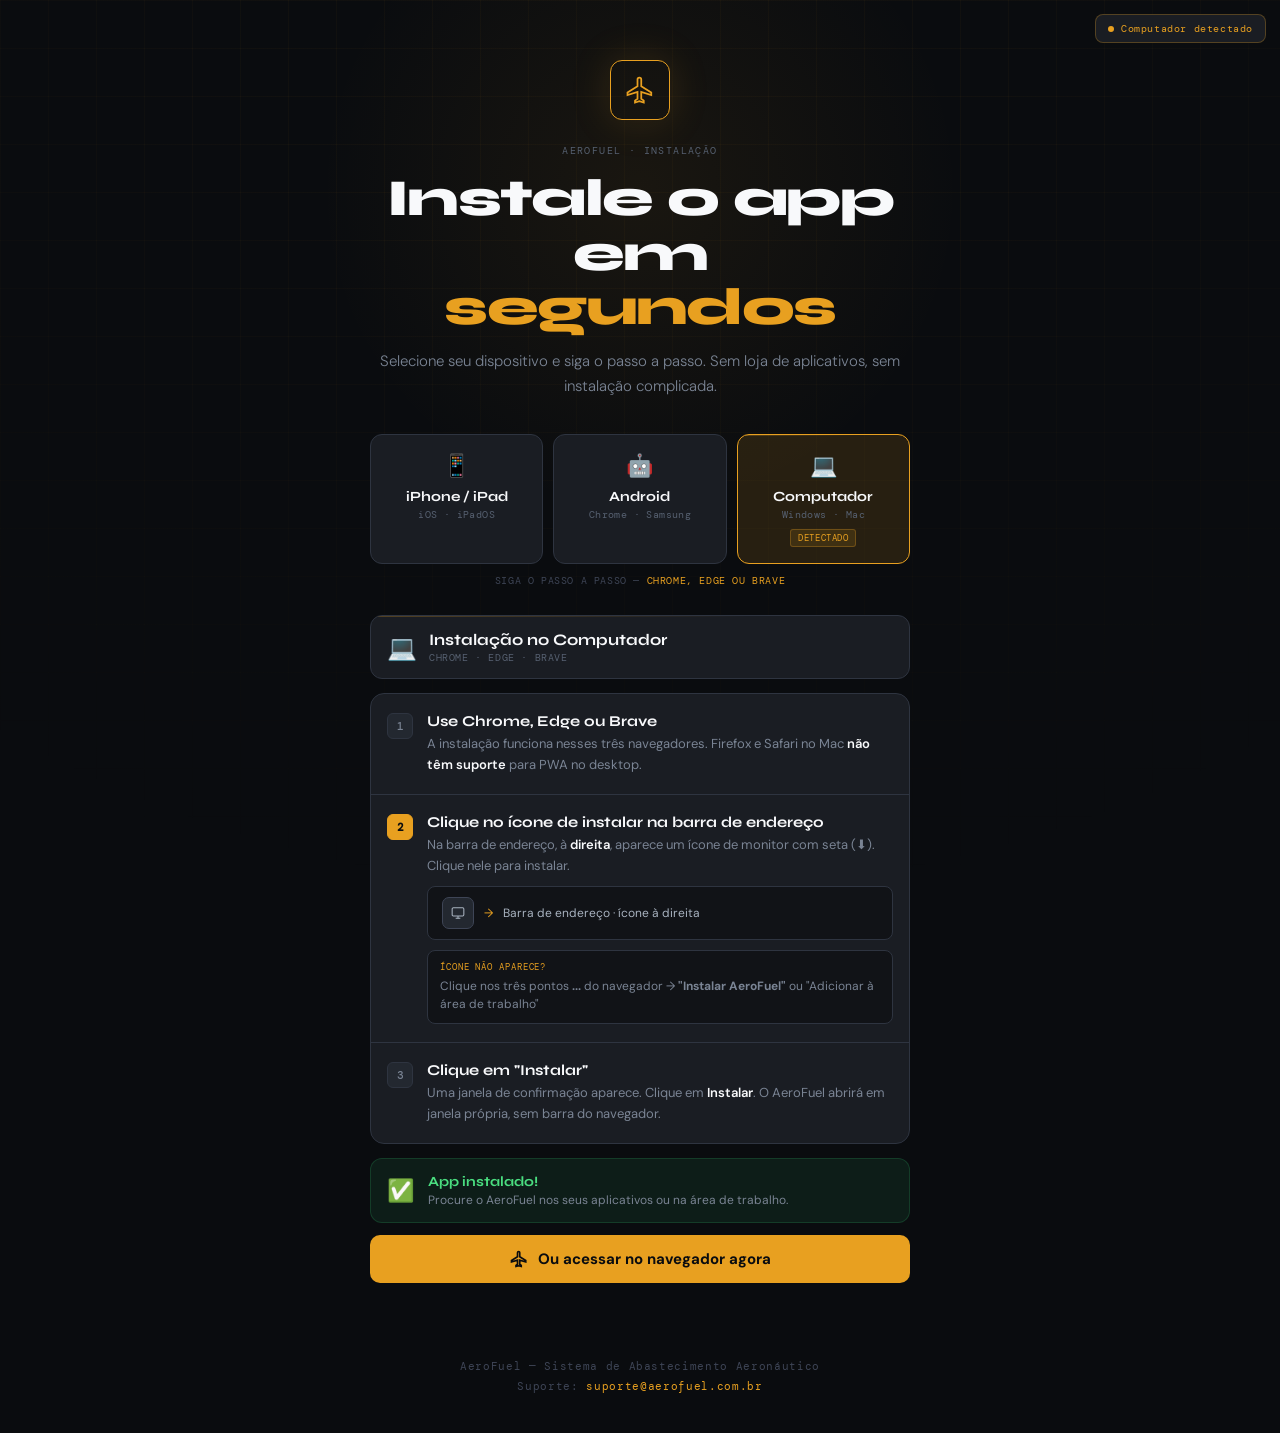
==== commit 568c86ec: "second" ====
--- a/index.html
+++ b/index.html
@@ -3,665 +3,562 @@
 <head>
   <meta charset="UTF-8"/>
   <meta name="viewport" content="width=device-width,initial-scale=1"/>
-  <meta name="description" content="AeroFuel — Plataforma profissional de agendamento de abastecimento aeronáutico. QAV e AVGAS com disponibilidade em tempo real."/>
   <meta name="theme-color" content="#0A0C0F"/>
-  <title>AeroFuel — Sistema de Abastecimento Aeronáutico</title>
+  <title>AeroFuel — Instalar aplicativo</title>
   <link rel="preconnect" href="https://fonts.googleapis.com"/>
   <link rel="preconnect" href="https://fonts.gstatic.com" crossorigin/>
-  <link href="https://fonts.googleapis.com/css2?family=Syne:wght@400;600;700;800&family=DM+Mono:wght@400;500&family=DM+Sans:wght@300;400;500;600&display=swap" rel="stylesheet"/>
+  <link href="https://fonts.googleapis.com/css2?family=Syne:wght@700;800&family=DM+Mono:wght@400;500&family=DM+Sans:wght@300;400;500;600&display=swap" rel="stylesheet"/>
   <style>
     *,*::before,*::after{box-sizing:border-box;margin:0;padding:0}
     :root{
       --ink:#0A0C0F;--ink-90:#111317;--ink-80:#1A1D23;--ink-70:#232830;--ink-60:#2E3440;
       --steel-40:#3E4556;--steel-30:#566070;--steel-20:#7A8494;--steel-10:#A8B2BF;
-      --fog:#EDEEF0;--white:#F8F9FB;
-      --amber:#E8A020;--amber-dim:#C4861A;--amber-glow:rgba(232,160,32,.12);--amber-line:rgba(232,160,32,.25);
-      --ok:#2A9D5C;--err:#DC3545;
+      --white:#F8F9FB;
+      --amber:#E8A020;--amber-dim:#C4861A;--amber-glow:rgba(232,160,32,.13);--amber-line:rgba(232,160,32,.28);
+      --ok:#2A9D5C;--ok-bg:rgba(42,157,92,.12);--ok-border:rgba(42,157,92,.25);
       --fh:'Syne',sans-serif;--fd:'DM Mono',monospace;--fb:'DM Sans',sans-serif;
-      --max:1160px;
     }
     html{scroll-behavior:smooth}
-    body{background:var(--ink);color:var(--white);font-family:var(--fb);font-size:16px;line-height:1.6;-webkit-font-smoothing:antialiased;overflow-x:hidden}
-    a{color:inherit;text-decoration:none}
-
-    /* ── Layout ── */
-    .container{max-width:var(--max);margin:0 auto;padding:0 24px}
-    section{padding:100px 0}
-    @media(max-width:768px){section{padding:64px 0}.container{padding:0 20px}}
-
-    /* ── NAV ── */
-    nav{position:fixed;top:0;left:0;right:0;z-index:100;background:rgba(10,12,15,.85);-webkit-backdrop-filter:blur(16px);backdrop-filter:blur(16px);border-bottom:1px solid rgba(255,255,255,.04)}
-    .nav-inner{display:flex;align-items:center;justify-content:space-between;height:60px;max-width:var(--max);margin:0 auto;padding:0 24px}
-    .nav-logo{display:flex;align-items:center;gap:10px}
-    .nav-logo-mark{width:30px;height:30px;border:1px solid var(--amber);border-radius:5px;display:flex;align-items:center;justify-content:center}
-    .nav-logo-mark svg{width:16px;height:16px;stroke:var(--amber);fill:none;stroke-width:1.5}
-    .nav-brand{font-family:var(--fh);font-size:17px;font-weight:800;letter-spacing:-.02em}
-    .nav-links{display:flex;align-items:center;gap:28px}
-    .nav-links a{font-size:13px;color:var(--steel-10);transition:color .15s;letter-spacing:.02em}
-    .nav-links a:hover{color:var(--white)}
-    .nav-cta{background:var(--amber);color:var(--ink);border:none;border-radius:6px;padding:8px 18px;font-family:var(--fb);font-size:13px;font-weight:600;cursor:pointer;letter-spacing:.01em;transition:opacity .15s}
-    .nav-cta:hover{opacity:.88}
-    @media(max-width:640px){.nav-links{display:none}}
+    body{background:var(--ink);color:var(--white);font-family:var(--fb);-webkit-font-smoothing:antialiased;overflow-x:hidden;min-height:100vh}
 
     /* ── HERO ── */
-    .hero{padding:160px 0 100px;position:relative;overflow:hidden}
-    .hero-bg{position:absolute;inset:0;pointer-events:none}
-    .hero-grid{position:absolute;inset:0;background-image:linear-gradient(rgba(232,160,32,.04) 1px,transparent 1px),linear-gradient(90deg,rgba(232,160,32,.04) 1px,transparent 1px);background-size:40px 40px;mask-image:radial-gradient(ellipse 80% 60% at 50% 0%,black,transparent)}
-    .hero-glow{position:absolute;top:-200px;left:50%;transform:translateX(-50%);width:800px;height:800px;background:radial-gradient(circle,rgba(232,160,32,.08) 0%,transparent 65%);pointer-events:none}
-    .hero-inner{position:relative;z-index:1;text-align:center;max-width:820px;margin:0 auto}
-    .hero-eyebrow{display:inline-flex;align-items:center;gap:8px;background:var(--amber-glow);border:1px solid var(--amber-line);border-radius:4px;padding:5px 12px;font-family:var(--fd);font-size:11px;font-weight:500;color:var(--amber);letter-spacing:.1em;text-transform:uppercase;margin-bottom:28px}
-    .hero-eyebrow::before{content:'';width:6px;height:6px;border-radius:50%;background:var(--amber)}
-    .hero-title{font-family:var(--fh);font-size:clamp(38px,6vw,70px);font-weight:800;line-height:1.06;letter-spacing:-.03em;margin-bottom:20px}
+    .hero{
+      min-height:100svh;
+      display:flex;flex-direction:column;align-items:center;justify-content:center;
+      padding:60px 24px 48px;
+      position:relative;overflow:hidden;
+      text-align:center;
+    }
+    .hero-grid{
+      position:absolute;inset:0;pointer-events:none;
+      background-image:
+        linear-gradient(rgba(232,160,32,.035) 1px,transparent 1px),
+        linear-gradient(90deg,rgba(232,160,32,.035) 1px,transparent 1px);
+      background-size:48px 48px;
+      mask-image:radial-gradient(ellipse 90% 70% at 50% 0%,black 30%,transparent 100%);
+    }
+    .hero-glow{
+      position:absolute;top:-160px;left:50%;transform:translateX(-50%);
+      width:700px;height:700px;
+      background:radial-gradient(circle,rgba(232,160,32,.07) 0%,transparent 65%);
+      pointer-events:none;
+    }
+    .hero-content{position:relative;z-index:1;max-width:540px;width:100%}
+    .logo-mark{
+      width:60px;height:60px;
+      border:1.5px solid var(--amber);border-radius:12px;
+      display:inline-flex;align-items:center;justify-content:center;
+      margin-bottom:24px;
+      box-shadow:0 0 40px rgba(232,160,32,.15);
+    }
+    .logo-mark svg{width:30px;height:30px;stroke:var(--amber);fill:none;stroke-width:1.4}
+    .hero-eyebrow{
+      font-family:var(--fd);font-size:10px;color:var(--steel-30);
+      text-transform:uppercase;letter-spacing:.14em;margin-bottom:14px;
+    }
+    .hero-title{
+      font-family:var(--fh);font-size:clamp(32px,7vw,52px);font-weight:800;
+      line-height:1.05;letter-spacing:-.03em;margin-bottom:14px;
+    }
     .hero-title em{font-style:normal;color:var(--amber)}
-    .hero-desc{font-size:clamp(15px,2vw,18px);color:var(--steel-10);max-width:580px;margin:0 auto 36px;line-height:1.7;font-weight:300}
-    .hero-actions{display:flex;align-items:center;justify-content:center;gap:12px;flex-wrap:wrap}
-    .btn-hero-primary{display:inline-flex;align-items:center;gap:8px;background:var(--amber);color:var(--ink);border:none;border-radius:8px;padding:14px 28px;font-family:var(--fb);font-size:15px;font-weight:700;cursor:pointer;transition:all .15s;letter-spacing:.01em}
-    .btn-hero-primary:hover{background:#F0AA28;transform:translateY(-1px)}
-    .btn-hero-secondary{display:inline-flex;align-items:center;gap:8px;background:transparent;color:var(--steel-10);border:1px solid var(--steel-40);border-radius:8px;padding:14px 28px;font-family:var(--fb);font-size:15px;font-weight:500;cursor:pointer;transition:all .15s}
-    .btn-hero-secondary:hover{border-color:var(--steel-20);color:var(--white)}
-    .hero-stats{display:flex;align-items:center;justify-content:center;gap:36px;margin-top:56px;flex-wrap:wrap}
-    .hero-stat{text-align:center}
-    .hero-stat-val{font-family:var(--fd);font-size:28px;font-weight:500;color:var(--white)}
-    .hero-stat-lbl{font-family:var(--fd);font-size:10px;color:var(--steel-30);text-transform:uppercase;letter-spacing:.1em;margin-top:3px}
-    .hero-divider{width:1px;height:40px;background:var(--ink-60)}
-
-    /* ── MOCKUP ── */
-    .mockup-section{padding:60px 0 100px;position:relative;overflow:hidden}
-    .mockup-wrap{position:relative;max-width:380px;margin:0 auto}
-    .phone-shell{background:var(--ink-80);border:1px solid var(--ink-60);border-radius:36px;padding:12px;box-shadow:0 40px 80px rgba(0,0,0,.6),0 0 0 1px rgba(255,255,255,.04),inset 0 1px 0 rgba(255,255,255,.06)}
-    .phone-screen{background:var(--ink-90);border-radius:26px;overflow:hidden;aspect-ratio:9/19.5}
-    .phone-screen-inner{padding:20px 16px 16px;height:100%;display:flex;flex-direction:column;gap:14px}
-    .mock-topbar{display:flex;align-items:center;justify-content:space-between}
-    .mock-brand{font-family:var(--fh);font-size:16px;font-weight:800;color:var(--white)}
-    .mock-notif{width:30px;height:30px;border-radius:7px;background:var(--ink-70);border:1px solid var(--ink-60);display:flex;align-items:center;justify-content:center;font-size:13px}
-    .mock-greeting{font-family:var(--fd);font-size:9px;color:var(--steel-30);text-transform:uppercase;letter-spacing:.1em}
-    .mock-user{font-family:var(--fh);font-size:17px;font-weight:700;margin-top:2px}
-    .mock-seclabel{font-family:var(--fd);font-size:9px;color:var(--steel-30);text-transform:uppercase;letter-spacing:.1em;display:flex;align-items:center;gap:8px}
-    .mock-seclabel::after{content:'';flex:1;height:1px;background:var(--ink-60)}
-    .mock-weekstrip{display:flex;gap:4px}
-    .mock-day{flex:1;display:flex;flex-direction:column;align-items:center;padding:6px 2px;border-radius:6px;background:var(--ink-80);border:1px solid var(--ink-60);gap:3px}
-    .mock-day.today{border-color:var(--amber-dim)}
-    .mock-daynum{font-family:var(--fd);font-size:11px;font-weight:500}
-    .mock-dayname{font-family:var(--fd);font-size:7px;color:var(--steel-30);text-transform:uppercase}
-    .mock-day.today .mock-daynum,.mock-day.today .mock-dayname{color:var(--amber)}
-    .mock-dot{width:4px;height:4px;border-radius:50%}
-    .mock-card{background:var(--ink-80);border:1px solid var(--ink-60);border-radius:10px;padding:10px;position:relative;overflow:hidden}
-    .mock-card::before{content:'';position:absolute;top:0;left:0;right:0;height:1px;background:linear-gradient(90deg,var(--amber-line),transparent 70%)}
-    .mock-card-row{display:flex;justify-content:space-between;align-items:flex-start}
-    .mock-card-title{font-family:var(--fd);font-size:11px;font-weight:500;color:var(--white)}
-    .mock-card-sub{font-size:9px;color:var(--steel-30);margin-top:2px}
-    .mock-badge{font-family:var(--fd);font-size:8px;padding:2px 6px;border-radius:3px;text-transform:uppercase;letter-spacing:.05em}
-    .mock-badge-ok{background:rgba(42,157,92,.15);color:#4ADE80}
-    .mock-badge-warn{background:rgba(217,119,6,.15);color:#FBB040}
-    .mock-btn-row{display:flex;gap:4px;margin-top:8px}
-    .mock-btn{flex:1;padding:5px;border-radius:5px;font-size:8px;font-family:var(--fd);text-align:center;border:1px solid var(--ink-60);color:var(--steel-20);background:var(--ink-70)}
-    .mock-btn.primary{background:var(--amber-glow);border-color:var(--amber-line);color:var(--amber)}
-    .mock-tabbar{display:flex;background:var(--ink-90);border-top:1px solid var(--ink-60);padding:8px 0 4px;margin-top:auto;border-radius:0 0 26px 26px}
-    .mock-tab{flex:1;display:flex;flex-direction:column;align-items:center;gap:2px;font-size:7px;color:var(--steel-40)}
-    .mock-tab.active{color:var(--amber)}
-    .mock-tab-icon{width:16px;height:16px;border-radius:4px;background:var(--ink-70);display:flex;align-items:center;justify-content:center;font-size:8px}
-    .mock-tab.active .mock-tab-icon{background:var(--amber-glow)}
-    .phone-glow{position:absolute;bottom:-60px;left:50%;transform:translateX(-50%);width:300px;height:200px;background:radial-gradient(circle,rgba(232,160,32,.15) 0%,transparent 70%);pointer-events:none}
-
-    /* ── FEATURES ── */
-    .features-header{text-align:center;margin-bottom:64px}
-    .section-eyebrow{font-family:var(--fd);font-size:11px;color:var(--amber);text-transform:uppercase;letter-spacing:.12em;margin-bottom:14px}
-    .section-title{font-family:var(--fh);font-size:clamp(28px,4vw,44px);font-weight:800;letter-spacing:-.02em;line-height:1.1;margin-bottom:14px}
-    .section-desc{font-size:16px;color:var(--steel-10);max-width:540px;margin:0 auto;font-weight:300;line-height:1.7}
-    .features-grid{display:grid;grid-template-columns:repeat(3,1fr);gap:2px}
-    .feature-card{background:var(--ink-80);border:1px solid var(--ink-60);padding:32px 28px;position:relative;overflow:hidden;transition:background .2s}
-    .feature-card:hover{background:var(--ink-70)}
-    .feature-card::before{content:'';position:absolute;top:0;left:0;right:0;height:1px;background:linear-gradient(90deg,var(--amber-line) 0%,transparent 60%);opacity:0;transition:opacity .2s}
-    .feature-card:hover::before{opacity:1}
-    .feature-icon{width:44px;height:44px;border:1px solid var(--ink-60);border-radius:8px;display:flex;align-items:center;justify-content:center;margin-bottom:20px;background:var(--ink-90)}
-    .feature-icon svg{width:22px;height:22px;stroke:var(--amber);fill:none;stroke-width:1.4}
-    .feature-title{font-family:var(--fh);font-size:17px;font-weight:700;margin-bottom:10px;letter-spacing:-.01em}
-    .feature-desc{font-size:14px;color:var(--steel-20);line-height:1.65}
-    @media(max-width:900px){.features-grid{grid-template-columns:1fr 1fr}}
-    @media(max-width:560px){.features-grid{grid-template-columns:1fr}}
-
-    /* ── HOW IT WORKS ── */
-    .how-grid{display:grid;grid-template-columns:1fr 1fr;gap:60px;align-items:center}
-    .how-steps{display:flex;flex-direction:column;gap:0}
-    .how-step{display:flex;gap:20px;padding:24px 0;border-bottom:1px solid var(--ink-60)}
-    .how-step:last-child{border-bottom:none}
-    .how-num{font-family:var(--fd);font-size:11px;font-weight:500;color:var(--amber);width:24px;flex-shrink:0;margin-top:2px;letter-spacing:.06em}
-    .how-step-title{font-family:var(--fh);font-size:16px;font-weight:700;margin-bottom:6px}
-    .how-step-desc{font-size:14px;color:var(--steel-20);line-height:1.6}
-    .how-visual{background:var(--ink-80);border:1px solid var(--ink-60);border-radius:16px;padding:28px;position:relative;overflow:hidden}
-    .how-visual::before{content:'';position:absolute;top:0;left:0;right:0;height:2px;background:linear-gradient(90deg,var(--amber),transparent)}
-    @media(max-width:768px){.how-grid{grid-template-columns:1fr;gap:40px}.how-visual{display:none}}
-
-    /* ── SPEC TABLE ── */
-    .spec-grid{display:grid;grid-template-columns:1fr 1fr;gap:2px}
-    .spec-item{background:var(--ink-80);border:1px solid var(--ink-60);padding:20px 24px;display:flex;justify-content:space-between;align-items:center;gap:12px}
-    .spec-label{font-family:var(--fd);font-size:11px;color:var(--steel-30);text-transform:uppercase;letter-spacing:.08em}
-    .spec-val{font-family:var(--fd);font-size:13px;color:var(--white);font-weight:500;text-align:right}
-    @media(max-width:600px){.spec-grid{grid-template-columns:1fr}}
-
-    /* ── FUEL TYPES ── */
-    .fuel-grid{display:grid;grid-template-columns:1fr 1fr;gap:16px}
-    .fuel-card{background:var(--ink-80);border:1px solid var(--ink-60);border-radius:12px;padding:28px;position:relative;overflow:hidden}
-    .fuel-card-qav::after{content:'';position:absolute;bottom:0;left:0;right:0;height:2px;background:var(--amber)}
-    .fuel-card-avgas::after{content:'';position:absolute;bottom:0;left:0;right:0;height:2px;background:#3B82F6}
-    .fuel-tag{font-family:var(--fd);font-size:11px;font-weight:500;letter-spacing:.1em;text-transform:uppercase;margin-bottom:10px}
-    .fuel-tag-qav{color:var(--amber)}
-    .fuel-tag-avgas{color:#93C5FD}
-    .fuel-name{font-family:var(--fh);font-size:20px;font-weight:700;margin-bottom:10px}
-    .fuel-desc{font-size:13px;color:var(--steel-20);line-height:1.6;margin-bottom:18px}
-    .fuel-uses{display:flex;flex-direction:column;gap:5px}
-    .fuel-use{display:flex;align-items:center;gap:8px;font-size:13px;color:var(--steel-10)}
-    .fuel-use::before{content:'';width:4px;height:4px;border-radius:50%;flex-shrink:0}
-    .fuel-card-qav .fuel-use::before{background:var(--amber)}
-    .fuel-card-avgas .fuel-use::before{background:#93C5FD}
-    @media(max-width:600px){.fuel-grid{grid-template-columns:1fr}}
-
-    /* ── DOWNLOAD / CTA ── */
-    .cta-section{background:var(--ink-90);border-top:1px solid var(--ink-60);border-bottom:1px solid var(--ink-60);position:relative;overflow:hidden}
-    .cta-glow{position:absolute;top:50%;left:50%;transform:translate(-50%,-50%);width:600px;height:400px;background:radial-gradient(circle,rgba(232,160,32,.06) 0%,transparent 65%);pointer-events:none}
-    .cta-inner{position:relative;z-index:1;text-align:center;max-width:640px;margin:0 auto}
-    .cta-title{font-family:var(--fh);font-size:clamp(28px,4vw,44px);font-weight:800;letter-spacing:-.02em;line-height:1.1;margin-bottom:16px}
-    .cta-desc{font-size:16px;color:var(--steel-10);font-weight:300;margin-bottom:40px;line-height:1.7}
-    .download-options{display:flex;align-items:center;justify-content:center;gap:12px;flex-wrap:wrap}
-    .dl-btn{display:flex;align-items:center;gap:12px;background:var(--ink-80);border:1px solid var(--ink-60);border-radius:10px;padding:12px 20px;cursor:pointer;transition:all .15s;min-width:180px}
-    .dl-btn:hover{border-color:var(--steel-30);background:var(--ink-70)}
-    .dl-btn svg{width:24px;height:24px;flex-shrink:0}
-    .dl-btn-info{text-align:left}
-    .dl-btn-sub{font-family:var(--fd);font-size:9px;color:var(--steel-30);text-transform:uppercase;letter-spacing:.08em}
-    .dl-btn-label{font-family:var(--fh);font-size:15px;font-weight:700;margin-top:1px}
-    .dl-btn-pwa{background:var(--amber-glow);border-color:var(--amber-line)}
-    .dl-btn-pwa:hover{background:rgba(232,160,32,.2)}
-    .dl-btn-pwa .dl-btn-label,.dl-btn-pwa .dl-btn-sub{color:var(--amber)}
-    .cta-note{font-size:12px;color:var(--steel-40);margin-top:24px;font-family:var(--fd);letter-spacing:.02em}
-
-    /* ── REQUIREMENTS ── */
-    .req-grid{display:grid;grid-template-columns:repeat(4,1fr);gap:2px}
-    .req-item{background:var(--ink-80);border:1px solid var(--ink-60);padding:24px;text-align:center}
-    .req-icon{font-size:24px;margin-bottom:10px}
-    .req-title{font-family:var(--fh);font-size:13px;font-weight:700;margin-bottom:6px}
-    .req-desc{font-size:12px;color:var(--steel-30);line-height:1.5}
-    @media(max-width:700px){.req-grid{grid-template-columns:1fr 1fr}}
-    @media(max-width:400px){.req-grid{grid-template-columns:1fr}}
-
-    /* ── FOOTER ── */
-    footer{background:var(--ink);border-top:1px solid var(--ink-60);padding:48px 0}
-    .footer-inner{max-width:var(--max);margin:0 auto;padding:0 24px;display:flex;align-items:center;justify-content:space-between;gap:20px;flex-wrap:wrap}
-    .footer-logo{display:flex;align-items:center;gap:8px}
-    .footer-logo-mark{width:26px;height:26px;border:1px solid var(--amber-dim);border-radius:4px;display:flex;align-items:center;justify-content:center}
-    .footer-logo-mark svg{width:13px;height:13px;stroke:var(--amber-dim);fill:none;stroke-width:1.5}
-    .footer-brand{font-family:var(--fh);font-size:15px;font-weight:800;color:var(--steel-10)}
-    .footer-links{display:flex;gap:20px;flex-wrap:wrap}
-    .footer-links a{font-size:12px;color:var(--steel-30);font-family:var(--fd);letter-spacing:.04em;transition:color .15s}
-    .footer-links a:hover{color:var(--steel-10)}
-    .footer-copy{font-family:var(--fd);font-size:11px;color:var(--steel-40);letter-spacing:.04em}
-
-    /* ── Status badge ── */
-    .status-bar{background:rgba(42,157,92,.08);border-bottom:1px solid rgba(42,157,92,.2);padding:8px 24px;display:flex;align-items:center;justify-content:center;gap:8px;font-family:var(--fd);font-size:11px;color:#4ADE80;letter-spacing:.06em;text-transform:uppercase}
-    .status-bar::before{content:'';width:6px;height:6px;border-radius:50%;background:#4ADE80;animation:pulse 2s ease-in-out infinite}
-    @keyframes pulse{0%,100%{opacity:.4;transform:scale(.8)}50%{opacity:1;transform:scale(1)}}
-
-    /* ── Scroll animations ── */
-    .reveal{opacity:0;transform:translateY(24px);transition:opacity .6s ease,transform .6s ease}
-    .reveal.in{opacity:1;transform:none}
-    .reveal-delay-1{transition-delay:.1s}
-    .reveal-delay-2{transition-delay:.2s}
-    .reveal-delay-3{transition-delay:.3s}
+    .hero-sub{font-size:15px;color:var(--steel-20);line-height:1.65;margin-bottom:36px;font-weight:300}
+
+    /* ── Device selector ── */
+    .detect-row{display:flex;gap:10px;justify-content:center;margin-bottom:10px;width:100%}
+    .detect-card{
+      flex:1;
+      background:var(--ink-80);border:1px solid var(--ink-60);border-radius:12px;
+      padding:16px 12px;cursor:pointer;
+      transition:border-color .2s,background .2s,transform .15s;
+      position:relative;overflow:hidden;
+    }
+    .detect-card::before{
+      content:'';position:absolute;top:0;left:0;right:0;height:1px;
+      background:linear-gradient(90deg,var(--amber-line),transparent 70%);
+      opacity:0;transition:opacity .2s;
+    }
+    .detect-card:hover{border-color:var(--amber-line);background:var(--ink-70);transform:translateY(-2px)}
+    .detect-card:hover::before,.detect-card.active::before{opacity:1}
+    .detect-card.active{border-color:var(--amber);background:var(--amber-glow)}
+    .dc-icon{font-size:22px;margin-bottom:8px}
+    .dc-label{font-family:var(--fh);font-size:14px;font-weight:700}
+    .dc-sub{font-family:var(--fd);font-size:10px;color:var(--steel-30);margin-top:3px;letter-spacing:.04em}
+    .dc-badge{
+      display:none;margin-top:8px;
+      background:var(--amber-glow);border:1px solid var(--amber-line);
+      border-radius:3px;padding:2px 7px;
+      font-family:var(--fd);font-size:9px;color:var(--amber);
+      letter-spacing:.06em;text-transform:uppercase;
+    }
+    .detect-hint{
+      font-family:var(--fd);font-size:10px;color:var(--steel-40);
+      letter-spacing:.06em;text-transform:uppercase;margin-bottom:28px;
+    }
+    .detect-hint span{color:var(--amber)}
+
+    /* ── Panels ── */
+    #panels{width:100%}
+    .panel{display:none;animation:panelIn .35s ease both}
+    .panel.active{display:block}
+    @keyframes panelIn{from{opacity:0;transform:translateY(12px)}to{opacity:1;transform:none}}
+
+    /* ── Panel header ── */
+    .panel-header{
+      display:flex;align-items:center;gap:12px;margin-bottom:14px;
+      padding:14px 16px;background:var(--ink-80);border:1px solid var(--ink-60);border-radius:12px;
+      position:relative;overflow:hidden;text-align:left;
+    }
+    .panel-header::before{content:'';position:absolute;top:0;left:0;right:0;height:1px;background:linear-gradient(90deg,var(--amber-line),transparent 70%)}
+    .ph-icon{font-size:24px;flex-shrink:0}
+    .ph-title{font-family:var(--fh);font-size:16px;font-weight:700}
+    .ph-sub{font-family:var(--fd);font-size:10px;color:var(--steel-30);letter-spacing:.06em;text-transform:uppercase;margin-top:2px}
+
+    /* ── Browser warning ── */
+    .browser-warn{
+      margin-bottom:12px;padding:12px 14px;
+      background:rgba(220,53,69,.1);border:1px solid rgba(220,53,69,.25);border-radius:10px;
+      font-size:13px;color:#F87171;line-height:1.5;display:flex;gap:10px;align-items:flex-start;text-align:left;
+    }
+    .bw-icon{font-size:16px;flex-shrink:0;margin-top:1px}
+
+    /* ── Step list ── */
+    .steps{
+      display:flex;flex-direction:column;
+      border:1px solid var(--ink-60);border-radius:14px;overflow:hidden;background:var(--ink-80);
+    }
+    .step-item{
+      display:flex;gap:14px;align-items:flex-start;
+      padding:18px 16px;border-bottom:1px solid var(--ink-60);
+      text-align:left;
+    }
+    .step-item:last-child{border-bottom:none}
+    .step-num{
+      width:26px;height:26px;border-radius:6px;
+      background:var(--ink-70);border:1px solid var(--ink-60);
+      display:flex;align-items:center;justify-content:center;
+      font-family:var(--fd);font-size:11px;font-weight:500;color:var(--steel-20);
+      flex-shrink:0;margin-top:1px;
+    }
+    .step-item.key .step-num{background:var(--amber);border-color:var(--amber);color:var(--ink);font-weight:700}
+    .step-body{flex:1}
+    .step-title{font-family:var(--fh);font-size:15px;font-weight:700;margin-bottom:4px}
+    .step-desc{font-size:13px;color:var(--steel-20);line-height:1.6}
+    .step-desc strong{color:var(--white);font-weight:600}
+
+    /* ── Sub-tip ── */
+    .step-tip{
+      margin-top:10px;padding:10px 12px;
+      background:var(--ink-90);border:1px solid var(--ink-60);border-radius:8px;
+    }
+    .tip-label{font-family:var(--fd);font-size:9px;color:var(--amber);text-transform:uppercase;letter-spacing:.1em;margin-bottom:4px}
+    .tip-text{font-size:12px;color:var(--steel-20);line-height:1.5}
+
+    /* ── Visual strip ── */
+    .visual-strip{
+      display:flex;align-items:center;gap:10px;
+      margin-top:10px;padding:10px 14px;
+      background:var(--ink-90);border:1px solid var(--ink-60);border-radius:8px;
+    }
+    .vs-icon{
+      width:32px;height:32px;border-radius:7px;
+      background:var(--ink-70);border:1px solid var(--steel-40);
+      display:flex;align-items:center;justify-content:center;
+      font-size:14px;flex-shrink:0;
+    }
+    .vs-arrow{color:var(--amber);font-size:12px;flex-shrink:0}
+    .vs-label{font-size:12px;color:var(--steel-10);text-align:left}
+
+    /* ── Success ── */
+    .success-banner{
+      margin-top:14px;
+      background:var(--ok-bg);border:1px solid var(--ok-border);border-radius:12px;
+      padding:14px 16px;display:flex;align-items:center;gap:14px;text-align:left;
+    }
+    .sb-icon{font-size:22px;flex-shrink:0}
+    .sb-title{font-family:var(--fh);font-size:14px;font-weight:700;color:#4ADE80;margin-bottom:2px}
+    .sb-sub{font-size:12px;color:var(--steel-20)}
+
+    /* ── CTA ── */
+    .cta-btn{
+      display:flex;align-items:center;justify-content:center;gap:10px;
+      width:100%;margin-top:12px;padding:14px 24px;
+      background:var(--amber);color:var(--ink);border:none;border-radius:10px;
+      font-family:var(--fb);font-size:15px;font-weight:700;cursor:pointer;
+      transition:all .15s;
+    }
+    .cta-btn:hover{background:#F0AA28;transform:translateY(-1px)}
+    .cta-btn:active{transform:scale(.98)}
+    .cta-btn svg{width:18px;height:18px;stroke:var(--ink);fill:none;stroke-width:2.2}
+
+    /* ── Floating auto-detect badge ── */
+    #auto-tag{
+      position:fixed;top:14px;right:14px;z-index:50;
+      background:var(--ink-80);border:1px solid var(--amber-line);border-radius:8px;
+      padding:7px 12px;
+      font-family:var(--fd);font-size:10px;color:var(--amber);letter-spacing:.06em;
+      display:flex;align-items:center;gap:7px;
+      opacity:0;animation:tagIn .5s .7s ease forwards;
+    }
+    .auto-dot{width:6px;height:6px;border-radius:50%;background:var(--amber);flex-shrink:0;animation:pulse 2s ease-in-out infinite}
+    @keyframes tagIn{to{opacity:1}from{opacity:0;transform:translateY(-6px)}}
+    @keyframes pulse{0%,100%{opacity:.3;transform:scale(.7)}50%{opacity:1;transform:scale(1)}}
+
+    /* ── Footer ── */
+    .page-footer{
+      text-align:center;padding:28px 24px 40px;
+      font-family:var(--fd);font-size:11px;color:var(--steel-40);letter-spacing:.06em;
+    }
+    .page-footer a{color:var(--amber);text-decoration:none}
+
+    @media(max-width:380px){
+      .detect-row{flex-direction:column}
+      .detect-card{flex-direction:row;align-items:center;gap:12px;padding:12px 14px}
+      .dc-icon{margin-bottom:0;font-size:20px}
+    }
   </style>
 </head>
 <body>
 
-<!-- STATUS BAR -->
-<div class="status-bar">Sistema operacional — 100% disponível</div>
-
-<!-- NAV -->
-<nav>
-  <div class="nav-inner">
-    <div class="nav-logo">
-      <div class="nav-logo-mark">
-        <svg viewBox="0 0 24 24"><path d="M21 16v-2l-8-5V3.5a1.5 1.5 0 0 0-3 0V9l-8 5v2l8-2.5V19l-2 1.5V22l3.5-1 3.5 1v-1.5L13 19v-5.5l8 2.5z"/></svg>
+<!-- Floating auto-detect tag -->
+<div id="auto-tag">
+  <div class="auto-dot"></div>
+  <span id="auto-tag-text">Detectando dispositivo...</span>
+</div>
+
+<section class="hero">
+  <div class="hero-grid"></div>
+  <div class="hero-glow"></div>
+
+  <div class="hero-content">
+    <div class="logo-mark">
+      <svg viewBox="0 0 24 24"><path d="M21 16v-2l-8-5V3.5a1.5 1.5 0 0 0-3 0V9l-8 5v2l8-2.5V19l-2 1.5V22l3.5-1 3.5 1v-1.5L13 19v-5.5l8 2.5z"/></svg>
+    </div>
+    <div class="hero-eyebrow">AeroFuel · Instalação</div>
+    <h1 class="hero-title">Instale o app<br/>em <em>segundos</em></h1>
+    <p class="hero-sub">Selecione seu dispositivo e siga o passo a passo. Sem loja de aplicativos, sem instalação complicada.</p>
+
+    <!-- Device tabs -->
+    <div class="detect-row">
+      <div class="detect-card" id="card-ios" onclick="selectPlatform('ios')">
+        <div class="dc-icon">📱</div>
+        <div class="dc-label">iPhone / iPad</div>
+        <div class="dc-sub">iOS · iPadOS</div>
+        <div class="dc-badge" id="badge-ios">Detectado</div>
       </div>
-      <span class="nav-brand">AeroFuel</span>
-    </div>
-    <div class="nav-links">
-      <a href="#features">Funcionalidades</a>
-      <a href="#combustiveis">Combustíveis</a>
-      <a href="#como-funciona">Como funciona</a>
-      <a href="#download">Download</a>
-    </div>
-    <a href="index.html"><button class="nav-cta">Acessar sistema</button></a>
-  </div>
-</nav>
-
-<!-- HERO -->
-<section class="hero" id="hero">
-  <div class="hero-bg">
-    <div class="hero-grid"></div>
-    <div class="hero-glow"></div>
-  </div>
-  <div class="container">
-    <div class="hero-inner">
-      <div class="hero-eyebrow">Plataforma Aeronáutica Profissional</div>
-      <h1 class="hero-title">Agendamento de<br/><em>abastecimento</em><br/>sem burocracia</h1>
-      <p class="hero-desc">QAV e AVGAS disponíveis com visualização de horários em tempo real. Agendamento em segundos, confirmação automática, notificações inteligentes.</p>
-      <div class="hero-actions">
-        <a href="#download"><button class="btn-hero-primary">
-          <svg width="16" height="16" viewBox="0 0 24 24" stroke="currentColor" fill="none" stroke-width="2"><polyline points="8 17 12 21 16 17"/><line x1="12" y1="12" x2="12" y2="21"/><path d="M20.88 18.09A5 5 0 0 0 18 9h-1.26A8 8 0 1 0 3 16.29"/></svg>
-          Baixar o app
-        </button></a>
-        <a href="index.html"><button class="btn-hero-secondary">
-          Acessar no navegador →
-        </button></a>
+      <div class="detect-card" id="card-android" onclick="selectPlatform('android')">
+        <div class="dc-icon">🤖</div>
+        <div class="dc-label">Android</div>
+        <div class="dc-sub">Chrome · Samsung</div>
+        <div class="dc-badge" id="badge-android">Detectado</div>
       </div>
-      <div class="hero-stats">
-        <div class="hero-stat">
-          <div class="hero-stat-val">2 min</div>
-          <div class="hero-stat-lbl">Tempo médio de agendamento</div>
-        </div>
-        <div class="hero-divider"></div>
-        <div class="hero-stat">
-          <div class="hero-stat-val">24/7</div>
-          <div class="hero-stat-lbl">Disponibilidade do sistema</div>
-        </div>
-        <div class="hero-divider"></div>
-        <div class="hero-stat">
-          <div class="hero-stat-val">QAV + AVGAS</div>
-          <div class="hero-stat-lbl">Tipos disponíveis</div>
-        </div>
+      <div class="detect-card" id="card-desktop" onclick="selectPlatform('desktop')">
+        <div class="dc-icon">💻</div>
+        <div class="dc-label">Computador</div>
+        <div class="dc-sub">Windows · Mac</div>
+        <div class="dc-badge" id="badge-desktop">Detectado</div>
       </div>
     </div>
-  </div>
+    <div class="detect-hint" id="detect-hint">Selecione seu dispositivo acima</div>
+
+    <!-- ═══ PANELS ═══ -->
+    <div id="panels">
+
+      <!-- ── iOS ── -->
+      <div class="panel" id="panel-ios">
+        <div class="panel-header">
+          <div class="ph-icon">📱</div>
+          <div>
+            <div class="ph-title">Instalação no iPhone / iPad</div>
+            <div class="ph-sub">Obrigatório: Safari</div>
+          </div>
+        </div>
+
+        <div class="browser-warn" id="ios-safari-warn">
+          <div class="bw-icon">⚠️</div>
+          <div>A instalação <strong>só funciona no Safari</strong>. Se você abriu este link no Chrome ou em outro app, copie o endereço e abra no Safari.</div>
+        </div>
+
+        <div class="steps">
+          <div class="step-item key">
+            <div class="step-num">1</div>
+            <div class="step-body">
+              <div class="step-title">Abra no Safari</div>
+              <div class="step-desc">No iPhone/iPad, a instalação de apps PWA <strong>só é possível pelo Safari</strong>. Outros navegadores não têm essa opção.</div>
+              <div class="step-tip">
+                <div class="tip-label">Usando Chrome ou outro app?</div>
+                <div class="tip-text">Toque no endereço do site na parte de cima → Copie → Abra o <strong>Safari</strong> → Cole e acesse</div>
+              </div>
+            </div>
+          </div>
+
+          <div class="step-item key">
+            <div class="step-num">2</div>
+            <div class="step-body">
+              <div class="step-title">Toque em Compartilhar</div>
+              <div class="step-desc">Na <strong>barra de ferramentas do Safari</strong> (em baixo, ao centro), toque no ícone de compartilhar — um quadrado com uma <strong>seta ↑ saindo para cima</strong>.</div>
+              <div class="visual-strip">
+                <div class="vs-icon">
+                  <svg width="15" height="15" viewBox="0 0 24 24" stroke="#A8B2BF" fill="none" stroke-width="2"><polyline points="8 17 12 21 16 17"/><line x1="12" y1="12" x2="12" y2="21"/><path d="M20.88 18.09A5 5 0 0 0 18 9h-1.26A8 8 0 1 0 3 16.29"/></svg>
+                </div>
+                <div class="vs-arrow">→</div>
+                <div class="vs-label">Barra inferior do Safari · ícone central</div>
+              </div>
+              <div class="step-tip">
+                <div class="tip-label">Dica visual</div>
+                <div class="tip-text">A barra tem 5 ícones: ‹ ›  <strong>compartilhar</strong>  ⊟  ⊞ — o compartilhar fica no centro</div>
+              </div>
+            </div>
+          </div>
+
+          <div class="step-item key">
+            <div class="step-num">3</div>
+            <div class="step-body">
+              <div class="step-title">Toque em "Adicionar à Tela de Início"</div>
+              <div class="step-desc">Um menu deslizante vai aparecer. <strong>Role para baixo</strong> e toque em <strong>"Adicionar à Tela de Início"</strong> — ícone de quadrado com um +.</div>
+              <div class="visual-strip">
+                <div class="vs-icon" style="background:var(--amber-glow);border-color:var(--amber-line)">
+                  <span style="color:var(--amber);font-size:16px;font-weight:700">+</span>
+                </div>
+                <div class="vs-arrow">→</div>
+                <div class="vs-label">Adicionar à Tela de Início</div>
+              </div>
+              <div class="step-tip">
+                <div class="tip-label">Não achou a opção?</div>
+                <div class="tip-text">Ela fica na segunda fileira de ícones, depois de "Copiar" e "Favoritos". Role o menu para a esquerda ou para baixo — pode estar escondida.</div>
+              </div>
+            </div>
+          </div>
+
+          <div class="step-item">
+            <div class="step-num">4</div>
+            <div class="step-body">
+              <div class="step-title">Confirme tocando em "Adicionar"</div>
+              <div class="step-desc">Uma tela de confirmação mostra o nome <strong>AeroFuel</strong>. Toque em <strong>Adicionar</strong> no canto superior direito.</div>
+            </div>
+          </div>
+
+          <div class="step-item">
+            <div class="step-num">5</div>
+            <div class="step-body">
+              <div class="step-title">Abra pela tela inicial</div>
+              <div class="step-desc">Pronto. O ícone do AeroFuel aparece na sua tela inicial. Abrindo por ele, funciona como um app — sem barra do Safari.</div>
+            </div>
+          </div>
+        </div>
+
+        <div class="success-banner">
+          <div class="sb-icon">✅</div>
+          <div>
+            <div class="sb-title">Tudo certo!</div>
+            <div class="sb-sub">Após instalar, abra pela tela inicial e acesse com seu registro ANAC e e-mail.</div>
+          </div>
+        </div>
+
+        <a href="app.html" style="text-decoration:none">
+          <button class="cta-btn">
+            <svg viewBox="0 0 24 24"><path d="M21 16v-2l-8-5V3.5a1.5 1.5 0 0 0-3 0V9l-8 5v2l8-2.5V19l-2 1.5V22l3.5-1 3.5 1v-1.5L13 19v-5.5l8 2.5z"/></svg>
+            Ou acessar pelo Safari agora
+          </button>
+        </a>
+      </div>
+
+      <!-- ── Android ── -->
+      <div class="panel" id="panel-android">
+        <div class="panel-header">
+          <div class="ph-icon">🤖</div>
+          <div>
+            <div class="ph-title">Instalação no Android</div>
+            <div class="ph-sub">Recomendado: Google Chrome</div>
+          </div>
+        </div>
+
+        <div class="steps">
+          <div class="step-item">
+            <div class="step-num">1</div>
+            <div class="step-body">
+              <div class="step-title">Abra este link no Google Chrome</div>
+              <div class="step-desc">O Chrome é o navegador com melhor suporte para instalação de apps PWA no Android. Se estiver em outro, tente mudar para o Chrome.</div>
+            </div>
+          </div>
+
+          <div class="step-item key">
+            <div class="step-num">2</div>
+            <div class="step-body">
+              <div class="step-title">Toque nos três pontos ⋮</div>
+              <div class="step-desc">No canto <strong>superior direito</strong> do Chrome, toque nos três pontos verticais para abrir o menu de opções.</div>
+              <div class="visual-strip">
+                <div class="vs-icon">
+                  <span style="font-size:18px;color:var(--steel-10);letter-spacing:-1px">⋮</span>
+                </div>
+                <div class="vs-arrow">→</div>
+                <div class="vs-label">Canto superior direito do Chrome</div>
+              </div>
+            </div>
+          </div>
+
+          <div class="step-item key">
+            <div class="step-num">3</div>
+            <div class="step-body">
+              <div class="step-title">Toque em "Adicionar à tela inicial"</div>
+              <div class="step-desc">No menu, toque em <strong>"Adicionar à tela inicial"</strong> ou <strong>"Instalar aplicativo"</strong> — o texto varia de acordo com a versão.</div>
+              <div class="step-tip">
+                <div class="tip-label">Atalho automático</div>
+                <div class="tip-text">Em alguns aparelhos, o Chrome já mostra um <strong>banner automático</strong> no rodapé da tela: "Adicionar AeroFuel à tela inicial". Basta tocar nele.</div>
+              </div>
+            </div>
+          </div>
+
+          <div class="step-item">
+            <div class="step-num">4</div>
+            <div class="step-body">
+              <div class="step-title">Confirme tocando em "Adicionar" ou "Instalar"</div>
+              <div class="step-desc">Uma janela de confirmação aparece. Toque em <strong>Adicionar</strong> ou <strong>Instalar</strong> para finalizar.</div>
+            </div>
+          </div>
+
+          <div class="step-item">
+            <div class="step-num">5</div>
+            <div class="step-body">
+              <div class="step-title">Abra pela tela inicial ou gaveta de apps</div>
+              <div class="step-desc">O ícone do AeroFuel aparece na tela inicial e na gaveta de apps, como qualquer aplicativo instalado.</div>
+            </div>
+          </div>
+        </div>
+
+        <div class="success-banner">
+          <div class="sb-icon">✅</div>
+          <div>
+            <div class="sb-title">Tudo certo!</div>
+            <div class="sb-sub">Abra pela tela inicial e acesse com seu registro ANAC e e-mail.</div>
+          </div>
+        </div>
+
+        <a href="app.html" style="text-decoration:none">
+          <button class="cta-btn">
+            <svg viewBox="0 0 24 24"><path d="M21 16v-2l-8-5V3.5a1.5 1.5 0 0 0-3 0V9l-8 5v2l8-2.5V19l-2 1.5V22l3.5-1 3.5 1v-1.5L13 19v-5.5l8 2.5z"/></svg>
+            Ou acessar pelo Chrome agora
+          </button>
+        </a>
+      </div>
+
+      <!-- ── Desktop ── -->
+      <div class="panel" id="panel-desktop">
+        <div class="panel-header">
+          <div class="ph-icon">💻</div>
+          <div>
+            <div class="ph-title">Instalação no Computador</div>
+            <div class="ph-sub">Chrome · Edge · Brave</div>
+          </div>
+        </div>
+
+        <div class="steps">
+          <div class="step-item">
+            <div class="step-num">1</div>
+            <div class="step-body">
+              <div class="step-title">Use Chrome, Edge ou Brave</div>
+              <div class="step-desc">A instalação funciona nesses três navegadores. Firefox e Safari no Mac <strong>não têm suporte</strong> para PWA no desktop.</div>
+            </div>
+          </div>
+
+          <div class="step-item key">
+            <div class="step-num">2</div>
+            <div class="step-body">
+              <div class="step-title">Clique no ícone de instalar na barra de endereço</div>
+              <div class="step-desc">Na barra de endereço, à <strong>direita</strong>, aparece um ícone de monitor com seta (⬇). Clique nele para instalar.</div>
+              <div class="visual-strip">
+                <div class="vs-icon">
+                  <svg width="14" height="14" viewBox="0 0 24 24" stroke="#A8B2BF" fill="none" stroke-width="1.8"><rect x="2" y="3" width="20" height="14" rx="2"/><line x1="8" y1="21" x2="16" y2="21"/><line x1="12" y1="17" x2="12" y2="21"/></svg>
+                </div>
+                <div class="vs-arrow">→</div>
+                <div class="vs-label">Barra de endereço · ícone à direita</div>
+              </div>
+              <div class="step-tip">
+                <div class="tip-label">Ícone não aparece?</div>
+                <div class="tip-text">Clique nos três pontos <strong>...</strong> do navegador → <strong>"Instalar AeroFuel"</strong> ou "Adicionar à área de trabalho"</div>
+              </div>
+            </div>
+          </div>
+
+          <div class="step-item">
+            <div class="step-num">3</div>
+            <div class="step-body">
+              <div class="step-title">Clique em "Instalar"</div>
+              <div class="step-desc">Uma janela de confirmação aparece. Clique em <strong>Instalar</strong>. O AeroFuel abrirá em janela própria, sem barra do navegador.</div>
+            </div>
+          </div>
+        </div>
+
+        <div class="success-banner">
+          <div class="sb-icon">✅</div>
+          <div>
+            <div class="sb-title">App instalado!</div>
+            <div class="sb-sub">Procure o AeroFuel nos seus aplicativos ou na área de trabalho.</div>
+          </div>
+        </div>
+
+        <a href="app.html" style="text-decoration:none">
+          <button class="cta-btn">
+            <svg viewBox="0 0 24 24"><path d="M21 16v-2l-8-5V3.5a1.5 1.5 0 0 0-3 0V9l-8 5v2l8-2.5V19l-2 1.5V22l3.5-1 3.5 1v-1.5L13 19v-5.5l8 2.5z"/></svg>
+            Ou acessar no navegador agora
+          </button>
+        </a>
+      </div>
+
+    </div><!-- /panels -->
+  </div><!-- /hero-content -->
 </section>
 
-<!-- MOCKUP -->
-<div class="mockup-section">
-  <div class="container">
-    <div class="mockup-wrap reveal">
-      <div class="phone-shell">
-        <div class="phone-screen">
-          <div class="phone-screen-inner">
-            <div class="mock-topbar">
-              <div class="mock-brand">AeroFuel</div>
-              <div class="mock-notif">🔔</div>
-            </div>
-            <div>
-              <div class="mock-greeting">Bem-vindo de volta</div>
-              <div class="mock-user">Capitão Silva</div>
-            </div>
-            <div class="mock-seclabel">Esta semana</div>
-            <div class="mock-weekstrip">
-              <div class="mock-day today"><div class="mock-dayname">Seg</div><div class="mock-daynum">02</div><div class="mock-dot" style="background:#E8A020"></div></div>
-              <div class="mock-day"><div class="mock-dayname">Ter</div><div class="mock-daynum">03</div><div class="mock-dot" style="background:#4ADE80"></div></div>
-              <div class="mock-day"><div class="mock-dayname">Qua</div><div class="mock-daynum">04</div><div class="mock-dot" style="background:#FBB040"></div></div>
-              <div class="mock-day"><div class="mock-dayname">Qui</div><div class="mock-daynum">05</div><div class="mock-dot" style="background:#4ADE80"></div></div>
-              <div class="mock-day"><div class="mock-dayname">Sex</div><div class="mock-daynum">06</div><div class="mock-dot" style="background:#F87171"></div></div>
-            </div>
-            <div class="mock-seclabel">Próximos agendamentos</div>
-            <div class="mock-card">
-              <div class="mock-card-row">
-                <div>
-                  <div class="mock-card-title">PR-ABX — Jato Executivo</div>
-                  <div class="mock-card-sub">Hoje · 14:00 · QAV · 800 L</div>
-                </div>
-                <span class="mock-badge mock-badge-ok">Confirmado</span>
-              </div>
-              <div style="margin-top:8px;font-size:9px;color:var(--steel-30)">📍 Pátio Sul — Hangar 3 &emsp; R$ 6.240,00</div>
-              <div class="mock-btn-row">
-                <div class="mock-btn">Reagendar</div>
-                <div class="mock-btn primary">Ver detalhes</div>
-              </div>
-            </div>
-            <div class="mock-card">
-              <div class="mock-card-row">
-                <div>
-                  <div class="mock-card-title">PT-HLC — Helicóptero</div>
-                  <div class="mock-card-sub">Qui 05 · 09:30 · AVGAS · 200 L</div>
-                </div>
-                <span class="mock-badge mock-badge-warn">Pendente</span>
-              </div>
-            </div>
-            <div class="mock-tabbar">
-              <div class="mock-tab active"><div class="mock-tab-icon">🏠</div>Home</div>
-              <div class="mock-tab"><div class="mock-tab-icon">➕</div>Agendar</div>
-              <div class="mock-tab"><div class="mock-tab-icon">☰</div>Meus</div>
-              <div class="mock-tab"><div class="mock-tab-icon">◉</div>Perfil</div>
-            </div>
-          </div>
-        </div>
-      </div>
-      <div class="phone-glow"></div>
-    </div>
-  </div>
+<div class="page-footer">
+  AeroFuel — Sistema de Abastecimento Aeronáutico<br/>
+  <span style="margin-top:6px;display:inline-block">Suporte: <a href="mailto:suporte@aerofuel.com.br">suporte@aerofuel.com.br</a></span>
 </div>
 
-<!-- FEATURES -->
-<section id="features">
-  <div class="container">
-    <div class="features-header reveal">
-      <div class="section-eyebrow">Funcionalidades</div>
-      <h2 class="section-title">Tudo que você precisa,<br/>exatamente onde precisa</h2>
-      <p class="section-desc">Desenvolvido para pilotos e operadores que exigem precisão, velocidade e confiabilidade em cada abastecimento.</p>
-    </div>
-    <div class="features-grid">
-      <div class="feature-card reveal">
-        <div class="feature-icon">
-          <svg viewBox="0 0 24 24"><circle cx="12" cy="12" r="10"/><polyline points="12 6 12 12 16 14"/></svg>
-        </div>
-        <div class="feature-title">Disponibilidade em tempo real</div>
-        <div class="feature-desc">Visualize horários livres, com poucas vagas ou lotados diretamente no calendário semanal. Sem ligações, sem espera.</div>
-      </div>
-      <div class="feature-card reveal reveal-delay-1">
-        <div class="feature-icon">
-          <svg viewBox="0 0 24 24"><path d="M21 15a2 2 0 0 1-2 2H7l-4 4V5a2 2 0 0 1 2-2h14a2 2 0 0 1 2 2z"/></svg>
-        </div>
-        <div class="feature-title">Notificações automáticas</div>
-        <div class="feature-desc">Lembretes push 24h e 2h antes do abastecimento, confirmação imediata e alertas de alteração de status.</div>
-      </div>
-      <div class="feature-card reveal reveal-delay-2">
-        <div class="feature-icon">
-          <svg viewBox="0 0 24 24"><path d="M14 2H6a2 2 0 0 0-2 2v16a2 2 0 0 0 2 2h12a2 2 0 0 0 2-2V8z"/><polyline points="14 2 14 8 20 8"/></svg>
-        </div>
-        <div class="feature-title">Gestão completa</div>
-        <div class="feature-desc">Histórico detalhado de todos os abastecimentos, reagendamento com um toque e cancelamento com política transparente.</div>
-      </div>
-      <div class="feature-card reveal">
-        <div class="feature-icon">
-          <svg viewBox="0 0 24 24"><rect x="3" y="11" width="18" height="11" rx="2"/><path d="M7 11V7a5 5 0 0 1 10 0v4"/></svg>
-        </div>
-        <div class="feature-title">Acesso dual seguro</div>
-        <div class="feature-desc">Pilotos acessam com ANAC + e-mail. Administradores requerem ID interno corporativo e senha, com auditoria completa.</div>
-      </div>
-      <div class="feature-card reveal reveal-delay-1">
-        <div class="feature-icon">
-          <svg viewBox="0 0 24 24"><path d="M21 16v-2l-8-5V3.5a1.5 1.5 0 0 0-3 0V9l-8 5v2l8-2.5V19l-2 1.5V22l3.5-1 3.5 1v-1.5L13 19v-5.5l8 2.5z"/></svg>
-        </div>
-        <div class="feature-title">Multi-aeronave</div>
-        <div class="feature-desc">Gerencie múltiplas aeronaves em uma única conta. Histórico por matrícula, com tipo e modelo registrados automaticamente.</div>
-      </div>
-      <div class="feature-card reveal reveal-delay-2">
-        <div class="feature-icon">
-          <svg viewBox="0 0 24 24"><rect x="3" y="4" width="18" height="18" rx="2"/><line x1="16" y1="2" x2="16" y2="6"/><line x1="8" y1="2" x2="8" y2="6"/><line x1="3" y1="10" x2="21" y2="10"/></svg>
-        </div>
-        <div class="feature-title">Integração com calendário</div>
-        <div class="feature-desc">Exporte agendamentos diretamente para Google Calendar. Compartilhe detalhes por WhatsApp ou e-mail com um clique.</div>
-      </div>
-    </div>
-  </div>
-</section>
-
-<!-- COMBUSTÍVEIS -->
-<section id="combustiveis" style="padding-top:0">
-  <div class="container">
-    <div class="features-header reveal">
-      <div class="section-eyebrow">Combustíveis</div>
-      <h2 class="section-title">QAV e AVGAS<br/>com estoque controlado</h2>
-      <p class="section-desc">Disponibilidade verificada automaticamente antes de cada agendamento. Sem surpresas operacionais.</p>
-    </div>
-    <div class="fuel-grid">
-      <div class="fuel-card fuel-card-qav reveal">
-        <div class="fuel-tag fuel-tag-qav">QAV</div>
-        <div class="fuel-name">Querosene de Aviação</div>
-        <div class="fuel-desc">Combustível turbina padrão ABNT NBR 14359. Utilizado em jatos executivos, turboélices e helicópteros turbina.</div>
-        <div class="fuel-uses">
-          <div class="fuel-use">Jatos executivos</div>
-          <div class="fuel-use">Helicópteros turbina</div>
-          <div class="fuel-use">Turboélices</div>
-          <div class="fuel-use">Cargueiros</div>
-        </div>
-      </div>
-      <div class="fuel-card fuel-card-avgas reveal reveal-delay-1">
-        <div class="fuel-tag fuel-tag-avgas">AVGAS</div>
-        <div class="fuel-name">Gasolina de Aviação</div>
-        <div class="fuel-desc">Gasolina aeronáutica 100LL (Low Lead). Para motores pistão convencionais e aeronaves de instrução.</div>
-        <div class="fuel-uses">
-          <div class="fuel-use">Aviões pistão</div>
-          <div class="fuel-use">Aeronaves de instrução</div>
-          <div class="fuel-use">Planadores motorizados</div>
-          <div class="fuel-use">Helicópteros pistão</div>
-        </div>
-      </div>
-    </div>
-  </div>
-</section>
-
-<!-- COMO FUNCIONA -->
-<section id="como-funciona" style="background:var(--ink-90);border-top:1px solid var(--ink-60);border-bottom:1px solid var(--ink-60)">
-  <div class="container">
-    <div class="features-header reveal">
-      <div class="section-eyebrow">Como funciona</div>
-      <h2 class="section-title">De 0 a confirmado<br/>em menos de 2 minutos</h2>
-    </div>
-    <div class="how-grid">
-      <div class="how-steps reveal">
-        <div class="how-step">
-          <div class="how-num">01</div>
-          <div>
-            <div class="how-step-title">Informe os dados da aeronave</div>
-            <div class="how-step-desc">Matrícula, tipo, modelo e capacidade do tanque. Dados salvos automaticamente para futuros agendamentos.</div>
-          </div>
-        </div>
-        <div class="how-step">
-          <div class="how-num">02</div>
-          <div>
-            <div class="how-step-title">Confirme seus dados de contato</div>
-            <div class="how-step-desc">Nome, telefone, e-mail e WhatsApp de emergência para comunicação direta da equipe operacional.</div>
-          </div>
-        </div>
-        <div class="how-step">
-          <div class="how-num">03</div>
-          <div>
-            <div class="how-step-title">Selecione combustível, data e horário</div>
-            <div class="how-step-desc">Grade visual com disponibilidade em tempo real. Escolha QAV ou AVGAS, quantidade e o pátio de preferência.</div>
-          </div>
-        </div>
-        <div class="how-step">
-          <div class="how-num">04</div>
-          <div>
-            <div class="how-step-title">Confirme e receba notificação</div>
-            <div class="how-step-desc">Revise o resumo, aceite os termos e confirme. Notificação instantânea + lembrete automático nas horas seguintes.</div>
-          </div>
-        </div>
-      </div>
-      <div class="how-visual reveal reveal-delay-2">
-        <div style="font-family:var(--fd);font-size:10px;color:var(--amber);text-transform:uppercase;letter-spacing:.1em;margin-bottom:20px">Etapas do processo</div>
-        <div style="display:flex;flex-direction:column;gap:14px">
-          <div style="display:flex;align-items:center;gap:12px;padding:12px;background:var(--ink-70);border-radius:8px;border:1px solid var(--amber-line)">
-            <div style="width:24px;height:24px;border-radius:4px;background:var(--amber);display:flex;align-items:center;justify-content:center;font-family:var(--fd);font-size:11px;font-weight:500;color:var(--ink);flex-shrink:0">1</div>
-            <div>
-              <div style="font-size:12px;font-weight:600">Aeronave</div>
-              <div style="font-size:11px;color:var(--steel-30)">Matrícula · Tipo · Modelo</div>
-            </div>
-            <div style="margin-left:auto;color:#4ADE80;font-size:12px">✓</div>
-          </div>
-          <div style="display:flex;align-items:center;gap:12px;padding:12px;background:var(--ink-70);border-radius:8px;border:1px solid var(--amber-line)">
-            <div style="width:24px;height:24px;border-radius:4px;background:var(--amber);display:flex;align-items:center;justify-content:center;font-family:var(--fd);font-size:11px;font-weight:500;color:var(--ink);flex-shrink:0">2</div>
-            <div>
-              <div style="font-size:12px;font-weight:600">Contato</div>
-              <div style="font-size:11px;color:var(--steel-30)">Piloto · Telefone · E-mail</div>
-            </div>
-            <div style="margin-left:auto;color:#4ADE80;font-size:12px">✓</div>
-          </div>
-          <div style="display:flex;align-items:center;gap:12px;padding:12px;background:var(--ink-70);border-radius:8px;border:1px solid var(--amber-line)">
-            <div style="width:24px;height:24px;border-radius:4px;background:var(--amber);display:flex;align-items:center;justify-content:center;font-family:var(--fd);font-size:11px;font-weight:500;color:var(--ink);flex-shrink:0">3</div>
-            <div>
-              <div style="font-size:12px;font-weight:600">Combustível</div>
-              <div style="font-size:11px;color:var(--steel-30)">QAV/AVGAS · Data · Horário</div>
-            </div>
-            <div style="margin-left:auto;color:#4ADE80;font-size:12px">✓</div>
-          </div>
-          <div style="display:flex;align-items:center;gap:12px;padding:12px;background:rgba(42,157,92,.08);border-radius:8px;border:1px solid rgba(42,157,92,.25)">
-            <div style="width:24px;height:24px;border-radius:4px;background:#2A9D5C;display:flex;align-items:center;justify-content:center;font-size:13px;flex-shrink:0">✓</div>
-            <div>
-              <div style="font-size:12px;font-weight:600;color:#4ADE80">Confirmado</div>
-              <div style="font-size:11px;color:var(--steel-30)">Notificação enviada automaticamente</div>
-            </div>
-          </div>
-        </div>
-      </div>
-    </div>
-  </div>
-</section>
-
-<!-- ESPECIFICAÇÕES -->
-<section>
-  <div class="container">
-    <div class="features-header reveal">
-      <div class="section-eyebrow">Especificações técnicas</div>
-      <h2 class="section-title">Construído para<br/>ambientes críticos</h2>
-    </div>
-    <div class="spec-grid reveal">
-      <div class="spec-item"><span class="spec-label">Plataforma</span><span class="spec-val">PWA — iOS, Android, Desktop</span></div>
-      <div class="spec-item"><span class="spec-label">Backend</span><span class="spec-val">Supabase (PostgreSQL)</span></div>
-      <div class="spec-item"><span class="spec-label">Autenticação piloto</span><span class="spec-val">ANAC + E-mail verificado</span></div>
-      <div class="spec-item"><span class="spec-label">Autenticação admin</span><span class="spec-val">ID interno + senha corporativa</span></div>
-      <div class="spec-item"><span class="spec-label">Disponibilidade</span><span class="spec-val">99.9% SLA</span></div>
-      <div class="spec-item"><span class="spec-label">Notificações</span><span class="spec-val">Push, E-mail, SMS</span></div>
-      <div class="spec-item"><span class="spec-label">Dados</span><span class="spec-val">Criptografados em trânsito e repouso</span></div>
-      <div class="spec-item"><span class="spec-label">Auditoria admin</span><span class="spec-val">Log completo de acessos</span></div>
-    </div>
-  </div>
-</section>
-
-<!-- DOWNLOAD / CTA -->
-<section class="cta-section" id="download">
-  <div class="cta-glow"></div>
-  <div class="container">
-    <div class="cta-inner reveal">
-      <div class="section-eyebrow" style="display:inline-block;margin-bottom:20px">Download</div>
-      <h2 class="cta-title">Disponível em<br/>qualquer dispositivo</h2>
-      <p class="cta-desc">Instale como app nativo no seu iPhone ou Android via PWA, ou acesse diretamente pelo navegador. Sem loja de aplicativos, sem instalação obrigatória.</p>
-      <div class="download-options">
-        <a href="index.html" style="text-decoration:none">
-          <div class="dl-btn dl-btn-pwa">
-            <svg viewBox="0 0 24 24" stroke="var(--amber)" fill="none" stroke-width="1.5">
-              <path d="M4 15s1-1 4-1 5 2 8 2 4-1 4-1V3s-1 1-4 1-5-2-8-2-4 1-4 1z"/><line x1="4" y1="22" x2="4" y2="15"/>
-            </svg>
-            <div class="dl-btn-info">
-              <div class="dl-btn-sub">Acesso direto</div>
-              <div class="dl-btn-label">Abrir no navegador</div>
-            </div>
-          </div>
-        </a>
-        <div class="dl-btn" onclick="showInstallInstructions('ios')">
-          <svg viewBox="0 0 24 24" fill="var(--steel-10)"><path d="M18.71 19.5c-.83 1.24-1.71 2.45-3.05 2.47-1.34.03-1.77-.79-3.29-.79-1.53 0-2 .77-3.27.82-1.31.05-2.3-1.32-3.14-2.53C4.25 17 2.94 12.45 4.7 9.39c.87-1.52 2.43-2.48 4.12-2.51 1.28-.02 2.5.87 3.29.87.78 0 2.26-1.07 3.8-.91.65.03 2.47.26 3.64 1.98-.09.06-2.17 1.28-2.15 3.81.03 3.02 2.65 4.03 2.68 4.04-.03.07-.42 1.44-1.38 2.83M13 3.5c.73-.83 1.94-1.46 2.94-1.5.13 1.17-.34 2.35-1.04 3.19-.69.85-1.83 1.51-2.95 1.42-.15-1.15.41-2.35 1.05-3.11z"/></svg>
-          <div class="dl-btn-info">
-            <div class="dl-btn-sub">iPhone / iPad</div>
-            <div class="dl-btn-label">Instalar via Safari</div>
-          </div>
-        </div>
-        <div class="dl-btn" onclick="showInstallInstructions('android')">
-          <svg viewBox="0 0 24 24" fill="var(--steel-10)"><path d="M17.523 15.341A5 5 0 0 0 22 10V5h-2v4a3 3 0 0 1-3 3H7a3 3 0 0 1-3-3V5H2v5a5 5 0 0 0 4.477 4.968L5 22h2l.75-3h8.5L17 22h2l-1.477-6.659zM7 5V3a1 1 0 0 1 1-1h8a1 1 0 0 1 1 1v2H7z"/></svg>
-          <div class="dl-btn-info">
-            <div class="dl-btn-sub">Android / Chrome</div>
-            <div class="dl-btn-label">Instalar como app</div>
-          </div>
-        </div>
-      </div>
-      <div class="cta-note">App gratuito para pilotos credenciados · Acesso administrativo mediante cadastro corporativo</div>
-    </div>
-  </div>
-</section>
-
-<!-- REQUISITOS -->
-<section style="padding:60px 0">
-  <div class="container">
-    <div class="features-header reveal">
-      <div class="section-eyebrow">Requisitos</div>
-      <h2 class="section-title" style="font-size:28px">O que você precisa para acessar</h2>
-    </div>
-    <div class="req-grid reveal">
-      <div class="req-item">
-        <div class="req-icon">✈️</div>
-        <div class="req-title">Piloto / Operador</div>
-        <div class="req-desc">Registro ANAC ativo e e-mail institucional para autenticação</div>
-      </div>
-      <div class="req-item">
-        <div class="req-icon">🔐</div>
-        <div class="req-title">Administrador</div>
-        <div class="req-desc">ID interno fornecido pelo setor de TI + credenciais corporativas</div>
-      </div>
-      <div class="req-item">
-        <div class="req-icon">📱</div>
-        <div class="req-title">Dispositivo</div>
-        <div class="req-desc">iOS 15+, Android 9+, ou navegador moderno (Chrome, Safari, Firefox)</div>
-      </div>
-      <div class="req-item">
-        <div class="req-icon">🌐</div>
-        <div class="req-title">Conexão</div>
-        <div class="req-desc">Conexão à internet para sincronização de disponibilidade em tempo real</div>
-      </div>
-    </div>
-  </div>
-</section>
-
-<!-- FOOTER -->
-<footer>
-  <div class="footer-inner">
-    <div class="footer-logo">
-      <div class="footer-logo-mark">
-        <svg viewBox="0 0 24 24"><path d="M21 16v-2l-8-5V3.5a1.5 1.5 0 0 0-3 0V9l-8 5v2l8-2.5V19l-2 1.5V22l3.5-1 3.5 1v-1.5L13 19v-5.5l8 2.5z"/></svg>
-      </div>
-      <span class="footer-brand">AeroFuel</span>
-    </div>
-    <div class="footer-links">
-      <a href="#">Termos de uso</a>
-      <a href="#">Política de privacidade</a>
-      <a href="#">Suporte operacional</a>
-      <a href="#">Documentação API</a>
-    </div>
-    <div class="footer-copy">© 2025 AeroFuel · Todos os direitos reservados</div>
-  </div>
-</footer>
-
-<!-- INSTALL MODAL -->
-<div id="install-modal" style="display:none;position:fixed;inset:0;background:rgba(0,0,0,.8);z-index:200;align-items:center;justify-content:center;padding:24px">
-  <div style="background:var(--ink-80);border:1px solid var(--ink-60);border-radius:16px;padding:28px;max-width:400px;width:100%;position:relative">
-    <div style="position:absolute;top:0;left:0;right:0;height:2px;background:linear-gradient(90deg,var(--amber),transparent);border-radius:16px 16px 0 0"></div>
-    <div style="display:flex;justify-content:space-between;align-items:center;margin-bottom:20px">
-      <div style="font-family:var(--fh);font-size:18px;font-weight:700" id="install-modal-title">Instalar no iPhone</div>
-      <button onclick="closeInstallModal()" style="background:var(--ink-70);border:1px solid var(--ink-60);color:var(--steel-10);width:28px;height:28px;border-radius:6px;cursor:pointer;font-size:14px">✕</button>
-    </div>
-    <div id="install-modal-content" style="font-size:14px;color:var(--steel-10);line-height:1.7"></div>
-    <a href="index.html" style="display:block;margin-top:20px">
-      <button style="width:100%;padding:12px;background:var(--amber);border:none;border-radius:8px;font-family:var(--fb);font-size:14px;font-weight:600;color:var(--ink);cursor:pointer">Ou acesse pelo navegador →</button>
-    </a>
-  </div>
-</div>
-
 <script>
-/* Scroll reveal */
-const observer = new IntersectionObserver((entries) => {
-  entries.forEach(e => { if(e.isIntersecting) e.target.classList.add('in'); });
-}, { threshold: 0.1, rootMargin: '0px 0px -40px 0px' });
-document.querySelectorAll('.reveal').forEach(el => observer.observe(el));
-
-/* Install instructions */
-function showInstallInstructions(platform) {
-  const modal = document.getElementById('install-modal');
-  document.getElementById('install-modal-title').textContent = platform === 'ios' ? 'Instalar no iPhone / iPad' : 'Instalar no Android';
-  document.getElementById('install-modal-content').innerHTML = platform === 'ios'
-    ? `<p style="margin-bottom:14px">Para instalar o AeroFuel como app nativo no seu iPhone:</p>
-       <div style="display:flex;flex-direction:column;gap:10px">
-         <div style="display:flex;gap:12px;align-items:flex-start;background:var(--ink-70);padding:12px;border-radius:8px"><span style="font-family:var(--fd);color:var(--amber);font-size:12px;flex-shrink:0;margin-top:1px">01</span><span>Abra este site no <strong>Safari</strong> (obrigatório no iPhone/iPad)</span></div>
-         <div style="display:flex;gap:12px;align-items:flex-start;background:var(--ink-70);padding:12px;border-radius:8px"><span style="font-family:var(--fd);color:var(--amber);font-size:12px;flex-shrink:0;margin-top:1px">02</span><span>Toque no ícone de <strong>Compartilhar</strong> (quadrado com seta ↑) na barra inferior</span></div>
-         <div style="display:flex;gap:12px;align-items:flex-start;background:var(--ink-70);padding:12px;border-radius:8px"><span style="font-family:var(--fd);color:var(--amber);font-size:12px;flex-shrink:0;margin-top:1px">03</span><span>Role a lista e toque em <strong>"Adicionar à Tela de Início"</strong></span></div>
-         <div style="display:flex;gap:12px;align-items:flex-start;background:var(--ink-70);padding:12px;border-radius:8px"><span style="font-family:var(--fd);color:var(--amber);font-size:12px;flex-shrink:0;margin-top:1px">04</span><span>Toque em <strong>Adicionar</strong> — o AeroFuel aparecerá na sua tela inicial</span></div>
-       </div>`
-    : `<p style="margin-bottom:14px">Para instalar o AeroFuel como app no Android:</p>
-       <div style="display:flex;flex-direction:column;gap:10px">
-         <div style="display:flex;gap:12px;align-items:flex-start;background:var(--ink-70);padding:12px;border-radius:8px"><span style="font-family:var(--fd);color:var(--amber);font-size:12px;flex-shrink:0;margin-top:1px">01</span><span>Abra este site no <strong>Google Chrome</strong></span></div>
-         <div style="display:flex;gap:12px;align-items:flex-start;background:var(--ink-70);padding:12px;border-radius:8px"><span style="font-family:var(--fd);color:var(--amber);font-size:12px;flex-shrink:0;margin-top:1px">02</span><span>Toque nos <strong>três pontos</strong> (⋮) no canto superior direito</span></div>
-         <div style="display:flex;gap:12px;align-items:flex-start;background:var(--ink-70);padding:12px;border-radius:8px"><span style="font-family:var(--fd);color:var(--amber);font-size:12px;flex-shrink:0;margin-top:1px">03</span><span>Selecione <strong>"Adicionar à tela inicial"</strong> ou <strong>"Instalar aplicativo"</strong></span></div>
-         <div style="display:flex;gap:12px;align-items:flex-start;background:var(--ink-70);padding:12px;border-radius:8px"><span style="font-family:var(--fd);color:var(--amber);font-size:12px;flex-shrink:0;margin-top:1px">04</span><span>Confirme e o AeroFuel aparecerá na sua tela de apps</span></div>
-       </div>`;
-  modal.style.display = 'flex';
+const ua = navigator.userAgent;
+const isIOS = /iphone|ipad|ipod/i.test(ua);
+const isAndroid = /android/i.test(ua);
+const isSafari = /^((?!chrome|android).)*safari/i.test(ua);
+const isDesktop = !isIOS && !isAndroid;
+const isStandalone = window.navigator.standalone === true || window.matchMedia('(display-mode: standalone)').matches;
+
+function selectPlatform(p) {
+  ['ios','android','desktop'].forEach(id => {
+    document.getElementById('card-'+id).classList.remove('active');
+    document.getElementById('panel-'+id).classList.remove('active');
+  });
+  document.getElementById('card-'+p).classList.add('active');
+  document.getElementById('panel-'+p).classList.add('active');
+
+  const hints = {
+    ios:'Siga o passo a passo — use o <span>Safari</span>',
+    android:'Siga o passo a passo — use o <span>Chrome</span>',
+    desktop:'Siga o passo a passo — <span>Chrome, Edge ou Brave</span>',
+  };
+  document.getElementById('detect-hint').innerHTML = hints[p];
+
+  if (window.innerWidth < 768) {
+    setTimeout(() => document.getElementById('panels').scrollIntoView({behavior:'smooth',block:'start'}), 120);
+  }
 }
-function closeInstallModal() { document.getElementById('install-modal').style.display = 'none'; }
-document.getElementById('install-modal').addEventListener('click', function(e){ if(e.target===this) closeInstallModal(); });
-
-/* Nav highlight */
-window.addEventListener('scroll', () => {
-  const nav = document.querySelector('nav');
-  nav.style.background = window.scrollY > 40 ? 'rgba(10,12,15,.96)' : 'rgba(10,12,15,.85)';
+
+window.addEventListener('DOMContentLoaded', () => {
+  if (isStandalone) { window.location.href = 'app.html'; return; }
+
+  let detected = isIOS ? 'ios' : isAndroid ? 'android' : 'desktop';
+  const labels = { ios:'iPhone detectado', android:'Android detectado', desktop:'Computador detectado' };
+
+  document.getElementById('badge-'+detected).style.display = 'inline-block';
+  document.getElementById('auto-tag-text').textContent = labels[detected];
+  selectPlatform(detected);
+
+  // If iOS but not Safari, add extra top warning
+  if (isIOS && !isSafari) {
+    const extra = document.createElement('div');
+    extra.className = 'browser-warn';
+    extra.innerHTML = '<div class="bw-icon">🚨</div><div>Você <strong>não está usando o Safari</strong>. Copie o endereço desta página e abra no Safari para continuar a instalação.</div>';
+    const panel = document.getElementById('panel-ios');
+    panel.insertBefore(extra, panel.firstChild);
+  }
 });
 </script>
 </body>
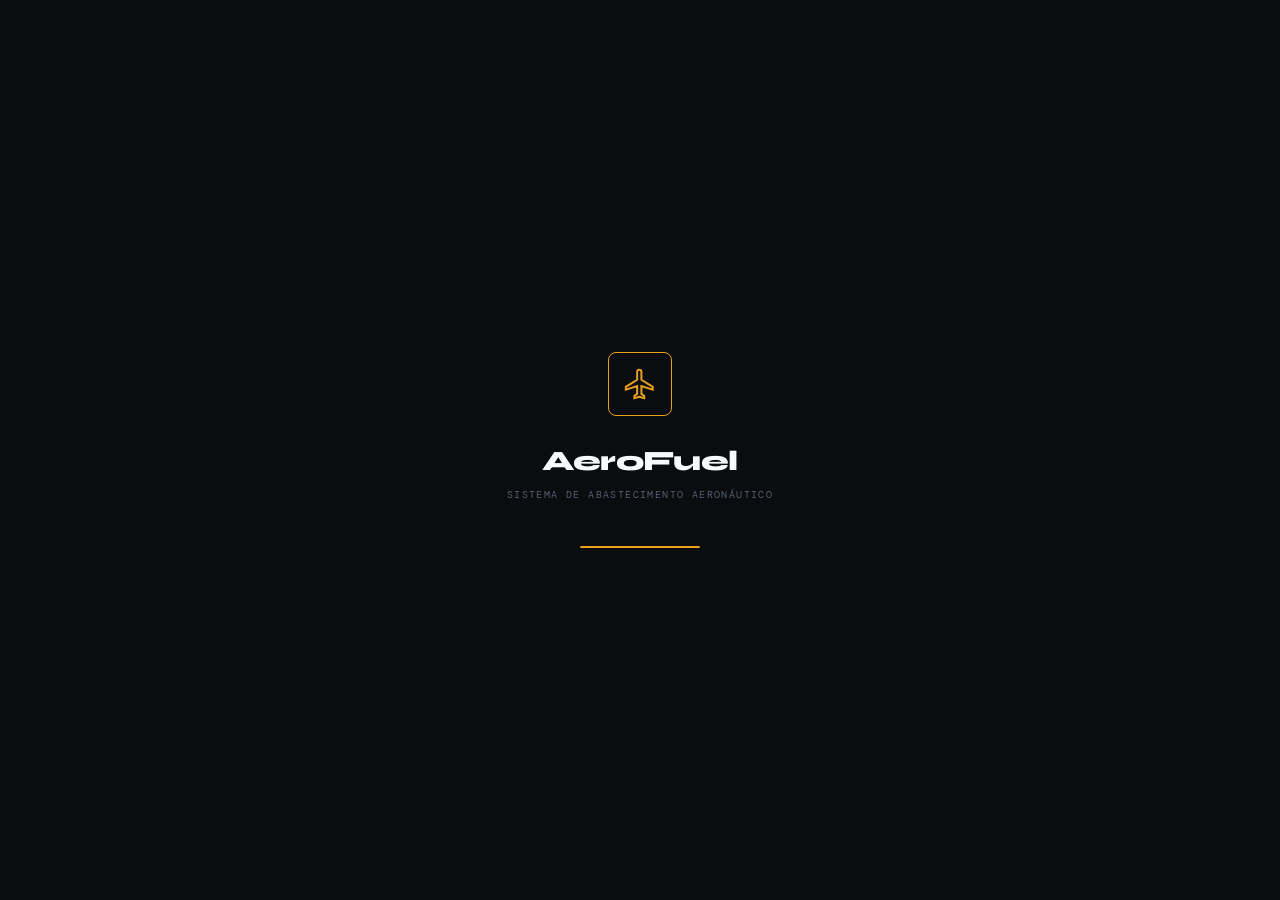
==== commit 302baa6a: "firt" ====
--- a/index.html
+++ b/index.html
@@ -2,564 +2,1767 @@
 <html lang="pt-BR">
 <head>
   <meta charset="UTF-8"/>
-  <meta name="viewport" content="width=device-width,initial-scale=1"/>
+  <meta name="viewport" content="width=device-width,initial-scale=1,viewport-fit=cover,user-scalable=no"/>
+  <meta name="apple-mobile-web-app-capable" content="yes"/>
+  <meta name="apple-mobile-web-app-status-bar-style" content="black-translucent"/>
+  <meta name="apple-mobile-web-app-title" content="AeroFuel"/>
+  <meta name="mobile-web-app-capable" content="yes"/>
   <meta name="theme-color" content="#0A0C0F"/>
-  <title>AeroFuel — Instalar aplicativo</title>
+  <link rel="manifest" href="manifest.json"/>
+  <link rel="apple-touch-icon" href="icons/icon-192.png"/>
+  <title>AeroFuel — Sistema de Abastecimento</title>
   <link rel="preconnect" href="https://fonts.googleapis.com"/>
   <link rel="preconnect" href="https://fonts.gstatic.com" crossorigin/>
-  <link href="https://fonts.googleapis.com/css2?family=Syne:wght@700;800&family=DM+Mono:wght@400;500&family=DM+Sans:wght@300;400;500;600&display=swap" rel="stylesheet"/>
+  <link href="https://fonts.googleapis.com/css2?family=Syne:wght@400;600;700;800&family=DM+Mono:ital,wght@0,400;0,500;1,400&family=DM+Sans:wght@300;400;500;600&display=swap" rel="stylesheet"/>
   <style>
-    *,*::before,*::after{box-sizing:border-box;margin:0;padding:0}
+    /* ══════════════════════════════════════════════════════
+       AEROFUEL — DESIGN SYSTEM (inline, completo)
+    ══════════════════════════════════════════════════════ */
+    *,*::before,*::after{box-sizing:border-box;margin:0;padding:0;-webkit-tap-highlight-color:transparent}
     :root{
       --ink:#0A0C0F;--ink-90:#111317;--ink-80:#1A1D23;--ink-70:#232830;--ink-60:#2E3440;
-      --steel-40:#3E4556;--steel-30:#566070;--steel-20:#7A8494;--steel-10:#A8B2BF;
-      --white:#F8F9FB;
-      --amber:#E8A020;--amber-dim:#C4861A;--amber-glow:rgba(232,160,32,.13);--amber-line:rgba(232,160,32,.28);
-      --ok:#2A9D5C;--ok-bg:rgba(42,157,92,.12);--ok-border:rgba(42,157,92,.25);
+      --steel-40:#3E4556;--steel-30:#566070;--steel-20:#7A8494;--steel-10:#A8B2BF;--steel-05:#D4D9E0;
+      --fog:#EDEEF0;--white:#F8F9FB;
+      --amber:#E8A020;--amber-dim:#C4861A;--amber-glow:rgba(232,160,32,.14);--amber-line:rgba(232,160,32,.3);
+      --ok:#2A9D5C;--ok-bg:rgba(42,157,92,.12);--warn:#D97706;--warn-bg:rgba(217,119,6,.12);
+      --err:#DC3545;--err-bg:rgba(220,53,69,.12);--info:#3B82F6;--info-bg:rgba(59,130,246,.12);
+      --safe-top:env(safe-area-inset-top,0px);--safe-bottom:env(safe-area-inset-bottom,0px);
+      --r:8px;--rlg:14px;--rsm:4px;
       --fh:'Syne',sans-serif;--fd:'DM Mono',monospace;--fb:'DM Sans',sans-serif;
     }
-    html{scroll-behavior:smooth}
-    body{background:var(--ink);color:var(--white);font-family:var(--fb);-webkit-font-smoothing:antialiased;overflow-x:hidden;min-height:100vh}
-
-    /* ── HERO ── */
-    .hero{
-      min-height:100svh;
-      display:flex;flex-direction:column;align-items:center;justify-content:center;
-      padding:60px 24px 48px;
+    html,body{height:100%;overflow:hidden;background:var(--ink);color:var(--white);font-family:var(--fb);font-size:15px;line-height:1.5;-webkit-font-smoothing:antialiased}
+    #app{display:flex;flex-direction:column;height:100dvh;max-width:430px;margin:0 auto;background:var(--ink);position:relative;overflow:hidden}
+    .screen{display:none;flex-direction:column;flex:1;overflow:hidden}
+    .screen.active{display:flex}
+    .scroll{flex:1;overflow-y:auto;-webkit-overflow-scrolling:touch}
+    .scroll::-webkit-scrollbar{display:none}
+    .pad{padding:14px 16px 24px}
+
+    /* ── Topbar ── */
+    .topbar{background:var(--ink-90);border-bottom:1px solid var(--ink-60);padding:calc(var(--safe-top) + 12px) 16px 14px;display:flex;align-items:center;gap:12px;flex-shrink:0;position:relative}
+    .topbar::after{content:'';position:absolute;bottom:0;left:0;right:0;height:1px;background:linear-gradient(90deg,var(--amber-line),transparent 60%)}
+    .tb-title{font-family:var(--fh);font-size:17px;font-weight:700;color:var(--white);flex:1;letter-spacing:-.01em}
+    .tb-sub{font-family:var(--fd);font-size:10px;color:var(--steel-20);margin-top:1px;letter-spacing:.04em;text-transform:uppercase}
+    .tb-back{width:34px;height:34px;border-radius:var(--r);background:var(--ink-70);border:1px solid var(--ink-60);color:var(--steel-10);font-size:16px;display:flex;align-items:center;justify-content:center;cursor:pointer;flex-shrink:0}
+    .tb-btn{background:var(--amber-glow);border:1px solid var(--amber-line);color:var(--amber);border-radius:var(--rsm);padding:6px 12px;font-family:var(--fd);font-size:10px;font-weight:500;cursor:pointer;letter-spacing:.06em}
+
+    /* ── Tab bar ── */
+    .tabbar{display:flex;background:var(--ink-90);border-top:1px solid var(--ink-60);padding-bottom:var(--safe-bottom);flex-shrink:0}
+    .tab{flex:1;display:flex;flex-direction:column;align-items:center;padding:9px 4px 10px;gap:3px;border:none;background:none;color:var(--steel-40);font-size:10px;font-family:var(--fb);cursor:pointer;letter-spacing:.02em;transition:color .15s}
+    .tab.active{color:var(--amber)}
+    .tab svg{width:20px;height:20px;stroke-width:1.6;stroke:currentColor;fill:none}
+
+    /* ── Buttons ── */
+    .btn{display:flex;align-items:center;justify-content:center;gap:8px;border:none;border-radius:var(--r);font-family:var(--fb);font-size:14px;font-weight:600;cursor:pointer;transition:all .15s;padding:13px 20px;width:100%;letter-spacing:.01em}
+    .btn:active{transform:scale(.98)}
+    .btn:disabled{opacity:.4;cursor:not-allowed;transform:none}
+    .btn-amber{background:var(--amber);color:var(--ink)}
+    .btn-ghost{background:var(--ink-70);color:var(--steel-10);border:1px solid var(--ink-60)}
+    .btn-outline{background:transparent;color:var(--amber);border:1px solid var(--amber-line)}
+    .btn-danger{background:var(--err-bg);color:#F87171;border:1px solid rgba(220,53,69,.25)}
+    .btn-sm{font-size:13px;padding:9px 14px;border-radius:var(--rsm)}
+    .btn-row{display:flex;gap:8px}
+    .btn-row .btn{flex:1}
+
+    /* ── Cards ── */
+    .card{background:var(--ink-80);border:1px solid var(--ink-60);border-radius:var(--rlg);padding:16px;margin-bottom:10px;position:relative;overflow:hidden}
+    .card::before{content:'';position:absolute;top:0;left:0;right:0;height:1px;background:linear-gradient(90deg,var(--amber-line) 0%,transparent 70%)}
+    .card-row{display:flex;align-items:flex-start;justify-content:space-between;gap:8px}
+    .card-title{font-family:var(--fd);font-size:13px;font-weight:500;color:var(--white);letter-spacing:.02em}
+    .card-sub{font-size:12px;color:var(--steel-20);margin-top:3px;line-height:1.4}
+    .divider{height:1px;background:var(--ink-60);margin:12px 0}
+
+    /* ── Badges ── */
+    .badge{display:inline-flex;align-items:center;gap:4px;font-family:var(--fd);font-size:10px;font-weight:500;padding:3px 7px;border-radius:var(--rsm);text-transform:uppercase;letter-spacing:.06em;white-space:nowrap}
+    .badge::before{content:'';width:5px;height:5px;border-radius:50%;flex-shrink:0}
+    .badge-ok{background:var(--ok-bg);color:#4ADE80}.badge-ok::before{background:#4ADE80}
+    .badge-warn{background:var(--warn-bg);color:#FBB040}.badge-warn::before{background:#FBB040}
+    .badge-err{background:var(--err-bg);color:#F87171}.badge-err::before{background:#F87171}
+    .badge-info{background:var(--info-bg);color:#93C5FD}.badge-info::before{background:#93C5FD}
+    .badge-mute{background:var(--ink-70);color:var(--steel-20)}.badge-mute::before{background:var(--steel-30)}
+
+    /* ── Forms ── */
+    .fg{margin-bottom:14px}
+    .fl{display:block;font-family:var(--fd);font-size:10px;font-weight:500;color:var(--steel-20);margin-bottom:6px;text-transform:uppercase;letter-spacing:.08em}
+    .fi,.fsel,.fta{width:100%;padding:12px 14px;font-size:14px;font-family:var(--fb);background:var(--ink-80);border:1px solid var(--ink-60);border-radius:var(--r);color:var(--white);outline:none;-webkit-appearance:none;appearance:none;transition:border-color .2s,box-shadow .2s}
+    .fi::placeholder,.fta::placeholder{color:var(--steel-40)}
+    .fi:focus,.fsel:focus,.fta:focus{border-color:var(--amber-dim);box-shadow:0 0 0 3px var(--amber-glow)}
+    .fi.err,.fsel.err{border-color:var(--err)}
+    .fsel option{background:var(--ink-80);color:var(--white)}
+    .fta{resize:none;height:80px}
+    .frow{display:grid;grid-template-columns:1fr 1fr;gap:10px}
+    .ferr{font-size:11px;color:#F87171;margin-top:4px;display:none}
+    .ferr.show{display:block}
+    .fhint{font-size:11px;color:var(--steel-30);margin-top:4px}
+
+    /* ── Section label ── */
+    .slabel{font-family:var(--fd);font-size:10px;font-weight:500;color:var(--steel-30);letter-spacing:.1em;text-transform:uppercase;margin:20px 0 10px;display:flex;align-items:center;gap:10px}
+    .slabel::after{content:'';flex:1;height:1px;background:var(--ink-60)}
+    .slabel:first-child{margin-top:4px}
+
+    /* ── Empty ── */
+    .empty{display:flex;flex-direction:column;align-items:center;justify-content:center;padding:60px 24px;text-align:center;gap:8px}
+    .empty svg{width:48px;height:48px;opacity:.2;margin-bottom:4px;stroke:var(--steel-10);fill:none;stroke-width:1.2}
+    .empty-title{font-family:var(--fh);font-size:15px;color:var(--steel-20)}
+    .empty-sub{font-size:13px;color:var(--steel-30)}
+
+    /* ── Modal ── */
+    .modal-bg{display:none;position:fixed;inset:0;background:rgba(0,0,0,.75);z-index:80;align-items:flex-end;justify-content:center}
+    .modal-bg.show{display:flex}
+    .sheet{background:var(--ink-80);border:1px solid var(--ink-60);border-radius:var(--rlg) var(--rlg) 0 0;padding:20px 16px;padding-bottom:calc(20px + var(--safe-bottom));width:100%;max-width:430px;position:relative}
+    .sheet-handle{width:36px;height:3px;background:var(--ink-60);border-radius:2px;margin:0 auto 18px}
+    .sheet-title{font-family:var(--fh);font-size:17px;font-weight:700;margin-bottom:14px}
+
+    /* ── Overlay ── */
+    .overlay{display:none;position:fixed;inset:0;background:rgba(0,0,0,.85);z-index:100;align-items:center;justify-content:center;padding:24px}
+    .overlay.show{display:flex}
+    .ovcard{background:var(--ink-80);border:1px solid var(--ink-60);border-radius:var(--rlg);padding:32px 24px;text-align:center;max-width:320px;width:100%;position:relative}
+    .ovcard::before{content:'';position:absolute;top:0;left:0;right:0;height:2px;background:linear-gradient(90deg,var(--amber),transparent);border-radius:var(--rlg) var(--rlg) 0 0}
+    .ov-icon{font-size:48px;margin-bottom:14px}
+    .ov-title{font-family:var(--fh);font-size:20px;font-weight:700;color:var(--white);margin-bottom:8px}
+    .ov-sub{font-size:13px;color:var(--steel-20);margin-bottom:22px;line-height:1.6}
+
+    /* ── Splash ── */
+    #screen-splash{background:var(--ink);align-items:center;justify-content:center;gap:0}
+    .sp-mark{width:64px;height:64px;border:1.5px solid var(--amber);border-radius:var(--r);display:flex;align-items:center;justify-content:center;margin-bottom:24px;animation:mIn .55s ease both}
+    .sp-mark svg{width:34px;height:34px;stroke:var(--amber);fill:none;stroke-width:1.4}
+    @keyframes mIn{from{opacity:0;transform:scale(.7)}to{opacity:1;transform:scale(1)}}
+    .sp-name{font-family:var(--fh);font-size:28px;font-weight:800;color:var(--white);letter-spacing:-.02em;animation:fUp .5s .2s ease both}
+    .sp-tag{font-family:var(--fd);font-size:10px;color:var(--steel-30);letter-spacing:.14em;text-transform:uppercase;margin-top:5px;animation:fUp .5s .35s ease both}
+    .sp-bar{width:120px;height:2px;background:var(--ink-60);border-radius:1px;margin-top:44px;overflow:hidden;animation:fUp .4s .5s ease both}
+    .sp-fill{height:100%;background:var(--amber);border-radius:1px;animation:lBar 1.5s .6s ease forwards;width:0}
+    @keyframes lBar{to{width:100%}}
+    @keyframes fUp{from{opacity:0;transform:translateY(10px)}to{opacity:1;transform:none}}
+
+    /* ── Login Select ── */
+    #screen-login-select{background:var(--ink);justify-content:flex-end}
+    .ls-hero{flex:1;display:flex;flex-direction:column;align-items:center;justify-content:center;padding:40px 24px;gap:0}
+    .ls-mark{width:72px;height:72px;border:1.5px solid var(--amber);border-radius:var(--rlg);display:flex;align-items:center;justify-content:center;margin-bottom:20px}
+    .ls-mark svg{width:38px;height:38px;stroke:var(--amber);fill:none;stroke-width:1.3}
+    .ls-brand{font-family:var(--fh);font-size:30px;font-weight:800;color:var(--white);letter-spacing:-.02em}
+    .ls-tagline{font-family:var(--fd);font-size:10px;color:var(--steel-30);letter-spacing:.12em;text-transform:uppercase;margin-top:6px}
+    .ls-card{background:var(--ink-90);border:1px solid var(--ink-60);border-radius:var(--rlg) var(--rlg) 0 0;padding:28px 20px;padding-bottom:calc(28px + var(--safe-bottom))}
+    .ls-card-title{font-family:var(--fh);font-size:18px;font-weight:700;margin-bottom:6px}
+    .ls-card-sub{font-size:13px;color:var(--steel-20);margin-bottom:22px;line-height:1.5}
+    .ls-option{display:flex;align-items:center;gap:14px;background:var(--ink-80);border:1px solid var(--ink-60);border-radius:var(--r);padding:16px;margin-bottom:10px;cursor:pointer;transition:border-color .15s}
+    .ls-option:active{border-color:var(--amber-dim)}
+    .ls-opt-icon{width:44px;height:44px;border-radius:var(--r);display:flex;align-items:center;justify-content:center;flex-shrink:0}
+    .ls-opt-icon svg{width:22px;height:22px;stroke-width:1.4;fill:none}
+    .ls-option-pilot .ls-opt-icon{background:var(--amber-glow);border:1px solid var(--amber-line)}
+    .ls-option-pilot .ls-opt-icon svg{stroke:var(--amber)}
+    .ls-option-admin .ls-opt-icon{background:var(--info-bg);border:1px solid rgba(59,130,246,.2)}
+    .ls-option-admin .ls-opt-icon svg{stroke:#93C5FD}
+    .ls-opt-title{font-family:var(--fh);font-size:15px;font-weight:700}
+    .ls-opt-sub{font-size:12px;color:var(--steel-20);margin-top:2px}
+    .ls-opt-arrow{margin-left:auto;color:var(--steel-30);font-size:18px}
+
+    /* ── Login Pilot ── */
+    #screen-login-pilot{background:var(--ink)}
+    .lp-header{background:var(--ink-90);border-bottom:1px solid var(--ink-60);padding:calc(var(--safe-top) + 12px) 16px 14px;display:flex;align-items:center;gap:12px;flex-shrink:0}
+    .lp-header-title{font-family:var(--fh);font-size:17px;font-weight:700;color:var(--white);flex:1}
+    .lp-scroll{flex:1;overflow-y:auto;-webkit-overflow-scrolling:touch}
+    .lp-pad{padding:20px 16px 32px}
+    .lp-intro{font-size:13px;color:var(--steel-20);margin-bottom:22px;line-height:1.6}
+    .lp-intro strong{color:var(--steel-10)}
+
+    /* ── Login Admin ── */
+    #screen-login-admin{background:var(--ink)}
+    .la-badge{display:inline-flex;align-items:center;gap:6px;background:var(--info-bg);border:1px solid rgba(59,130,246,.2);color:#93C5FD;border-radius:var(--rsm);padding:5px 10px;font-family:var(--fd);font-size:10px;font-weight:500;letter-spacing:.06em;text-transform:uppercase;margin-bottom:18px}
+    .la-alert{background:var(--warn-bg);border:1px solid rgba(217,119,6,.2);border-radius:var(--r);padding:12px 14px;font-size:12px;color:#FBB040;line-height:1.5;margin-bottom:18px}
+
+    /* ── Step bar ── */
+    .stepbar{display:flex;gap:4px;margin-bottom:8px}
+    .seg{flex:1;height:2px;border-radius:1px;background:var(--ink-60);transition:background .3s}
+    .seg.done{background:var(--amber)}
+
+    /* ── Inner tabs ── */
+    .itabs{display:flex;border-bottom:1px solid var(--ink-60);background:var(--ink-90);flex-shrink:0}
+    .itab{flex:1;padding:12px 4px;font-size:12px;font-weight:500;font-family:var(--fb);text-align:center;border:none;background:none;color:var(--steel-30);cursor:pointer;border-bottom:2px solid transparent;margin-bottom:-1px;transition:all .2s;letter-spacing:.02em}
+    .itab.active{color:var(--amber);border-bottom-color:var(--amber)}
+
+    /* ── Slot grid ── */
+    .slotgrid{display:grid;grid-template-columns:repeat(4,1fr);gap:6px;margin-top:8px}
+    .slot{padding:9px 4px;border-radius:var(--rsm);font-family:var(--fd);font-size:11px;font-weight:500;text-align:center;border:1px solid var(--ink-60);cursor:pointer;background:var(--ink-80);color:var(--steel-20);transition:all .12s}
+    .slot.av{border-color:rgba(42,157,92,.4);color:#4ADE80;background:rgba(42,157,92,.08)}
+    .slot.few{border-color:rgba(217,119,6,.4);color:#FBB040;background:rgba(217,119,6,.08)}
+    .slot.full{border-color:var(--ink-60);color:var(--steel-40);background:var(--ink-90);text-decoration:line-through;cursor:not-allowed}
+    .slot.sel{border-color:var(--amber);background:var(--amber-glow);color:var(--amber)}
+
+    /* ── Qty slider ── */
+    .qtyrow{display:flex;align-items:center;gap:10px}
+    input[type=range]{width:100%;accent-color:var(--amber);height:3px;flex:1;cursor:pointer}
+    .qtydsp{background:var(--amber-glow);border:1px solid var(--amber-line);color:var(--amber);border-radius:var(--rsm);padding:6px 10px;font-family:var(--fd);font-size:12px;white-space:nowrap;flex-shrink:0}
+
+    /* ── Summary ── */
+    .sumbox{background:var(--ink-90);border:1px solid var(--ink-60);border-radius:var(--rlg);padding:16px;margin-bottom:12px}
+    .sumbox-hd{font-family:var(--fd);font-size:10px;font-weight:500;color:var(--amber);text-transform:uppercase;letter-spacing:.1em;margin-bottom:14px}
+    .sumrow{display:flex;justify-content:space-between;margin-bottom:8px}
+    .sumkey{font-size:12px;color:var(--steel-20)}
+    .sumval{font-size:12px;font-weight:600;color:var(--white);text-align:right;max-width:60%}
+    .sumtotal{display:flex;justify-content:space-between;align-items:center;border-top:1px solid var(--ink-60);padding-top:12px;margin-top:8px}
+    .sumtotal-lbl{font-family:var(--fh);font-size:14px;font-weight:600}
+    .sumtotal-val{font-family:var(--fd);font-size:22px;color:var(--amber)}
+
+    /* ── Checkbox ── */
+    .chkrow{display:flex;align-items:center;gap:10px;margin-bottom:14px}
+    .chkrow input[type=checkbox]{width:16px;height:16px;accent-color:var(--amber);flex-shrink:0;cursor:pointer}
+    .chkrow label{font-size:13px;color:var(--steel-10);cursor:pointer}
+    .chkrow a{color:var(--amber);text-decoration:none}
+
+    /* ── Week strip ── */
+    .weekstrip{display:flex;gap:5px;margin-bottom:10px}
+    .daycell{flex:1;display:flex;flex-direction:column;align-items:center;padding:8px 4px;border-radius:var(--r);background:var(--ink-80);border:1px solid var(--ink-60);cursor:pointer;gap:4px;min-width:0}
+    .daycell.today{background:var(--ink-70);border-color:var(--amber-dim)}
+    .daynum{font-family:var(--fd);font-size:14px;font-weight:500;color:var(--white)}
+    .dayname{font-family:var(--fd);font-size:9px;color:var(--steel-30);text-transform:uppercase}
+    .daycell.today .daynum,.daycell.today .dayname{color:var(--amber)}
+    .dot{width:5px;height:5px;border-radius:50%}
+
+    /* ── Legend ── */
+    .legend{display:flex;gap:14px;flex-wrap:wrap;margin-bottom:14px}
+    .leg{display:flex;align-items:center;gap:5px;font-family:var(--fd);font-size:10px;color:var(--steel-30)}
+
+    /* ── Profile ── */
+    .profhead{display:flex;align-items:center;gap:14px;background:var(--ink-80);border:1px solid var(--ink-60);border-radius:var(--rlg);padding:16px;margin-bottom:10px;position:relative;overflow:hidden}
+    .profhead::before{content:'';position:absolute;top:0;left:0;right:0;height:1px;background:linear-gradient(90deg,var(--amber-line),transparent 70%)}
+    .avatar{width:52px;height:52px;border-radius:var(--r);background:var(--amber-glow);border:1px solid var(--amber-line);display:flex;align-items:center;justify-content:center;font-family:var(--fd);font-size:16px;font-weight:500;color:var(--amber);flex-shrink:0}
+    .prof-name{font-family:var(--fh);font-size:16px;font-weight:700}
+    .prof-sub{font-family:var(--fd);font-size:11px;color:var(--steel-20);margin-top:2px;letter-spacing:.04em}
+
+    /* ── Admin stat grid ── */
+    .statgrid{display:grid;grid-template-columns:1fr 1fr;gap:8px;margin-bottom:10px}
+    .statcard{background:var(--ink-80);border:1px solid var(--ink-60);border-radius:var(--rlg);padding:14px;position:relative;overflow:hidden}
+    .statcard::after{content:'';position:absolute;bottom:0;left:0;right:0;height:2px}
+    .statcard-amber::after{background:var(--amber)}
+    .statcard-ok::after{background:var(--ok)}
+    .statcard-err::after{background:var(--err)}
+    .statcard-info::after{background:var(--info)}
+    .stat-val{font-family:var(--fd);font-size:28px;font-weight:500;color:var(--white);margin-bottom:2px}
+    .stat-lbl{font-family:var(--fd);font-size:10px;color:var(--steel-30);text-transform:uppercase;letter-spacing:.08em}
+
+    /* ── Admin list item ── */
+    .alist-item{display:flex;align-items:center;gap:12px;padding:12px 0;border-bottom:1px solid var(--ink-60)}
+    .alist-item:last-child{border-bottom:none}
+    .alist-dot{width:8px;height:8px;border-radius:50%;flex-shrink:0;margin-top:2px}
+    .alist-main{flex:1;min-width:0}
+    .alist-title{font-family:var(--fd);font-size:12px;font-weight:500;color:var(--white);letter-spacing:.02em}
+    .alist-sub{font-size:11px;color:var(--steel-30);margin-top:2px}
+
+    /* ── Notification dot on tab ── */
+    .tab-rel{position:relative;display:inline-block}
+    .tab-dot{position:absolute;top:-2px;right:-4px;width:7px;height:7px;background:var(--err);border-radius:50%;border:1.5px solid var(--ink-90)}
+
+    /* ── Alert ── */
+    .alert{padding:10px 14px;border-radius:var(--r);font-size:13px;line-height:1.4;margin-bottom:12px}
+    .alert-warn{background:var(--warn-bg);color:#FBB040;border:1px solid rgba(217,119,6,.2)}
+    .alert-ok{background:var(--ok-bg);color:#4ADE80;border:1px solid rgba(42,157,92,.2)}
+
+    /* ── Toast ── */
+    #toast{position:fixed;bottom:calc(80px + var(--safe-bottom));left:16px;right:16px;max-width:398px;margin:0 auto;background:var(--ink-60);border:1px solid var(--steel-40);border-radius:var(--r);padding:12px 16px;font-size:13px;color:var(--white);z-index:200;opacity:0;transform:translateY(8px);transition:all .25s;pointer-events:none}
+    #toast.show{opacity:1;transform:none}
+
+    /* ── Toggle switch ── */
+    .toggle-row{display:flex;justify-content:space-between;align-items:center;margin-bottom:14px}
+    .toggle-info .toggle-title{font-size:14px;font-weight:500}
+    .toggle-info .toggle-sub{font-size:12px;color:var(--steel-20);margin-top:2px}
+    .toggle{position:relative;display:inline-block;width:44px;height:24px;flex-shrink:0}
+    .toggle input{opacity:0;width:0;height:0;position:absolute}
+    .toggle-slider{position:absolute;inset:0;background:var(--ink-60);border-radius:24px;cursor:pointer;transition:.3s}
+    .toggle-slider::before{content:'';position:absolute;width:18px;height:18px;left:3px;bottom:3px;background:var(--steel-20);border-radius:50%;transition:.3s}
+    .toggle input:checked + .toggle-slider{background:var(--amber-glow);border:1px solid var(--amber-dim)}
+    .toggle input:checked + .toggle-slider::before{transform:translateX(20px);background:var(--amber)}
+
+    /* ── Home greeting ── */
+    .home-header{background:var(--ink-90);padding:calc(var(--safe-top) + 14px) 16px 16px;display:flex;align-items:center;justify-content:space-between;gap:10px;flex-shrink:0;border-bottom:1px solid var(--ink-60);position:relative}
+    .home-header::after{content:'';position:absolute;bottom:0;left:0;right:0;height:1px;background:linear-gradient(90deg,var(--amber-line),transparent 60%)}
+    .home-greet{font-family:var(--fd);font-size:10px;color:var(--steel-30);text-transform:uppercase;letter-spacing:.1em}
+    .home-user{font-family:var(--fh);font-size:20px;font-weight:700;color:var(--white);margin-top:2px}
+    .home-notif-btn{width:36px;height:36px;border-radius:var(--r);background:var(--ink-70);border:1px solid var(--ink-60);display:flex;align-items:center;justify-content:center;cursor:pointer;position:relative}
+    .home-notif-btn svg{width:18px;height:18px;stroke:var(--steel-10);fill:none;stroke-width:1.6}
+    .notif-badge-dot{position:absolute;top:-2px;right:-2px;width:8px;height:8px;background:var(--err);border-radius:50%;border:2px solid var(--ink-90)}
+
+    /* ── Notif item ── */
+    .notif-item{display:flex;gap:12px;align-items:flex-start;padding:14px 0;border-bottom:1px solid var(--ink-60)}
+    .notif-item.unread .notif-title{color:var(--white)}
+    .notif-icon{width:36px;height:36px;border-radius:var(--r);display:flex;align-items:center;justify-content:center;flex-shrink:0;font-size:16px}
+    .notif-title{font-size:14px;font-weight:500;color:var(--steel-10)}
+    .notif-body{font-size:12px;color:var(--steel-30);margin-top:3px;line-height:1.4}
+    .notif-dot{width:7px;height:7px;border-radius:50%;background:var(--amber);flex-shrink:0;margin-top:5px}
+
+    /* ── Avail pill ── */
+    .avpill{display:flex;align-items:center;gap:8px;padding:10px 14px;border-radius:var(--r);font-family:var(--fd);font-size:11px;margin-top:10px;letter-spacing:.04em}
+    .avpill.ok{background:var(--ok-bg);color:#4ADE80;border:1px solid rgba(42,157,92,.2)}
+    .avpill.no{background:var(--err-bg);color:#F87171;border:1px solid rgba(220,53,69,.2)}
+    .avpill.hid{display:none}
+
+    /* ══ INSTALL SHEET ══════════════════════════════════════ */
+    #install-backdrop{
+      display:none;position:fixed;inset:0;background:rgba(0,0,0,.7);
+      z-index:300;-webkit-backdrop-filter:blur(4px);backdrop-filter:blur(4px);
+      align-items:flex-end;justify-content:center;
+    }
+    #install-backdrop.show{display:flex}
+    #install-sheet{
+      background:var(--ink-80);
+      border:1px solid var(--ink-60);
+      border-radius:20px 20px 0 0;
+      padding:0 0 calc(20px + var(--safe-bottom));
+      width:100%;max-width:430px;
+      position:relative;
+      animation:sheetUp .35s cubic-bezier(.16,1,.3,1) both;
+    }
+    @keyframes sheetUp{from{transform:translateY(100%)}to{transform:none}}
+    .isheet-handle{width:36px;height:3px;background:var(--ink-60);border-radius:2px;margin:14px auto 0}
+    .isheet-header{padding:16px 20px 14px;border-bottom:1px solid var(--ink-60);display:flex;align-items:center;gap:12px;position:relative}
+    .isheet-header::after{content:'';position:absolute;bottom:0;left:0;right:0;height:1px;background:linear-gradient(90deg,var(--amber-line),transparent 60%)}
+    .isheet-app-icon{
+      width:48px;height:48px;border-radius:11px;
+      background:var(--ink);border:1.5px solid var(--amber);
+      display:flex;align-items:center;justify-content:center;flex-shrink:0;
+    }
+    .isheet-app-icon svg{width:26px;height:26px;stroke:var(--amber);fill:none;stroke-width:1.4}
+    .isheet-app-name{font-family:var(--fh);font-size:16px;font-weight:700}
+    .isheet-app-sub{font-family:var(--fd);font-size:10px;color:var(--steel-30);letter-spacing:.06em;margin-top:2px}
+    .isheet-close{margin-left:auto;width:28px;height:28px;border-radius:50%;background:var(--ink-70);border:1px solid var(--ink-60);color:var(--steel-20);font-size:14px;display:flex;align-items:center;justify-content:center;cursor:pointer;flex-shrink:0}
+
+    /* Steps carousel (iOS) */
+    .isheet-body{padding:18px 20px}
+    .istep-carousel{position:relative;overflow:hidden}
+    .istep-track{display:flex;transition:transform .4s cubic-bezier(.16,1,.3,1)}
+    .istep-slide{flex-shrink:0;width:100%}
+
+    /* Step visual card */
+    .istep-visual{
+      background:var(--ink-90);border:1px solid var(--ink-60);border-radius:14px;
+      padding:16px;margin-bottom:14px;
+      display:flex;align-items:center;gap:14px;
       position:relative;overflow:hidden;
-      text-align:center;
-    }
-    .hero-grid{
-      position:absolute;inset:0;pointer-events:none;
-      background-image:
-        linear-gradient(rgba(232,160,32,.035) 1px,transparent 1px),
-        linear-gradient(90deg,rgba(232,160,32,.035) 1px,transparent 1px);
-      background-size:48px 48px;
-      mask-image:radial-gradient(ellipse 90% 70% at 50% 0%,black 30%,transparent 100%);
-    }
-    .hero-glow{
-      position:absolute;top:-160px;left:50%;transform:translateX(-50%);
-      width:700px;height:700px;
-      background:radial-gradient(circle,rgba(232,160,32,.07) 0%,transparent 65%);
-      pointer-events:none;
-    }
-    .hero-content{position:relative;z-index:1;max-width:540px;width:100%}
-    .logo-mark{
-      width:60px;height:60px;
-      border:1.5px solid var(--amber);border-radius:12px;
-      display:inline-flex;align-items:center;justify-content:center;
-      margin-bottom:24px;
-      box-shadow:0 0 40px rgba(232,160,32,.15);
-    }
-    .logo-mark svg{width:30px;height:30px;stroke:var(--amber);fill:none;stroke-width:1.4}
-    .hero-eyebrow{
-      font-family:var(--fd);font-size:10px;color:var(--steel-30);
-      text-transform:uppercase;letter-spacing:.14em;margin-bottom:14px;
-    }
-    .hero-title{
-      font-family:var(--fh);font-size:clamp(32px,7vw,52px);font-weight:800;
-      line-height:1.05;letter-spacing:-.03em;margin-bottom:14px;
-    }
-    .hero-title em{font-style:normal;color:var(--amber)}
-    .hero-sub{font-size:15px;color:var(--steel-20);line-height:1.65;margin-bottom:36px;font-weight:300}
-
-    /* ── Device selector ── */
-    .detect-row{display:flex;gap:10px;justify-content:center;margin-bottom:10px;width:100%}
-    .detect-card{
-      flex:1;
-      background:var(--ink-80);border:1px solid var(--ink-60);border-radius:12px;
-      padding:16px 12px;cursor:pointer;
-      transition:border-color .2s,background .2s,transform .15s;
-      position:relative;overflow:hidden;
-    }
-    .detect-card::before{
-      content:'';position:absolute;top:0;left:0;right:0;height:1px;
-      background:linear-gradient(90deg,var(--amber-line),transparent 70%);
-      opacity:0;transition:opacity .2s;
-    }
-    .detect-card:hover{border-color:var(--amber-line);background:var(--ink-70);transform:translateY(-2px)}
-    .detect-card:hover::before,.detect-card.active::before{opacity:1}
-    .detect-card.active{border-color:var(--amber);background:var(--amber-glow)}
-    .dc-icon{font-size:22px;margin-bottom:8px}
-    .dc-label{font-family:var(--fh);font-size:14px;font-weight:700}
-    .dc-sub{font-family:var(--fd);font-size:10px;color:var(--steel-30);margin-top:3px;letter-spacing:.04em}
-    .dc-badge{
-      display:none;margin-top:8px;
+    }
+    .istep-visual::before{content:'';position:absolute;top:0;left:0;right:0;height:1px;background:linear-gradient(90deg,var(--amber-line),transparent 70%)}
+    .istep-num{
+      width:32px;height:32px;border-radius:8px;
+      background:var(--amber);
+      display:flex;align-items:center;justify-content:center;
+      font-family:var(--fd);font-size:13px;font-weight:700;color:var(--ink);
+      flex-shrink:0;
+    }
+    .istep-icon-area{
+      flex:1;display:flex;align-items:center;justify-content:center;
+      gap:12px;
+    }
+    /* Fake phone UI elements */
+    .fake-safari-bar{
+      background:var(--ink-70);border:1px solid var(--ink-60);border-radius:8px;
+      padding:8px 12px;display:flex;align-items:center;gap:8px;flex:1;
+    }
+    .fake-url{font-family:var(--fd);font-size:10px;color:var(--steel-20);flex:1;letter-spacing:.03em;white-space:nowrap;overflow:hidden;text-overflow:ellipsis}
+    .fake-share-btn{
+      width:30px;height:30px;border-radius:7px;
       background:var(--amber-glow);border:1px solid var(--amber-line);
-      border-radius:3px;padding:2px 7px;
-      font-family:var(--fd);font-size:9px;color:var(--amber);
-      letter-spacing:.06em;text-transform:uppercase;
-    }
-    .detect-hint{
-      font-family:var(--fd);font-size:10px;color:var(--steel-40);
-      letter-spacing:.06em;text-transform:uppercase;margin-bottom:28px;
-    }
-    .detect-hint span{color:var(--amber)}
-
-    /* ── Panels ── */
-    #panels{width:100%}
-    .panel{display:none;animation:panelIn .35s ease both}
-    .panel.active{display:block}
-    @keyframes panelIn{from{opacity:0;transform:translateY(12px)}to{opacity:1;transform:none}}
-
-    /* ── Panel header ── */
-    .panel-header{
-      display:flex;align-items:center;gap:12px;margin-bottom:14px;
-      padding:14px 16px;background:var(--ink-80);border:1px solid var(--ink-60);border-radius:12px;
-      position:relative;overflow:hidden;text-align:left;
-    }
-    .panel-header::before{content:'';position:absolute;top:0;left:0;right:0;height:1px;background:linear-gradient(90deg,var(--amber-line),transparent 70%)}
-    .ph-icon{font-size:24px;flex-shrink:0}
-    .ph-title{font-family:var(--fh);font-size:16px;font-weight:700}
-    .ph-sub{font-family:var(--fd);font-size:10px;color:var(--steel-30);letter-spacing:.06em;text-transform:uppercase;margin-top:2px}
-
-    /* ── Browser warning ── */
-    .browser-warn{
-      margin-bottom:12px;padding:12px 14px;
-      background:rgba(220,53,69,.1);border:1px solid rgba(220,53,69,.25);border-radius:10px;
-      font-size:13px;color:#F87171;line-height:1.5;display:flex;gap:10px;align-items:flex-start;text-align:left;
-    }
-    .bw-icon{font-size:16px;flex-shrink:0;margin-top:1px}
-
-    /* ── Step list ── */
-    .steps{
-      display:flex;flex-direction:column;
-      border:1px solid var(--ink-60);border-radius:14px;overflow:hidden;background:var(--ink-80);
-    }
-    .step-item{
-      display:flex;gap:14px;align-items:flex-start;
-      padding:18px 16px;border-bottom:1px solid var(--ink-60);
-      text-align:left;
-    }
-    .step-item:last-child{border-bottom:none}
-    .step-num{
-      width:26px;height:26px;border-radius:6px;
-      background:var(--ink-70);border:1px solid var(--ink-60);
-      display:flex;align-items:center;justify-content:center;
-      font-family:var(--fd);font-size:11px;font-weight:500;color:var(--steel-20);
-      flex-shrink:0;margin-top:1px;
-    }
-    .step-item.key .step-num{background:var(--amber);border-color:var(--amber);color:var(--ink);font-weight:700}
-    .step-body{flex:1}
-    .step-title{font-family:var(--fh);font-size:15px;font-weight:700;margin-bottom:4px}
-    .step-desc{font-size:13px;color:var(--steel-20);line-height:1.6}
-    .step-desc strong{color:var(--white);font-weight:600}
-
-    /* ── Sub-tip ── */
-    .step-tip{
-      margin-top:10px;padding:10px 12px;
-      background:var(--ink-90);border:1px solid var(--ink-60);border-radius:8px;
-    }
-    .tip-label{font-family:var(--fd);font-size:9px;color:var(--amber);text-transform:uppercase;letter-spacing:.1em;margin-bottom:4px}
-    .tip-text{font-size:12px;color:var(--steel-20);line-height:1.5}
-
-    /* ── Visual strip ── */
-    .visual-strip{
+      display:flex;align-items:center;justify-content:center;flex-shrink:0;
+    }
+    .fake-share-btn svg{width:15px;height:15px;stroke:var(--amber);fill:none;stroke-width:2}
+    .fake-share-btn.pulsing{animation:btnPulse 1.5s ease-in-out infinite}
+    @keyframes btnPulse{0%,100%{box-shadow:0 0 0 0 rgba(232,160,32,.4)}50%{box-shadow:0 0 0 8px rgba(232,160,32,0)}}
+
+    .fake-menu{
+      background:var(--ink-70);border:1px solid var(--ink-60);border-radius:10px;
+      padding:0;overflow:hidden;flex:1;
+    }
+    .fake-menu-item{
       display:flex;align-items:center;gap:10px;
-      margin-top:10px;padding:10px 14px;
-      background:var(--ink-90);border:1px solid var(--ink-60);border-radius:8px;
-    }
-    .vs-icon{
-      width:32px;height:32px;border-radius:7px;
-      background:var(--ink-70);border:1px solid var(--steel-40);
-      display:flex;align-items:center;justify-content:center;
-      font-size:14px;flex-shrink:0;
-    }
-    .vs-arrow{color:var(--amber);font-size:12px;flex-shrink:0}
-    .vs-label{font-size:12px;color:var(--steel-10);text-align:left}
-
-    /* ── Success ── */
-    .success-banner{
-      margin-top:14px;
-      background:var(--ok-bg);border:1px solid var(--ok-border);border-radius:12px;
-      padding:14px 16px;display:flex;align-items:center;gap:14px;text-align:left;
-    }
-    .sb-icon{font-size:22px;flex-shrink:0}
-    .sb-title{font-family:var(--fh);font-size:14px;font-weight:700;color:#4ADE80;margin-bottom:2px}
-    .sb-sub{font-size:12px;color:var(--steel-20)}
-
-    /* ── CTA ── */
-    .cta-btn{
-      display:flex;align-items:center;justify-content:center;gap:10px;
-      width:100%;margin-top:12px;padding:14px 24px;
-      background:var(--amber);color:var(--ink);border:none;border-radius:10px;
+      padding:9px 12px;border-bottom:1px solid var(--ink-60);
+      font-size:12px;color:var(--steel-10);
+    }
+    .fake-menu-item:last-child{border-bottom:none}
+    .fake-menu-item.highlight{background:var(--amber-glow);color:var(--amber);font-weight:600}
+    .fake-menu-item svg{width:16px;height:16px;flex-shrink:0}
+    .fake-menu-item.highlight svg{stroke:var(--amber)}
+    .fake-menu-item svg{stroke:var(--steel-20);fill:none;stroke-width:1.6}
+
+    .fake-confirm{
+      background:var(--ink-70);border:1px solid var(--ink-60);border-radius:10px;
+      padding:12px;flex:1;
+    }
+    .fake-confirm-title{font-family:var(--fh);font-size:12px;font-weight:700;margin-bottom:4px}
+    .fake-confirm-sub{font-size:10px;color:var(--steel-30);margin-bottom:10px}
+    .fake-confirm-btn{
+      width:100%;padding:7px;border-radius:6px;
+      background:var(--amber);border:none;color:var(--ink);
+      font-family:var(--fb);font-size:12px;font-weight:700;cursor:default;
+    }
+
+    /* Step text */
+    .istep-text{margin-bottom:16px}
+    .istep-title{font-family:var(--fh);font-size:16px;font-weight:700;margin-bottom:5px}
+    .istep-desc{font-size:13px;color:var(--steel-20);line-height:1.6}
+    .istep-desc strong{color:var(--white)}
+
+    /* Dots */
+    .istep-dots{display:flex;justify-content:center;gap:6px;margin-bottom:16px}
+    .istep-dot{width:6px;height:6px;border-radius:50%;background:var(--ink-60);transition:all .3s}
+    .istep-dot.active{background:var(--amber);width:18px;border-radius:3px}
+
+    /* Nav buttons */
+    .isheet-nav{display:flex;gap:8px}
+    .isheet-btn-prev{
+      width:44px;height:44px;border-radius:var(--r);flex-shrink:0;
+      background:var(--ink-70);border:1px solid var(--ink-60);color:var(--steel-10);
+      font-size:18px;display:flex;align-items:center;justify-content:center;cursor:pointer;
+      transition:opacity .15s;
+    }
+    .isheet-btn-prev:disabled{opacity:.3;cursor:default}
+    .isheet-btn-next{
+      flex:1;height:44px;border-radius:var(--r);
+      background:var(--amber);border:none;color:var(--ink);
+      font-family:var(--fb);font-size:14px;font-weight:700;cursor:pointer;
+      display:flex;align-items:center;justify-content:center;gap:8px;
+      transition:opacity .15s;
+    }
+    .isheet-btn-next.done{background:var(--ok-bg);color:#4ADE80;border:1px solid rgba(42,157,92,.25)}
+
+    /* Android / Desktop single panel */
+    .install-direct{padding:4px 0 8px}
+    .install-direct-title{font-family:var(--fh);font-size:16px;font-weight:700;margin-bottom:6px}
+    .install-direct-desc{font-size:13px;color:var(--steel-20);line-height:1.6;margin-bottom:16px}
+    .install-direct-btn{
+      width:100%;padding:14px;border-radius:var(--r);
+      background:var(--amber);border:none;color:var(--ink);
       font-family:var(--fb);font-size:15px;font-weight:700;cursor:pointer;
-      transition:all .15s;
-    }
-    .cta-btn:hover{background:#F0AA28;transform:translateY(-1px)}
-    .cta-btn:active{transform:scale(.98)}
-    .cta-btn svg{width:18px;height:18px;stroke:var(--ink);fill:none;stroke-width:2.2}
-
-    /* ── Floating auto-detect badge ── */
-    #auto-tag{
-      position:fixed;top:14px;right:14px;z-index:50;
-      background:var(--ink-80);border:1px solid var(--amber-line);border-radius:8px;
-      padding:7px 12px;
-      font-family:var(--fd);font-size:10px;color:var(--amber);letter-spacing:.06em;
-      display:flex;align-items:center;gap:7px;
-      opacity:0;animation:tagIn .5s .7s ease forwards;
-    }
-    .auto-dot{width:6px;height:6px;border-radius:50%;background:var(--amber);flex-shrink:0;animation:pulse 2s ease-in-out infinite}
-    @keyframes tagIn{to{opacity:1}from{opacity:0;transform:translateY(-6px)}}
-    @keyframes pulse{0%,100%{opacity:.3;transform:scale(.7)}50%{opacity:1;transform:scale(1)}}
-
-    /* ── Footer ── */
-    .page-footer{
-      text-align:center;padding:28px 24px 40px;
-      font-family:var(--fd);font-size:11px;color:var(--steel-40);letter-spacing:.06em;
-    }
-    .page-footer a{color:var(--amber);text-decoration:none}
-
-    @media(max-width:380px){
-      .detect-row{flex-direction:column}
-      .detect-card{flex-direction:row;align-items:center;gap:12px;padding:12px 14px}
-      .dc-icon{margin-bottom:0;font-size:20px}
-    }
+      display:flex;align-items:center;justify-content:center;gap:8px;
+    }
+    .install-direct-btn svg{width:18px;height:18px;stroke:var(--ink);fill:none;stroke-width:2.2}
+    .install-direct-btn:disabled{opacity:.5;cursor:default}
+    .install-secondary-btn{
+      width:100%;padding:11px;border-radius:var(--r);margin-top:8px;
+      background:transparent;border:1px solid var(--ink-60);color:var(--steel-10);
+      font-family:var(--fb);font-size:13px;cursor:pointer;
+    }
+
+    /* Floating install nudge (shown after login) */
+    #install-nudge{
+      position:fixed;bottom:calc(70px + var(--safe-bottom) + 12px);
+      left:50%;transform:translateX(-50%);
+      z-index:50;
+      background:var(--ink-80);border:1px solid var(--amber-line);border-radius:12px;
+      padding:10px 16px;
+      display:flex;align-items:center;gap:10px;
+      box-shadow:0 8px 32px rgba(0,0,0,.5);
+      cursor:pointer;
+      animation:nudgeIn .5s .8s cubic-bezier(.16,1,.3,1) both;
+      white-space:nowrap;
+      display:none;
+    }
+    @keyframes nudgeIn{from{opacity:0;transform:translateX(-50%) translateY(16px)}to{opacity:1;transform:translateX(-50%) translateY(0)}}
+    #install-nudge .nudge-icon{font-size:20px;flex-shrink:0}
+    #install-nudge .nudge-text{font-size:13px;font-weight:500}
+    #install-nudge .nudge-text span{font-family:var(--fd);font-size:10px;color:var(--amber);display:block;letter-spacing:.06em;margin-top:1px;text-transform:uppercase}
+    #install-nudge .nudge-close{margin-left:6px;color:var(--steel-30);font-size:16px;padding:2px 4px;cursor:pointer}
+    /* ════════════════════════════════════════════════════════ */
   </style>
 </head>
 <body>
-
-<!-- Floating auto-detect tag -->
-<div id="auto-tag">
-  <div class="auto-dot"></div>
-  <span id="auto-tag-text">Detectando dispositivo...</span>
+<div id="app">
+
+  <!-- ══ SPLASH ══ -->
+  <div id="screen-splash" class="screen active">
+    <div class="sp-mark">
+      <svg viewBox="0 0 24 24"><path d="M21 16v-2l-8-5V3.5a1.5 1.5 0 0 0-3 0V9l-8 5v2l8-2.5V19l-2 1.5V22l3.5-1 3.5 1v-1.5L13 19v-5.5l8 2.5z"/></svg>
+    </div>
+    <div class="sp-name">AeroFuel</div>
+    <div class="sp-tag">Sistema de abastecimento aeronáutico</div>
+    <div class="sp-bar"><div class="sp-fill"></div></div>
+  </div>
+
+  <!-- ══ LOGIN SELECT ══ -->
+  <div id="screen-login-select" class="screen">
+    <div class="ls-hero">
+      <div class="ls-mark">
+        <svg viewBox="0 0 24 24"><path d="M21 16v-2l-8-5V3.5a1.5 1.5 0 0 0-3 0V9l-8 5v2l8-2.5V19l-2 1.5V22l3.5-1 3.5 1v-1.5L13 19v-5.5l8 2.5z"/></svg>
+      </div>
+      <div class="ls-brand">AeroFuel</div>
+      <div class="ls-tagline">Sistema de abastecimento aeronáutico</div>
+    </div>
+    <div class="ls-card">
+      <div class="ls-card-title">Identificação de acesso</div>
+      <div class="ls-card-sub">Selecione o tipo de conta para prosseguir com o acesso ao sistema.</div>
+      <div class="ls-option ls-option-pilot" onclick="showScreen('login-pilot')">
+        <div class="ls-opt-icon">
+          <svg viewBox="0 0 24 24"><circle cx="12" cy="7" r="4"/><path d="M5.5 20a6.5 6.5 0 0 1 13 0"/></svg>
+        </div>
+        <div>
+          <div class="ls-opt-title">Acesso Piloto / Operador</div>
+          <div class="ls-opt-sub">Agendar e gerenciar abastecimentos</div>
+        </div>
+        <div class="ls-opt-arrow">›</div>
+      </div>
+      <div class="ls-option ls-option-admin" onclick="showScreen('login-admin')">
+        <div class="ls-opt-icon">
+          <svg viewBox="0 0 24 24"><rect x="3" y="11" width="18" height="11" rx="2"/><path d="M7 11V7a5 5 0 0 1 10 0v4"/></svg>
+        </div>
+        <div>
+          <div class="ls-opt-title">Acesso Administrativo</div>
+          <div class="ls-opt-sub">Restrito a operadores credenciados</div>
+        </div>
+        <div class="ls-opt-arrow">›</div>
+      </div>
+    </div>
+  </div>
+
+  <!-- ══ LOGIN PILOTO ══ -->
+  <div id="screen-login-pilot" class="screen">
+    <div class="lp-header">
+      <button class="tb-back" onclick="showScreen('login-select')">‹</button>
+      <div>
+        <div class="lp-header-title">Acesso Piloto</div>
+        <div class="tb-sub">Informe seus dados de identificação</div>
+      </div>
+    </div>
+    <div class="lp-scroll">
+      <div class="lp-pad">
+        <div class="lp-intro">Preencha seus dados para registro e acesso. Em caso de primeiro acesso, suas informações serão validadas pela equipe de operações. <strong>Não é necessário senha — o acesso é vinculado ao seu ANAC e e-mail cadastrado.</strong></div>
+        <div class="fg">
+          <label class="fl">Nome completo *</label>
+          <input id="pl-name" type="text" class="fi" placeholder="Nome conforme habilitação ANAC" autocomplete="name"/>
+          <div class="ferr" id="e-pl-name">Nome obrigatório (mín. 3 caracteres)</div>
+        </div>
+        <div class="fg">
+          <label class="fl">Número ANAC / Habilitação *</label>
+          <input id="pl-anac" type="text" class="fi" placeholder="Ex: 123456" maxlength="10"/>
+          <div class="ferr" id="e-pl-anac">Informe o número de registro ANAC</div>
+        </div>
+        <div class="fg">
+          <label class="fl">E-mail institucional *</label>
+          <input id="pl-email" type="email" class="fi" placeholder="piloto@empresa.com.br" autocomplete="email"/>
+          <div class="ferr" id="e-pl-email">E-mail inválido</div>
+        </div>
+        <div class="fg">
+          <label class="fl">Telefone / WhatsApp *</label>
+          <input id="pl-phone" type="tel" class="fi" placeholder="(11) 99999-0000" oninput="fmtPhone(this)" maxlength="15" autocomplete="tel"/>
+          <div class="ferr" id="e-pl-phone">Formato: (XX) XXXXX-XXXX</div>
+        </div>
+        <div class="fg">
+          <label class="fl">Empresa / Operadora</label>
+          <input id="pl-company" type="text" class="fi" placeholder="Razão social ou nome da operadora"/>
+        </div>
+        <div id="pilot-login-err" class="ferr" style="margin-bottom:12px"></div>
+        <button class="btn btn-amber" onclick="doPilotLogin()">Acessar sistema</button>
+        <p style="font-size:11px;color:var(--steel-30);text-align:center;margin-top:14px;line-height:1.6">Ao acessar, você concorda com os termos de uso e política de operação da plataforma AeroFuel.</p>
+      </div>
+    </div>
+  </div>
+
+  <!-- ══ LOGIN ADMIN ══ -->
+  <div id="screen-login-admin" class="screen">
+    <div class="lp-header">
+      <button class="tb-back" onclick="showScreen('login-select')">‹</button>
+      <div>
+        <div class="lp-header-title">Acesso Administrativo</div>
+        <div class="tb-sub">Credenciais de operador interno</div>
+      </div>
+    </div>
+    <div class="lp-scroll">
+      <div class="lp-pad">
+        <div class="la-badge">
+          <svg width="12" height="12" viewBox="0 0 24 24" stroke="currentColor" fill="none" stroke-width="2"><rect x="3" y="11" width="18" height="11" rx="2"/><path d="M7 11V7a5 5 0 0 1 10 0v4"/></svg>
+          Área Restrita
+        </div>
+        <div class="la-alert">⚠️ Este acesso é exclusivo para funcionários credenciados da empresa. O ID interno é fornecido pelo setor de TI no processo de onboarding.</div>
+        <div class="fg">
+          <label class="fl">ID Interno *</label>
+          <input id="ad-id" type="text" class="fi" placeholder="AF-XXXXX" maxlength="10" oninput="fmtAdminId(this)"/>
+          <div class="ferr" id="e-ad-id">Formato inválido (AF-XXXXX)</div>
+          <div class="fhint">Fornecido pelo setor de TI no seu onboarding</div>
+        </div>
+        <div class="fg">
+          <label class="fl">E-mail corporativo *</label>
+          <input id="ad-email" type="email" class="fi" placeholder="operador@aerofuel.com.br" autocomplete="email"/>
+          <div class="ferr" id="e-ad-email">E-mail corporativo inválido</div>
+        </div>
+        <div class="fg">
+          <label class="fl">Senha *</label>
+          <input id="ad-pass" type="password" class="fi" placeholder="••••••••" autocomplete="current-password"/>
+          <div class="ferr" id="e-ad-pass">Senha obrigatória</div>
+        </div>
+        <div id="admin-login-err" class="ferr" style="margin-bottom:12px"></div>
+        <button class="btn btn-amber" onclick="doAdminLogin()">Entrar no painel</button>
+        <p style="font-size:11px;color:var(--steel-30);text-align:center;margin-top:14px;line-height:1.6">Tentativas inválidas são registradas e auditadas. Em caso de perda de credenciais, contate o suporte interno.</p>
+      </div>
+    </div>
+  </div>
+
+  <!-- ══ HOME PILOTO ══ -->
+  <div id="screen-home" class="screen">
+    <div class="home-header">
+      <div>
+        <div class="home-greet">Bem-vindo de volta</div>
+        <div class="home-user" id="home-username">—</div>
+      </div>
+      <div class="home-notif-btn" onclick="showTab('notif')" id="notif-btn">
+        <svg viewBox="0 0 24 24"><path d="M18 8A6 6 0 0 0 6 8c0 7-3 9-3 9h18s-3-2-3-9"/><path d="M13.73 21a2 2 0 0 1-3.46 0"/></svg>
+        <div class="notif-badge-dot" id="notif-badge-dot"></div>
+      </div>
+    </div>
+    <div class="scroll">
+      <div class="pad">
+        <div class="slabel">Esta semana</div>
+        <div class="weekstrip" id="week-strip"></div>
+        <div class="legend">
+          <div class="leg"><div class="dot" style="background:#4ADE80"></div>Disponível</div>
+          <div class="leg"><div class="dot" style="background:#FBB040"></div>Poucas vagas</div>
+          <div class="leg"><div class="dot" style="background:#F87171"></div>Lotado</div>
+        </div>
+        <div class="slabel">Próximos agendamentos</div>
+        <div id="home-appointments"></div>
+        <button class="btn btn-amber" onclick="startNew()" style="margin-top:8px">
+          <svg width="16" height="16" viewBox="0 0 24 24" stroke="currentColor" fill="none" stroke-width="2"><line x1="12" y1="5" x2="12" y2="19"/><line x1="5" y1="12" x2="19" y2="12"/></svg>
+          Novo agendamento
+        </button>
+      </div>
+    </div>
+    <div class="tabbar">
+      <button class="tab active" onclick="showTab('home')">
+        <svg viewBox="0 0 24 24"><path d="M3 9l9-7 9 7v11a2 2 0 0 1-2 2H5a2 2 0 0 1-2-2z"/><polyline points="9 22 9 12 15 12 15 22"/></svg>
+        Home
+      </button>
+      <button class="tab" onclick="startNew()">
+        <svg viewBox="0 0 24 24"><circle cx="12" cy="12" r="10"/><line x1="12" y1="8" x2="12" y2="16"/><line x1="8" y1="12" x2="16" y2="12"/></svg>
+        Agendar
+      </button>
+      <button class="tab" onclick="showTab('list')">
+        <svg viewBox="0 0 24 24"><line x1="8" y1="6" x2="21" y2="6"/><line x1="8" y1="12" x2="21" y2="12"/><line x1="8" y1="18" x2="21" y2="18"/><line x1="3" y1="6" x2="3.01" y2="6"/><line x1="3" y1="12" x2="3.01" y2="12"/><line x1="3" y1="18" x2="3.01" y2="18"/></svg>
+        Meus
+      </button>
+      <button class="tab" onclick="showTab('profile')">
+        <svg viewBox="0 0 24 24"><path d="M20 21v-2a4 4 0 0 0-4-4H8a4 4 0 0 0-4 4v2"/><circle cx="12" cy="7" r="4"/></svg>
+        Perfil
+      </button>
+    </div>
+  </div>
+
+  <!-- ══ NEW APPOINTMENT ══ -->
+  <div id="screen-new" class="screen">
+    <div class="topbar">
+      <button class="tb-back" onclick="showTab('home')">‹</button>
+      <div>
+        <div class="tb-title">Novo agendamento</div>
+        <div class="tb-sub" id="step-sub">Etapa 1 de 3 — Aeronave</div>
+      </div>
+    </div>
+    <div class="scroll">
+      <div class="pad">
+        <div class="stepbar">
+          <div class="seg done" id="seg1"></div>
+          <div class="seg" id="seg2"></div>
+          <div class="seg" id="seg3"></div>
+        </div>
+        <div style="font-size:12px;color:var(--steel-30);margin-bottom:16px" id="step-label-txt">Informe os dados da aeronave</div>
+
+        <!-- STEP 1 -->
+        <div id="step1">
+          <div class="fg">
+            <label class="fl">Matrícula da aeronave *</label>
+            <input id="f-reg" type="text" class="fi" placeholder="PR-ABX" maxlength="6" oninput="fmtReg(this)"/>
+            <div class="ferr" id="e-reg">Formato inválido — ex: PR-ABX</div>
+          </div>
+          <div class="frow">
+            <div class="fg">
+              <label class="fl">Tipo *</label>
+              <select id="f-type" class="fsel">
+                <option value="">Selecione</option>
+                <option>Jato Executivo</option>
+                <option>Helicóptero</option>
+                <option>Turboélice</option>
+                <option>Avião Pistão</option>
+                <option>Cargueiro</option>
+                <option>Outro</option>
+              </select>
+              <div class="ferr" id="e-type">Selecione o tipo</div>
+            </div>
+            <div class="fg">
+              <label class="fl">Modelo *</label>
+              <input id="f-model" type="text" class="fi" placeholder="Phenom 300"/>
+              <div class="ferr" id="e-model">Informe o modelo</div>
+            </div>
+          </div>
+          <div class="fg">
+            <label class="fl">Cap. tanque (litros) *</label>
+            <input id="f-tank" type="number" class="fi" placeholder="1500" min="50" max="50000"/>
+            <div class="ferr" id="e-tank">Informe a capacidade</div>
+          </div>
+          <button class="btn btn-amber" onclick="goStep(2)">Próximo — Contato</button>
+        </div>
+
+        <!-- STEP 2 -->
+        <div id="step2" style="display:none">
+          <div class="fg">
+            <label class="fl">Nome completo *</label>
+            <input id="f-name" type="text" class="fi" placeholder="Nome conforme habilitação" autocomplete="name"/>
+            <div class="ferr" id="e-name">Nome obrigatório</div>
+          </div>
+          <div class="fg">
+            <label class="fl">Telefone *</label>
+            <input id="f-phone" type="tel" class="fi" placeholder="(11) 99999-0000" oninput="fmtPhone(this)" maxlength="15" autocomplete="tel"/>
+            <div class="ferr" id="e-phone">Formato: (XX) XXXXX-XXXX</div>
+          </div>
+          <div class="fg">
+            <label class="fl">E-mail *</label>
+            <input id="f-email" type="email" class="fi" placeholder="piloto@email.com" autocomplete="email"/>
+            <div class="ferr" id="e-email">E-mail inválido</div>
+          </div>
+          <div class="fg">
+            <label class="fl">Empresa / Operadora</label>
+            <input id="f-company" type="text" class="fi" placeholder="Opcional"/>
+          </div>
+          <div class="fg">
+            <label class="fl">WhatsApp emergência *</label>
+            <input id="f-emergency" type="tel" class="fi" placeholder="(11) 99999-0000" oninput="fmtPhone(this)" maxlength="15"/>
+            <div class="ferr" id="e-emergency">Informe o telefone de emergência</div>
+          </div>
+          <div class="btn-row">
+            <button class="btn btn-ghost btn-sm" onclick="goStep(1)">‹ Voltar</button>
+            <button class="btn btn-amber btn-sm" onclick="goStep(3)">Próximo — Combustível</button>
+          </div>
+        </div>
+
+        <!-- STEP 3 -->
+        <div id="step3" style="display:none">
+          <div class="fg">
+            <label class="fl">Tipo de combustível *</label>
+            <select id="f-fuel" class="fsel">
+              <option value="">Selecione</option>
+              <option value="QAV">QAV — Querosene de Aviação</option>
+              <option value="AVGAS">AVGAS — Gasolina de Aviação</option>
+            </select>
+            <div class="ferr" id="e-fuel">Selecione o combustível</div>
+          </div>
+          <div class="fg">
+            <label class="fl">Quantidade estimada *</label>
+            <div class="qtyrow">
+              <input type="range" id="f-qty-range" min="50" max="5000" step="50" value="500" oninput="syncQty(this.value)"/>
+              <div class="qtydsp" id="qty-display">500 L</div>
+            </div>
+            <input id="f-qty" type="number" class="fi" value="500" min="50" max="5000" style="margin-top:8px" oninput="syncQtyInput(this.value)"/>
+            <div class="ferr" id="e-qty">Mínimo 50 litros</div>
+          </div>
+          <div class="fg">
+            <label class="fl">Data *</label>
+            <input id="f-date" type="date" class="fi" onchange="loadSlots()"/>
+            <div class="ferr" id="e-date">Selecione uma data futura</div>
+          </div>
+          <div id="slot-section" style="display:none">
+            <div class="fg">
+              <label class="fl">Horário *</label>
+              <div class="slotgrid" id="slot-grid"></div>
+              <div class="ferr" id="e-time">Selecione um horário disponível</div>
+              <div class="avpill hid" id="avail-pill"></div>
+            </div>
+          </div>
+          <div class="fg">
+            <label class="fl">Local de abastecimento *</label>
+            <select id="f-location" class="fsel">
+              <option value="">Selecione</option>
+              <option>Pátio Sul — Hangar 1</option>
+              <option>Pátio Sul — Hangar 3</option>
+              <option>Pátio Norte</option>
+              <option>Pátio Leste</option>
+            </select>
+            <div class="ferr" id="e-location">Selecione o local</div>
+          </div>
+          <div class="fg">
+            <label class="fl">Observações</label>
+            <textarea id="f-notes" class="fta" placeholder="Informações adicionais..." maxlength="200"></textarea>
+            <div class="fhint"><span id="notes-count">0</span>/200 caracteres</div>
+          </div>
+          <div class="btn-row">
+            <button class="btn btn-ghost btn-sm" onclick="goStep(2)">‹ Voltar</button>
+            <button class="btn btn-amber btn-sm" onclick="goConfirm()">Revisar pedido</button>
+          </div>
+        </div>
+      </div>
+    </div>
+  </div>
+
+  <!-- ══ CONFIRM ══ -->
+  <div id="screen-confirm" class="screen">
+    <div class="topbar">
+      <button class="tb-back" onclick="showScreen('new')">‹</button>
+      <div>
+        <div class="tb-title">Confirmação</div>
+        <div class="tb-sub">Revise antes de confirmar</div>
+      </div>
+    </div>
+    <div class="scroll">
+      <div class="pad">
+        <div class="sumbox" id="confirm-summary"></div>
+        <div class="alert alert-warn" style="margin-bottom:12px">
+          <strong>Política de cancelamento:</strong> cancelamentos com menos de 2h de antecedência estão sujeitos a taxa de 20% sobre o valor estimado.
+        </div>
+        <div class="chkrow">
+          <input type="checkbox" id="terms-check"/>
+          <label for="terms-check">Li e aceito os <a href="#">termos de serviço</a> e a política de cancelamento</label>
+        </div>
+        <div class="btn-row" style="margin-bottom:10px">
+          <button class="btn btn-ghost btn-sm" onclick="addToCalendar()">
+            <svg width="14" height="14" viewBox="0 0 24 24" stroke="currentColor" fill="none" stroke-width="2"><rect x="3" y="4" width="18" height="18" rx="2"/><line x1="16" y1="2" x2="16" y2="6"/><line x1="8" y1="2" x2="8" y2="6"/><line x1="3" y1="10" x2="21" y2="10"/></svg>
+            Calendário
+          </button>
+          <button class="btn btn-ghost btn-sm" onclick="shareAppointment()">
+            <svg width="14" height="14" viewBox="0 0 24 24" stroke="currentColor" fill="none" stroke-width="2"><circle cx="18" cy="5" r="3"/><circle cx="6" cy="12" r="3"/><circle cx="18" cy="19" r="3"/><line x1="8.59" y1="13.51" x2="15.42" y2="17.49"/><line x1="15.41" y1="6.51" x2="8.59" y2="10.49"/></svg>
+            Compartilhar
+          </button>
+        </div>
+        <button class="btn btn-amber" id="confirm-btn" onclick="confirmAppointment()">Confirmar agendamento</button>
+      </div>
+    </div>
+  </div>
+
+  <!-- ══ LIST ══ -->
+  <div id="screen-list" class="screen">
+    <div class="topbar">
+      <div>
+        <div class="tb-title">Meus agendamentos</div>
+        <div class="tb-sub" id="list-count">—</div>
+      </div>
+    </div>
+    <div class="itabs">
+      <button class="itab active" onclick="switchListTab('upcoming',this)">Próximos</button>
+      <button class="itab" onclick="switchListTab('done',this)">Concluídos</button>
+      <button class="itab" onclick="switchListTab('cancelled',this)">Cancelados</button>
+    </div>
+    <div class="scroll" id="list-content"></div>
+    <div class="tabbar">
+      <button class="tab" onclick="showTab('home')">
+        <svg viewBox="0 0 24 24"><path d="M3 9l9-7 9 7v11a2 2 0 0 1-2 2H5a2 2 0 0 1-2-2z"/><polyline points="9 22 9 12 15 12 15 22"/></svg>Home</button>
+      <button class="tab" onclick="startNew()">
+        <svg viewBox="0 0 24 24"><circle cx="12" cy="12" r="10"/><line x1="12" y1="8" x2="12" y2="16"/><line x1="8" y1="12" x2="16" y2="12"/></svg>Agendar</button>
+      <button class="tab active" onclick="showTab('list')">
+        <svg viewBox="0 0 24 24"><line x1="8" y1="6" x2="21" y2="6"/><line x1="8" y1="12" x2="21" y2="12"/><line x1="8" y1="18" x2="21" y2="18"/><line x1="3" y1="6" x2="3.01" y2="6"/><line x1="3" y1="12" x2="3.01" y2="12"/><line x1="3" y1="18" x2="3.01" y2="18"/></svg>Meus</button>
+      <button class="tab" onclick="showTab('profile')">
+        <svg viewBox="0 0 24 24"><path d="M20 21v-2a4 4 0 0 0-4-4H8a4 4 0 0 0-4 4v2"/><circle cx="12" cy="7" r="4"/></svg>Perfil</button>
+    </div>
+  </div>
+
+  <!-- ══ NOTIFICATIONS ══ -->
+  <div id="screen-notif" class="screen">
+    <div class="topbar">
+      <button class="tb-back" onclick="showTab('home')">‹</button>
+      <div class="tb-title">Notificações</div>
+      <button class="tb-btn" onclick="markAllRead()">Marcar lidas</button>
+    </div>
+    <div class="scroll"><div class="pad" id="notif-list"></div></div>
+  </div>
+
+  <!-- ══ PROFILE ══ -->
+  <div id="screen-profile" class="screen">
+    <div class="topbar"><div class="tb-title">Perfil</div></div>
+    <div class="scroll">
+      <div class="pad">
+        <div class="profhead">
+          <div class="avatar" id="profile-avatar">—</div>
+          <div>
+            <div class="prof-name" id="profile-name">—</div>
+            <div class="prof-sub" id="profile-email">—</div>
+            <div class="prof-sub" id="profile-anac" style="margin-top:4px">—</div>
+          </div>
+        </div>
+        <div class="slabel">Dados pessoais</div>
+        <div class="card">
+          <div class="fg" style="margin-bottom:10px">
+            <label class="fl">Nome completo</label>
+            <input type="text" class="fi" id="p-name"/>
+          </div>
+          <div class="fg" style="margin-bottom:10px">
+            <label class="fl">Telefone</label>
+            <input type="tel" class="fi" id="p-phone"/>
+          </div>
+          <div class="fg" style="margin-bottom:10px">
+            <label class="fl">Empresa</label>
+            <input type="text" class="fi" id="p-company" placeholder="Opcional"/>
+          </div>
+          <button class="btn btn-amber btn-sm" onclick="saveProfile()">Salvar alterações</button>
+        </div>
+        <div class="slabel">Notificações</div>
+        <div class="card">
+          <div class="toggle-row">
+            <div class="toggle-info"><div class="toggle-title">Push</div><div class="toggle-sub">Alertas no dispositivo</div></div>
+            <label class="toggle"><input type="checkbox" id="notif-push" checked/><span class="toggle-slider"></span></label>
+          </div>
+          <div class="toggle-row">
+            <div class="toggle-info"><div class="toggle-title">E-mail</div><div class="toggle-sub">Confirmações e lembretes</div></div>
+            <label class="toggle"><input type="checkbox" id="notif-email" checked/><span class="toggle-slider"></span></label>
+          </div>
+          <div class="toggle-row" style="margin-bottom:0">
+            <div class="toggle-info"><div class="toggle-title">SMS</div><div class="toggle-sub">Lembretes por mensagem</div></div>
+            <label class="toggle"><input type="checkbox" id="notif-sms"/><span class="toggle-slider"></span></label>
+          </div>
+        </div>
+        <div class="slabel">Aeronaves</div>
+        <div id="profile-aircraft"></div>
+        <div style="margin-top:16px;margin-bottom:40px">
+          <button class="btn btn-danger btn-sm" onclick="doLogout()">Sair da conta</button>
+        </div>
+      </div>
+    </div>
+    <div class="tabbar">
+      <button class="tab" onclick="showTab('home')">
+        <svg viewBox="0 0 24 24"><path d="M3 9l9-7 9 7v11a2 2 0 0 1-2 2H5a2 2 0 0 1-2-2z"/><polyline points="9 22 9 12 15 12 15 22"/></svg>Home</button>
+      <button class="tab" onclick="startNew()">
+        <svg viewBox="0 0 24 24"><circle cx="12" cy="12" r="10"/><line x1="12" y1="8" x2="12" y2="16"/><line x1="8" y1="12" x2="16" y2="12"/></svg>Agendar</button>
+      <button class="tab" onclick="showTab('list')">
+        <svg viewBox="0 0 24 24"><line x1="8" y1="6" x2="21" y2="6"/><line x1="8" y1="12" x2="21" y2="12"/><line x1="8" y1="18" x2="21" y2="18"/><line x1="3" y1="6" x2="3.01" y2="6"/><line x1="3" y1="12" x2="3.01" y2="12"/><line x1="3" y1="18" x2="3.01" y2="18"/></svg>Meus</button>
+      <button class="tab active" onclick="showTab('profile')">
+        <svg viewBox="0 0 24 24"><path d="M20 21v-2a4 4 0 0 0-4-4H8a4 4 0 0 0-4 4v2"/><circle cx="12" cy="7" r="4"/></svg>Perfil</button>
+    </div>
+  </div>
+
+  <!-- ══ ADMIN DASHBOARD ══ -->
+  <div id="screen-admin" class="screen">
+    <div class="topbar">
+      <div style="width:34px;height:34px;border-radius:var(--r);background:var(--info-bg);border:1px solid rgba(59,130,246,.2);display:flex;align-items:center;justify-content:center;flex-shrink:0">
+        <svg width="18" height="18" viewBox="0 0 24 24" stroke="#93C5FD" fill="none" stroke-width="1.6"><rect x="3" y="11" width="18" height="11" rx="2"/><path d="M7 11V7a5 5 0 0 1 10 0v4"/></svg>
+      </div>
+      <div style="flex:1">
+        <div class="tb-title" id="admin-name">—</div>
+        <div class="tb-sub">Painel administrativo</div>
+      </div>
+      <button class="tb-btn" onclick="doLogout()">Sair</button>
+    </div>
+    <div class="itabs">
+      <button class="itab active" onclick="switchAdminTab('agenda',this)">Agenda</button>
+      <button class="itab" onclick="switchAdminTab('all',this)">Todos</button>
+      <button class="itab" onclick="switchAdminTab('stats',this)">Estatísticas</button>
+    </div>
+    <div class="scroll">
+      <div class="pad" id="admin-content"></div>
+    </div>
+  </div>
+
+</div><!-- /app -->
+
+<!-- ══ Success overlay ══ -->
+<div class="overlay" id="success-overlay">
+  <div class="ovcard">
+    <div class="ov-icon">✅</div>
+    <div class="ov-title">Agendamento confirmado</div>
+    <div class="ov-sub" id="success-detail"></div>
+    <button class="btn btn-amber" onclick="afterSuccess()">Ver meus agendamentos</button>
+  </div>
 </div>
 
-<section class="hero">
-  <div class="hero-grid"></div>
-  <div class="hero-glow"></div>
-
-  <div class="hero-content">
-    <div class="logo-mark">
-      <svg viewBox="0 0 24 24"><path d="M21 16v-2l-8-5V3.5a1.5 1.5 0 0 0-3 0V9l-8 5v2l8-2.5V19l-2 1.5V22l3.5-1 3.5 1v-1.5L13 19v-5.5l8 2.5z"/></svg>
-    </div>
-    <div class="hero-eyebrow">AeroFuel · Instalação</div>
-    <h1 class="hero-title">Instale o app<br/>em <em>segundos</em></h1>
-    <p class="hero-sub">Selecione seu dispositivo e siga o passo a passo. Sem loja de aplicativos, sem instalação complicada.</p>
-
-    <!-- Device tabs -->
-    <div class="detect-row">
-      <div class="detect-card" id="card-ios" onclick="selectPlatform('ios')">
-        <div class="dc-icon">📱</div>
-        <div class="dc-label">iPhone / iPad</div>
-        <div class="dc-sub">iOS · iPadOS</div>
-        <div class="dc-badge" id="badge-ios">Detectado</div>
-      </div>
-      <div class="detect-card" id="card-android" onclick="selectPlatform('android')">
-        <div class="dc-icon">🤖</div>
-        <div class="dc-label">Android</div>
-        <div class="dc-sub">Chrome · Samsung</div>
-        <div class="dc-badge" id="badge-android">Detectado</div>
-      </div>
-      <div class="detect-card" id="card-desktop" onclick="selectPlatform('desktop')">
-        <div class="dc-icon">💻</div>
-        <div class="dc-label">Computador</div>
-        <div class="dc-sub">Windows · Mac</div>
-        <div class="dc-badge" id="badge-desktop">Detectado</div>
-      </div>
-    </div>
-    <div class="detect-hint" id="detect-hint">Selecione seu dispositivo acima</div>
-
-    <!-- ═══ PANELS ═══ -->
-    <div id="panels">
-
-      <!-- ── iOS ── -->
-      <div class="panel" id="panel-ios">
-        <div class="panel-header">
-          <div class="ph-icon">📱</div>
-          <div>
-            <div class="ph-title">Instalação no iPhone / iPad</div>
-            <div class="ph-sub">Obrigatório: Safari</div>
-          </div>
-        </div>
-
-        <div class="browser-warn" id="ios-safari-warn">
-          <div class="bw-icon">⚠️</div>
-          <div>A instalação <strong>só funciona no Safari</strong>. Se você abriu este link no Chrome ou em outro app, copie o endereço e abra no Safari.</div>
-        </div>
-
-        <div class="steps">
-          <div class="step-item key">
-            <div class="step-num">1</div>
-            <div class="step-body">
-              <div class="step-title">Abra no Safari</div>
-              <div class="step-desc">No iPhone/iPad, a instalação de apps PWA <strong>só é possível pelo Safari</strong>. Outros navegadores não têm essa opção.</div>
-              <div class="step-tip">
-                <div class="tip-label">Usando Chrome ou outro app?</div>
-                <div class="tip-text">Toque no endereço do site na parte de cima → Copie → Abra o <strong>Safari</strong> → Cole e acesse</div>
+<!-- ══ Cancel modal ══ -->
+<div class="modal-bg" id="cancel-modal">
+  <div class="sheet">
+    <div class="sheet-handle"></div>
+    <div class="sheet-title">Cancelar agendamento?</div>
+    <div style="font-size:14px;color:var(--steel-20);margin-bottom:16px;line-height:1.5" id="cancel-modal-text"></div>
+    <div class="btn-row">
+      <button class="btn btn-ghost btn-sm" onclick="closeCancelModal()">Manter</button>
+      <button class="btn btn-danger btn-sm" onclick="executeCancelCurrent()">Cancelar agendamento</button>
+    </div>
+  </div>
+</div>
+
+<!-- ══ Toast ══ -->
+<div id="toast"></div>
+
+<!-- ══════════════════════════════════════════════════════════
+     INSTALL SHEET
+══════════════════════════════════════════════════════════ -->
+
+<!-- Floating nudge (appears after login on non-standalone) -->
+<div id="install-nudge" onclick="openInstallSheet()">
+  <div class="nudge-icon">📲</div>
+  <div class="nudge-text">
+    Adicionar à tela inicial
+    <span>Toque para instalar o app</span>
+  </div>
+  <div class="nudge-close" onclick="event.stopPropagation();dismissNudge()">✕</div>
+</div>
+
+<!-- Backdrop + sheet -->
+<div id="install-backdrop" onclick="closeInstallSheet()">
+  <div id="install-sheet" onclick="event.stopPropagation()">
+    <div class="isheet-handle"></div>
+    <div class="isheet-header">
+      <div class="isheet-app-icon">
+        <svg viewBox="0 0 24 24"><path d="M21 16v-2l-8-5V3.5a1.5 1.5 0 0 0-3 0V9l-8 5v2l8-2.5V19l-2 1.5V22l3.5-1 3.5 1v-1.5L13 19v-5.5l8 2.5z"/></svg>
+      </div>
+      <div>
+        <div class="isheet-app-name">AeroFuel</div>
+        <div class="isheet-app-sub">Adicionar à tela inicial</div>
+      </div>
+      <div class="isheet-close" onclick="closeInstallSheet()">✕</div>
+    </div>
+
+    <div class="isheet-body">
+
+      <!-- ── iOS tutorial carousel ── -->
+      <div id="isheet-ios" style="display:none">
+        <div class="istep-carousel">
+          <div class="istep-track" id="istep-track">
+
+            <!-- Slide 1: abra no Safari -->
+            <div class="istep-slide">
+              <div class="istep-text">
+                <div class="istep-title">Passo 1 — Abra no Safari</div>
+                <div class="istep-desc">A instalação só funciona pelo <strong>Safari</strong>. Se você está em outro navegador, copie o link e abra no Safari.</div>
+              </div>
+              <div class="istep-visual">
+                <div class="istep-num">1</div>
+                <div class="istep-icon-area" style="flex-direction:column;align-items:flex-start;flex:1;gap:6px">
+                  <div style="font-family:var(--fd);font-size:9px;color:var(--steel-30);letter-spacing:.08em;text-transform:uppercase">Barra de endereço · Safari</div>
+                  <div class="fake-safari-bar">
+                    <svg width="13" height="13" viewBox="0 0 24 24" stroke="var(--steel-30)" fill="none" stroke-width="1.8"><circle cx="12" cy="12" r="10"/><line x1="2" y1="12" x2="22" y2="12"/><path d="M12 2a15.3 15.3 0 0 1 4 10 15.3 15.3 0 0 1-4 10 15.3 15.3 0 0 1-4-10 15.3 15.3 0 0 1 4-10z"/></svg>
+                    <div class="fake-url">aerofuel.com.br/app</div>
+                    <div class="fake-share-btn pulsing">
+                      <svg viewBox="0 0 24 24"><polyline points="8 17 12 21 16 17"/><line x1="12" y1="12" x2="12" y2="21"/><path d="M20.88 18.09A5 5 0 0 0 18 9h-1.26A8 8 0 1 0 3 16.29"/></svg>
+                    </div>
+                  </div>
+                  <div style="font-size:11px;color:var(--amber);font-family:var(--fd);letter-spacing:.04em">↑ Toque no ícone de compartilhar</div>
+                </div>
               </div>
             </div>
-          </div>
-
-          <div class="step-item key">
-            <div class="step-num">2</div>
-            <div class="step-body">
-              <div class="step-title">Toque em Compartilhar</div>
-              <div class="step-desc">Na <strong>barra de ferramentas do Safari</strong> (em baixo, ao centro), toque no ícone de compartilhar — um quadrado com uma <strong>seta ↑ saindo para cima</strong>.</div>
-              <div class="visual-strip">
-                <div class="vs-icon">
-                  <svg width="15" height="15" viewBox="0 0 24 24" stroke="#A8B2BF" fill="none" stroke-width="2"><polyline points="8 17 12 21 16 17"/><line x1="12" y1="12" x2="12" y2="21"/><path d="M20.88 18.09A5 5 0 0 0 18 9h-1.26A8 8 0 1 0 3 16.29"/></svg>
+
+            <!-- Slide 2: compartilhar → adicionar -->
+            <div class="istep-slide">
+              <div class="istep-text">
+                <div class="istep-title">Passo 2 — Adicionar à Tela de Início</div>
+                <div class="istep-desc">No menu que abrir, role para baixo e toque em <strong>"Adicionar à Tela de Início"</strong>.</div>
+              </div>
+              <div class="istep-visual">
+                <div class="istep-num">2</div>
+                <div class="istep-icon-area">
+                  <div class="fake-menu" style="max-width:200px">
+                    <div class="fake-menu-item">
+                      <svg viewBox="0 0 24 24" style="stroke:var(--steel-20)"><rect x="9" y="9" width="13" height="13" rx="2"/><path d="M5 15H4a2 2 0 0 1-2-2V4a2 2 0 0 1 2-2h9a2 2 0 0 1 2 2v1"/></svg>
+                      Copiar
+                    </div>
+                    <div class="fake-menu-item">
+                      <svg viewBox="0 0 24 24" style="stroke:var(--steel-20)"><path d="M4 12v8a2 2 0 0 0 2 2h12a2 2 0 0 0 2-2v-8"/><polyline points="16 6 12 2 8 6"/><line x1="12" y1="2" x2="12" y2="15"/></svg>
+                      Compartilhar
+                    </div>
+                    <div class="fake-menu-item highlight">
+                      <svg viewBox="0 0 24 24"><rect x="3" y="3" width="18" height="18" rx="2"/><line x1="12" y1="8" x2="12" y2="16"/><line x1="8" y1="12" x2="16" y2="12"/></svg>
+                      Adicionar à Tela de Início
+                    </div>
+                    <div class="fake-menu-item">
+                      <svg viewBox="0 0 24 24" style="stroke:var(--steel-20)"><path d="M18 13v6a2 2 0 0 1-2 2H5a2 2 0 0 1-2-2V8a2 2 0 0 1 2-2h6"/><polyline points="15 3 21 3 21 9"/><line x1="10" y1="14" x2="21" y2="3"/></svg>
+                      Abrir em…
+                    </div>
+                  </div>
                 </div>
-                <div class="vs-arrow">→</div>
-                <div class="vs-label">Barra inferior do Safari · ícone central</div>
-              </div>
-              <div class="step-tip">
-                <div class="tip-label">Dica visual</div>
-                <div class="tip-text">A barra tem 5 ícones: ‹ ›  <strong>compartilhar</strong>  ⊟  ⊞ — o compartilhar fica no centro</div>
               </div>
             </div>
-          </div>
-
-          <div class="step-item key">
-            <div class="step-num">3</div>
-            <div class="step-body">
-              <div class="step-title">Toque em "Adicionar à Tela de Início"</div>
-              <div class="step-desc">Um menu deslizante vai aparecer. <strong>Role para baixo</strong> e toque em <strong>"Adicionar à Tela de Início"</strong> — ícone de quadrado com um +.</div>
-              <div class="visual-strip">
-                <div class="vs-icon" style="background:var(--amber-glow);border-color:var(--amber-line)">
-                  <span style="color:var(--amber);font-size:16px;font-weight:700">+</span>
+
+            <!-- Slide 3: confirmar -->
+            <div class="istep-slide">
+              <div class="istep-text">
+                <div class="istep-title">Passo 3 — Toque em "Adicionar"</div>
+                <div class="istep-desc">Uma janela de confirmação vai aparecer. Toque em <strong>Adicionar</strong> no canto superior direito. Pronto!</div>
+              </div>
+              <div class="istep-visual">
+                <div class="istep-num">3</div>
+                <div class="istep-icon-area">
+                  <div class="fake-confirm" style="max-width:200px">
+                    <div style="display:flex;justify-content:space-between;align-items:center;margin-bottom:10px">
+                      <div style="font-size:10px;color:var(--steel-30);font-family:var(--fd)">Cancelar</div>
+                      <div style="font-size:10px;color:var(--amber);font-family:var(--fd);font-weight:600">Adicionar</div>
+                    </div>
+                    <div style="display:flex;align-items:center;gap:10px;margin-bottom:8px">
+                      <div style="width:36px;height:36px;border-radius:8px;background:var(--ink);border:1px solid var(--amber);display:flex;align-items:center;justify-content:center;flex-shrink:0">
+                        <svg width="18" height="18" viewBox="0 0 24 24" stroke="var(--amber)" fill="none" stroke-width="1.5"><path d="M21 16v-2l-8-5V3.5a1.5 1.5 0 0 0-3 0V9l-8 5v2l8-2.5V19l-2 1.5V22l3.5-1 3.5 1v-1.5L13 19v-5.5l8 2.5z"/></svg>
+                      </div>
+                      <div>
+                        <div class="fake-confirm-title">AeroFuel</div>
+                        <div class="fake-confirm-sub">aerofuel.com.br</div>
+                      </div>
+                    </div>
+                    <div style="width:100%;height:1px;background:var(--ink-60);margin-bottom:8px"></div>
+                    <div style="font-size:10px;color:var(--steel-30);text-align:center">O ícone aparecerá na tela inicial</div>
+                  </div>
                 </div>
-                <div class="vs-arrow">→</div>
-                <div class="vs-label">Adicionar à Tela de Início</div>
-              </div>
-              <div class="step-tip">
-                <div class="tip-label">Não achou a opção?</div>
-                <div class="tip-text">Ela fica na segunda fileira de ícones, depois de "Copiar" e "Favoritos". Role o menu para a esquerda ou para baixo — pode estar escondida.</div>
               </div>
             </div>
-          </div>
-
-          <div class="step-item">
-            <div class="step-num">4</div>
-            <div class="step-body">
-              <div class="step-title">Confirme tocando em "Adicionar"</div>
-              <div class="step-desc">Uma tela de confirmação mostra o nome <strong>AeroFuel</strong>. Toque em <strong>Adicionar</strong> no canto superior direito.</div>
-            </div>
-          </div>
-
-          <div class="step-item">
-            <div class="step-num">5</div>
-            <div class="step-body">
-              <div class="step-title">Abra pela tela inicial</div>
-              <div class="step-desc">Pronto. O ícone do AeroFuel aparece na sua tela inicial. Abrindo por ele, funciona como um app — sem barra do Safari.</div>
-            </div>
-          </div>
-        </div>
-
-        <div class="success-banner">
-          <div class="sb-icon">✅</div>
+
+          </div><!-- /istep-track -->
+        </div><!-- /istep-carousel -->
+
+        <div class="istep-dots" id="istep-dots">
+          <div class="istep-dot active"></div>
+          <div class="istep-dot"></div>
+          <div class="istep-dot"></div>
+        </div>
+
+        <div class="isheet-nav">
+          <button class="isheet-btn-prev" id="istep-prev" onclick="iosStepNav(-1)" disabled>‹</button>
+          <button class="isheet-btn-next" id="istep-next" onclick="iosStepNav(1)">
+            <span id="istep-next-label">Próximo passo</span>
+            <svg width="16" height="16" viewBox="0 0 24 24" stroke="currentColor" fill="none" stroke-width="2.5"><polyline points="9 18 15 12 9 6"/></svg>
+          </button>
+        </div>
+      </div>
+
+      <!-- ── Android / Desktop direct install ── -->
+      <div id="isheet-other" style="display:none">
+        <div class="install-direct">
+          <div class="install-direct-title" id="iother-title">Instalar AeroFuel</div>
+          <div class="install-direct-desc" id="iother-desc">Adicione o app à tela inicial para acesso rápido, sem precisar abrir o navegador.</div>
+          <button class="install-direct-btn" id="iother-btn" onclick="triggerInstall()">
+            <svg viewBox="0 0 24 24"><polyline points="8 17 12 21 16 17"/><line x1="12" y1="12" x2="12" y2="21"/><path d="M20.88 18.09A5 5 0 0 0 18 9h-1.26A8 8 0 1 0 3 16.29"/></svg>
+            <span id="iother-btn-label">Adicionar à tela inicial</span>
+          </button>
+          <button class="install-secondary-btn" onclick="closeInstallSheet()">Agora não</button>
+        </div>
+      </div>
+
+    </div><!-- /isheet-body -->
+  </div><!-- /install-sheet -->
+</div><!-- /install-backdrop -->
+
+<script>
+/* ══════════════════════════════════════════════════════════════
+   STATE & DATA
+══════════════════════════════════════════════════════════════ */
+const FUEL_PRICE = { QAV: 7.8, AVGAS: 12.5 };
+const BUSY_SLOTS = ['09:00','09:30','15:00','15:30','16:00'];
+const FEW_SLOTS  = ['10:00','13:30','17:00'];
+
+let state = {
+  userType: null,        // 'pilot' | 'admin'
+  user: null,
+  currentStep: 1,
+  selectedTime: null,
+  cancelTargetId: null,
+  listTab: 'upcoming',
+  adminTab: 'agenda',
+  form: {},
+  appointments: [],
+  notifications: [],
+};
+
+function seedDemoData() {
+  const today = dateStr(new Date());
+  const future1 = dateStr(new Date(Date.now() + 3*86400000));
+  const future2 = dateStr(new Date(Date.now() + 7*86400000));
+  const past    = dateStr(new Date(Date.now() - 12*86400000));
+  state.appointments = [
+    { id:'1', reg:'PR-ABX', type:'Jato Executivo', model:'Embraer Phenom 300', fuel:'QAV', qty:800, date:today, time:'14:00', location:'Pátio Sul — Hangar 3', status:'Confirmado', total:6240, pilot:'Carlos Mendes' },
+    { id:'2', reg:'PT-HLC', type:'Helicóptero', model:'Bell 407', fuel:'AVGAS', qty:200, date:future1, time:'09:30', location:'Pátio Norte', status:'Pendente', total:2500, pilot:'Carlos Mendes' },
+    { id:'3', reg:'PR-RXJ', type:'Turboélice', model:'King Air C90', fuel:'AVGAS', qty:350, date:future2, time:'11:00', location:'Pátio Leste', status:'Confirmado', total:4375, pilot:'Ana Paula Ferreira' },
+    { id:'4', reg:'PR-ABX', type:'Jato Executivo', model:'Embraer Phenom 300', fuel:'QAV', qty:600, date:past, time:'10:00', location:'Pátio Sul — Hangar 1', status:'Concluído', total:4680, pilot:'Carlos Mendes' },
+  ];
+  state.notifications = [
+    { id:'n1', icon:'✅', bg:'var(--ok-bg)', title:'Agendamento confirmado', body:'PR-ABX — '+fmt(today)+' às 14:00', read:false },
+    { id:'n2', icon:'🔔', bg:'var(--warn-bg)', title:'Lembrete: em 24h', body:'PT-HLC — '+fmt(future1)+' às 09:30 — Pátio Norte', read:false },
+    { id:'n3', icon:'✔️', bg:'var(--ink-70)', title:'Abastecimento concluído', body:'PR-ABX — '+fmt(past)+' às 10:00', read:true },
+  ];
+}
+
+/* ══ Helpers ══ */
+function dateStr(d){ return d.toISOString().split('T')[0]; }
+function fmt(iso){ const d=new Date(iso+'T00:00:00'); return d.toLocaleDateString('pt-BR',{day:'2-digit',month:'short'}); }
+function fmtCurrency(v){ return v.toLocaleString('pt-BR',{style:'currency',currency:'BRL'}); }
+function getInitials(n){ return n.trim().split(' ').filter(Boolean).slice(0,2).map(p=>p[0]).join('').toUpperCase(); }
+
+/* ══════════════════════════════════════════════════════════════
+   NAVIGATION
+══════════════════════════════════════════════════════════════ */
+function showScreen(id){
+  document.querySelectorAll('.screen').forEach(s=>s.classList.remove('active'));
+  const el = document.getElementById('screen-'+id);
+  if(el){ el.classList.add('active'); el.querySelector('.scroll')?.scrollTo(0,0); }
+}
+function showTab(tab){
+  showScreen(tab);
+  if(tab==='home') renderHome();
+  if(tab==='list') renderList();
+  if(tab==='notif') renderNotif();
+  if(tab==='profile') renderProfile();
+}
+
+/* ══════════════════════════════════════════════════════════════
+   TOAST
+══════════════════════════════════════════════════════════════ */
+function toast(msg){ const t=document.getElementById('toast'); t.textContent=msg; t.classList.add('show'); setTimeout(()=>t.classList.remove('show'),3000); }
+
+/* ══════════════════════════════════════════════════════════════
+   AUTH
+══════════════════════════════════════════════════════════════ */
+function fmtPhone(el){
+  let n=el.value.replace(/\D/g,'');
+  if(n.length<=2) el.value='('+n;
+  else if(n.length<=7) el.value='('+n.slice(0,2)+') '+n.slice(2);
+  else el.value='('+n.slice(0,2)+') '+n.slice(2,7)+'-'+n.slice(7,11);
+}
+function fmtAdminId(el){
+  let v=el.value.toUpperCase().replace(/[^A-Z0-9-]/g,'');
+  if(v.length>2&&v[2]!=='-') v=v.slice(0,2)+'-'+v.slice(2).replace(/-/g,'');
+  el.value=v.slice(0,8);
+}
+function showLoginErr(id,msg){ const el=document.getElementById(id); el.textContent=msg; el.classList.add('show'); }
+function clearLoginErr(id){ const el=document.getElementById(id); if(el){ el.textContent=''; el.classList.remove('show'); } }
+
+function doPilotLogin(){
+  clearLoginErr('pilot-login-err');
+  ['pl-name','pl-anac','pl-email','pl-phone'].forEach(id=>document.getElementById(id)?.classList.remove('err'));
+  let ok=true;
+  const name=document.getElementById('pl-name').value.trim();
+  const anac=document.getElementById('pl-anac').value.trim();
+  const email=document.getElementById('pl-email').value.trim();
+  const phone=document.getElementById('pl-phone').value.trim();
+  if(name.length<3){ showErr('e-pl-name'); document.getElementById('pl-name').classList.add('err'); ok=false; }
+  else hideErr('e-pl-name');
+  if(!anac){ showErr('e-pl-anac'); document.getElementById('pl-anac').classList.add('err'); ok=false; }
+  else hideErr('e-pl-anac');
+  if(!/^[^\s@]+@[^\s@]+\.[^\s@]+$/.test(email)){ showErr('e-pl-email'); document.getElementById('pl-email').classList.add('err'); ok=false; }
+  else hideErr('e-pl-email');
+  if(!/^\(\d{2}\) \d{4,5}-\d{4}$/.test(phone)){ showErr('e-pl-phone'); document.getElementById('pl-phone').classList.add('err'); ok=false; }
+  else hideErr('e-pl-phone');
+  if(!ok) return;
+  state.userType='pilot';
+  state.user={ name, anac, email, phone, company:document.getElementById('pl-company').value.trim() };
+  seedDemoData();
+  showTab('home');
+}
+
+function doAdminLogin(){
+  clearLoginErr('admin-login-err');
+  let ok=true;
+  const id=document.getElementById('ad-id').value.trim();
+  const email=document.getElementById('ad-email').value.trim();
+  const pass=document.getElementById('ad-pass').value;
+  if(!/^AF-[A-Z0-9]{3,6}$/.test(id)){ showErr('e-ad-id'); document.getElementById('ad-id').classList.add('err'); ok=false; }
+  else hideErr('e-ad-id');
+  if(!/^[^\s@]+@[^\s@]+\.[^\s@]+$/.test(email)){ showErr('e-ad-email'); document.getElementById('ad-email').classList.add('err'); ok=false; }
+  else hideErr('e-ad-email');
+  if(!pass){ showErr('e-ad-pass'); document.getElementById('ad-pass').classList.add('err'); ok=false; }
+  else hideErr('e-ad-pass');
+  if(!ok) return;
+  state.userType='admin';
+  state.user={ name:'Operador '+id, id, email };
+  seedDemoData();
+  document.getElementById('admin-name').textContent=state.user.name;
+  showScreen('admin');
+  renderAdminContent();
+}
+
+function doLogout(){
+  if(confirm('Deseja sair da conta?')){
+    state.userType=null; state.user=null;
+    showScreen('login-select');
+  }
+}
+
+function showErr(id){ const el=document.getElementById(id); if(el) el.classList.add('show'); }
+function hideErr(id){ const el=document.getElementById(id); if(el) el.classList.remove('show'); }
+
+/* ══════════════════════════════════════════════════════════════
+   HOME
+══════════════════════════════════════════════════════════════ */
+function renderHome(){
+  const u=state.user;
+  document.getElementById('home-username').textContent=u?.name?.split(' ')[0]||'—';
+  const unread=state.notifications.filter(n=>!n.read).length;
+  document.getElementById('notif-badge-dot').style.display=unread?'':'none';
+  renderWeekStrip();
+  renderHomeAppointments();
+}
+function renderWeekStrip(){
+  const strip=document.getElementById('week-strip');
+  const today=new Date();
+  const stats=['av','few','av','few','full','closed','closed'];
+  const colors={av:'#4ADE80',few:'#FBB040',full:'#F87171',closed:'var(--steel-40)'};
+  strip.innerHTML=Array.from({length:7},(_,i)=>{
+    const d=new Date(today); d.setDate(today.getDate()+i);
+    const isT=i===0;
+    return `<div class="daycell${isT?' today':''}">
+      <span class="dayname">${d.toLocaleDateString('pt-BR',{weekday:'short'}).slice(0,3)}</span>
+      <span class="daynum">${d.getDate()}</span>
+      <div class="dot" style="background:${colors[stats[i]]}"></div>
+    </div>`;
+  }).join('');
+}
+function renderHomeAppointments(){
+  const now=new Date();
+  const up=state.appointments.filter(a=>(a.status==='Confirmado'||a.status==='Pendente')&&new Date(a.date+'T'+a.time+':00')>=now);
+  const el=document.getElementById('home-appointments');
+  el.innerHTML=up.length?up.map(a=>appointmentCard(a,false)).join(''):`<div class="empty">
+    <svg viewBox="0 0 24 24"><rect x="3" y="4" width="18" height="18" rx="2"/><line x1="16" y1="2" x2="16" y2="6"/><line x1="8" y1="2" x2="8" y2="6"/><line x1="3" y1="10" x2="21" y2="10"/></svg>
+    <div class="empty-title">Sem agendamentos</div>
+    <div class="empty-sub">Agende o próximo abastecimento</div>
+  </div>`;
+}
+
+/* ══════════════════════════════════════════════════════════════
+   APPOINTMENT CARDS
+══════════════════════════════════════════════════════════════ */
+const BADGE_MAP={Confirmado:'badge-ok',Pendente:'badge-warn',Concluído:'badge-info',Cancelado:'badge-err'};
+function appointmentCard(a,showActions=true){
+  const canCancel=showActions&&a.status!=='Cancelado'&&a.status!=='Concluído'&&new Date(a.date+'T'+a.time+':00')>new Date(Date.now()+2*3600000);
+  return `<div class="card">
+    <div class="card-row">
+      <div>
+        <div class="card-title">${a.reg} — ${a.type}</div>
+        <div class="card-sub">${fmt(a.date)} · ${a.time} · ${a.fuel} · ${a.qty.toLocaleString('pt-BR')} L</div>
+      </div>
+      <span class="badge ${BADGE_MAP[a.status]||'badge-mute'}">${a.status}</span>
+    </div>
+    <div class="divider"></div>
+    <div style="font-size:12px;color:var(--steel-30);margin-bottom:${canCancel?'10px':'0'}">📍 ${a.location}${a.total?'&emsp;'+fmtCurrency(a.total):''}</div>
+    ${canCancel?`<div class="btn-row">
+      <button class="btn btn-ghost btn-sm" onclick="startNew()">Reagendar</button>
+      <button class="btn btn-danger btn-sm" onclick="askCancel('${a.id}')">Cancelar</button>
+    </div>`:''}
+  </div>`;
+}
+
+/* ══════════════════════════════════════════════════════════════
+   LIST
+══════════════════════════════════════════════════════════════ */
+function renderList(){
+  const now=new Date();
+  const tabs={
+    upcoming:state.appointments.filter(a=>(a.status==='Confirmado'||a.status==='Pendente')&&new Date(a.date+'T'+a.time+':00')>=now),
+    done:state.appointments.filter(a=>a.status==='Concluído'),
+    cancelled:state.appointments.filter(a=>a.status==='Cancelado'),
+  };
+  const u=tabs.upcoming.length;
+  document.getElementById('list-count').textContent=`${u} próximo${u!==1?'s':''}`;
+  const list=tabs[state.listTab]||[];
+  const el=document.getElementById('list-content');
+  el.innerHTML=list.length?`<div class="pad">${list.map(a=>appointmentCard(a,state.listTab==='upcoming')).join('')}</div>`:`<div class="empty">
+    <svg viewBox="0 0 24 24"><circle cx="12" cy="12" r="10"/><line x1="12" y1="8" x2="12" y2="12"/><line x1="12" y1="16" x2="12.01" y2="16"/></svg>
+    <div class="empty-title">Nenhum registro</div>
+    <div class="empty-sub">Sem ${state.listTab==='upcoming'?'próximos agendamentos':state.listTab==='done'?'concluídos':'cancelamentos'}</div>
+  </div>`;
+}
+function switchListTab(tab,btn){
+  state.listTab=tab;
+  document.querySelectorAll('#screen-list .itab').forEach(t=>t.classList.remove('active'));
+  btn.classList.add('active');
+  renderList();
+}
+
+/* ══════════════════════════════════════════════════════════════
+   CANCEL
+══════════════════════════════════════════════════════════════ */
+function askCancel(id){
+  const a=state.appointments.find(x=>x.id===id); if(!a) return;
+  state.cancelTargetId=id;
+  document.getElementById('cancel-modal-text').textContent=`Deseja cancelar o agendamento de ${a.reg} em ${fmt(a.date)} às ${a.time}? Esta ação não pode ser desfeita.`;
+  document.getElementById('cancel-modal').classList.add('show');
+}
+function closeCancelModal(){ document.getElementById('cancel-modal').classList.remove('show'); state.cancelTargetId=null; }
+function executeCancelCurrent(){
+  if(!state.cancelTargetId) return;
+  state.appointments=state.appointments.map(a=>a.id===state.cancelTargetId?{...a,status:'Cancelado'}:a);
+  closeCancelModal(); renderList(); toast('Agendamento cancelado');
+}
+
+/* ══════════════════════════════════════════════════════════════
+   NEW APPOINTMENT
+══════════════════════════════════════════════════════════════ */
+function startNew(){
+  state.currentStep=1; state.selectedTime=null;
+  [1,2,3].forEach(i=>document.getElementById('step'+i).style.display=i===1?'':'none');
+  updateStepUI(); showScreen('new');
+}
+function updateStepUI(){
+  const s=state.currentStep;
+  ['seg1','seg2','seg3'].forEach((id,i)=>document.getElementById(id).classList.toggle('done',i<s));
+  const labs=['Etapa 1 de 3 — Aeronave','Etapa 2 de 3 — Contato','Etapa 3 de 3 — Combustível'];
+  const subs=['Informe os dados da aeronave','Dados de contato do responsável','Combustível, data e horário'];
+  document.getElementById('step-sub').textContent=labs[s-1];
+  document.getElementById('step-label-txt').textContent=subs[s-1];
+}
+function clearAllErrors(){
+  document.querySelectorAll('.ferr').forEach(e=>e.classList.remove('show'));
+  document.querySelectorAll('.fi,.fsel').forEach(e=>e.classList.remove('err'));
+}
+function reqField(id,errId,test){
+  const val=document.getElementById(id)?.value?.trim();
+  const pass=test?test(val):!!val;
+  if(!pass){ showErr(errId); document.getElementById(id)?.classList.add('err'); return false; }
+  hideErr(errId); return true;
+}
+function validateStep(s){
+  let ok=true;
+  if(s===1){
+    ok&=reqField('f-reg','e-reg',v=>/^[A-Z]{2}-[A-Z]{3}$/.test(v));
+    ok&=reqField('f-type','e-type');
+    ok&=reqField('f-model','e-model',v=>v&&v.length>=2);
+    ok&=reqField('f-tank','e-tank',v=>v&&!isNaN(v)&&Number(v)>0);
+  }
+  if(s===2){
+    ok&=reqField('f-name','e-name',v=>v&&v.length>=3);
+    ok&=reqField('f-phone','e-phone',v=>/^\(\d{2}\) \d{4,5}-\d{4}$/.test(v));
+    ok&=reqField('f-email','e-email',v=>/^[^\s@]+@[^\s@]+\.[^\s@]+$/.test(v));
+    ok&=reqField('f-emergency','e-emergency',v=>/^\(\d{2}\) \d{4,5}-\d{4}$/.test(v));
+  }
+  if(s===3){
+    ok&=reqField('f-fuel','e-fuel');
+    ok&=reqField('f-qty','e-qty',v=>v&&Number(v)>=50);
+    ok&=reqField('f-date','e-date');
+    if(!state.selectedTime){ showErr('e-time'); ok=false; } else hideErr('e-time');
+    ok&=reqField('f-location','e-location');
+  }
+  return !!ok;
+}
+function goStep(n){
+  clearAllErrors();
+  if(n>state.currentStep&&!validateStep(state.currentStep)) return;
+  document.getElementById('step'+state.currentStep).style.display='none';
+  state.currentStep=n;
+  document.getElementById('step'+n).style.display='';
+  updateStepUI();
+  if(n===3){ const d=new Date(); d.setHours(d.getHours()+2); document.getElementById('f-date').min=d.toISOString().split('T')[0]; }
+  document.querySelector('#screen-new .scroll')?.scrollTo(0,0);
+}
+function fmtReg(el){
+  let v=el.value.replace(/[^A-Za-z-]/g,'').toUpperCase();
+  if(v.length>2&&v[2]!=='-') v=v.slice(0,2)+'-'+v.slice(2).replace(/-/g,'');
+  el.value=v.slice(0,6);
+}
+function syncQty(v){ document.getElementById('f-qty').value=v; document.getElementById('qty-display').textContent=v+' L'; }
+function syncQtyInput(v){ const val=Math.min(5000,Math.max(50,Number(v)||50)); document.getElementById('f-qty-range').value=val; document.getElementById('qty-display').textContent=val+' L'; }
+document.addEventListener('input',e=>{ if(e.target.id==='f-notes') document.getElementById('notes-count').textContent=e.target.value.length; });
+
+function loadSlots(){
+  const dateVal=document.getElementById('f-date').value; if(!dateVal) return;
+  state.selectedTime=null;
+  document.getElementById('avail-pill').className='avpill hid';
+  let html='';
+  for(let h=6;h<22;h++) for(let m=0;m<60;m+=30){
+    const t=String(h).padStart(2,'0')+':'+String(m).padStart(2,'0');
+    let cls='slot';
+    if(BUSY_SLOTS.includes(t)) cls+=' full';
+    else if(FEW_SLOTS.includes(t)) cls+=' few';
+    else cls+=' av';
+    html+=`<div class="${cls}" id="slot-${t}" onclick="selectSlot('${t}','${cls}')">${t}</div>`;
+  }
+  document.getElementById('slot-grid').innerHTML=html;
+  document.getElementById('slot-section').style.display='';
+}
+function selectSlot(t,cls){
+  if(cls.includes('full')) return;
+  state.selectedTime=t;
+  document.querySelectorAll('.slot').forEach(s=>s.classList.remove('sel'));
+  document.getElementById('slot-'+t)?.classList.add('sel');
+  const pill=document.getElementById('avail-pill');
+  pill.className='avpill ok';
+  pill.textContent='✓ Horário disponível — '+t;
+}
+
+/* ══════════════════════════════════════════════════════════════
+   CONFIRM
+══════════════════════════════════════════════════════════════ */
+function goConfirm(){
+  clearAllErrors();
+  if(!validateStep(3)) return;
+  const qty=Number(document.getElementById('f-qty').value)||500;
+  const fuel=document.getElementById('f-fuel').value;
+  const total=qty*(FUEL_PRICE[fuel]||0);
+  const reg=document.getElementById('f-reg').value;
+  const type=document.getElementById('f-type').value;
+  const date=document.getElementById('f-date').value;
+  const loc=document.getElementById('f-location').value;
+  state.form={reg,type,model:document.getElementById('f-model').value,fuel,qty,date,time:state.selectedTime,location:loc,total,name:document.getElementById('f-name').value,email:document.getElementById('f-email').value};
+  document.getElementById('confirm-summary').innerHTML=`
+    <div class="sumbox-hd">Resumo do pedido</div>
+    <div class="sumrow"><span class="sumkey">Aeronave</span><span class="sumval">${reg} — ${type}</span></div>
+    <div class="sumrow"><span class="sumkey">Modelo</span><span class="sumval">${state.form.model}</span></div>
+    <div class="sumrow"><span class="sumkey">Combustível</span><span class="sumval">${fuel}</span></div>
+    <div class="sumrow"><span class="sumkey">Quantidade</span><span class="sumval">${qty.toLocaleString('pt-BR')} L</span></div>
+    <div class="sumrow"><span class="sumkey">Data e hora</span><span class="sumval">${fmt(date)} às ${state.selectedTime}</span></div>
+    <div class="sumrow"><span class="sumkey">Local</span><span class="sumval">${loc}</span></div>
+    <div class="divider"></div>
+    <div class="sumtotal"><span class="sumtotal-lbl">Total estimado</span><span class="sumtotal-val">${fmtCurrency(total)}</span></div>`;
+  document.getElementById('terms-check').checked=false;
+  showScreen('confirm');
+}
+function confirmAppointment(){
+  if(!document.getElementById('terms-check').checked){ toast('Aceite os termos para continuar'); return; }
+  const btn=document.getElementById('confirm-btn');
+  btn.textContent='Confirmando...'; btn.disabled=true;
+  setTimeout(()=>{
+    const a={id:String(Date.now()),reg:state.form.reg,type:state.form.type,model:state.form.model,fuel:state.form.fuel,qty:state.form.qty,date:state.form.date,time:state.form.time,location:state.form.location,status:'Confirmado',total:state.form.total,pilot:state.user?.name||'—'};
+    state.appointments.unshift(a);
+    state.notifications.unshift({id:'n'+Date.now(),icon:'✅',bg:'var(--ok-bg)',title:'Agendamento confirmado!',body:`${a.reg} — ${fmt(a.date)} às ${a.time}`,read:false});
+    btn.textContent='Confirmar agendamento'; btn.disabled=false;
+    document.getElementById('success-detail').textContent=`${a.reg} · ${fmt(a.date)} às ${a.time} · ${a.location}`;
+    document.getElementById('success-overlay').classList.add('show');
+  },1000);
+}
+function afterSuccess(){
+  document.getElementById('success-overlay').classList.remove('show');
+  state.listTab='upcoming'; showTab('list');
+}
+function addToCalendar(){
+  const f=state.form; if(!f.date) return;
+  const dt=f.date.replace(/-/g,'')+'T'+f.time.replace(':','')+'00';
+  window.open(`https://calendar.google.com/calendar/render?action=TEMPLATE&text=Abastecimento+${f.reg}&dates=${dt}/${dt}&details=AeroFuel+${f.fuel}+${f.qty}L&location=${encodeURIComponent(f.location)}`,'_blank');
+}
+function shareAppointment(){
+  const f=state.form;
+  const text=`AeroFuel — Agendamento\nAeronave: ${f.reg}\nData: ${fmt(f.date)} às ${f.time}\nCombustível: ${f.fuel} — ${f.qty}L\nLocal: ${f.location}\nTotal estimado: ${fmtCurrency(f.total)}`;
+  if(navigator.share) navigator.share({title:'AeroFuel',text});
+  else navigator.clipboard?.writeText(text).then(()=>toast('Copiado para área de transferência'));
+}
+
+/* ══════════════════════════════════════════════════════════════
+   NOTIFICATIONS
+══════════════════════════════════════════════════════════════ */
+function renderNotif(){
+  const el=document.getElementById('notif-list');
+  if(!state.notifications.length){ el.innerHTML='<div class="empty"><svg viewBox="0 0 24 24"><path d="M18 8A6 6 0 0 0 6 8c0 7-3 9-3 9h18s-3-2-3-9"/><path d="M13.73 21a2 2 0 0 1-3.46 0"/></svg><div class="empty-title">Sem notificações</div></div>'; return; }
+  el.innerHTML=state.notifications.map(n=>`
+    <div class="notif-item${n.read?'':' unread'}">
+      <div class="notif-icon" style="background:${n.bg||'var(--ink-70)'}; border:1px solid rgba(255,255,255,.05)">${n.icon}</div>
+      <div style="flex:1">
+        <div class="notif-title">${n.title}</div>
+        <div class="notif-body">${n.body}</div>
+      </div>
+      ${!n.read?'<div class="notif-dot"></div>':''}
+    </div>`).join('');
+}
+function markAllRead(){
+  state.notifications.forEach(n=>n.read=true);
+  document.getElementById('notif-badge-dot').style.display='none';
+  renderNotif(); toast('Todas as notificações marcadas como lidas');
+}
+
+/* ══════════════════════════════════════════════════════════════
+   PROFILE
+══════════════════════════════════════════════════════════════ */
+function renderProfile(){
+  const u=state.user||{};
+  document.getElementById('profile-avatar').textContent=getInitials(u.name||'?');
+  document.getElementById('profile-name').textContent=u.name||'—';
+  document.getElementById('profile-email').textContent=u.email||'—';
+  document.getElementById('profile-anac').textContent=u.anac?'ANAC #'+u.anac:'';
+  document.getElementById('p-name').value=u.name||'';
+  document.getElementById('p-phone').value=u.phone||'';
+  document.getElementById('p-company').value=u.company||'';
+  const regs=[...new Set(state.appointments.map(a=>a.reg))];
+  document.getElementById('profile-aircraft').innerHTML=regs.length
+    ?regs.map(r=>{ const a=state.appointments.find(x=>x.reg===r); return `<div class="card" style="margin-bottom:8px"><div class="card-row"><div><div class="card-title">${r}</div><div class="card-sub">${a?.type||''} · ${a?.model||''}</div></div></div></div>`; }).join('')
+    :'<div class="card"><div style="font-size:13px;color:var(--steel-30)">Nenhuma aeronave registrada</div></div>';
+}
+function saveProfile(){
+  const name=document.getElementById('p-name').value.trim();
+  if(!name){ toast('Informe o nome'); return; }
+  state.user.name=name; state.user.phone=document.getElementById('p-phone').value; state.user.company=document.getElementById('p-company').value;
+  document.getElementById('profile-name').textContent=name;
+  document.getElementById('profile-avatar').textContent=getInitials(name);
+  document.getElementById('home-username').textContent=name.split(' ')[0];
+  toast('Perfil salvo com sucesso');
+}
+
+/* ══════════════════════════════════════════════════════════════
+   ADMIN
+══════════════════════════════════════════════════════════════ */
+function switchAdminTab(tab,btn){
+  state.adminTab=tab;
+  document.querySelectorAll('#screen-admin .itab').forEach(t=>t.classList.remove('active'));
+  btn.classList.add('active');
+  renderAdminContent();
+}
+function renderAdminContent(){
+  const el=document.getElementById('admin-content');
+  const now=new Date();
+  if(state.adminTab==='agenda'){
+    const today=dateStr(new Date());
+    const todayApps=state.appointments.filter(a=>a.date===today);
+    el.innerHTML=`
+      <div class="slabel">Hoje — ${fmt(today)}</div>
+      ${todayApps.length?todayApps.map(a=>`<div class="card">
+        <div class="card-row">
           <div>
-            <div class="sb-title">Tudo certo!</div>
-            <div class="sb-sub">Após instalar, abra pela tela inicial e acesse com seu registro ANAC e e-mail.</div>
-          </div>
-        </div>
-
-        <a href="app.html" style="text-decoration:none">
-          <button class="cta-btn">
-            <svg viewBox="0 0 24 24"><path d="M21 16v-2l-8-5V3.5a1.5 1.5 0 0 0-3 0V9l-8 5v2l8-2.5V19l-2 1.5V22l3.5-1 3.5 1v-1.5L13 19v-5.5l8 2.5z"/></svg>
-            Ou acessar pelo Safari agora
-          </button>
-        </a>
-      </div>
-
-      <!-- ── Android ── -->
-      <div class="panel" id="panel-android">
-        <div class="panel-header">
-          <div class="ph-icon">🤖</div>
+            <div class="card-title">${a.reg} · ${a.time}</div>
+            <div class="card-sub">${a.type} · ${a.fuel} · ${a.qty.toLocaleString('pt-BR')} L</div>
+            <div class="card-sub" style="margin-top:2px">👤 ${a.pilot||'—'} · 📍 ${a.location}</div>
+          </div>
+          <span class="badge ${BADGE_MAP[a.status]||'badge-mute'}">${a.status}</span>
+        </div>
+        <div class="divider"></div>
+        <div class="btn-row">
+          <button class="btn btn-ghost btn-sm" onclick="adminMarkDone('${a.id}')">✓ Concluir</button>
+          <button class="btn btn-danger btn-sm" onclick="adminCancelAppt('${a.id}')">Cancelar</button>
+        </div>
+      </div>`).join(''):'<div class="empty" style="padding:30px 0"><div class="empty-title">Sem agendamentos hoje</div></div>'}
+      <div class="slabel">Próximos dias</div>
+      ${state.appointments.filter(a=>a.date>today&&a.status!=='Cancelado').map(a=>`<div class="card">
+        <div class="card-row">
           <div>
-            <div class="ph-title">Instalação no Android</div>
-            <div class="ph-sub">Recomendado: Google Chrome</div>
-          </div>
-        </div>
-
-        <div class="steps">
-          <div class="step-item">
-            <div class="step-num">1</div>
-            <div class="step-body">
-              <div class="step-title">Abra este link no Google Chrome</div>
-              <div class="step-desc">O Chrome é o navegador com melhor suporte para instalação de apps PWA no Android. Se estiver em outro, tente mudar para o Chrome.</div>
-            </div>
-          </div>
-
-          <div class="step-item key">
-            <div class="step-num">2</div>
-            <div class="step-body">
-              <div class="step-title">Toque nos três pontos ⋮</div>
-              <div class="step-desc">No canto <strong>superior direito</strong> do Chrome, toque nos três pontos verticais para abrir o menu de opções.</div>
-              <div class="visual-strip">
-                <div class="vs-icon">
-                  <span style="font-size:18px;color:var(--steel-10);letter-spacing:-1px">⋮</span>
-                </div>
-                <div class="vs-arrow">→</div>
-                <div class="vs-label">Canto superior direito do Chrome</div>
-              </div>
-            </div>
-          </div>
-
-          <div class="step-item key">
-            <div class="step-num">3</div>
-            <div class="step-body">
-              <div class="step-title">Toque em "Adicionar à tela inicial"</div>
-              <div class="step-desc">No menu, toque em <strong>"Adicionar à tela inicial"</strong> ou <strong>"Instalar aplicativo"</strong> — o texto varia de acordo com a versão.</div>
-              <div class="step-tip">
-                <div class="tip-label">Atalho automático</div>
-                <div class="tip-text">Em alguns aparelhos, o Chrome já mostra um <strong>banner automático</strong> no rodapé da tela: "Adicionar AeroFuel à tela inicial". Basta tocar nele.</div>
-              </div>
-            </div>
-          </div>
-
-          <div class="step-item">
-            <div class="step-num">4</div>
-            <div class="step-body">
-              <div class="step-title">Confirme tocando em "Adicionar" ou "Instalar"</div>
-              <div class="step-desc">Uma janela de confirmação aparece. Toque em <strong>Adicionar</strong> ou <strong>Instalar</strong> para finalizar.</div>
-            </div>
-          </div>
-
-          <div class="step-item">
-            <div class="step-num">5</div>
-            <div class="step-body">
-              <div class="step-title">Abra pela tela inicial ou gaveta de apps</div>
-              <div class="step-desc">O ícone do AeroFuel aparece na tela inicial e na gaveta de apps, como qualquer aplicativo instalado.</div>
-            </div>
-          </div>
-        </div>
-
-        <div class="success-banner">
-          <div class="sb-icon">✅</div>
+            <div class="card-title">${a.reg} · ${fmt(a.date)} · ${a.time}</div>
+            <div class="card-sub">${a.type} · ${a.fuel} · ${a.qty.toLocaleString('pt-BR')} L · 📍 ${a.location}</div>
+          </div>
+          <span class="badge ${BADGE_MAP[a.status]||'badge-mute'}">${a.status}</span>
+        </div>
+      </div>`).join('')||'<div style="font-size:13px;color:var(--steel-30);padding:8px 0">Nenhum agendamento futuro</div>'}`;
+  }
+  else if(state.adminTab==='all'){
+    el.innerHTML=`<div class="slabel">Todos os agendamentos</div>
+      ${state.appointments.map(a=>`<div class="card">
+        <div class="card-row">
           <div>
-            <div class="sb-title">Tudo certo!</div>
-            <div class="sb-sub">Abra pela tela inicial e acesse com seu registro ANAC e e-mail.</div>
-          </div>
-        </div>
-
-        <a href="app.html" style="text-decoration:none">
-          <button class="cta-btn">
-            <svg viewBox="0 0 24 24"><path d="M21 16v-2l-8-5V3.5a1.5 1.5 0 0 0-3 0V9l-8 5v2l8-2.5V19l-2 1.5V22l3.5-1 3.5 1v-1.5L13 19v-5.5l8 2.5z"/></svg>
-            Ou acessar pelo Chrome agora
-          </button>
-        </a>
-      </div>
-
-      <!-- ── Desktop ── -->
-      <div class="panel" id="panel-desktop">
-        <div class="panel-header">
-          <div class="ph-icon">💻</div>
-          <div>
-            <div class="ph-title">Instalação no Computador</div>
-            <div class="ph-sub">Chrome · Edge · Brave</div>
-          </div>
-        </div>
-
-        <div class="steps">
-          <div class="step-item">
-            <div class="step-num">1</div>
-            <div class="step-body">
-              <div class="step-title">Use Chrome, Edge ou Brave</div>
-              <div class="step-desc">A instalação funciona nesses três navegadores. Firefox e Safari no Mac <strong>não têm suporte</strong> para PWA no desktop.</div>
-            </div>
-          </div>
-
-          <div class="step-item key">
-            <div class="step-num">2</div>
-            <div class="step-body">
-              <div class="step-title">Clique no ícone de instalar na barra de endereço</div>
-              <div class="step-desc">Na barra de endereço, à <strong>direita</strong>, aparece um ícone de monitor com seta (⬇). Clique nele para instalar.</div>
-              <div class="visual-strip">
-                <div class="vs-icon">
-                  <svg width="14" height="14" viewBox="0 0 24 24" stroke="#A8B2BF" fill="none" stroke-width="1.8"><rect x="2" y="3" width="20" height="14" rx="2"/><line x1="8" y1="21" x2="16" y2="21"/><line x1="12" y1="17" x2="12" y2="21"/></svg>
-                </div>
-                <div class="vs-arrow">→</div>
-                <div class="vs-label">Barra de endereço · ícone à direita</div>
-              </div>
-              <div class="step-tip">
-                <div class="tip-label">Ícone não aparece?</div>
-                <div class="tip-text">Clique nos três pontos <strong>...</strong> do navegador → <strong>"Instalar AeroFuel"</strong> ou "Adicionar à área de trabalho"</div>
-              </div>
-            </div>
-          </div>
-
-          <div class="step-item">
-            <div class="step-num">3</div>
-            <div class="step-body">
-              <div class="step-title">Clique em "Instalar"</div>
-              <div class="step-desc">Uma janela de confirmação aparece. Clique em <strong>Instalar</strong>. O AeroFuel abrirá em janela própria, sem barra do navegador.</div>
-            </div>
-          </div>
-        </div>
-
-        <div class="success-banner">
-          <div class="sb-icon">✅</div>
-          <div>
-            <div class="sb-title">App instalado!</div>
-            <div class="sb-sub">Procure o AeroFuel nos seus aplicativos ou na área de trabalho.</div>
-          </div>
-        </div>
-
-        <a href="app.html" style="text-decoration:none">
-          <button class="cta-btn">
-            <svg viewBox="0 0 24 24"><path d="M21 16v-2l-8-5V3.5a1.5 1.5 0 0 0-3 0V9l-8 5v2l8-2.5V19l-2 1.5V22l3.5-1 3.5 1v-1.5L13 19v-5.5l8 2.5z"/></svg>
-            Ou acessar no navegador agora
-          </button>
-        </a>
-      </div>
-
-    </div><!-- /panels -->
-  </div><!-- /hero-content -->
-</section>
-
-<div class="page-footer">
-  AeroFuel — Sistema de Abastecimento Aeronáutico<br/>
-  <span style="margin-top:6px;display:inline-block">Suporte: <a href="mailto:suporte@aerofuel.com.br">suporte@aerofuel.com.br</a></span>
-</div>
-
-<script>
-const ua = navigator.userAgent;
-const isIOS = /iphone|ipad|ipod/i.test(ua);
-const isAndroid = /android/i.test(ua);
-const isSafari = /^((?!chrome|android).)*safari/i.test(ua);
-const isDesktop = !isIOS && !isAndroid;
-const isStandalone = window.navigator.standalone === true || window.matchMedia('(display-mode: standalone)').matches;
-
-function selectPlatform(p) {
-  ['ios','android','desktop'].forEach(id => {
-    document.getElementById('card-'+id).classList.remove('active');
-    document.getElementById('panel-'+id).classList.remove('active');
+            <div class="card-title">${a.reg} — ${a.pilot||'—'}</div>
+            <div class="card-sub">${fmt(a.date)} · ${a.time} · ${a.fuel} · ${a.qty.toLocaleString('pt-BR')} L</div>
+            <div class="card-sub" style="margin-top:2px">📍 ${a.location} · ${fmtCurrency(a.total)}</div>
+          </div>
+          <span class="badge ${BADGE_MAP[a.status]||'badge-mute'}">${a.status}</span>
+        </div>
+      </div>`).join('')||'<div class="empty"><div class="empty-title">Nenhum registro</div></div>'}`;
+  }
+  else if(state.adminTab==='stats'){
+    const total=state.appointments.length;
+    const confirmed=state.appointments.filter(a=>a.status==='Confirmado').length;
+    const done=state.appointments.filter(a=>a.status==='Concluído').length;
+    const cancelled=state.appointments.filter(a=>a.status==='Cancelado').length;
+    const revenue=state.appointments.filter(a=>a.status==='Concluído').reduce((acc,a)=>acc+a.total,0);
+    el.innerHTML=`
+      <div class="slabel">Visão geral</div>
+      <div class="statgrid">
+        <div class="statcard statcard-amber"><div class="stat-val">${total}</div><div class="stat-lbl">Total</div></div>
+        <div class="statcard statcard-ok"><div class="stat-val">${confirmed}</div><div class="stat-lbl">Confirmados</div></div>
+        <div class="statcard statcard-info"><div class="stat-val">${done}</div><div class="stat-lbl">Concluídos</div></div>
+        <div class="statcard statcard-err"><div class="stat-val">${cancelled}</div><div class="stat-lbl">Cancelados</div></div>
+      </div>
+      <div class="slabel">Receita (concluídos)</div>
+      <div class="card">
+        <div style="font-family:var(--fd);font-size:28px;font-weight:500;color:var(--amber)">${fmtCurrency(revenue)}</div>
+        <div style="font-size:12px;color:var(--steel-30);margin-top:4px">Baseado em ${done} abastecimento${done!==1?'s':''} concluído${done!==1?'s':''}</div>
+      </div>
+      <div class="slabel">Combustível mais solicitado</div>
+      <div class="card">
+        ${['QAV','AVGAS'].map(f=>{ const cnt=state.appointments.filter(a=>a.fuel===f).length; const pct=total?Math.round(cnt/total*100):0; return `<div style="margin-bottom:12px"><div style="display:flex;justify-content:space-between;margin-bottom:5px"><span style="font-family:var(--fd);font-size:12px;color:var(--steel-10)">${f}</span><span style="font-family:var(--fd);font-size:12px;color:var(--steel-30)">${cnt} · ${pct}%</span></div><div style="height:3px;background:var(--ink-60);border-radius:2px"><div style="height:100%;width:${pct}%;background:var(--amber);border-radius:2px;transition:width .6s"></div></div></div>`; }).join('')}
+      </div>`;
+  }
+}
+function adminMarkDone(id){ state.appointments=state.appointments.map(a=>a.id===id?{...a,status:'Concluído'}:a); renderAdminContent(); toast('Agendamento marcado como concluído'); }
+function adminCancelAppt(id){ state.appointments=state.appointments.map(a=>a.id===id?{...a,status:'Cancelado'}:a); renderAdminContent(); toast('Agendamento cancelado'); }
+
+/* ══════════════════════════════════════════════════════════════
+   INSTALL SHEET
+══════════════════════════════════════════════════════════════ */
+const _ua = navigator.userAgent;
+const _isIOS = /iphone|ipad|ipod/i.test(_ua);
+const _isAndroid = /android/i.test(_ua);
+const _isSafari = /^((?!chrome|android).)*safari/i.test(_ua);
+const _isStandalone = window.navigator.standalone === true ||
+                      window.matchMedia('(display-mode: standalone)').matches;
+let _deferredPrompt = null; // Android BeforeInstallPrompt
+let _iosStep = 0;
+
+// Capture Android install prompt
+window.addEventListener('beforeinstallprompt', e => {
+  e.preventDefault();
+  _deferredPrompt = e;
+});
+
+function openInstallSheet() {
+  dismissNudge();
+  const bd = document.getElementById('install-backdrop');
+  bd.classList.add('show');
+
+  if (_isIOS) {
+    document.getElementById('isheet-ios').style.display = '';
+    document.getElementById('isheet-other').style.display = 'none';
+    _iosStep = 0;
+    renderIosStep();
+  } else {
+    document.getElementById('isheet-ios').style.display = 'none';
+    document.getElementById('isheet-other').style.display = '';
+    const isDesktop = !_isIOS && !_isAndroid;
+    if (isDesktop) {
+      document.getElementById('iother-title').textContent = 'Instalar no computador';
+      document.getElementById('iother-desc').textContent = 'No Chrome ou Edge, clique no ícone de instalar na barra de endereço (à direita) ou use o botão abaixo.';
+      document.getElementById('iother-btn-label').textContent = 'Instalar AeroFuel';
+    }
+    if (!_deferredPrompt) {
+      const btn = document.getElementById('iother-btn');
+      btn.disabled = true;
+      btn.innerHTML = `<span>Instale pelo menu do navegador (⋮ → Instalar app)</span>`;
+      btn.style.background = 'var(--ink-70)';
+      btn.style.color = 'var(--steel-10)';
+      btn.style.border = '1px solid var(--ink-60)';
+    }
+  }
+}
+
+function closeInstallSheet() {
+  document.getElementById('install-backdrop').classList.remove('show');
+  localStorage.setItem('aerofuel-install-dismissed', Date.now());
+}
+
+// iOS step navigation
+function renderIosStep() {
+  const track = document.getElementById('istep-track');
+  track.style.transform = `translateX(-${_iosStep * 100}%)`;
+  document.querySelectorAll('.istep-dot').forEach((d, i) => {
+    d.classList.toggle('active', i === _iosStep);
   });
-  document.getElementById('card-'+p).classList.add('active');
-  document.getElementById('panel-'+p).classList.add('active');
-
-  const hints = {
-    ios:'Siga o passo a passo — use o <span>Safari</span>',
-    android:'Siga o passo a passo — use o <span>Chrome</span>',
-    desktop:'Siga o passo a passo — <span>Chrome, Edge ou Brave</span>',
-  };
-  document.getElementById('detect-hint').innerHTML = hints[p];
-
-  if (window.innerWidth < 768) {
-    setTimeout(() => document.getElementById('panels').scrollIntoView({behavior:'smooth',block:'start'}), 120);
+  document.getElementById('istep-prev').disabled = _iosStep === 0;
+  const nextBtn = document.getElementById('istep-next');
+  const nextLabel = document.getElementById('istep-next-label');
+  if (_iosStep === 2) {
+    nextBtn.classList.add('done');
+    nextLabel.textContent = 'Entendido!';
+    nextBtn.querySelector('svg').style.display = 'none';
+  } else {
+    nextBtn.classList.remove('done');
+    nextLabel.textContent = 'Próximo passo';
+    nextBtn.querySelector('svg').style.display = '';
   }
 }
-
-window.addEventListener('DOMContentLoaded', () => {
-  if (isStandalone) { window.location.href = 'app.html'; return; }
-
-  let detected = isIOS ? 'ios' : isAndroid ? 'android' : 'desktop';
-  const labels = { ios:'iPhone detectado', android:'Android detectado', desktop:'Computador detectado' };
-
-  document.getElementById('badge-'+detected).style.display = 'inline-block';
-  document.getElementById('auto-tag-text').textContent = labels[detected];
-  selectPlatform(detected);
-
-  // If iOS but not Safari, add extra top warning
-  if (isIOS && !isSafari) {
-    const extra = document.createElement('div');
-    extra.className = 'browser-warn';
-    extra.innerHTML = '<div class="bw-icon">🚨</div><div>Você <strong>não está usando o Safari</strong>. Copie o endereço desta página e abra no Safari para continuar a instalação.</div>';
-    const panel = document.getElementById('panel-ios');
-    panel.insertBefore(extra, panel.firstChild);
+function iosStepNav(dir) {
+  if (dir === 1 && _iosStep === 2) { closeInstallSheet(); return; }
+  _iosStep = Math.max(0, Math.min(2, _iosStep + dir));
+  renderIosStep();
+}
+
+// Android prompt
+async function triggerInstall() {
+  if (!_deferredPrompt) return;
+  _deferredPrompt.prompt();
+  const { outcome } = await _deferredPrompt.userChoice;
+  _deferredPrompt = null;
+  if (outcome === 'accepted') {
+    closeInstallSheet();
+    dismissNudge();
+    toast('App instalado com sucesso!');
   }
-});
+}
+
+// Floating nudge
+function showInstallNudge() {
+  if (_isStandalone) return;
+  const dismissed = localStorage.getItem('aerofuel-install-dismissed');
+  if (dismissed && Date.now() - dismissed < 7 * 24 * 3600 * 1000) return; // 7 days
+  const nudge = document.getElementById('install-nudge');
+  nudge.style.display = 'flex';
+  setTimeout(() => { nudge.style.animation = 'nudgeIn .5s cubic-bezier(.16,1,.3,1) both'; }, 10);
+}
+function dismissNudge() {
+  const nudge = document.getElementById('install-nudge');
+  nudge.style.display = 'none';
+}
+
+// Show nudge after login
+const _origShowTab = showTab;
+window.showTab = function(tab) {
+  _origShowTab(tab);
+  if (tab === 'home' && !_isStandalone) {
+    setTimeout(showInstallNudge, 1200);
+  }
+};
+
+/* ══════════════════════════════════════════════════════════════
+   BOOT
+══════════════════════════════════════════════════════════════ */
+if('serviceWorker' in navigator){ navigator.serviceWorker.register('/sw.js').catch(()=>{}); }
+setTimeout(()=>{ showScreen('login-select'); }, 1900);
 </script>
 </body>
 </html>
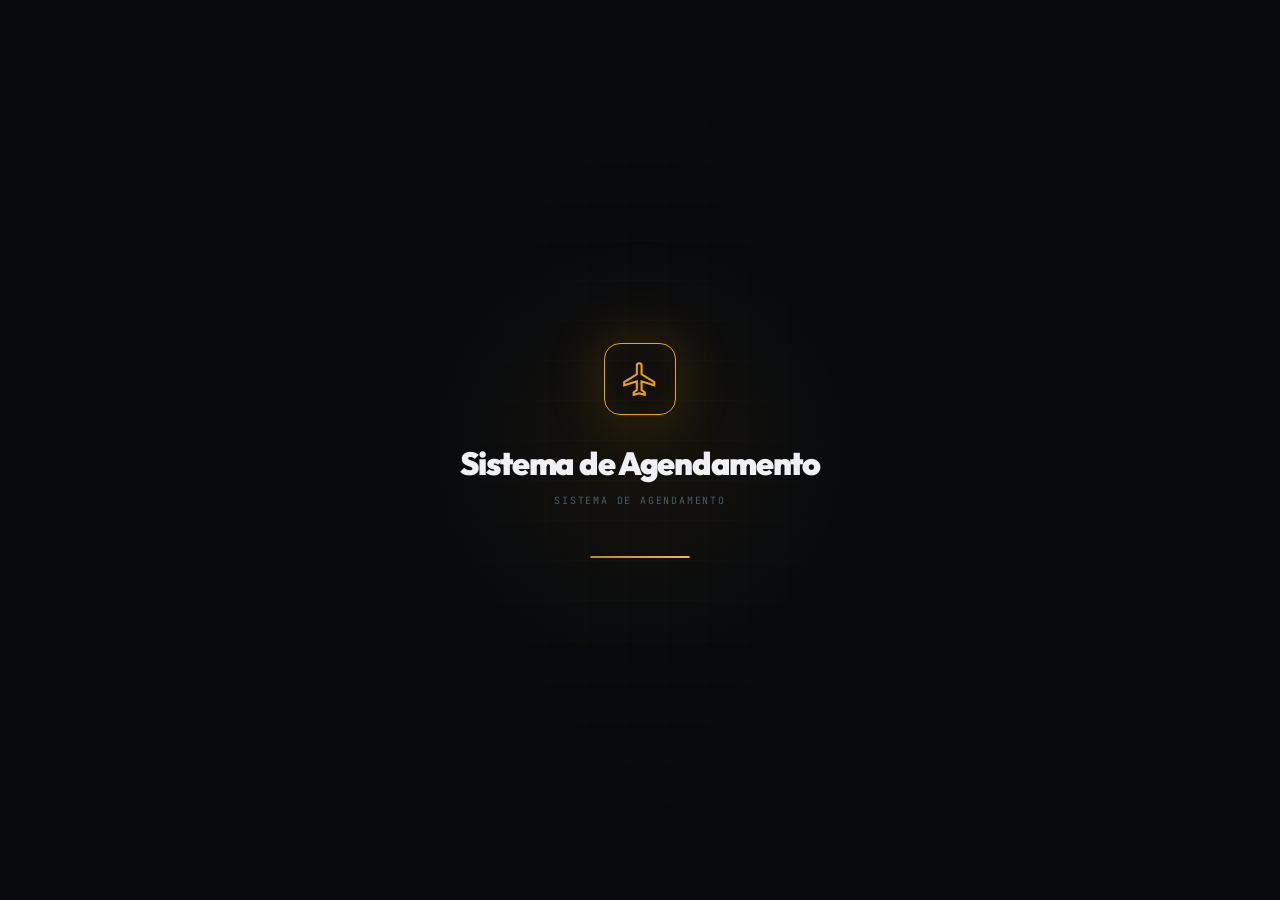
==== commit 7329e3b6: "second" ====
--- a/index.html
+++ b/index.html
@@ -1,1768 +1,2429 @@
 <!DOCTYPE html>
 <html lang="pt-BR">
 <head>
-  <meta charset="UTF-8"/>
-  <meta name="viewport" content="width=device-width,initial-scale=1,viewport-fit=cover,user-scalable=no"/>
-  <meta name="apple-mobile-web-app-capable" content="yes"/>
-  <meta name="apple-mobile-web-app-status-bar-style" content="black-translucent"/>
-  <meta name="apple-mobile-web-app-title" content="AeroFuel"/>
-  <meta name="mobile-web-app-capable" content="yes"/>
-  <meta name="theme-color" content="#0A0C0F"/>
-  <link rel="manifest" href="manifest.json"/>
-  <link rel="apple-touch-icon" href="icons/icon-192.png"/>
-  <title>AeroFuel — Sistema de Abastecimento</title>
-  <link rel="preconnect" href="https://fonts.googleapis.com"/>
-  <link rel="preconnect" href="https://fonts.gstatic.com" crossorigin/>
-  <link href="https://fonts.googleapis.com/css2?family=Syne:wght@400;600;700;800&family=DM+Mono:ital,wght@0,400;0,500;1,400&family=DM+Sans:wght@300;400;500;600&display=swap" rel="stylesheet"/>
-  <style>
-    /* ══════════════════════════════════════════════════════
-       AEROFUEL — DESIGN SYSTEM (inline, completo)
-    ══════════════════════════════════════════════════════ */
-    *,*::before,*::after{box-sizing:border-box;margin:0;padding:0;-webkit-tap-highlight-color:transparent}
-    :root{
-      --ink:#0A0C0F;--ink-90:#111317;--ink-80:#1A1D23;--ink-70:#232830;--ink-60:#2E3440;
-      --steel-40:#3E4556;--steel-30:#566070;--steel-20:#7A8494;--steel-10:#A8B2BF;--steel-05:#D4D9E0;
-      --fog:#EDEEF0;--white:#F8F9FB;
-      --amber:#E8A020;--amber-dim:#C4861A;--amber-glow:rgba(232,160,32,.14);--amber-line:rgba(232,160,32,.3);
-      --ok:#2A9D5C;--ok-bg:rgba(42,157,92,.12);--warn:#D97706;--warn-bg:rgba(217,119,6,.12);
-      --err:#DC3545;--err-bg:rgba(220,53,69,.12);--info:#3B82F6;--info-bg:rgba(59,130,246,.12);
-      --safe-top:env(safe-area-inset-top,0px);--safe-bottom:env(safe-area-inset-bottom,0px);
-      --r:8px;--rlg:14px;--rsm:4px;
-      --fh:'Syne',sans-serif;--fd:'DM Mono',monospace;--fb:'DM Sans',sans-serif;
-    }
-    html,body{height:100%;overflow:hidden;background:var(--ink);color:var(--white);font-family:var(--fb);font-size:15px;line-height:1.5;-webkit-font-smoothing:antialiased}
-    #app{display:flex;flex-direction:column;height:100dvh;max-width:430px;margin:0 auto;background:var(--ink);position:relative;overflow:hidden}
-    .screen{display:none;flex-direction:column;flex:1;overflow:hidden}
-    .screen.active{display:flex}
-    .scroll{flex:1;overflow-y:auto;-webkit-overflow-scrolling:touch}
-    .scroll::-webkit-scrollbar{display:none}
-    .pad{padding:14px 16px 24px}
-
-    /* ── Topbar ── */
-    .topbar{background:var(--ink-90);border-bottom:1px solid var(--ink-60);padding:calc(var(--safe-top) + 12px) 16px 14px;display:flex;align-items:center;gap:12px;flex-shrink:0;position:relative}
-    .topbar::after{content:'';position:absolute;bottom:0;left:0;right:0;height:1px;background:linear-gradient(90deg,var(--amber-line),transparent 60%)}
-    .tb-title{font-family:var(--fh);font-size:17px;font-weight:700;color:var(--white);flex:1;letter-spacing:-.01em}
-    .tb-sub{font-family:var(--fd);font-size:10px;color:var(--steel-20);margin-top:1px;letter-spacing:.04em;text-transform:uppercase}
-    .tb-back{width:34px;height:34px;border-radius:var(--r);background:var(--ink-70);border:1px solid var(--ink-60);color:var(--steel-10);font-size:16px;display:flex;align-items:center;justify-content:center;cursor:pointer;flex-shrink:0}
-    .tb-btn{background:var(--amber-glow);border:1px solid var(--amber-line);color:var(--amber);border-radius:var(--rsm);padding:6px 12px;font-family:var(--fd);font-size:10px;font-weight:500;cursor:pointer;letter-spacing:.06em}
-
-    /* ── Tab bar ── */
-    .tabbar{display:flex;background:var(--ink-90);border-top:1px solid var(--ink-60);padding-bottom:var(--safe-bottom);flex-shrink:0}
-    .tab{flex:1;display:flex;flex-direction:column;align-items:center;padding:9px 4px 10px;gap:3px;border:none;background:none;color:var(--steel-40);font-size:10px;font-family:var(--fb);cursor:pointer;letter-spacing:.02em;transition:color .15s}
-    .tab.active{color:var(--amber)}
-    .tab svg{width:20px;height:20px;stroke-width:1.6;stroke:currentColor;fill:none}
-
-    /* ── Buttons ── */
-    .btn{display:flex;align-items:center;justify-content:center;gap:8px;border:none;border-radius:var(--r);font-family:var(--fb);font-size:14px;font-weight:600;cursor:pointer;transition:all .15s;padding:13px 20px;width:100%;letter-spacing:.01em}
-    .btn:active{transform:scale(.98)}
-    .btn:disabled{opacity:.4;cursor:not-allowed;transform:none}
-    .btn-amber{background:var(--amber);color:var(--ink)}
-    .btn-ghost{background:var(--ink-70);color:var(--steel-10);border:1px solid var(--ink-60)}
-    .btn-outline{background:transparent;color:var(--amber);border:1px solid var(--amber-line)}
-    .btn-danger{background:var(--err-bg);color:#F87171;border:1px solid rgba(220,53,69,.25)}
-    .btn-sm{font-size:13px;padding:9px 14px;border-radius:var(--rsm)}
-    .btn-row{display:flex;gap:8px}
-    .btn-row .btn{flex:1}
-
-    /* ── Cards ── */
-    .card{background:var(--ink-80);border:1px solid var(--ink-60);border-radius:var(--rlg);padding:16px;margin-bottom:10px;position:relative;overflow:hidden}
-    .card::before{content:'';position:absolute;top:0;left:0;right:0;height:1px;background:linear-gradient(90deg,var(--amber-line) 0%,transparent 70%)}
-    .card-row{display:flex;align-items:flex-start;justify-content:space-between;gap:8px}
-    .card-title{font-family:var(--fd);font-size:13px;font-weight:500;color:var(--white);letter-spacing:.02em}
-    .card-sub{font-size:12px;color:var(--steel-20);margin-top:3px;line-height:1.4}
-    .divider{height:1px;background:var(--ink-60);margin:12px 0}
-
-    /* ── Badges ── */
-    .badge{display:inline-flex;align-items:center;gap:4px;font-family:var(--fd);font-size:10px;font-weight:500;padding:3px 7px;border-radius:var(--rsm);text-transform:uppercase;letter-spacing:.06em;white-space:nowrap}
-    .badge::before{content:'';width:5px;height:5px;border-radius:50%;flex-shrink:0}
-    .badge-ok{background:var(--ok-bg);color:#4ADE80}.badge-ok::before{background:#4ADE80}
-    .badge-warn{background:var(--warn-bg);color:#FBB040}.badge-warn::before{background:#FBB040}
-    .badge-err{background:var(--err-bg);color:#F87171}.badge-err::before{background:#F87171}
-    .badge-info{background:var(--info-bg);color:#93C5FD}.badge-info::before{background:#93C5FD}
-    .badge-mute{background:var(--ink-70);color:var(--steel-20)}.badge-mute::before{background:var(--steel-30)}
-
-    /* ── Forms ── */
-    .fg{margin-bottom:14px}
-    .fl{display:block;font-family:var(--fd);font-size:10px;font-weight:500;color:var(--steel-20);margin-bottom:6px;text-transform:uppercase;letter-spacing:.08em}
-    .fi,.fsel,.fta{width:100%;padding:12px 14px;font-size:14px;font-family:var(--fb);background:var(--ink-80);border:1px solid var(--ink-60);border-radius:var(--r);color:var(--white);outline:none;-webkit-appearance:none;appearance:none;transition:border-color .2s,box-shadow .2s}
-    .fi::placeholder,.fta::placeholder{color:var(--steel-40)}
-    .fi:focus,.fsel:focus,.fta:focus{border-color:var(--amber-dim);box-shadow:0 0 0 3px var(--amber-glow)}
-    .fi.err,.fsel.err{border-color:var(--err)}
-    .fsel option{background:var(--ink-80);color:var(--white)}
-    .fta{resize:none;height:80px}
-    .frow{display:grid;grid-template-columns:1fr 1fr;gap:10px}
-    .ferr{font-size:11px;color:#F87171;margin-top:4px;display:none}
-    .ferr.show{display:block}
-    .fhint{font-size:11px;color:var(--steel-30);margin-top:4px}
-
-    /* ── Section label ── */
-    .slabel{font-family:var(--fd);font-size:10px;font-weight:500;color:var(--steel-30);letter-spacing:.1em;text-transform:uppercase;margin:20px 0 10px;display:flex;align-items:center;gap:10px}
-    .slabel::after{content:'';flex:1;height:1px;background:var(--ink-60)}
-    .slabel:first-child{margin-top:4px}
-
-    /* ── Empty ── */
-    .empty{display:flex;flex-direction:column;align-items:center;justify-content:center;padding:60px 24px;text-align:center;gap:8px}
-    .empty svg{width:48px;height:48px;opacity:.2;margin-bottom:4px;stroke:var(--steel-10);fill:none;stroke-width:1.2}
-    .empty-title{font-family:var(--fh);font-size:15px;color:var(--steel-20)}
-    .empty-sub{font-size:13px;color:var(--steel-30)}
-
-    /* ── Modal ── */
-    .modal-bg{display:none;position:fixed;inset:0;background:rgba(0,0,0,.75);z-index:80;align-items:flex-end;justify-content:center}
-    .modal-bg.show{display:flex}
-    .sheet{background:var(--ink-80);border:1px solid var(--ink-60);border-radius:var(--rlg) var(--rlg) 0 0;padding:20px 16px;padding-bottom:calc(20px + var(--safe-bottom));width:100%;max-width:430px;position:relative}
-    .sheet-handle{width:36px;height:3px;background:var(--ink-60);border-radius:2px;margin:0 auto 18px}
-    .sheet-title{font-family:var(--fh);font-size:17px;font-weight:700;margin-bottom:14px}
-
-    /* ── Overlay ── */
-    .overlay{display:none;position:fixed;inset:0;background:rgba(0,0,0,.85);z-index:100;align-items:center;justify-content:center;padding:24px}
-    .overlay.show{display:flex}
-    .ovcard{background:var(--ink-80);border:1px solid var(--ink-60);border-radius:var(--rlg);padding:32px 24px;text-align:center;max-width:320px;width:100%;position:relative}
-    .ovcard::before{content:'';position:absolute;top:0;left:0;right:0;height:2px;background:linear-gradient(90deg,var(--amber),transparent);border-radius:var(--rlg) var(--rlg) 0 0}
-    .ov-icon{font-size:48px;margin-bottom:14px}
-    .ov-title{font-family:var(--fh);font-size:20px;font-weight:700;color:var(--white);margin-bottom:8px}
-    .ov-sub{font-size:13px;color:var(--steel-20);margin-bottom:22px;line-height:1.6}
-
-    /* ── Splash ── */
-    #screen-splash{background:var(--ink);align-items:center;justify-content:center;gap:0}
-    .sp-mark{width:64px;height:64px;border:1.5px solid var(--amber);border-radius:var(--r);display:flex;align-items:center;justify-content:center;margin-bottom:24px;animation:mIn .55s ease both}
-    .sp-mark svg{width:34px;height:34px;stroke:var(--amber);fill:none;stroke-width:1.4}
-    @keyframes mIn{from{opacity:0;transform:scale(.7)}to{opacity:1;transform:scale(1)}}
-    .sp-name{font-family:var(--fh);font-size:28px;font-weight:800;color:var(--white);letter-spacing:-.02em;animation:fUp .5s .2s ease both}
-    .sp-tag{font-family:var(--fd);font-size:10px;color:var(--steel-30);letter-spacing:.14em;text-transform:uppercase;margin-top:5px;animation:fUp .5s .35s ease both}
-    .sp-bar{width:120px;height:2px;background:var(--ink-60);border-radius:1px;margin-top:44px;overflow:hidden;animation:fUp .4s .5s ease both}
-    .sp-fill{height:100%;background:var(--amber);border-radius:1px;animation:lBar 1.5s .6s ease forwards;width:0}
-    @keyframes lBar{to{width:100%}}
-    @keyframes fUp{from{opacity:0;transform:translateY(10px)}to{opacity:1;transform:none}}
-
-    /* ── Login Select ── */
-    #screen-login-select{background:var(--ink);justify-content:flex-end}
-    .ls-hero{flex:1;display:flex;flex-direction:column;align-items:center;justify-content:center;padding:40px 24px;gap:0}
-    .ls-mark{width:72px;height:72px;border:1.5px solid var(--amber);border-radius:var(--rlg);display:flex;align-items:center;justify-content:center;margin-bottom:20px}
-    .ls-mark svg{width:38px;height:38px;stroke:var(--amber);fill:none;stroke-width:1.3}
-    .ls-brand{font-family:var(--fh);font-size:30px;font-weight:800;color:var(--white);letter-spacing:-.02em}
-    .ls-tagline{font-family:var(--fd);font-size:10px;color:var(--steel-30);letter-spacing:.12em;text-transform:uppercase;margin-top:6px}
-    .ls-card{background:var(--ink-90);border:1px solid var(--ink-60);border-radius:var(--rlg) var(--rlg) 0 0;padding:28px 20px;padding-bottom:calc(28px + var(--safe-bottom))}
-    .ls-card-title{font-family:var(--fh);font-size:18px;font-weight:700;margin-bottom:6px}
-    .ls-card-sub{font-size:13px;color:var(--steel-20);margin-bottom:22px;line-height:1.5}
-    .ls-option{display:flex;align-items:center;gap:14px;background:var(--ink-80);border:1px solid var(--ink-60);border-radius:var(--r);padding:16px;margin-bottom:10px;cursor:pointer;transition:border-color .15s}
-    .ls-option:active{border-color:var(--amber-dim)}
-    .ls-opt-icon{width:44px;height:44px;border-radius:var(--r);display:flex;align-items:center;justify-content:center;flex-shrink:0}
-    .ls-opt-icon svg{width:22px;height:22px;stroke-width:1.4;fill:none}
-    .ls-option-pilot .ls-opt-icon{background:var(--amber-glow);border:1px solid var(--amber-line)}
-    .ls-option-pilot .ls-opt-icon svg{stroke:var(--amber)}
-    .ls-option-admin .ls-opt-icon{background:var(--info-bg);border:1px solid rgba(59,130,246,.2)}
-    .ls-option-admin .ls-opt-icon svg{stroke:#93C5FD}
-    .ls-opt-title{font-family:var(--fh);font-size:15px;font-weight:700}
-    .ls-opt-sub{font-size:12px;color:var(--steel-20);margin-top:2px}
-    .ls-opt-arrow{margin-left:auto;color:var(--steel-30);font-size:18px}
-
-    /* ── Login Pilot ── */
-    #screen-login-pilot{background:var(--ink)}
-    .lp-header{background:var(--ink-90);border-bottom:1px solid var(--ink-60);padding:calc(var(--safe-top) + 12px) 16px 14px;display:flex;align-items:center;gap:12px;flex-shrink:0}
-    .lp-header-title{font-family:var(--fh);font-size:17px;font-weight:700;color:var(--white);flex:1}
-    .lp-scroll{flex:1;overflow-y:auto;-webkit-overflow-scrolling:touch}
-    .lp-pad{padding:20px 16px 32px}
-    .lp-intro{font-size:13px;color:var(--steel-20);margin-bottom:22px;line-height:1.6}
-    .lp-intro strong{color:var(--steel-10)}
-
-    /* ── Login Admin ── */
-    #screen-login-admin{background:var(--ink)}
-    .la-badge{display:inline-flex;align-items:center;gap:6px;background:var(--info-bg);border:1px solid rgba(59,130,246,.2);color:#93C5FD;border-radius:var(--rsm);padding:5px 10px;font-family:var(--fd);font-size:10px;font-weight:500;letter-spacing:.06em;text-transform:uppercase;margin-bottom:18px}
-    .la-alert{background:var(--warn-bg);border:1px solid rgba(217,119,6,.2);border-radius:var(--r);padding:12px 14px;font-size:12px;color:#FBB040;line-height:1.5;margin-bottom:18px}
-
-    /* ── Step bar ── */
-    .stepbar{display:flex;gap:4px;margin-bottom:8px}
-    .seg{flex:1;height:2px;border-radius:1px;background:var(--ink-60);transition:background .3s}
-    .seg.done{background:var(--amber)}
-
-    /* ── Inner tabs ── */
-    .itabs{display:flex;border-bottom:1px solid var(--ink-60);background:var(--ink-90);flex-shrink:0}
-    .itab{flex:1;padding:12px 4px;font-size:12px;font-weight:500;font-family:var(--fb);text-align:center;border:none;background:none;color:var(--steel-30);cursor:pointer;border-bottom:2px solid transparent;margin-bottom:-1px;transition:all .2s;letter-spacing:.02em}
-    .itab.active{color:var(--amber);border-bottom-color:var(--amber)}
-
-    /* ── Slot grid ── */
-    .slotgrid{display:grid;grid-template-columns:repeat(4,1fr);gap:6px;margin-top:8px}
-    .slot{padding:9px 4px;border-radius:var(--rsm);font-family:var(--fd);font-size:11px;font-weight:500;text-align:center;border:1px solid var(--ink-60);cursor:pointer;background:var(--ink-80);color:var(--steel-20);transition:all .12s}
-    .slot.av{border-color:rgba(42,157,92,.4);color:#4ADE80;background:rgba(42,157,92,.08)}
-    .slot.few{border-color:rgba(217,119,6,.4);color:#FBB040;background:rgba(217,119,6,.08)}
-    .slot.full{border-color:var(--ink-60);color:var(--steel-40);background:var(--ink-90);text-decoration:line-through;cursor:not-allowed}
-    .slot.sel{border-color:var(--amber);background:var(--amber-glow);color:var(--amber)}
-
-    /* ── Qty slider ── */
-    .qtyrow{display:flex;align-items:center;gap:10px}
-    input[type=range]{width:100%;accent-color:var(--amber);height:3px;flex:1;cursor:pointer}
-    .qtydsp{background:var(--amber-glow);border:1px solid var(--amber-line);color:var(--amber);border-radius:var(--rsm);padding:6px 10px;font-family:var(--fd);font-size:12px;white-space:nowrap;flex-shrink:0}
-
-    /* ── Summary ── */
-    .sumbox{background:var(--ink-90);border:1px solid var(--ink-60);border-radius:var(--rlg);padding:16px;margin-bottom:12px}
-    .sumbox-hd{font-family:var(--fd);font-size:10px;font-weight:500;color:var(--amber);text-transform:uppercase;letter-spacing:.1em;margin-bottom:14px}
-    .sumrow{display:flex;justify-content:space-between;margin-bottom:8px}
-    .sumkey{font-size:12px;color:var(--steel-20)}
-    .sumval{font-size:12px;font-weight:600;color:var(--white);text-align:right;max-width:60%}
-    .sumtotal{display:flex;justify-content:space-between;align-items:center;border-top:1px solid var(--ink-60);padding-top:12px;margin-top:8px}
-    .sumtotal-lbl{font-family:var(--fh);font-size:14px;font-weight:600}
-    .sumtotal-val{font-family:var(--fd);font-size:22px;color:var(--amber)}
-
-    /* ── Checkbox ── */
-    .chkrow{display:flex;align-items:center;gap:10px;margin-bottom:14px}
-    .chkrow input[type=checkbox]{width:16px;height:16px;accent-color:var(--amber);flex-shrink:0;cursor:pointer}
-    .chkrow label{font-size:13px;color:var(--steel-10);cursor:pointer}
-    .chkrow a{color:var(--amber);text-decoration:none}
-
-    /* ── Week strip ── */
-    .weekstrip{display:flex;gap:5px;margin-bottom:10px}
-    .daycell{flex:1;display:flex;flex-direction:column;align-items:center;padding:8px 4px;border-radius:var(--r);background:var(--ink-80);border:1px solid var(--ink-60);cursor:pointer;gap:4px;min-width:0}
-    .daycell.today{background:var(--ink-70);border-color:var(--amber-dim)}
-    .daynum{font-family:var(--fd);font-size:14px;font-weight:500;color:var(--white)}
-    .dayname{font-family:var(--fd);font-size:9px;color:var(--steel-30);text-transform:uppercase}
-    .daycell.today .daynum,.daycell.today .dayname{color:var(--amber)}
-    .dot{width:5px;height:5px;border-radius:50%}
-
-    /* ── Legend ── */
-    .legend{display:flex;gap:14px;flex-wrap:wrap;margin-bottom:14px}
-    .leg{display:flex;align-items:center;gap:5px;font-family:var(--fd);font-size:10px;color:var(--steel-30)}
-
-    /* ── Profile ── */
-    .profhead{display:flex;align-items:center;gap:14px;background:var(--ink-80);border:1px solid var(--ink-60);border-radius:var(--rlg);padding:16px;margin-bottom:10px;position:relative;overflow:hidden}
-    .profhead::before{content:'';position:absolute;top:0;left:0;right:0;height:1px;background:linear-gradient(90deg,var(--amber-line),transparent 70%)}
-    .avatar{width:52px;height:52px;border-radius:var(--r);background:var(--amber-glow);border:1px solid var(--amber-line);display:flex;align-items:center;justify-content:center;font-family:var(--fd);font-size:16px;font-weight:500;color:var(--amber);flex-shrink:0}
-    .prof-name{font-family:var(--fh);font-size:16px;font-weight:700}
-    .prof-sub{font-family:var(--fd);font-size:11px;color:var(--steel-20);margin-top:2px;letter-spacing:.04em}
-
-    /* ── Admin stat grid ── */
-    .statgrid{display:grid;grid-template-columns:1fr 1fr;gap:8px;margin-bottom:10px}
-    .statcard{background:var(--ink-80);border:1px solid var(--ink-60);border-radius:var(--rlg);padding:14px;position:relative;overflow:hidden}
-    .statcard::after{content:'';position:absolute;bottom:0;left:0;right:0;height:2px}
-    .statcard-amber::after{background:var(--amber)}
-    .statcard-ok::after{background:var(--ok)}
-    .statcard-err::after{background:var(--err)}
-    .statcard-info::after{background:var(--info)}
-    .stat-val{font-family:var(--fd);font-size:28px;font-weight:500;color:var(--white);margin-bottom:2px}
-    .stat-lbl{font-family:var(--fd);font-size:10px;color:var(--steel-30);text-transform:uppercase;letter-spacing:.08em}
-
-    /* ── Admin list item ── */
-    .alist-item{display:flex;align-items:center;gap:12px;padding:12px 0;border-bottom:1px solid var(--ink-60)}
-    .alist-item:last-child{border-bottom:none}
-    .alist-dot{width:8px;height:8px;border-radius:50%;flex-shrink:0;margin-top:2px}
-    .alist-main{flex:1;min-width:0}
-    .alist-title{font-family:var(--fd);font-size:12px;font-weight:500;color:var(--white);letter-spacing:.02em}
-    .alist-sub{font-size:11px;color:var(--steel-30);margin-top:2px}
-
-    /* ── Notification dot on tab ── */
-    .tab-rel{position:relative;display:inline-block}
-    .tab-dot{position:absolute;top:-2px;right:-4px;width:7px;height:7px;background:var(--err);border-radius:50%;border:1.5px solid var(--ink-90)}
-
-    /* ── Alert ── */
-    .alert{padding:10px 14px;border-radius:var(--r);font-size:13px;line-height:1.4;margin-bottom:12px}
-    .alert-warn{background:var(--warn-bg);color:#FBB040;border:1px solid rgba(217,119,6,.2)}
-    .alert-ok{background:var(--ok-bg);color:#4ADE80;border:1px solid rgba(42,157,92,.2)}
-
-    /* ── Toast ── */
-    #toast{position:fixed;bottom:calc(80px + var(--safe-bottom));left:16px;right:16px;max-width:398px;margin:0 auto;background:var(--ink-60);border:1px solid var(--steel-40);border-radius:var(--r);padding:12px 16px;font-size:13px;color:var(--white);z-index:200;opacity:0;transform:translateY(8px);transition:all .25s;pointer-events:none}
-    #toast.show{opacity:1;transform:none}
-
-    /* ── Toggle switch ── */
-    .toggle-row{display:flex;justify-content:space-between;align-items:center;margin-bottom:14px}
-    .toggle-info .toggle-title{font-size:14px;font-weight:500}
-    .toggle-info .toggle-sub{font-size:12px;color:var(--steel-20);margin-top:2px}
-    .toggle{position:relative;display:inline-block;width:44px;height:24px;flex-shrink:0}
-    .toggle input{opacity:0;width:0;height:0;position:absolute}
-    .toggle-slider{position:absolute;inset:0;background:var(--ink-60);border-radius:24px;cursor:pointer;transition:.3s}
-    .toggle-slider::before{content:'';position:absolute;width:18px;height:18px;left:3px;bottom:3px;background:var(--steel-20);border-radius:50%;transition:.3s}
-    .toggle input:checked + .toggle-slider{background:var(--amber-glow);border:1px solid var(--amber-dim)}
-    .toggle input:checked + .toggle-slider::before{transform:translateX(20px);background:var(--amber)}
-
-    /* ── Home greeting ── */
-    .home-header{background:var(--ink-90);padding:calc(var(--safe-top) + 14px) 16px 16px;display:flex;align-items:center;justify-content:space-between;gap:10px;flex-shrink:0;border-bottom:1px solid var(--ink-60);position:relative}
-    .home-header::after{content:'';position:absolute;bottom:0;left:0;right:0;height:1px;background:linear-gradient(90deg,var(--amber-line),transparent 60%)}
-    .home-greet{font-family:var(--fd);font-size:10px;color:var(--steel-30);text-transform:uppercase;letter-spacing:.1em}
-    .home-user{font-family:var(--fh);font-size:20px;font-weight:700;color:var(--white);margin-top:2px}
-    .home-notif-btn{width:36px;height:36px;border-radius:var(--r);background:var(--ink-70);border:1px solid var(--ink-60);display:flex;align-items:center;justify-content:center;cursor:pointer;position:relative}
-    .home-notif-btn svg{width:18px;height:18px;stroke:var(--steel-10);fill:none;stroke-width:1.6}
-    .notif-badge-dot{position:absolute;top:-2px;right:-2px;width:8px;height:8px;background:var(--err);border-radius:50%;border:2px solid var(--ink-90)}
-
-    /* ── Notif item ── */
-    .notif-item{display:flex;gap:12px;align-items:flex-start;padding:14px 0;border-bottom:1px solid var(--ink-60)}
-    .notif-item.unread .notif-title{color:var(--white)}
-    .notif-icon{width:36px;height:36px;border-radius:var(--r);display:flex;align-items:center;justify-content:center;flex-shrink:0;font-size:16px}
-    .notif-title{font-size:14px;font-weight:500;color:var(--steel-10)}
-    .notif-body{font-size:12px;color:var(--steel-30);margin-top:3px;line-height:1.4}
-    .notif-dot{width:7px;height:7px;border-radius:50%;background:var(--amber);flex-shrink:0;margin-top:5px}
-
-    /* ── Avail pill ── */
-    .avpill{display:flex;align-items:center;gap:8px;padding:10px 14px;border-radius:var(--r);font-family:var(--fd);font-size:11px;margin-top:10px;letter-spacing:.04em}
-    .avpill.ok{background:var(--ok-bg);color:#4ADE80;border:1px solid rgba(42,157,92,.2)}
-    .avpill.no{background:var(--err-bg);color:#F87171;border:1px solid rgba(220,53,69,.2)}
-    .avpill.hid{display:none}
-
-    /* ══ INSTALL SHEET ══════════════════════════════════════ */
-    #install-backdrop{
-      display:none;position:fixed;inset:0;background:rgba(0,0,0,.7);
-      z-index:300;-webkit-backdrop-filter:blur(4px);backdrop-filter:blur(4px);
-      align-items:flex-end;justify-content:center;
-    }
-    #install-backdrop.show{display:flex}
-    #install-sheet{
-      background:var(--ink-80);
-      border:1px solid var(--ink-60);
-      border-radius:20px 20px 0 0;
-      padding:0 0 calc(20px + var(--safe-bottom));
-      width:100%;max-width:430px;
-      position:relative;
-      animation:sheetUp .35s cubic-bezier(.16,1,.3,1) both;
-    }
-    @keyframes sheetUp{from{transform:translateY(100%)}to{transform:none}}
-    .isheet-handle{width:36px;height:3px;background:var(--ink-60);border-radius:2px;margin:14px auto 0}
-    .isheet-header{padding:16px 20px 14px;border-bottom:1px solid var(--ink-60);display:flex;align-items:center;gap:12px;position:relative}
-    .isheet-header::after{content:'';position:absolute;bottom:0;left:0;right:0;height:1px;background:linear-gradient(90deg,var(--amber-line),transparent 60%)}
-    .isheet-app-icon{
-      width:48px;height:48px;border-radius:11px;
-      background:var(--ink);border:1.5px solid var(--amber);
-      display:flex;align-items:center;justify-content:center;flex-shrink:0;
-    }
-    .isheet-app-icon svg{width:26px;height:26px;stroke:var(--amber);fill:none;stroke-width:1.4}
-    .isheet-app-name{font-family:var(--fh);font-size:16px;font-weight:700}
-    .isheet-app-sub{font-family:var(--fd);font-size:10px;color:var(--steel-30);letter-spacing:.06em;margin-top:2px}
-    .isheet-close{margin-left:auto;width:28px;height:28px;border-radius:50%;background:var(--ink-70);border:1px solid var(--ink-60);color:var(--steel-20);font-size:14px;display:flex;align-items:center;justify-content:center;cursor:pointer;flex-shrink:0}
-
-    /* Steps carousel (iOS) */
-    .isheet-body{padding:18px 20px}
-    .istep-carousel{position:relative;overflow:hidden}
-    .istep-track{display:flex;transition:transform .4s cubic-bezier(.16,1,.3,1)}
-    .istep-slide{flex-shrink:0;width:100%}
-
-    /* Step visual card */
-    .istep-visual{
-      background:var(--ink-90);border:1px solid var(--ink-60);border-radius:14px;
-      padding:16px;margin-bottom:14px;
-      display:flex;align-items:center;gap:14px;
-      position:relative;overflow:hidden;
-    }
-    .istep-visual::before{content:'';position:absolute;top:0;left:0;right:0;height:1px;background:linear-gradient(90deg,var(--amber-line),transparent 70%)}
-    .istep-num{
-      width:32px;height:32px;border-radius:8px;
-      background:var(--amber);
-      display:flex;align-items:center;justify-content:center;
-      font-family:var(--fd);font-size:13px;font-weight:700;color:var(--ink);
-      flex-shrink:0;
-    }
-    .istep-icon-area{
-      flex:1;display:flex;align-items:center;justify-content:center;
-      gap:12px;
-    }
-    /* Fake phone UI elements */
-    .fake-safari-bar{
-      background:var(--ink-70);border:1px solid var(--ink-60);border-radius:8px;
-      padding:8px 12px;display:flex;align-items:center;gap:8px;flex:1;
-    }
-    .fake-url{font-family:var(--fd);font-size:10px;color:var(--steel-20);flex:1;letter-spacing:.03em;white-space:nowrap;overflow:hidden;text-overflow:ellipsis}
-    .fake-share-btn{
-      width:30px;height:30px;border-radius:7px;
-      background:var(--amber-glow);border:1px solid var(--amber-line);
-      display:flex;align-items:center;justify-content:center;flex-shrink:0;
-    }
-    .fake-share-btn svg{width:15px;height:15px;stroke:var(--amber);fill:none;stroke-width:2}
-    .fake-share-btn.pulsing{animation:btnPulse 1.5s ease-in-out infinite}
-    @keyframes btnPulse{0%,100%{box-shadow:0 0 0 0 rgba(232,160,32,.4)}50%{box-shadow:0 0 0 8px rgba(232,160,32,0)}}
-
-    .fake-menu{
-      background:var(--ink-70);border:1px solid var(--ink-60);border-radius:10px;
-      padding:0;overflow:hidden;flex:1;
-    }
-    .fake-menu-item{
-      display:flex;align-items:center;gap:10px;
-      padding:9px 12px;border-bottom:1px solid var(--ink-60);
-      font-size:12px;color:var(--steel-10);
-    }
-    .fake-menu-item:last-child{border-bottom:none}
-    .fake-menu-item.highlight{background:var(--amber-glow);color:var(--amber);font-weight:600}
-    .fake-menu-item svg{width:16px;height:16px;flex-shrink:0}
-    .fake-menu-item.highlight svg{stroke:var(--amber)}
-    .fake-menu-item svg{stroke:var(--steel-20);fill:none;stroke-width:1.6}
-
-    .fake-confirm{
-      background:var(--ink-70);border:1px solid var(--ink-60);border-radius:10px;
-      padding:12px;flex:1;
-    }
-    .fake-confirm-title{font-family:var(--fh);font-size:12px;font-weight:700;margin-bottom:4px}
-    .fake-confirm-sub{font-size:10px;color:var(--steel-30);margin-bottom:10px}
-    .fake-confirm-btn{
-      width:100%;padding:7px;border-radius:6px;
-      background:var(--amber);border:none;color:var(--ink);
-      font-family:var(--fb);font-size:12px;font-weight:700;cursor:default;
-    }
-
-    /* Step text */
-    .istep-text{margin-bottom:16px}
-    .istep-title{font-family:var(--fh);font-size:16px;font-weight:700;margin-bottom:5px}
-    .istep-desc{font-size:13px;color:var(--steel-20);line-height:1.6}
-    .istep-desc strong{color:var(--white)}
-
-    /* Dots */
-    .istep-dots{display:flex;justify-content:center;gap:6px;margin-bottom:16px}
-    .istep-dot{width:6px;height:6px;border-radius:50%;background:var(--ink-60);transition:all .3s}
-    .istep-dot.active{background:var(--amber);width:18px;border-radius:3px}
-
-    /* Nav buttons */
-    .isheet-nav{display:flex;gap:8px}
-    .isheet-btn-prev{
-      width:44px;height:44px;border-radius:var(--r);flex-shrink:0;
-      background:var(--ink-70);border:1px solid var(--ink-60);color:var(--steel-10);
-      font-size:18px;display:flex;align-items:center;justify-content:center;cursor:pointer;
-      transition:opacity .15s;
-    }
-    .isheet-btn-prev:disabled{opacity:.3;cursor:default}
-    .isheet-btn-next{
-      flex:1;height:44px;border-radius:var(--r);
-      background:var(--amber);border:none;color:var(--ink);
-      font-family:var(--fb);font-size:14px;font-weight:700;cursor:pointer;
-      display:flex;align-items:center;justify-content:center;gap:8px;
-      transition:opacity .15s;
-    }
-    .isheet-btn-next.done{background:var(--ok-bg);color:#4ADE80;border:1px solid rgba(42,157,92,.25)}
-
-    /* Android / Desktop single panel */
-    .install-direct{padding:4px 0 8px}
-    .install-direct-title{font-family:var(--fh);font-size:16px;font-weight:700;margin-bottom:6px}
-    .install-direct-desc{font-size:13px;color:var(--steel-20);line-height:1.6;margin-bottom:16px}
-    .install-direct-btn{
-      width:100%;padding:14px;border-radius:var(--r);
-      background:var(--amber);border:none;color:var(--ink);
-      font-family:var(--fb);font-size:15px;font-weight:700;cursor:pointer;
-      display:flex;align-items:center;justify-content:center;gap:8px;
-    }
-    .install-direct-btn svg{width:18px;height:18px;stroke:var(--ink);fill:none;stroke-width:2.2}
-    .install-direct-btn:disabled{opacity:.5;cursor:default}
-    .install-secondary-btn{
-      width:100%;padding:11px;border-radius:var(--r);margin-top:8px;
-      background:transparent;border:1px solid var(--ink-60);color:var(--steel-10);
-      font-family:var(--fb);font-size:13px;cursor:pointer;
-    }
-
-    /* Floating install nudge (shown after login) */
-    #install-nudge{
-      position:fixed;bottom:calc(70px + var(--safe-bottom) + 12px);
-      left:50%;transform:translateX(-50%);
-      z-index:50;
-      background:var(--ink-80);border:1px solid var(--amber-line);border-radius:12px;
-      padding:10px 16px;
-      display:flex;align-items:center;gap:10px;
-      box-shadow:0 8px 32px rgba(0,0,0,.5);
-      cursor:pointer;
-      animation:nudgeIn .5s .8s cubic-bezier(.16,1,.3,1) both;
-      white-space:nowrap;
-      display:none;
-    }
-    @keyframes nudgeIn{from{opacity:0;transform:translateX(-50%) translateY(16px)}to{opacity:1;transform:translateX(-50%) translateY(0)}}
-    #install-nudge .nudge-icon{font-size:20px;flex-shrink:0}
-    #install-nudge .nudge-text{font-size:13px;font-weight:500}
-    #install-nudge .nudge-text span{font-family:var(--fd);font-size:10px;color:var(--amber);display:block;letter-spacing:.06em;margin-top:1px;text-transform:uppercase}
-    #install-nudge .nudge-close{margin-left:6px;color:var(--steel-30);font-size:16px;padding:2px 4px;cursor:pointer}
-    /* ════════════════════════════════════════════════════════ */
-  </style>
+<meta charset="UTF-8"/>
+<meta name="viewport" content="width=device-width,initial-scale=1,viewport-fit=cover,user-scalable=no"/>
+<meta name="apple-mobile-web-app-capable" content="yes"/>
+<meta name="apple-mobile-web-app-status-bar-style" content="black-translucent"/>
+<meta name="apple-mobile-web-app-title" content="Sistema de Agendamento"/>
+<meta name="mobile-web-app-capable" content="yes"/>
+<meta name="theme-color" content="#080A0D"/>
+<link rel="manifest" href="manifest.json"/>
+<link rel="apple-touch-icon" href="icons/icon-192.png"/>
+<title>Sistema de Agendamento </title>
+<link rel="preconnect" href="https://fonts.googleapis.com"/>
+<link rel="preconnect" href="https://fonts.gstatic.com" crossorigin/>
+<link href="https://fonts.googleapis.com/css2?family=Outfit:wght@300;400;500;600;700;800;900&family=JetBrains+Mono:wght@400;500;600&display=swap" rel="stylesheet"/>
+<style>
+/* ════════════════════════════════════════════════════════════════
+   SISTEMA DE AGENDAMENTO — DESIGN SYSTEM
+   Estética: Cockpit Industrial · Precisão Técnica · Exclusivo
+   Tipografia: Outfit (display) + JetBrains Mono (dados)
+   Paleta: Grafite profundo + Âmbar aviação + Branco névoa
+════════════════════════════════════════════════════════════════ */
+*,*::before,*::after{box-sizing:border-box;margin:0;padding:0;-webkit-tap-highlight-color:transparent}
+
+:root{
+  /* Fundos */
+  --bg-deep:#080A0D;
+  --bg-base:#0D1014;
+  --bg-raised:#131720;
+  --bg-float:#181E28;
+  --bg-hover:#1E2534;
+  /* Bordas */
+  --border-faint:rgba(255,255,255,.05);
+  --border-subtle:rgba(255,255,255,.08);
+  --border-mid:rgba(255,255,255,.12);
+  --border-strong:rgba(255,255,255,.18);
+  /* Texto */
+  --text-primary:#EEF0F4;
+  --text-secondary:#8B95A8;
+  --text-muted:#4E5A6B;
+  --text-faint:#2E3845;
+  /* Âmbar — acento principal */
+  --amber:#F0A500;
+  --amber-bright:#FFB820;
+  --amber-dim:#C4851A;
+  --amber-bg:rgba(240,165,0,.08);
+  --amber-border:rgba(240,165,0,.2);
+  --amber-glow:rgba(240,165,0,.15);
+  /* Status */
+  --verde:#22C55E;
+  --verde-bg:rgba(34,197,94,.1);
+  --verde-border:rgba(34,197,94,.2);
+  --laranja:#F97316;
+  --laranja-bg:rgba(249,115,22,.1);
+  --laranja-border:rgba(249,115,22,.2);
+  --vermelho:#EF4444;
+  --vermelho-bg:rgba(239,68,68,.1);
+  --vermelho-border:rgba(239,68,68,.2);
+  --azul:#3B82F6;
+  --azul-bg:rgba(59,130,246,.1);
+  --azul-border:rgba(59,130,246,.2);
+  /* Safe areas */
+  --safe-top:env(safe-area-inset-top,0px);
+  --safe-bottom:env(safe-area-inset-bottom,0px);
+  /* Raios */
+  --r-xs:4px; --r-sm:8px; --r-md:12px; --r-lg:16px; --r-xl:22px;
+  /* Tipografia */
+  --font-display:'Outfit',sans-serif;
+  --font-data:'JetBrains Mono',monospace;
+}
+
+html,body{
+  height:100%;overflow:hidden;
+  background:var(--bg-deep);color:var(--text-primary);
+  font-family:var(--font-display);font-size:15px;line-height:1.5;
+  -webkit-font-smoothing:antialiased;-moz-osx-font-smoothing:grayscale;
+}
+
+/* ── Shell ── */
+#app{
+  display:flex;flex-direction:column;
+  height:100dvh;max-width:430px;margin:0 auto;
+  background:var(--bg-base);position:relative;overflow:hidden;
+}
+
+/* ── Telas ── */
+.tela{display:none;flex-direction:column;flex:1;overflow:hidden}
+.tela.ativa{display:flex}
+.rolar{flex:1;overflow-y:auto;-webkit-overflow-scrolling:touch}
+.rolar::-webkit-scrollbar{display:none}
+.pad{padding:14px 16px 32px}
+
+/* ─────────────────────────────────────────────────────────────
+   TOPBAR
+───────────────────────────────────────────────────────────── */
+.topbar{
+  background:var(--bg-raised);
+  padding:calc(var(--safe-top) + 12px) 16px 14px;
+  display:flex;align-items:center;gap:12px;flex-shrink:0;
+  position:relative;border-bottom:1px solid var(--border-faint);
+}
+.topbar::after{
+  content:'';position:absolute;bottom:0;left:0;right:0;height:1px;
+  background:linear-gradient(90deg,var(--amber-border) 0%,transparent 55%);
+}
+.tb-titulo{font-size:17px;font-weight:700;color:var(--text-primary);flex:1;letter-spacing:-.02em}
+.tb-sub{font-family:var(--font-data);font-size:9px;color:var(--text-muted);margin-top:2px;letter-spacing:.08em;text-transform:uppercase}
+.tb-voltar{
+  width:34px;height:34px;border-radius:var(--r-sm);
+  background:var(--bg-hover);border:1px solid var(--border-subtle);
+  color:var(--text-secondary);font-size:18px;
+  display:flex;align-items:center;justify-content:center;cursor:pointer;flex-shrink:0;
+  transition:all .15s;
+}
+.tb-voltar:active{background:var(--bg-float)}
+.tb-acao{
+  background:var(--amber-bg);border:1px solid var(--amber-border);
+  color:var(--amber);border-radius:var(--r-xs);
+  padding:6px 12px;font-family:var(--font-data);font-size:9px;font-weight:600;
+  cursor:pointer;letter-spacing:.08em;text-transform:uppercase;transition:all .15s;
+}
+.tb-acao:active{background:var(--amber-glow)}
+
+/* ─────────────────────────────────────────────────────────────
+   BARRA DE ABAS
+───────────────────────────────────────────────────────────── */
+.barra-abas{
+  display:flex;background:var(--bg-raised);
+  border-top:1px solid var(--border-faint);
+  padding-bottom:var(--safe-bottom);flex-shrink:0;
+}
+.aba{
+  flex:1;display:flex;flex-direction:column;align-items:center;
+  padding:9px 4px 10px;gap:3px;border:none;background:none;
+  color:var(--text-faint);font-size:9px;font-family:var(--font-display);
+  font-weight:600;cursor:pointer;letter-spacing:.04em;text-transform:uppercase;
+  transition:color .2s;position:relative;
+}
+.aba.ativa{color:var(--amber)}
+.aba.ativa::before{
+  content:'';position:absolute;top:0;left:20%;right:20%;height:2px;
+  background:var(--amber);border-radius:0 0 3px 3px;
+}
+.aba svg{width:20px;height:20px;stroke-width:1.6;stroke:currentColor;fill:none}
+
+/* ─────────────────────────────────────────────────────────────
+   BOTÕES
+───────────────────────────────────────────────────────────── */
+.btn{
+  display:flex;align-items:center;justify-content:center;gap:8px;
+  border:none;border-radius:var(--r-md);font-family:var(--font-display);
+  font-size:14px;font-weight:700;cursor:pointer;transition:all .15s;
+  padding:14px 20px;width:100%;letter-spacing:-.01em;
+}
+.btn:active{transform:scale(.97)}
+.btn:disabled{opacity:.35;cursor:not-allowed;transform:none}
+.btn-principal{background:var(--amber);color:#000}
+.btn-principal:hover{background:var(--amber-bright)}
+.btn-secundario{background:var(--bg-hover);color:var(--text-secondary);border:1px solid var(--border-subtle)}
+.btn-contorno{background:transparent;color:var(--amber);border:1px solid var(--amber-border)}
+.btn-perigo{background:var(--vermelho-bg);color:var(--vermelho);border:1px solid var(--vermelho-border)}
+.btn-sm{font-size:12px;padding:9px 14px;border-radius:var(--r-sm)}
+.btn-lg{font-size:16px;padding:16px 24px;border-radius:var(--r-lg)}
+.linha-btns{display:flex;gap:8px}
+.linha-btns .btn{flex:1}
+
+/* ─────────────────────────────────────────────────────────────
+   CARTÕES
+───────────────────────────────────────────────────────────── */
+.cartao{
+  background:var(--bg-raised);border:1px solid var(--border-faint);
+  border-radius:var(--r-lg);padding:16px;margin-bottom:10px;
+  position:relative;overflow:hidden;
+}
+.cartao::before{
+  content:'';position:absolute;top:0;left:0;right:0;height:1px;
+  background:linear-gradient(90deg,var(--amber-border) 0%,transparent 60%);
+}
+.cartao-linha{display:flex;align-items:flex-start;justify-content:space-between;gap:8px}
+.cartao-titulo{font-family:var(--font-data);font-size:12px;font-weight:600;color:var(--text-primary);letter-spacing:.03em}
+.cartao-sub{font-size:12px;color:var(--text-secondary);margin-top:3px;line-height:1.4}
+.divisor{height:1px;background:var(--border-faint);margin:12px 0}
+
+/* ─────────────────────────────────────────────────────────────
+   ETIQUETAS
+───────────────────────────────────────────────────────────── */
+.etiqueta{
+  display:inline-flex;align-items:center;gap:5px;
+  font-family:var(--font-data);font-size:9px;font-weight:600;
+  padding:3px 8px;border-radius:var(--r-xs);
+  text-transform:uppercase;letter-spacing:.07em;white-space:nowrap;
+}
+.etiqueta::before{content:'';width:5px;height:5px;border-radius:50%;flex-shrink:0}
+.etiqueta-ok{background:var(--verde-bg);color:var(--verde)}.etiqueta-ok::before{background:var(--verde)}
+.etiqueta-alerta{background:var(--laranja-bg);color:var(--laranja)}.etiqueta-alerta::before{background:var(--laranja)}
+.etiqueta-erro{background:var(--vermelho-bg);color:var(--vermelho)}.etiqueta-erro::before{background:var(--vermelho)}
+.etiqueta-info{background:var(--azul-bg);color:var(--azul)}.etiqueta-info::before{background:var(--azul)}
+.etiqueta-neutra{background:var(--bg-hover);color:var(--text-secondary)}.etiqueta-neutra::before{background:var(--text-muted)}
+
+/* ─────────────────────────────────────────────────────────────
+   FORMULÁRIOS
+───────────────────────────────────────────────────────────── */
+.campo{margin-bottom:14px}
+.rotulo{
+  display:block;font-family:var(--font-data);font-size:9px;font-weight:600;
+  color:var(--text-muted);margin-bottom:7px;
+  text-transform:uppercase;letter-spacing:.1em;
+}
+.entrada,.selecao,.area{
+  width:100%;padding:13px 14px;font-size:14px;font-family:var(--font-display);
+  background:var(--bg-raised);border:1px solid var(--border-subtle);
+  border-radius:var(--r-md);color:var(--text-primary);outline:none;
+  -webkit-appearance:none;appearance:none;
+  transition:border-color .2s,box-shadow .2s;font-weight:400;
+}
+.entrada::placeholder,.area::placeholder{color:var(--text-faint)}
+.entrada:focus,.selecao:focus,.area:focus{
+  border-color:var(--amber-dim);
+  box-shadow:0 0 0 3px var(--amber-bg);
+}
+.entrada.erro,.selecao.erro{border-color:var(--vermelho)}
+.selecao option{background:var(--bg-raised);color:var(--text-primary)}
+.area{resize:none;height:80px}
+.grade-2{display:grid;grid-template-columns:1fr 1fr;gap:10px}
+.msg-erro{font-size:11px;color:var(--vermelho);margin-top:5px;display:none;font-weight:500}
+.msg-erro.visivel{display:block}
+.dica{font-size:11px;color:var(--text-muted);margin-top:5px;font-family:var(--font-data);letter-spacing:.02em}
+
+/* ─────────────────────────────────────────────────────────────
+   RÓTULO DE SEÇÃO
+───────────────────────────────────────────────────────────── */
+.secao{
+  font-family:var(--font-data);font-size:9px;font-weight:600;
+  color:var(--text-faint);letter-spacing:.12em;text-transform:uppercase;
+  margin:20px 0 10px;display:flex;align-items:center;gap:10px;
+}
+.secao::after{content:'';flex:1;height:1px;background:var(--border-faint)}
+.secao:first-child{margin-top:4px}
+
+/* ─────────────────────────────────────────────────────────────
+   ESTADO VAZIO
+───────────────────────────────────────────────────────────── */
+.vazio{
+  display:flex;flex-direction:column;align-items:center;
+  justify-content:center;padding:56px 24px;text-align:center;gap:8px;
+}
+.vazio svg{width:44px;height:44px;opacity:.15;margin-bottom:6px;stroke:var(--text-secondary);fill:none;stroke-width:1.2}
+.vazio-titulo{font-size:15px;font-weight:600;color:var(--text-muted)}
+.vazio-sub{font-size:13px;color:var(--text-faint)}
+
+/* ─────────────────────────────────────────────────────────────
+   MODAL / FOLHA
+───────────────────────────────────────────────────────────── */
+.fundo-modal{
+  display:none;position:fixed;inset:0;background:rgba(0,0,0,.8);
+  z-index:80;align-items:flex-end;justify-content:center;
+  backdrop-filter:blur(2px);-webkit-backdrop-filter:blur(2px);
+}
+.fundo-modal.aberto{display:flex}
+.folha{
+  background:var(--bg-raised);border:1px solid var(--border-subtle);
+  border-radius:var(--r-xl) var(--r-xl) 0 0;
+  padding:20px 16px;padding-bottom:calc(20px + var(--safe-bottom));
+  width:100%;max-width:430px;position:relative;
+  animation:folhaSubir .3s cubic-bezier(.16,1,.3,1);
+}
+@keyframes folhaSubir{from{transform:translateY(100%)}to{transform:none}}
+.folha-alca{width:36px;height:3px;background:var(--border-mid);border-radius:2px;margin:0 auto 18px}
+.folha-titulo{font-size:17px;font-weight:700;margin-bottom:14px;letter-spacing:-.02em}
+
+/* ─────────────────────────────────────────────────────────────
+   OVERLAY
+───────────────────────────────────────────────────────────── */
+.overlay{
+  display:none;position:fixed;inset:0;
+  background:rgba(0,0,0,.9);z-index:100;
+  align-items:center;justify-content:center;padding:24px;
+  backdrop-filter:blur(4px);-webkit-backdrop-filter:blur(4px);
+}
+.overlay.aberto{display:flex}
+.ov-cartao{
+  background:var(--bg-raised);border:1px solid var(--border-subtle);
+  border-radius:var(--r-xl);padding:32px 24px;text-align:center;
+  max-width:320px;width:100%;position:relative;overflow:hidden;
+  animation:popIn .35s cubic-bezier(.16,1,.3,1);
+}
+@keyframes popIn{from{opacity:0;transform:scale(.9)}to{opacity:1;transform:scale(1)}}
+.ov-cartao::before{
+  content:'';position:absolute;top:0;left:0;right:0;height:2px;
+  background:linear-gradient(90deg,var(--amber),transparent);
+}
+.ov-icone{font-size:48px;margin-bottom:14px;line-height:1}
+.ov-titulo{font-size:20px;font-weight:800;color:var(--text-primary);margin-bottom:8px;letter-spacing:-.02em}
+.ov-sub{font-size:13px;color:var(--text-secondary);margin-bottom:22px;line-height:1.6}
+
+/* ─────────────────────────────────────────────────────────────
+   TELA SPLASH
+───────────────────────────────────────────────────────────── */
+#tela-splash{
+  background:var(--bg-deep);align-items:center;justify-content:center;gap:0;
+  position:relative;overflow:hidden;
+}
+.splash-grade{
+  position:absolute;inset:0;
+  background-image:linear-gradient(rgba(240,165,0,.03) 1px,transparent 1px),
+    linear-gradient(90deg,rgba(240,165,0,.03) 1px,transparent 1px);
+  background-size:40px 40px;
+  mask-image:radial-gradient(ellipse 80% 80% at 50% 50%,black 0%,transparent 100%);
+}
+.splash-brilho{
+  position:absolute;top:50%;left:50%;transform:translate(-50%,-50%);
+  width:500px;height:500px;
+  background:radial-gradient(circle,rgba(240,165,0,.06) 0%,transparent 60%);
+  pointer-events:none;animation:pulsar 4s ease-in-out infinite;
+}
+@keyframes pulsar{0%,100%{transform:translate(-50%,-50%) scale(1)}50%{transform:translate(-50%,-50%) scale(1.1)}}
+.splash-marca{
+  position:relative;z-index:1;
+  width:72px;height:72px;border:1.5px solid var(--amber);border-radius:var(--r-lg);
+  display:flex;align-items:center;justify-content:center;
+  margin-bottom:24px;
+  box-shadow:0 0 60px rgba(240,165,0,.2),inset 0 0 30px rgba(240,165,0,.05);
+  animation:marcaEntrar .6s cubic-bezier(.16,1,.3,1) both;
+}
+@keyframes marcaEntrar{from{opacity:0;transform:scale(.6) rotate(-10deg)}to{opacity:1;transform:scale(1) rotate(0)}}
+.splash-marca svg{width:38px;height:38px;stroke:var(--amber);fill:none;stroke-width:1.3}
+.splash-nome{
+  position:relative;z-index:1;
+  font-size:32px;font-weight:900;color:var(--text-primary);
+  letter-spacing:-.04em;animation:subirEntrar .5s .25s ease both;
+}
+.splash-sistema{
+  position:relative;z-index:1;
+  font-family:var(--font-data);font-size:10px;color:var(--text-muted);
+  letter-spacing:.18em;text-transform:uppercase;margin-top:6px;
+  animation:subirEntrar .5s .4s ease both;
+}
+.splash-barra{
+  position:relative;z-index:1;
+  width:100px;height:2px;background:var(--bg-hover);
+  border-radius:1px;margin-top:48px;overflow:hidden;
+  animation:subirEntrar .4s .55s ease both;
+}
+.splash-progresso{
+  height:100%;background:linear-gradient(90deg,var(--amber-dim),var(--amber-bright));
+  border-radius:1px;width:0;animation:carregarBarra 1.6s .7s ease forwards;
+}
+@keyframes carregarBarra{to{width:100%}}
+@keyframes subirEntrar{from{opacity:0;transform:translateY(12px)}to{opacity:1;transform:none}}
+
+/* ─────────────────────────────────────────────────────────────
+   TELA LOGIN — SELEÇÃO DE TIPO
+───────────────────────────────────────────────────────────── */
+#tela-login-tipo{background:var(--bg-base);justify-content:flex-end}
+.login-hero{
+  flex:1;display:flex;flex-direction:column;
+  align-items:center;justify-content:center;padding:40px 24px;
+  position:relative;overflow:hidden;
+}
+.login-hero-grade{
+  position:absolute;inset:0;
+  background-image:linear-gradient(rgba(240,165,0,.025) 1px,transparent 1px),
+    linear-gradient(90deg,rgba(240,165,0,.025) 1px,transparent 1px);
+  background-size:32px 32px;
+}
+.login-hero-brilho{
+  position:absolute;bottom:-100px;left:50%;transform:translateX(-50%);
+  width:400px;height:300px;
+  background:radial-gradient(circle,rgba(240,165,0,.08) 0%,transparent 60%);
+}
+.login-marca{
+  position:relative;z-index:1;
+  width:64px;height:64px;border:1.5px solid var(--amber);border-radius:var(--r-lg);
+  display:flex;align-items:center;justify-content:center;margin-bottom:18px;
+  box-shadow:0 0 40px rgba(240,165,0,.15);
+}
+.login-marca svg{width:32px;height:32px;stroke:var(--amber);fill:none;stroke-width:1.3}
+.login-nome{font-size:26px;font-weight:900;letter-spacing:-.04em;position:relative;z-index:1}
+.login-slogan{
+  font-family:var(--font-data);font-size:10px;color:var(--text-muted);
+  letter-spacing:.14em;text-transform:uppercase;margin-top:6px;position:relative;z-index:1;
+}
+.login-painel{
+  background:var(--bg-raised);
+  border:1px solid var(--border-faint);border-radius:var(--r-xl) var(--r-xl) 0 0;
+  padding:26px 20px;padding-bottom:calc(26px + var(--safe-bottom));
+}
+.login-painel-titulo{font-size:18px;font-weight:800;margin-bottom:5px;letter-spacing:-.02em}
+.login-painel-sub{font-size:13px;color:var(--text-secondary);margin-bottom:22px;line-height:1.5}
+.opcao-login{
+  display:flex;align-items:center;gap:14px;
+  background:var(--bg-base);border:1px solid var(--border-subtle);
+  border-radius:var(--r-md);padding:16px;margin-bottom:10px;
+  cursor:pointer;transition:all .2s;position:relative;overflow:hidden;
+}
+.opcao-login::before{
+  content:'';position:absolute;top:0;left:0;right:0;height:1px;
+  background:linear-gradient(90deg,var(--amber-border),transparent 70%);
+  opacity:0;transition:opacity .2s;
+}
+.opcao-login:active,.opcao-login:hover{border-color:var(--amber-border);background:var(--bg-raised)}
+.opcao-login:active::before,.opcao-login:hover::before{opacity:1}
+.opcao-icone{
+  width:44px;height:44px;border-radius:var(--r-sm);
+  display:flex;align-items:center;justify-content:center;flex-shrink:0;
+}
+.opcao-icone svg{width:22px;height:22px;stroke-width:1.5;fill:none}
+.opcao-piloto .opcao-icone{background:var(--amber-bg);border:1px solid var(--amber-border)}
+.opcao-piloto .opcao-icone svg{stroke:var(--amber)}
+.opcao-admin .opcao-icone{background:var(--azul-bg);border:1px solid var(--azul-border)}
+.opcao-admin .opcao-icone svg{stroke:var(--azul)}
+.opcao-titulo{font-size:14px;font-weight:700;letter-spacing:-.01em}
+.opcao-sub{font-size:12px;color:var(--text-muted);margin-top:2px}
+.opcao-seta{margin-left:auto;color:var(--text-faint);font-size:20px;font-weight:300}
+
+/* ─────────────────────────────────────────────────────────────
+   TELAS DE LOGIN
+───────────────────────────────────────────────────────────── */
+#tela-login-piloto,#tela-login-admin{background:var(--bg-base)}
+.login-header{
+  background:var(--bg-raised);border-bottom:1px solid var(--border-faint);
+  padding:calc(var(--safe-top) + 12px) 16px 14px;
+  display:flex;align-items:center;gap:12px;flex-shrink:0;position:relative;
+}
+.login-header::after{
+  content:'';position:absolute;bottom:0;left:0;right:0;height:1px;
+  background:linear-gradient(90deg,var(--amber-border),transparent 55%);
+}
+.login-header-titulo{font-size:17px;font-weight:700;flex:1;letter-spacing:-.02em}
+.login-rolar{flex:1;overflow-y:auto;-webkit-overflow-scrolling:touch}
+.login-pad{padding:20px 16px 40px}
+.login-intro{font-size:13px;color:var(--text-secondary);margin-bottom:22px;line-height:1.65}
+.login-intro strong{color:var(--text-primary);font-weight:600}
+
+.selo-restrito{
+  display:inline-flex;align-items:center;gap:7px;
+  background:var(--azul-bg);border:1px solid var(--azul-border);
+  color:var(--azul);border-radius:var(--r-xs);
+  padding:6px 12px;font-family:var(--font-data);font-size:9px;
+  font-weight:600;letter-spacing:.08em;text-transform:uppercase;margin-bottom:16px;
+}
+.alerta-admin{
+  background:var(--laranja-bg);border:1px solid var(--laranja-border);
+  border-radius:var(--r-sm);padding:12px 14px;
+  font-size:12px;color:var(--laranja);line-height:1.5;margin-bottom:18px;
+}
+
+/* ─────────────────────────────────────────────────────────────
+   CABEÇALHO HOME
+───────────────────────────────────────────────────────────── */
+.home-cabecalho{
+  background:var(--bg-raised);
+  padding:calc(var(--safe-top) + 14px) 16px 16px;
+  display:flex;align-items:center;justify-content:space-between;gap:10px;
+  flex-shrink:0;border-bottom:1px solid var(--border-faint);position:relative;
+}
+.home-cabecalho::after{
+  content:'';position:absolute;bottom:0;left:0;right:0;height:1px;
+  background:linear-gradient(90deg,var(--amber-border),transparent 55%);
+}
+.home-saudacao{font-family:var(--font-data);font-size:9px;color:var(--text-muted);text-transform:uppercase;letter-spacing:.12em}
+.home-usuario{font-size:20px;font-weight:800;color:var(--text-primary);margin-top:3px;letter-spacing:-.03em}
+.btn-notif{
+  width:38px;height:38px;border-radius:var(--r-sm);
+  background:var(--bg-hover);border:1px solid var(--border-subtle);
+  display:flex;align-items:center;justify-content:center;cursor:pointer;
+  position:relative;transition:all .15s;
+}
+.btn-notif svg{width:18px;height:18px;stroke:var(--text-secondary);fill:none;stroke-width:1.7}
+.notif-ponto{
+  position:absolute;top:-2px;right:-2px;
+  width:9px;height:9px;background:var(--vermelho);border-radius:50%;
+  border:2px solid var(--bg-raised);
+  animation:piscar 2s ease-in-out infinite;
+}
+@keyframes piscar{0%,100%{opacity:1}50%{opacity:.5}}
+
+/* ─────────────────────────────────────────────────────────────
+   TIRA SEMANAL
+───────────────────────────────────────────────────────────── */
+.tira-semana{display:flex;gap:5px;margin-bottom:10px}
+.celula-dia{
+  flex:1;display:flex;flex-direction:column;align-items:center;
+  padding:9px 3px;border-radius:var(--r-sm);
+  background:var(--bg-raised);border:1px solid var(--border-faint);
+  cursor:pointer;gap:4px;min-width:0;transition:all .2s;
+}
+.celula-dia.hoje{background:var(--bg-float);border-color:var(--amber-border)}
+.celula-dia:not(.hoje):active{border-color:var(--border-mid)}
+.dia-num{font-family:var(--font-data);font-size:13px;font-weight:600;color:var(--text-primary)}
+.dia-nome{font-family:var(--font-data);font-size:8px;color:var(--text-muted);text-transform:uppercase;letter-spacing:.05em}
+.celula-dia.hoje .dia-num,.celula-dia.hoje .dia-nome{color:var(--amber)}
+.ponto-dia{width:5px;height:5px;border-radius:50%}
+
+/* ─────────────────────────────────────────────────────────────
+   BARRA DE PASSOS
+───────────────────────────────────────────────────────────── */
+.barra-passos{display:flex;gap:5px;margin-bottom:8px}
+.segmento{flex:1;height:3px;border-radius:2px;background:var(--bg-hover);transition:background .35s}
+.segmento.feito{background:var(--amber)}
+
+/* ─────────────────────────────────────────────────────────────
+   GRADE DE HORÁRIOS
+───────────────────────────────────────────────────────────── */
+.grade-horarios{display:grid;grid-template-columns:repeat(4,1fr);gap:6px;margin-top:8px}
+.horario{
+  padding:9px 4px;border-radius:var(--r-xs);
+  font-family:var(--font-data);font-size:11px;font-weight:600;
+  text-align:center;border:1px solid var(--border-faint);
+  cursor:pointer;background:var(--bg-raised);color:var(--text-muted);
+  transition:all .12s;letter-spacing:.02em;
+}
+.horario.livre{border-color:var(--verde-border);color:var(--verde);background:var(--verde-bg)}
+.horario.poucos{border-color:var(--laranja-border);color:var(--laranja);background:var(--laranja-bg)}
+.horario.lotado{border-color:var(--border-faint);color:var(--text-faint);background:var(--bg-base);text-decoration:line-through;cursor:not-allowed}
+.horario.marcado{border-color:var(--amber);background:var(--amber-bg);color:var(--amber)}
+
+/* ─────────────────────────────────────────────────────────────
+   SLIDER DE QUANTIDADE
+───────────────────────────────────────────────────────────── */
+.linha-qtd{display:flex;align-items:center;gap:10px}
+input[type=range]{width:100%;accent-color:var(--amber);height:4px;flex:1;cursor:pointer}
+.visor-qtd{
+  background:var(--amber-bg);border:1px solid var(--amber-border);
+  color:var(--amber);border-radius:var(--r-xs);padding:6px 10px;
+  font-family:var(--font-data);font-size:12px;font-weight:600;
+  white-space:nowrap;flex-shrink:0;min-width:70px;text-align:center;
+}
+
+/* ─────────────────────────────────────────────────────────────
+   RESUMO
+───────────────────────────────────────────────────────────── */
+.caixa-resumo{
+  background:var(--bg-base);border:1px solid var(--border-faint);
+  border-radius:var(--r-lg);padding:18px;margin-bottom:12px;
+}
+.resumo-titulo{
+  font-family:var(--font-data);font-size:9px;font-weight:600;
+  color:var(--amber);text-transform:uppercase;letter-spacing:.12em;margin-bottom:16px;
+}
+.resumo-linha{display:flex;justify-content:space-between;margin-bottom:9px}
+.resumo-chave{font-size:12px;color:var(--text-muted)}
+.resumo-valor{font-size:12px;font-weight:600;color:var(--text-primary);text-align:right;max-width:60%}
+.resumo-total{
+  display:flex;justify-content:space-between;align-items:center;
+  border-top:1px solid var(--border-faint);padding-top:14px;margin-top:6px;
+}
+.resumo-total-label{font-size:14px;font-weight:700;letter-spacing:-.01em}
+.resumo-total-valor{
+  font-family:var(--font-data);font-size:24px;font-weight:600;
+  color:var(--amber);letter-spacing:-.02em;
+}
+
+/* ─────────────────────────────────────────────────────────────
+   CHECKBOX
+───────────────────────────────────────────────────────────── */
+.linha-check{display:flex;align-items:center;gap:10px;margin-bottom:14px;cursor:pointer}
+.linha-check input[type=checkbox]{width:17px;height:17px;accent-color:var(--amber);flex-shrink:0;cursor:pointer}
+.linha-check label{font-size:13px;color:var(--text-secondary);cursor:pointer;line-height:1.4}
+.linha-check a{color:var(--amber);text-decoration:none}
+
+/* ─────────────────────────────────────────────────────────────
+   PERFIL
+───────────────────────────────────────────────────────────── */
+.cabecalho-perfil{
+  display:flex;align-items:center;gap:14px;
+  background:var(--bg-raised);border:1px solid var(--border-faint);
+  border-radius:var(--r-lg);padding:18px;margin-bottom:10px;
+  position:relative;overflow:hidden;
+}
+.cabecalho-perfil::before{
+  content:'';position:absolute;top:0;left:0;right:0;height:1px;
+  background:linear-gradient(90deg,var(--amber-border),transparent 60%);
+}
+.avatar{
+  width:54px;height:54px;border-radius:var(--r-sm);
+  background:var(--amber-bg);border:1px solid var(--amber-border);
+  display:flex;align-items:center;justify-content:center;
+  font-family:var(--font-data);font-size:17px;font-weight:700;
+  color:var(--amber);flex-shrink:0;letter-spacing:-.02em;
+}
+.perfil-nome{font-size:16px;font-weight:800;letter-spacing:-.02em}
+.perfil-sub{font-family:var(--font-data);font-size:10px;color:var(--text-muted);margin-top:3px;letter-spacing:.04em}
+
+/* ─────────────────────────────────────────────────────────────
+   TOGGLE
+───────────────────────────────────────────────────────────── */
+.linha-toggle{display:flex;justify-content:space-between;align-items:center;margin-bottom:14px}
+.toggle-info .toggle-titulo{font-size:14px;font-weight:600}
+.toggle-info .toggle-sub{font-size:12px;color:var(--text-muted);margin-top:2px}
+.toggle{position:relative;display:inline-block;width:44px;height:24px;flex-shrink:0}
+.toggle input{opacity:0;width:0;height:0;position:absolute}
+.toggle-trilho{position:absolute;inset:0;background:var(--bg-hover);border:1px solid var(--border-subtle);border-radius:24px;cursor:pointer;transition:.25s}
+.toggle-trilho::before{content:'';position:absolute;width:18px;height:18px;left:2px;bottom:2px;background:var(--text-faint);border-radius:50%;transition:.25s}
+.toggle input:checked + .toggle-trilho{background:var(--amber-bg);border-color:var(--amber-dim)}
+.toggle input:checked + .toggle-trilho::before{transform:translateX(20px);background:var(--amber)}
+
+/* ─────────────────────────────────────────────────────────────
+   ABAS INTERNAS
+───────────────────────────────────────────────────────────── */
+.abas-internas{display:flex;border-bottom:1px solid var(--border-faint);background:var(--bg-raised);flex-shrink:0}
+.aba-interna{
+  flex:1;padding:13px 4px;font-size:12px;font-weight:600;
+  font-family:var(--font-display);text-align:center;border:none;
+  background:none;color:var(--text-faint);cursor:pointer;
+  border-bottom:2px solid transparent;margin-bottom:-1px;
+  transition:all .2s;letter-spacing:.02em;
+}
+.aba-interna.ativa{color:var(--amber);border-bottom-color:var(--amber)}
+
+/* ─────────────────────────────────────────────────────────────
+   NOTIFICAÇÕES
+───────────────────────────────────────────────────────────── */
+.item-notif{display:flex;gap:12px;align-items:flex-start;padding:14px 0;border-bottom:1px solid var(--border-faint)}
+.item-notif.nao-lida .notif-titulo{color:var(--text-primary)}
+.notif-icone{width:38px;height:38px;border-radius:var(--r-sm);display:flex;align-items:center;justify-content:center;flex-shrink:0;font-size:16px}
+.notif-titulo{font-size:13px;font-weight:600;color:var(--text-secondary)}
+.notif-corpo{font-size:12px;color:var(--text-muted);margin-top:3px;line-height:1.4}
+.notif-ponto-item{width:7px;height:7px;border-radius:50%;background:var(--amber);flex-shrink:0;margin-top:4px}
+
+/* ─────────────────────────────────────────────────────────────
+   PAINEL ADMIN
+───────────────────────────────────────────────────────────── */
+.grade-stats{display:grid;grid-template-columns:1fr 1fr;gap:8px;margin-bottom:10px}
+.stat-card{
+  background:var(--bg-raised);border:1px solid var(--border-faint);
+  border-radius:var(--r-lg);padding:16px;position:relative;overflow:hidden;
+}
+.stat-card::after{content:'';position:absolute;bottom:0;left:0;right:0;height:2px}
+.stat-amber::after{background:var(--amber)}
+.stat-verde::after{background:var(--verde)}
+.stat-vermelho::after{background:var(--vermelho)}
+.stat-azul::after{background:var(--azul)}
+.stat-valor{font-family:var(--font-data);font-size:30px;font-weight:600;color:var(--text-primary);margin-bottom:3px;letter-spacing:-.04em}
+.stat-label{font-family:var(--font-data);font-size:9px;color:var(--text-muted);text-transform:uppercase;letter-spacing:.1em}
+
+/* ─────────────────────────────────────────────────────────────
+   TOAST
+───────────────────────────────────────────────────────────── */
+#toast{
+  position:fixed;bottom:calc(76px + var(--safe-bottom));
+  left:16px;right:16px;max-width:398px;margin:0 auto;
+  background:var(--bg-float);border:1px solid var(--border-mid);
+  border-radius:var(--r-md);padding:13px 16px;
+  font-size:13px;font-weight:500;color:var(--text-primary);
+  z-index:500;opacity:0;transform:translateY(10px);
+  transition:all .25s;pointer-events:none;
+  display:flex;align-items:center;gap:10px;
+}
+#toast.visivel{opacity:1;transform:none}
+#toast svg{width:16px;height:16px;flex-shrink:0;stroke:var(--amber);fill:none;stroke-width:2}
+
+/* ─────────────────────────────────────────────────────────────
+   AVISO DE DISPONIBILIDADE
+───────────────────────────────────────────────────────────── */
+.aviso-disp{
+  display:flex;align-items:center;gap:8px;
+  padding:11px 14px;border-radius:var(--r-sm);
+  font-family:var(--font-data);font-size:10px;font-weight:600;
+  margin-top:10px;letter-spacing:.05em;text-transform:uppercase;
+}
+.aviso-disp.ok{background:var(--verde-bg);color:var(--verde);border:1px solid var(--verde-border)}
+.aviso-disp.erro{background:var(--vermelho-bg);color:var(--vermelho);border:1px solid var(--vermelho-border)}
+.aviso-disp.oculto{display:none}
+
+/* ─────────────────────────────────────────────────────────────
+   LOADING SPINNER
+───────────────────────────────────────────────────────────── */
+.spinner{
+  width:20px;height:20px;border:2px solid var(--border-subtle);
+  border-top-color:var(--amber);border-radius:50%;
+  animation:girar .7s linear infinite;flex-shrink:0;
+}
+@keyframes girar{to{transform:rotate(360deg)}}
+
+/* ─────────────────────────────────────────────────────────────
+   ALERTA
+───────────────────────────────────────────────────────────── */
+.alerta{padding:12px 14px;border-radius:var(--r-sm);font-size:13px;line-height:1.5;margin-bottom:12px}
+.alerta-aviso{background:var(--laranja-bg);color:var(--laranja);border:1px solid var(--laranja-border)}
+.alerta-erro{background:var(--vermelho-bg);color:var(--vermelho);border:1px solid var(--vermelho-border)}
+.alerta-info{background:var(--azul-bg);color:var(--azul);border:1px solid var(--azul-border)}
+
+/* ─────────────────────────────────────────────────────────────
+   INSTALAÇÃO PWA
+───────────────────────────────────────────────────────────── */
+#fundo-instalar{
+  display:none;position:fixed;inset:0;background:rgba(0,0,0,.85);
+  z-index:400;align-items:flex-end;justify-content:center;
+  backdrop-filter:blur(6px);-webkit-backdrop-filter:blur(6px);
+}
+#fundo-instalar.aberto{display:flex}
+#painel-instalar{
+  background:var(--bg-raised);border:1px solid var(--border-subtle);
+  border-radius:var(--r-xl) var(--r-xl) 0 0;
+  padding:0 0 calc(16px + var(--safe-bottom));
+  width:100%;max-width:430px;
+  animation:folhaSubir .4s cubic-bezier(.16,1,.3,1);
+  max-height:90vh;overflow-y:auto;
+}
+.inst-alca{width:36px;height:3px;background:var(--border-mid);border-radius:2px;margin:14px auto 0}
+.inst-header{
+  padding:18px 20px 16px;display:flex;align-items:center;gap:14px;
+  border-bottom:1px solid var(--border-faint);position:relative;
+}
+.inst-header::after{content:'';position:absolute;bottom:0;left:0;right:0;height:1px;background:linear-gradient(90deg,var(--amber-border),transparent 60%)}
+.inst-app-icone{
+  width:52px;height:52px;border-radius:12px;background:var(--bg-base);
+  border:1.5px solid var(--amber);display:flex;align-items:center;justify-content:center;flex-shrink:0;
+  box-shadow:0 0 24px rgba(240,165,0,.12);
+}
+.inst-app-icone svg{width:28px;height:28px;stroke:var(--amber);fill:none;stroke-width:1.3}
+.inst-app-nome{font-size:16px;font-weight:800;letter-spacing:-.02em}
+.inst-app-sub{font-family:var(--font-data);font-size:9px;color:var(--text-muted);letter-spacing:.08em;text-transform:uppercase;margin-top:3px}
+.inst-fechar{
+  margin-left:auto;width:28px;height:28px;border-radius:50%;
+  background:var(--bg-hover);border:1px solid var(--border-subtle);
+  color:var(--text-muted);font-size:14px;display:flex;align-items:center;
+  justify-content:center;cursor:pointer;flex-shrink:0;transition:all .15s;
+}
+.inst-corpo{padding:20px 20px 4px}
+
+/* Carrossel iOS */
+.carrossel{overflow:hidden}
+.trilho{display:flex;transition:transform .4s cubic-bezier(.16,1,.3,1)}
+.slide{flex-shrink:0;width:100%}
+.slide-texto{margin-bottom:16px}
+.slide-titulo{font-size:16px;font-weight:800;margin-bottom:6px;letter-spacing:-.02em}
+.slide-desc{font-size:13px;color:var(--text-secondary);line-height:1.65}
+.slide-desc strong{color:var(--text-primary);font-weight:600}
+
+/* Visual cockpit simulado */
+.visual-cockpit{
+  background:var(--bg-base);border:1px solid var(--border-faint);
+  border-radius:var(--r-md);padding:16px;margin-bottom:16px;
+  position:relative;overflow:hidden;
+}
+.visual-cockpit::before{content:'';position:absolute;top:0;left:0;right:0;height:1px;background:linear-gradient(90deg,var(--amber-border),transparent 70%)}
+.vc-linha{display:flex;align-items:center;gap:8px;width:100%}
+.vc-barra-url{
+  background:var(--bg-raised);border:1px solid var(--border-subtle);
+  border-radius:7px;padding:9px 12px;
+  display:flex;align-items:center;gap:8px;flex:1;
+}
+.vc-url-texto{font-family:var(--font-data);font-size:10px;color:var(--text-muted);flex:1;letter-spacing:.02em;white-space:nowrap;overflow:hidden;text-overflow:ellipsis}
+.vc-btn-compartilhar{
+  width:32px;height:32px;border-radius:8px;
+  background:var(--amber-bg);border:1px solid var(--amber-border);
+  display:flex;align-items:center;justify-content:center;flex-shrink:0;
+  animation:pulsoBtn 1.8s ease-in-out infinite;
+}
+@keyframes pulsoBtn{0%,100%{box-shadow:0 0 0 0 rgba(240,165,0,.4)}50%{box-shadow:0 0 0 8px rgba(240,165,0,0)}}
+.vc-btn-compartilhar svg{width:15px;height:15px;stroke:var(--amber);fill:none;stroke-width:2}
+.vc-label-amber{font-family:var(--font-data);font-size:10px;color:var(--amber);font-weight:600;letter-spacing:.04em;margin-top:8px;display:block}
+
+.vc-menu{background:var(--bg-raised);border:1px solid var(--border-subtle);border-radius:10px;overflow:hidden;flex:1;max-width:200px}
+.vc-menu-item{display:flex;align-items:center;gap:10px;padding:10px 12px;border-bottom:1px solid var(--border-faint);font-size:12px;color:var(--text-secondary)}
+.vc-menu-item:last-child{border-bottom:none}
+.vc-menu-item.destaque{background:var(--amber-bg);color:var(--amber);font-weight:700}
+.vc-menu-item svg{width:15px;height:15px;flex-shrink:0;stroke:currentColor;fill:none;stroke-width:1.7}
+
+.vc-confirmacao{background:var(--bg-raised);border:1px solid var(--border-subtle);border-radius:10px;padding:14px;flex:1;max-width:200px}
+.vc-conf-header{display:flex;justify-content:space-between;margin-bottom:12px}
+.vc-conf-cancelar{font-family:var(--font-data);font-size:9px;color:var(--text-muted);letter-spacing:.04em;cursor:default}
+.vc-conf-adicionar{font-family:var(--font-data);font-size:9px;color:var(--amber);font-weight:700;letter-spacing:.04em;cursor:default}
+.vc-conf-app{display:flex;align-items:center;gap:10px;margin-bottom:10px}
+.vc-conf-icone{width:34px;height:34px;border-radius:8px;background:var(--bg-base);border:1px solid var(--amber);display:flex;align-items:center;justify-content:center;flex-shrink:0}
+.vc-conf-icone svg{width:16px;height:16px;stroke:var(--amber);fill:none;stroke-width:1.4}
+.vc-conf-nome{font-size:12px;font-weight:700}
+.vc-conf-url{font-family:var(--font-data);font-size:10px;color:var(--text-muted)}
+.vc-separador{height:1px;background:var(--border-faint);margin:10px 0}
+.vc-conf-nota{font-family:var(--font-data);font-size:9px;color:var(--text-muted);text-align:center;letter-spacing:.02em}
+
+/* Pontos de progresso */
+.pontos-progresso{display:flex;justify-content:center;gap:7px;margin-bottom:18px}
+.ponto{width:7px;height:7px;border-radius:50%;background:var(--bg-hover);transition:all .3s}
+.ponto.ativo{background:var(--amber);width:20px;border-radius:4px}
+
+/* Botões navegação iOS */
+.nav-inst{display:flex;gap:8px}
+.btn-ant{
+  width:46px;height:46px;border-radius:var(--r-sm);flex-shrink:0;
+  background:var(--bg-hover);border:1px solid var(--border-subtle);
+  color:var(--text-secondary);font-size:20px;
+  display:flex;align-items:center;justify-content:center;cursor:pointer;transition:all .15s;
+}
+.btn-ant:disabled{opacity:.3;cursor:default}
+.btn-prox{
+  flex:1;height:46px;border-radius:var(--r-sm);
+  background:var(--amber);border:none;color:#000;
+  font-family:var(--font-display);font-size:14px;font-weight:800;
+  cursor:pointer;display:flex;align-items:center;justify-content:center;gap:8px;
+  transition:all .15s;letter-spacing:-.01em;
+}
+.btn-prox.concluido{background:var(--verde-bg);color:var(--verde);border:1px solid var(--verde-border)}
+.btn-prox svg{width:16px;height:16px;stroke:currentColor;fill:none;stroke-width:2.5}
+
+/* Instalação direta (Android/Desktop) */
+.inst-direto-titulo{font-size:16px;font-weight:800;margin-bottom:6px;letter-spacing:-.02em}
+.inst-direto-desc{font-size:13px;color:var(--text-secondary);line-height:1.65;margin-bottom:18px}
+.btn-inst-direto{
+  width:100%;padding:15px;border-radius:var(--r-md);
+  background:var(--amber);border:none;color:#000;
+  font-family:var(--font-display);font-size:15px;font-weight:800;cursor:pointer;
+  display:flex;align-items:center;justify-content:center;gap:8px;
+  letter-spacing:-.01em;transition:all .15s;
+}
+.btn-inst-direto:disabled{opacity:.45;cursor:default;background:var(--bg-hover);color:var(--text-secondary);border:1px solid var(--border-subtle)}
+.btn-inst-secundario{
+  width:100%;padding:12px;border-radius:var(--r-md);margin-top:8px;
+  background:transparent;border:1px solid var(--border-subtle);
+  color:var(--text-secondary);font-family:var(--font-display);font-size:13px;font-weight:600;cursor:pointer;transition:all .15s;
+}
+
+/* Nudge flutuante */
+#nudge-instalar{
+  position:fixed;bottom:calc(70px + var(--safe-bottom) + 12px);
+  left:50%;transform:translateX(-50%);z-index:60;
+  background:var(--bg-float);border:1px solid var(--amber-border);
+  border-radius:var(--r-lg);padding:11px 16px;
+  display:none;align-items:center;gap:10px;
+  box-shadow:0 12px 40px rgba(0,0,0,.6),0 0 0 1px rgba(240,165,0,.1);
+  cursor:pointer;white-space:nowrap;
+  animation:nudgeEntrar .5s cubic-bezier(.16,1,.3,1) both;
+}
+@keyframes nudgeEntrar{from{opacity:0;transform:translateX(-50%) translateY(20px)}to{opacity:1;transform:translateX(-50%) translateY(0)}}
+.nudge-icone{font-size:18px;flex-shrink:0}
+.nudge-texto{font-size:13px;font-weight:700;letter-spacing:-.01em}
+.nudge-texto span{font-family:var(--font-data);font-size:9px;color:var(--amber);display:block;letter-spacing:.08em;text-transform:uppercase;margin-top:1px}
+.nudge-fechar{margin-left:4px;color:var(--text-muted);font-size:14px;padding:3px;cursor:pointer;transition:color .15s}
+.nudge-fechar:hover{color:var(--text-secondary)}
+</style>
 </head>
 <body>
 <div id="app">
 
-  <!-- ══ SPLASH ══ -->
-  <div id="screen-splash" class="screen active">
-    <div class="sp-mark">
+<!-- ════════════════════════════════════════════
+     SPLASH
+════════════════════════════════════════════ -->
+<div id="tela-splash" class="tela ativa">
+  <div class="splash-grade"></div>
+  <div class="splash-brilho"></div>
+  <div class="splash-marca">
+    <svg viewBox="0 0 24 24"><path d="M21 16v-2l-8-5V3.5a1.5 1.5 0 0 0-3 0V9l-8 5v2l8-2.5V19l-2 1.5V22l3.5-1 3.5 1v-1.5L13 19v-5.5l8 2.5z"/></svg>
+  </div>
+  <div class="splash-nome">Sistema de Agendamento</div>
+  <div class="splash-sistema">Sistema de Agendamento</div>
+  <div class="splash-barra"><div class="splash-progresso"></div></div>
+</div>
+
+<!-- ════════════════════════════════════════════
+     SELEÇÃO DE ACESSO
+════════════════════════════════════════════ -->
+<div id="tela-login-tipo" class="tela">
+  <div class="login-hero">
+    <div class="login-hero-grade"></div>
+    <div class="login-hero-brilho"></div>
+    <div class="login-marca">
       <svg viewBox="0 0 24 24"><path d="M21 16v-2l-8-5V3.5a1.5 1.5 0 0 0-3 0V9l-8 5v2l8-2.5V19l-2 1.5V22l3.5-1 3.5 1v-1.5L13 19v-5.5l8 2.5z"/></svg>
     </div>
-    <div class="sp-name">AeroFuel</div>
-    <div class="sp-tag">Sistema de abastecimento aeronáutico</div>
-    <div class="sp-bar"><div class="sp-fill"></div></div>
-  </div>
-
-  <!-- ══ LOGIN SELECT ══ -->
-  <div id="screen-login-select" class="screen">
-    <div class="ls-hero">
-      <div class="ls-mark">
-        <svg viewBox="0 0 24 24"><path d="M21 16v-2l-8-5V3.5a1.5 1.5 0 0 0-3 0V9l-8 5v2l8-2.5V19l-2 1.5V22l3.5-1 3.5 1v-1.5L13 19v-5.5l8 2.5z"/></svg>
-      </div>
-      <div class="ls-brand">AeroFuel</div>
-      <div class="ls-tagline">Sistema de abastecimento aeronáutico</div>
+    <div class="login-nome">Sistema de Agendamento</div>
+    <div class="login-slogan">Sistema de Agendamento Aeronáutico</div>
+  </div>
+  <div class="login-painel">
+    <div class="login-painel-titulo">Identificação de acesso</div>
+    <div class="login-painel-sub">Selecione seu tipo de conta para prosseguir com segurança.</div>
+    <div class="opcao-login opcao-piloto" onclick="mostrarTela('login-piloto')">
+      <div class="opcao-icone">
+        <svg viewBox="0 0 24 24"><circle cx="12" cy="7" r="4"/><path d="M5.5 20a6.5 6.5 0 0 1 13 0"/></svg>
+      </div>
+      <div>
+        <div class="opcao-titulo">Piloto / Operador</div>
+        <div class="opcao-sub">Agendar e gerenciar abastecimentos</div>
+      </div>
+      <div class="opcao-seta">›</div>
     </div>
-    <div class="ls-card">
-      <div class="ls-card-title">Identificação de acesso</div>
-      <div class="ls-card-sub">Selecione o tipo de conta para prosseguir com o acesso ao sistema.</div>
-      <div class="ls-option ls-option-pilot" onclick="showScreen('login-pilot')">
-        <div class="ls-opt-icon">
-          <svg viewBox="0 0 24 24"><circle cx="12" cy="7" r="4"/><path d="M5.5 20a6.5 6.5 0 0 1 13 0"/></svg>
-        </div>
-        <div>
-          <div class="ls-opt-title">Acesso Piloto / Operador</div>
-          <div class="ls-opt-sub">Agendar e gerenciar abastecimentos</div>
-        </div>
-        <div class="ls-opt-arrow">›</div>
-      </div>
-      <div class="ls-option ls-option-admin" onclick="showScreen('login-admin')">
-        <div class="ls-opt-icon">
-          <svg viewBox="0 0 24 24"><rect x="3" y="11" width="18" height="11" rx="2"/><path d="M7 11V7a5 5 0 0 1 10 0v4"/></svg>
-        </div>
-        <div>
-          <div class="ls-opt-title">Acesso Administrativo</div>
-          <div class="ls-opt-sub">Restrito a operadores credenciados</div>
-        </div>
-        <div class="ls-opt-arrow">›</div>
-      </div>
+    <div class="opcao-login opcao-admin" onclick="mostrarTela('login-admin')">
+      <div class="opcao-icone">
+        <svg viewBox="0 0 24 24"><rect x="3" y="11" width="18" height="11" rx="2"/><path d="M7 11V7a5 5 0 0 1 10 0v4"/></svg>
+      </div>
+      <div>
+        <div class="opcao-titulo">Administrador</div>
+        <div class="opcao-sub">Painel operacional — acesso restrito</div>
+      </div>
+      <div class="opcao-seta">›</div>
     </div>
   </div>
-
-  <!-- ══ LOGIN PILOTO ══ -->
-  <div id="screen-login-pilot" class="screen">
-    <div class="lp-header">
-      <button class="tb-back" onclick="showScreen('login-select')">‹</button>
-      <div>
-        <div class="lp-header-title">Acesso Piloto</div>
-        <div class="tb-sub">Informe seus dados de identificação</div>
-      </div>
+</div>
+
+<!-- ════════════════════════════════════════════
+     LOGIN PILOTO
+════════════════════════════════════════════ -->
+<div id="tela-login-piloto" class="tela">
+  <div class="login-header">
+    <button class="tb-voltar" onclick="mostrarTela('login-tipo')">‹</button>
+    <div>
+      <div class="login-header-titulo">Acesso Piloto</div>
+      <div class="tb-sub">Registro ANAC obrigatório</div>
     </div>
-    <div class="lp-scroll">
-      <div class="lp-pad">
-        <div class="lp-intro">Preencha seus dados para registro e acesso. Em caso de primeiro acesso, suas informações serão validadas pela equipe de operações. <strong>Não é necessário senha — o acesso é vinculado ao seu ANAC e e-mail cadastrado.</strong></div>
-        <div class="fg">
-          <label class="fl">Nome completo *</label>
-          <input id="pl-name" type="text" class="fi" placeholder="Nome conforme habilitação ANAC" autocomplete="name"/>
-          <div class="ferr" id="e-pl-name">Nome obrigatório (mín. 3 caracteres)</div>
-        </div>
-        <div class="fg">
-          <label class="fl">Número ANAC / Habilitação *</label>
-          <input id="pl-anac" type="text" class="fi" placeholder="Ex: 123456" maxlength="10"/>
-          <div class="ferr" id="e-pl-anac">Informe o número de registro ANAC</div>
-        </div>
-        <div class="fg">
-          <label class="fl">E-mail institucional *</label>
-          <input id="pl-email" type="email" class="fi" placeholder="piloto@empresa.com.br" autocomplete="email"/>
-          <div class="ferr" id="e-pl-email">E-mail inválido</div>
-        </div>
-        <div class="fg">
-          <label class="fl">Telefone / WhatsApp *</label>
-          <input id="pl-phone" type="tel" class="fi" placeholder="(11) 99999-0000" oninput="fmtPhone(this)" maxlength="15" autocomplete="tel"/>
-          <div class="ferr" id="e-pl-phone">Formato: (XX) XXXXX-XXXX</div>
-        </div>
-        <div class="fg">
-          <label class="fl">Empresa / Operadora</label>
-          <input id="pl-company" type="text" class="fi" placeholder="Razão social ou nome da operadora"/>
-        </div>
-        <div id="pilot-login-err" class="ferr" style="margin-bottom:12px"></div>
-        <button class="btn btn-amber" onclick="doPilotLogin()">Acessar sistema</button>
-        <p style="font-size:11px;color:var(--steel-30);text-align:center;margin-top:14px;line-height:1.6">Ao acessar, você concorda com os termos de uso e política de operação da plataforma AeroFuel.</p>
-      </div>
+  </div>
+  <div class="login-rolar">
+    <div class="login-pad">
+      <div class="login-intro">Informe seus dados de identificação. <strong>O acesso é vinculado ao seu número ANAC e e-mail institucional</strong> — sem necessidade de senha adicional.</div>
+      <div id="erro-piloto" class="alerta alerta-erro" style="display:none"></div>
+      <div class="campo">
+        <label class="rotulo">Nome completo *</label>
+        <input id="pl-nome" type="text" class="entrada" placeholder="Nome conforme habilitação" autocomplete="name"/>
+        <div class="msg-erro" id="e-pl-nome">Nome obrigatório (mín. 3 caracteres)</div>
+      </div>
+      <div class="campo">
+        <label class="rotulo">Número ANAC / Habilitação *</label>
+        <input id="pl-anac" type="text" class="entrada" placeholder="Ex: 123456" maxlength="10" inputmode="numeric"/>
+        <div class="msg-erro" id="e-pl-anac">Número ANAC obrigatório</div>
+      </div>
+      <div class="campo">
+        <label class="rotulo">E-mail institucional *</label>
+        <input id="pl-email" type="email" class="entrada" placeholder="piloto@empresa.com.br" autocomplete="email"/>
+        <div class="msg-erro" id="e-pl-email">E-mail inválido</div>
+      </div>
+      <div class="campo">
+        <label class="rotulo">Telefone / WhatsApp *</label>
+        <input id="pl-fone" type="tel" class="entrada" placeholder="(91) 99999-0000" oninput="fmtFone(this)" maxlength="15" autocomplete="tel"/>
+        <div class="msg-erro" id="e-pl-fone">Formato: (XX) XXXXX-XXXX</div>
+      </div>
+      <div class="campo">
+        <label class="rotulo">Empresa / Operadora</label>
+        <input id="pl-empresa" type="text" class="entrada" placeholder="Razão social (opcional)"/>
+      </div>
+      <button class="btn btn-principal btn-lg" id="btn-login-piloto" onclick="loginPiloto()">
+        <span id="label-btn-piloto">Acessar sistema</span>
+      </button>
+      <p style="font-size:11px;color:var(--text-faint);text-align:center;margin-top:14px;line-height:1.6;font-family:var(--font-data)">Ao acessar, você concorda com os termos de operação da plataforma Sistema de Agendamento.</p>
     </div>
   </div>
-
-  <!-- ══ LOGIN ADMIN ══ -->
-  <div id="screen-login-admin" class="screen">
-    <div class="lp-header">
-      <button class="tb-back" onclick="showScreen('login-select')">‹</button>
-      <div>
-        <div class="lp-header-title">Acesso Administrativo</div>
-        <div class="tb-sub">Credenciais de operador interno</div>
-      </div>
+</div>
+
+<!-- ════════════════════════════════════════════
+     LOGIN ADMIN
+════════════════════════════════════════════ -->
+<div id="tela-login-admin" class="tela">
+  <div class="login-header">
+    <button class="tb-voltar" onclick="mostrarTela('login-tipo')">‹</button>
+    <div>
+      <div class="login-header-titulo">Acesso Administrativo</div>
+      <div class="tb-sub">Credenciais corporativas</div>
     </div>
-    <div class="lp-scroll">
-      <div class="lp-pad">
-        <div class="la-badge">
-          <svg width="12" height="12" viewBox="0 0 24 24" stroke="currentColor" fill="none" stroke-width="2"><rect x="3" y="11" width="18" height="11" rx="2"/><path d="M7 11V7a5 5 0 0 1 10 0v4"/></svg>
-          Área Restrita
-        </div>
-        <div class="la-alert">⚠️ Este acesso é exclusivo para funcionários credenciados da empresa. O ID interno é fornecido pelo setor de TI no processo de onboarding.</div>
-        <div class="fg">
-          <label class="fl">ID Interno *</label>
-          <input id="ad-id" type="text" class="fi" placeholder="AF-XXXXX" maxlength="10" oninput="fmtAdminId(this)"/>
-          <div class="ferr" id="e-ad-id">Formato inválido (AF-XXXXX)</div>
-          <div class="fhint">Fornecido pelo setor de TI no seu onboarding</div>
-        </div>
-        <div class="fg">
-          <label class="fl">E-mail corporativo *</label>
-          <input id="ad-email" type="email" class="fi" placeholder="operador@aerofuel.com.br" autocomplete="email"/>
-          <div class="ferr" id="e-ad-email">E-mail corporativo inválido</div>
-        </div>
-        <div class="fg">
-          <label class="fl">Senha *</label>
-          <input id="ad-pass" type="password" class="fi" placeholder="••••••••" autocomplete="current-password"/>
-          <div class="ferr" id="e-ad-pass">Senha obrigatória</div>
-        </div>
-        <div id="admin-login-err" class="ferr" style="margin-bottom:12px"></div>
-        <button class="btn btn-amber" onclick="doAdminLogin()">Entrar no painel</button>
-        <p style="font-size:11px;color:var(--steel-30);text-align:center;margin-top:14px;line-height:1.6">Tentativas inválidas são registradas e auditadas. Em caso de perda de credenciais, contate o suporte interno.</p>
-      </div>
-    </div>
-  </div>
-
-  <!-- ══ HOME PILOTO ══ -->
-  <div id="screen-home" class="screen">
-    <div class="home-header">
-      <div>
-        <div class="home-greet">Bem-vindo de volta</div>
-        <div class="home-user" id="home-username">—</div>
-      </div>
-      <div class="home-notif-btn" onclick="showTab('notif')" id="notif-btn">
-        <svg viewBox="0 0 24 24"><path d="M18 8A6 6 0 0 0 6 8c0 7-3 9-3 9h18s-3-2-3-9"/><path d="M13.73 21a2 2 0 0 1-3.46 0"/></svg>
-        <div class="notif-badge-dot" id="notif-badge-dot"></div>
-      </div>
-    </div>
-    <div class="scroll">
-      <div class="pad">
-        <div class="slabel">Esta semana</div>
-        <div class="weekstrip" id="week-strip"></div>
-        <div class="legend">
-          <div class="leg"><div class="dot" style="background:#4ADE80"></div>Disponível</div>
-          <div class="leg"><div class="dot" style="background:#FBB040"></div>Poucas vagas</div>
-          <div class="leg"><div class="dot" style="background:#F87171"></div>Lotado</div>
-        </div>
-        <div class="slabel">Próximos agendamentos</div>
-        <div id="home-appointments"></div>
-        <button class="btn btn-amber" onclick="startNew()" style="margin-top:8px">
-          <svg width="16" height="16" viewBox="0 0 24 24" stroke="currentColor" fill="none" stroke-width="2"><line x1="12" y1="5" x2="12" y2="19"/><line x1="5" y1="12" x2="19" y2="12"/></svg>
-          Novo agendamento
-        </button>
-      </div>
-    </div>
-    <div class="tabbar">
-      <button class="tab active" onclick="showTab('home')">
-        <svg viewBox="0 0 24 24"><path d="M3 9l9-7 9 7v11a2 2 0 0 1-2 2H5a2 2 0 0 1-2-2z"/><polyline points="9 22 9 12 15 12 15 22"/></svg>
-        Home
-      </button>
-      <button class="tab" onclick="startNew()">
-        <svg viewBox="0 0 24 24"><circle cx="12" cy="12" r="10"/><line x1="12" y1="8" x2="12" y2="16"/><line x1="8" y1="12" x2="16" y2="12"/></svg>
-        Agendar
-      </button>
-      <button class="tab" onclick="showTab('list')">
-        <svg viewBox="0 0 24 24"><line x1="8" y1="6" x2="21" y2="6"/><line x1="8" y1="12" x2="21" y2="12"/><line x1="8" y1="18" x2="21" y2="18"/><line x1="3" y1="6" x2="3.01" y2="6"/><line x1="3" y1="12" x2="3.01" y2="12"/><line x1="3" y1="18" x2="3.01" y2="18"/></svg>
-        Meus
-      </button>
-      <button class="tab" onclick="showTab('profile')">
-        <svg viewBox="0 0 24 24"><path d="M20 21v-2a4 4 0 0 0-4-4H8a4 4 0 0 0-4 4v2"/><circle cx="12" cy="7" r="4"/></svg>
-        Perfil
+  </div>
+  <div class="login-rolar">
+    <div class="login-pad">
+      <div class="selo-restrito">
+        <svg width="10" height="10" viewBox="0 0 24 24" stroke="currentColor" fill="none" stroke-width="2"><rect x="3" y="11" width="18" height="11" rx="2"/><path d="M7 11V7a5 5 0 0 1 10 0v4"/></svg>
+        Área Restrita
+      </div>
+      <div class="alerta-admin">⚠️ Exclusivo para operadores credenciados. O ID interno é fornecido pelo setor de TI no onboarding. Tentativas inválidas são auditadas.</div>
+      <div id="erro-admin" class="alerta alerta-erro" style="display:none"></div>
+      <div class="campo">
+        <label class="rotulo">ID Interno *</label>
+        <input id="ad-id" type="text" class="entrada" placeholder="AF-XXXXX" maxlength="10" oninput="fmtIdAdmin(this)" style="font-family:var(--font-data);letter-spacing:.08em"/>
+        <div class="msg-erro" id="e-ad-id">Formato inválido — AF-XXXXX</div>
+        <div class="dica">Fornecido pelo setor de TI no onboarding</div>
+      </div>
+      <div class="campo">
+        <label class="rotulo">E-mail corporativo *</label>
+        <input id="ad-email" type="email" class="entrada" placeholder="operador@Sistema de Agendamento.com.br" autocomplete="email"/>
+        <div class="msg-erro" id="e-ad-email">E-mail corporativo inválido</div>
+      </div>
+      <div class="campo">
+        <label class="rotulo">Senha *</label>
+        <input id="ad-senha" type="password" class="entrada" placeholder="••••••••" autocomplete="current-password"/>
+        <div class="msg-erro" id="e-ad-senha">Senha obrigatória</div>
+      </div>
+      <button class="btn btn-principal btn-lg" id="btn-login-admin" onclick="loginAdmin()">
+        <span id="label-btn-admin">Entrar no painel</span>
       </button>
     </div>
   </div>
-
-  <!-- ══ NEW APPOINTMENT ══ -->
-  <div id="screen-new" class="screen">
-    <div class="topbar">
-      <button class="tb-back" onclick="showTab('home')">‹</button>
-      <div>
-        <div class="tb-title">Novo agendamento</div>
-        <div class="tb-sub" id="step-sub">Etapa 1 de 3 — Aeronave</div>
-      </div>
+</div>
+
+<!-- ════════════════════════════════════════════
+     HOME PILOTO
+════════════════════════════════════════════ -->
+<div id="tela-home" class="tela">
+  <div class="home-cabecalho">
+    <div>
+      <div class="home-saudacao">Bem-vindo de volta</div>
+      <div class="home-usuario" id="home-usuario">—</div>
     </div>
-    <div class="scroll">
-      <div class="pad">
-        <div class="stepbar">
-          <div class="seg done" id="seg1"></div>
-          <div class="seg" id="seg2"></div>
-          <div class="seg" id="seg3"></div>
+    <div class="btn-notif" onclick="mostrarAba('notificacoes')" id="btn-sino">
+      <svg viewBox="0 0 24 24"><path d="M18 8A6 6 0 0 0 6 8c0 7-3 9-3 9h18s-3-2-3-9"/><path d="M13.73 21a2 2 0 0 1-3.46 0"/></svg>
+      <div class="notif-ponto" id="notif-ponto" style="display:none"></div>
+    </div>
+  </div>
+  <div class="rolar">
+    <div class="pad">
+      <div class="secao">Esta semana</div>
+      <div class="tira-semana" id="tira-semana"></div>
+      <div style="display:flex;gap:14px;flex-wrap:wrap;margin-bottom:14px">
+        <div style="display:flex;align-items:center;gap:5px;font-family:var(--font-data);font-size:9px;color:var(--text-muted)"><div style="width:5px;height:5px;border-radius:50%;background:var(--verde)"></div>Disponível</div>
+        <div style="display:flex;align-items:center;gap:5px;font-family:var(--font-data);font-size:9px;color:var(--text-muted)"><div style="width:5px;height:5px;border-radius:50%;background:var(--laranja)"></div>Poucas vagas</div>
+        <div style="display:flex;align-items:center;gap:5px;font-family:var(--font-data);font-size:9px;color:var(--text-muted)"><div style="width:5px;height:5px;border-radius:50%;background:var(--vermelho)"></div>Lotado</div>
+      </div>
+      <div class="secao">Próximos agendamentos</div>
+      <div id="home-agendamentos"></div>
+      <button class="btn btn-principal" onclick="iniciarAgendamento()" style="margin-top:8px">
+        <svg width="16" height="16" viewBox="0 0 24 24" stroke="currentColor" fill="none" stroke-width="2.5"><line x1="12" y1="5" x2="12" y2="19"/><line x1="5" y1="12" x2="19" y2="12"/></svg>
+        Novo agendamento
+      </button>
+    </div>
+  </div>
+  <div class="barra-abas">
+    <button class="aba ativa" onclick="mostrarAba('home')">
+      <svg viewBox="0 0 24 24"><path d="M3 9l9-7 9 7v11a2 2 0 0 1-2 2H5a2 2 0 0 1-2-2z"/><polyline points="9 22 9 12 15 12 15 22"/></svg>
+      Início
+    </button>
+    <button class="aba" onclick="iniciarAgendamento()">
+      <svg viewBox="0 0 24 24"><circle cx="12" cy="12" r="10"/><line x1="12" y1="8" x2="12" y2="16"/><line x1="8" y1="12" x2="16" y2="12"/></svg>
+      Agendar
+    </button>
+    <button class="aba" onclick="mostrarAba('lista')">
+      <svg viewBox="0 0 24 24"><line x1="8" y1="6" x2="21" y2="6"/><line x1="8" y1="12" x2="21" y2="12"/><line x1="8" y1="18" x2="21" y2="18"/><line x1="3" y1="6" x2="3.01" y2="6"/><line x1="3" y1="12" x2="3.01" y2="12"/><line x1="3" y1="18" x2="3.01" y2="18"/></svg>
+      Meus
+    </button>
+    <button class="aba" onclick="mostrarAba('perfil')">
+      <svg viewBox="0 0 24 24"><path d="M20 21v-2a4 4 0 0 0-4-4H8a4 4 0 0 0-4 4v2"/><circle cx="12" cy="7" r="4"/></svg>
+      Perfil
+    </button>
+  </div>
+</div>
+
+<!-- ════════════════════════════════════════════
+     NOVO AGENDAMENTO
+════════════════════════════════════════════ -->
+<div id="tela-novo" class="tela">
+  <div class="topbar">
+    <button class="tb-voltar" onclick="mostrarAba('home')">‹</button>
+    <div>
+      <div class="tb-titulo">Novo agendamento</div>
+      <div class="tb-sub" id="passo-sub">Etapa 1 de 3 — Aeronave</div>
+    </div>
+  </div>
+  <div class="rolar">
+    <div class="pad">
+      <div class="barra-passos">
+        <div class="segmento feito" id="seg1"></div>
+        <div class="segmento" id="seg2"></div>
+        <div class="segmento" id="seg3"></div>
+      </div>
+      <div style="font-size:12px;color:var(--text-muted);margin-bottom:18px;font-weight:500" id="passo-label">Dados da aeronave</div>
+
+      <!-- PASSO 1 -->
+      <div id="passo1">
+        <div class="campo">
+          <label class="rotulo">Matrícula *</label>
+          <input id="f-reg" type="text" class="entrada" placeholder="PR-ABX" maxlength="6" oninput="fmtMatricula(this)" style="font-family:var(--font-data);letter-spacing:.1em;text-transform:uppercase"/>
+          <div class="msg-erro" id="e-reg">Formato: PR-ABX</div>
         </div>
-        <div style="font-size:12px;color:var(--steel-30);margin-bottom:16px" id="step-label-txt">Informe os dados da aeronave</div>
-
-        <!-- STEP 1 -->
-        <div id="step1">
-          <div class="fg">
-            <label class="fl">Matrícula da aeronave *</label>
-            <input id="f-reg" type="text" class="fi" placeholder="PR-ABX" maxlength="6" oninput="fmtReg(this)"/>
-            <div class="ferr" id="e-reg">Formato inválido — ex: PR-ABX</div>
+        <div class="grade-2">
+          <div class="campo">
+            <label class="rotulo">Tipo *</label>
+            <select id="f-tipo" class="selecao">
+              <option value="">Selecione</option>
+              <option>Jato Executivo</option>
+              <option>Helicóptero</option>
+              <option>Turboélice</option>
+              <option>Avião Pistão</option>
+              <option>Cargueiro</option>
+              <option>Outro</option>
+            </select>
+            <div class="msg-erro" id="e-tipo">Selecione o tipo</div>
           </div>
-          <div class="frow">
-            <div class="fg">
-              <label class="fl">Tipo *</label>
-              <select id="f-type" class="fsel">
-                <option value="">Selecione</option>
-                <option>Jato Executivo</option>
-                <option>Helicóptero</option>
-                <option>Turboélice</option>
-                <option>Avião Pistão</option>
-                <option>Cargueiro</option>
-                <option>Outro</option>
-              </select>
-              <div class="ferr" id="e-type">Selecione o tipo</div>
-            </div>
-            <div class="fg">
-              <label class="fl">Modelo *</label>
-              <input id="f-model" type="text" class="fi" placeholder="Phenom 300"/>
-              <div class="ferr" id="e-model">Informe o modelo</div>
-            </div>
-          </div>
-          <div class="fg">
-            <label class="fl">Cap. tanque (litros) *</label>
-            <input id="f-tank" type="number" class="fi" placeholder="1500" min="50" max="50000"/>
-            <div class="ferr" id="e-tank">Informe a capacidade</div>
-          </div>
-          <button class="btn btn-amber" onclick="goStep(2)">Próximo — Contato</button>
-        </div>
-
-        <!-- STEP 2 -->
-        <div id="step2" style="display:none">
-          <div class="fg">
-            <label class="fl">Nome completo *</label>
-            <input id="f-name" type="text" class="fi" placeholder="Nome conforme habilitação" autocomplete="name"/>
-            <div class="ferr" id="e-name">Nome obrigatório</div>
-          </div>
-          <div class="fg">
-            <label class="fl">Telefone *</label>
-            <input id="f-phone" type="tel" class="fi" placeholder="(11) 99999-0000" oninput="fmtPhone(this)" maxlength="15" autocomplete="tel"/>
-            <div class="ferr" id="e-phone">Formato: (XX) XXXXX-XXXX</div>
-          </div>
-          <div class="fg">
-            <label class="fl">E-mail *</label>
-            <input id="f-email" type="email" class="fi" placeholder="piloto@email.com" autocomplete="email"/>
-            <div class="ferr" id="e-email">E-mail inválido</div>
-          </div>
-          <div class="fg">
-            <label class="fl">Empresa / Operadora</label>
-            <input id="f-company" type="text" class="fi" placeholder="Opcional"/>
-          </div>
-          <div class="fg">
-            <label class="fl">WhatsApp emergência *</label>
-            <input id="f-emergency" type="tel" class="fi" placeholder="(11) 99999-0000" oninput="fmtPhone(this)" maxlength="15"/>
-            <div class="ferr" id="e-emergency">Informe o telefone de emergência</div>
-          </div>
-          <div class="btn-row">
-            <button class="btn btn-ghost btn-sm" onclick="goStep(1)">‹ Voltar</button>
-            <button class="btn btn-amber btn-sm" onclick="goStep(3)">Próximo — Combustível</button>
+          <div class="campo">
+            <label class="rotulo">Modelo *</label>
+            <input id="f-modelo" type="text" class="entrada" placeholder="Phenom 300"/>
+            <div class="msg-erro" id="e-modelo">Informe o modelo</div>
           </div>
         </div>
-
-        <!-- STEP 3 -->
-        <div id="step3" style="display:none">
-          <div class="fg">
-            <label class="fl">Tipo de combustível *</label>
-            <select id="f-fuel" class="fsel">
-              <option value="">Selecione</option>
-              <option value="QAV">QAV — Querosene de Aviação</option>
-              <option value="AVGAS">AVGAS — Gasolina de Aviação</option>
-            </select>
-            <div class="ferr" id="e-fuel">Selecione o combustível</div>
+        <div class="campo">
+          <label class="rotulo">Capacidade do tanque (litros) *</label>
+          <input id="f-tanque" type="number" class="entrada" placeholder="1500" min="50" max="50000" inputmode="numeric"/>
+          <div class="msg-erro" id="e-tanque">Informe a capacidade</div>
+        </div>
+        <button class="btn btn-principal" onclick="irPasso(2)">Próximo — Contato →</button>
+      </div>
+
+      <!-- PASSO 2 -->
+      <div id="passo2" style="display:none">
+        <div class="campo">
+          <label class="rotulo">Nome completo *</label>
+          <input id="f-nome" type="text" class="entrada" placeholder="Nome conforme habilitação" autocomplete="name"/>
+          <div class="msg-erro" id="e-nome">Nome obrigatório</div>
+        </div>
+        <div class="campo">
+          <label class="rotulo">Telefone *</label>
+          <input id="f-fone" type="tel" class="entrada" placeholder="(91) 99999-0000" oninput="fmtFone(this)" maxlength="15" autocomplete="tel"/>
+          <div class="msg-erro" id="e-fone">Formato: (XX) XXXXX-XXXX</div>
+        </div>
+        <div class="campo">
+          <label class="rotulo">E-mail *</label>
+          <input id="f-email" type="email" class="entrada" placeholder="piloto@email.com" autocomplete="email"/>
+          <div class="msg-erro" id="e-email">E-mail inválido</div>
+        </div>
+        <div class="campo">
+          <label class="rotulo">Empresa / Operadora</label>
+          <input id="f-empresa" type="text" class="entrada" placeholder="Opcional"/>
+        </div>
+        <div class="campo">
+          <label class="rotulo">WhatsApp emergência *</label>
+          <input id="f-emergencia" type="tel" class="entrada" placeholder="(91) 99999-0000" oninput="fmtFone(this)" maxlength="15"/>
+          <div class="msg-erro" id="e-emergencia">Informe o contato de emergência</div>
+        </div>
+        <div class="linha-btns">
+          <button class="btn btn-secundario btn-sm" onclick="irPasso(1)">‹ Voltar</button>
+          <button class="btn btn-principal btn-sm" onclick="irPasso(3)">Próximo — Combustível →</button>
+        </div>
+      </div>
+
+      <!-- PASSO 3 -->
+      <div id="passo3" style="display:none">
+        <div class="campo">
+          <label class="rotulo">Tipo de combustível *</label>
+          <select id="f-combustivel" class="selecao">
+            <option value="">Selecione</option>
+            <option value="QAV">QAV — Querosene de Aviação</option>
+            <option value="AVGAS">AVGAS — Gasolina de Aviação</option>
+          </select>
+          <div class="msg-erro" id="e-combustivel">Selecione o combustível</div>
+        </div>
+        <div class="campo">
+          <label class="rotulo">Quantidade estimada *</label>
+          <div class="linha-qtd">
+            <input type="range" id="f-qtd-range" min="50" max="5000" step="50" value="500" oninput="sincQtd(this.value)"/>
+            <div class="visor-qtd" id="visor-qtd">500 L</div>
           </div>
-          <div class="fg">
-            <label class="fl">Quantidade estimada *</label>
-            <div class="qtyrow">
-              <input type="range" id="f-qty-range" min="50" max="5000" step="50" value="500" oninput="syncQty(this.value)"/>
-              <div class="qtydsp" id="qty-display">500 L</div>
-            </div>
-            <input id="f-qty" type="number" class="fi" value="500" min="50" max="5000" style="margin-top:8px" oninput="syncQtyInput(this.value)"/>
-            <div class="ferr" id="e-qty">Mínimo 50 litros</div>
-          </div>
-          <div class="fg">
-            <label class="fl">Data *</label>
-            <input id="f-date" type="date" class="fi" onchange="loadSlots()"/>
-            <div class="ferr" id="e-date">Selecione uma data futura</div>
-          </div>
-          <div id="slot-section" style="display:none">
-            <div class="fg">
-              <label class="fl">Horário *</label>
-              <div class="slotgrid" id="slot-grid"></div>
-              <div class="ferr" id="e-time">Selecione um horário disponível</div>
-              <div class="avpill hid" id="avail-pill"></div>
-            </div>
-          </div>
-          <div class="fg">
-            <label class="fl">Local de abastecimento *</label>
-            <select id="f-location" class="fsel">
-              <option value="">Selecione</option>
-              <option>Pátio Sul — Hangar 1</option>
-              <option>Pátio Sul — Hangar 3</option>
-              <option>Pátio Norte</option>
-              <option>Pátio Leste</option>
-            </select>
-            <div class="ferr" id="e-location">Selecione o local</div>
-          </div>
-          <div class="fg">
-            <label class="fl">Observações</label>
-            <textarea id="f-notes" class="fta" placeholder="Informações adicionais..." maxlength="200"></textarea>
-            <div class="fhint"><span id="notes-count">0</span>/200 caracteres</div>
-          </div>
-          <div class="btn-row">
-            <button class="btn btn-ghost btn-sm" onclick="goStep(2)">‹ Voltar</button>
-            <button class="btn btn-amber btn-sm" onclick="goConfirm()">Revisar pedido</button>
+          <input id="f-qtd" type="number" class="entrada" value="500" min="50" max="5000" style="margin-top:8px;font-family:var(--font-data)" oninput="sincQtdInput(this.value)"/>
+          <div class="msg-erro" id="e-qtd">Mínimo 50 litros</div>
+        </div>
+        <div class="campo">
+          <label class="rotulo">Data *</label>
+          <input id="f-data" type="date" class="entrada" onchange="carregarHorarios()"/>
+          <div class="msg-erro" id="e-data">Selecione uma data futura</div>
+        </div>
+        <div id="secao-horarios" style="display:none">
+          <div class="campo">
+            <label class="rotulo">Horário *</label>
+            <div class="grade-horarios" id="grade-horarios"></div>
+            <div class="msg-erro" id="e-horario">Selecione um horário disponível</div>
+            <div class="aviso-disp oculto" id="aviso-disp"></div>
           </div>
         </div>
+        <div class="campo">
+          <label class="rotulo">Local de abastecimento *</label>
+          <select id="f-local" class="selecao">
+            <option value="">Selecione</option>
+            <option>Pátio Sul — Hangar 1</option>
+            <option>Pátio Sul — Hangar 3</option>
+            <option>Pátio Norte</option>
+            <option>Pátio Leste</option>
+          </select>
+          <div class="msg-erro" id="e-local">Selecione o local</div>
+        </div>
+        <div class="campo">
+          <label class="rotulo">Observações</label>
+          <textarea id="f-obs" class="area" placeholder="Informações adicionais..." maxlength="200"></textarea>
+          <div class="dica"><span id="cont-obs">0</span>/200 caracteres</div>
+        </div>
+        <div class="linha-btns">
+          <button class="btn btn-secundario btn-sm" onclick="irPasso(2)">‹ Voltar</button>
+          <button class="btn btn-principal btn-sm" onclick="irConfirmacao()">Revisar pedido →</button>
+        </div>
       </div>
     </div>
   </div>
-
-  <!-- ══ CONFIRM ══ -->
-  <div id="screen-confirm" class="screen">
-    <div class="topbar">
-      <button class="tb-back" onclick="showScreen('new')">‹</button>
+</div>
+
+<!-- ════════════════════════════════════════════
+     CONFIRMAÇÃO
+════════════════════════════════════════════ -->
+<div id="tela-confirmar" class="tela">
+  <div class="topbar">
+    <button class="tb-voltar" onclick="mostrarTela('novo')">‹</button>
+    <div>
+      <div class="tb-titulo">Confirmação</div>
+      <div class="tb-sub">Revise antes de confirmar</div>
+    </div>
+  </div>
+  <div class="rolar">
+    <div class="pad">
+      <div class="caixa-resumo" id="resumo-confirmacao"></div>
+      <div class="alerta alerta-aviso" style="margin-bottom:12px">
+        <strong>Política de cancelamento:</strong> cancelamentos com menos de 2h de antecedência estão sujeitos a taxa de 20% sobre o valor estimado.
+      </div>
+      <div class="linha-check">
+        <input type="checkbox" id="chk-termos"/>
+        <label for="chk-termos">Li e aceito os <a href="#">termos de serviço</a> e a política de cancelamento</label>
+      </div>
+      <div class="linha-btns" style="margin-bottom:10px">
+        <button class="btn btn-secundario btn-sm" onclick="adicionarCalendario()">
+          <svg width="14" height="14" viewBox="0 0 24 24" stroke="currentColor" fill="none" stroke-width="2"><rect x="3" y="4" width="18" height="18" rx="2"/><line x1="16" y1="2" x2="16" y2="6"/><line x1="8" y1="2" x2="8" y2="6"/><line x1="3" y1="10" x2="21" y2="10"/></svg>
+          Calendário
+        </button>
+        <button class="btn btn-secundario btn-sm" onclick="compartilhar()">
+          <svg width="14" height="14" viewBox="0 0 24 24" stroke="currentColor" fill="none" stroke-width="2"><circle cx="18" cy="5" r="3"/><circle cx="6" cy="12" r="3"/><circle cx="18" cy="19" r="3"/><line x1="8.59" y1="13.51" x2="15.42" y2="17.49"/><line x1="15.41" y1="6.51" x2="8.59" y2="10.49"/></svg>
+          Compartilhar
+        </button>
+      </div>
+      <button class="btn btn-principal btn-lg" id="btn-confirmar" onclick="confirmarAgendamento()">Confirmar agendamento</button>
+    </div>
+  </div>
+</div>
+
+<!-- ════════════════════════════════════════════
+     LISTA DE AGENDAMENTOS
+════════════════════════════════════════════ -->
+<div id="tela-lista" class="tela">
+  <div class="topbar">
+    <div>
+      <div class="tb-titulo">Meus agendamentos</div>
+      <div class="tb-sub" id="lista-contagem">—</div>
+    </div>
+  </div>
+  <div class="abas-internas">
+    <button class="aba-interna ativa" onclick="trocarAbaLista('proximos',this)">Próximos</button>
+    <button class="aba-interna" onclick="trocarAbaLista('concluidos',this)">Concluídos</button>
+    <button class="aba-interna" onclick="trocarAbaLista('cancelados',this)">Cancelados</button>
+  </div>
+  <div class="rolar" id="conteudo-lista"></div>
+  <div class="barra-abas">
+    <button class="aba" onclick="mostrarAba('home')">
+      <svg viewBox="0 0 24 24"><path d="M3 9l9-7 9 7v11a2 2 0 0 1-2 2H5a2 2 0 0 1-2-2z"/><polyline points="9 22 9 12 15 12 15 22"/></svg>Início</button>
+    <button class="aba" onclick="iniciarAgendamento()">
+      <svg viewBox="0 0 24 24"><circle cx="12" cy="12" r="10"/><line x1="12" y1="8" x2="12" y2="16"/><line x1="8" y1="12" x2="16" y2="12"/></svg>Agendar</button>
+    <button class="aba ativa" onclick="mostrarAba('lista')">
+      <svg viewBox="0 0 24 24"><line x1="8" y1="6" x2="21" y2="6"/><line x1="8" y1="12" x2="21" y2="12"/><line x1="8" y1="18" x2="21" y2="18"/><line x1="3" y1="6" x2="3.01" y2="6"/><line x1="3" y1="12" x2="3.01" y2="12"/><line x1="3" y1="18" x2="3.01" y2="18"/></svg>Meus</button>
+    <button class="aba" onclick="mostrarAba('perfil')">
+      <svg viewBox="0 0 24 24"><path d="M20 21v-2a4 4 0 0 0-4-4H8a4 4 0 0 0-4 4v2"/><circle cx="12" cy="7" r="4"/></svg>Perfil</button>
+  </div>
+</div>
+
+<!-- ════════════════════════════════════════════
+     NOTIFICAÇÕES
+════════════════════════════════════════════ -->
+<div id="tela-notificacoes" class="tela">
+  <div class="topbar">
+    <button class="tb-voltar" onclick="mostrarAba('home')">‹</button>
+    <div class="tb-titulo">Notificações</div>
+    <button class="tb-acao" onclick="marcarTodasLidas()">Marcar lidas</button>
+  </div>
+  <div class="rolar"><div class="pad" id="lista-notificacoes"></div></div>
+</div>
+
+<!-- ════════════════════════════════════════════
+     PERFIL
+════════════════════════════════════════════ -->
+<div id="tela-perfil" class="tela">
+  <div class="topbar"><div class="tb-titulo">Perfil</div></div>
+  <div class="rolar">
+    <div class="pad">
+      <div class="cabecalho-perfil">
+        <div class="avatar" id="perfil-avatar">—</div>
+        <div>
+          <div class="perfil-nome" id="perfil-nome">—</div>
+          <div class="perfil-sub" id="perfil-email">—</div>
+          <div class="perfil-sub" id="perfil-anac" style="margin-top:4px;color:var(--amber)">—</div>
+        </div>
+      </div>
+      <div class="secao">Dados pessoais</div>
+      <div class="cartao">
+        <div class="campo" style="margin-bottom:10px"><label class="rotulo">Nome completo</label><input type="text" class="entrada" id="p-nome"/></div>
+        <div class="campo" style="margin-bottom:10px"><label class="rotulo">Telefone</label><input type="tel" class="entrada" id="p-fone"/></div>
+        <div class="campo" style="margin-bottom:10px"><label class="rotulo">Empresa</label><input type="text" class="entrada" id="p-empresa" placeholder="Opcional"/></div>
+        <button class="btn btn-principal btn-sm" onclick="salvarPerfil()">Salvar alterações</button>
+      </div>
+      <div class="secao">Notificações</div>
+      <div class="cartao">
+        <div class="linha-toggle"><div class="toggle-info"><div class="toggle-titulo">Push</div><div class="toggle-sub">Alertas no dispositivo</div></div><label class="toggle"><input type="checkbox" id="notif-push" checked/><span class="toggle-trilho"></span></label></div>
+        <div class="linha-toggle"><div class="toggle-info"><div class="toggle-titulo">E-mail</div><div class="toggle-sub">Confirmações e lembretes</div></div><label class="toggle"><input type="checkbox" id="notif-email" checked/><span class="toggle-trilho"></span></label></div>
+        <div class="linha-toggle" style="margin-bottom:0"><div class="toggle-info"><div class="toggle-titulo">SMS</div><div class="toggle-sub">Lembretes por mensagem</div></div><label class="toggle"><input type="checkbox" id="notif-sms"/><span class="toggle-trilho"></span></label></div>
+      </div>
+      <div class="secao">Aeronaves cadastradas</div>
+      <div id="perfil-aeronaves"></div>
+      <div style="margin-top:16px;margin-bottom:48px">
+        <button class="btn btn-perigo btn-sm" onclick="sair()">Sair da conta</button>
+      </div>
+    </div>
+  </div>
+  <div class="barra-abas">
+    <button class="aba" onclick="mostrarAba('home')"><svg viewBox="0 0 24 24"><path d="M3 9l9-7 9 7v11a2 2 0 0 1-2 2H5a2 2 0 0 1-2-2z"/><polyline points="9 22 9 12 15 12 15 22"/></svg>Início</button>
+    <button class="aba" onclick="iniciarAgendamento()"><svg viewBox="0 0 24 24"><circle cx="12" cy="12" r="10"/><line x1="12" y1="8" x2="12" y2="16"/><line x1="8" y1="12" x2="16" y2="12"/></svg>Agendar</button>
+    <button class="aba" onclick="mostrarAba('lista')"><svg viewBox="0 0 24 24"><line x1="8" y1="6" x2="21" y2="6"/><line x1="8" y1="12" x2="21" y2="12"/><line x1="8" y1="18" x2="21" y2="18"/><line x1="3" y1="6" x2="3.01" y2="6"/><line x1="3" y1="12" x2="3.01" y2="12"/><line x1="3" y1="18" x2="3.01" y2="18"/></svg>Meus</button>
+    <button class="aba ativa" onclick="mostrarAba('perfil')"><svg viewBox="0 0 24 24"><path d="M20 21v-2a4 4 0 0 0-4-4H8a4 4 0 0 0-4 4v2"/><circle cx="12" cy="7" r="4"/></svg>Perfil</button>
+  </div>
+</div>
+
+<!-- ════════════════════════════════════════════
+     ADMIN DASHBOARD
+════════════════════════════════════════════ -->
+<div id="tela-admin" class="tela">
+  <div class="topbar">
+    <div style="width:34px;height:34px;border-radius:var(--r-sm);background:var(--azul-bg);border:1px solid var(--azul-border);display:flex;align-items:center;justify-content:center;flex-shrink:0">
+      <svg width="18" height="18" viewBox="0 0 24 24" stroke="var(--azul)" fill="none" stroke-width="1.6"><rect x="3" y="11" width="18" height="11" rx="2"/><path d="M7 11V7a5 5 0 0 1 10 0v4"/></svg>
+    </div>
+    <div style="flex:1">
+      <div class="tb-titulo" id="admin-nome">—</div>
+      <div class="tb-sub">Painel administrativo</div>
+    </div>
+    <button class="tb-acao" onclick="sair()">Sair</button>
+  </div>
+  <div class="abas-internas">
+    <button class="aba-interna ativa" onclick="trocarAbaAdmin('agenda',this)">Agenda</button>
+    <button class="aba-interna" onclick="trocarAbaAdmin('todos',this)">Todos</button>
+    <button class="aba-interna" onclick="trocarAbaAdmin('estatisticas',this)">Estatísticas</button>
+  </div>
+  <div class="rolar"><div class="pad" id="conteudo-admin"></div></div>
+</div>
+
+</div><!-- /app -->
+
+<!-- ════════════════════════════════════════════
+     OVERLAY SUCESSO
+════════════════════════════════════════════ -->
+<div class="overlay" id="overlay-sucesso">
+  <div class="ov-cartao">
+    <div class="ov-icone">✅</div>
+    <div class="ov-titulo">Agendamento confirmado!</div>
+    <div class="ov-sub" id="sucesso-detalhe"></div>
+    <button class="btn btn-principal" onclick="posSucesso()">Ver meus agendamentos</button>
+  </div>
+</div>
+
+<!-- ════════════════════════════════════════════
+     MODAL CANCELAMENTO
+════════════════════════════════════════════ -->
+<div class="fundo-modal" id="modal-cancelar">
+  <div class="folha">
+    <div class="folha-alca"></div>
+    <div class="folha-titulo">Cancelar agendamento?</div>
+    <div style="font-size:14px;color:var(--text-secondary);margin-bottom:18px;line-height:1.6" id="modal-cancelar-texto"></div>
+    <div class="linha-btns">
+      <button class="btn btn-secundario btn-sm" onclick="fecharModalCancelar()">Manter</button>
+      <button class="btn btn-perigo btn-sm" onclick="executarCancelamento()">Cancelar agendamento</button>
+    </div>
+  </div>
+</div>
+
+<!-- ════════════════════════════════════════════
+     TOAST
+════════════════════════════════════════════ -->
+<div id="toast">
+  <svg viewBox="0 0 24 24"><polyline points="20 6 9 17 4 12"/></svg>
+  <span id="toast-msg"></span>
+</div>
+
+<!-- ════════════════════════════════════════════
+     INSTALAÇÃO PWA
+════════════════════════════════════════════ -->
+<div id="nudge-instalar" onclick="abrirInstalar()">
+  <div class="nudge-icone">📲</div>
+  <div class="nudge-texto">
+    Adicionar à tela inicial
+    <span>Toque para instalar</span>
+  </div>
+  <div class="nudge-fechar" onclick="event.stopPropagation();dispensarNudge()">✕</div>
+</div>
+
+<div id="fundo-instalar" onclick="fecharInstalar()">
+  <div id="painel-instalar" onclick="event.stopPropagation()">
+    <div class="inst-alca"></div>
+    <div class="inst-header">
+      <div class="inst-app-icone">
+        <svg viewBox="0 0 24 24"><path d="M21 16v-2l-8-5V3.5a1.5 1.5 0 0 0-3 0V9l-8 5v2l8-2.5V19l-2 1.5V22l3.5-1 3.5 1v-1.5L13 19v-5.5l8 2.5z"/></svg>
+      </div>
       <div>
-        <div class="tb-title">Confirmação</div>
-        <div class="tb-sub">Revise antes de confirmar</div>
-      </div>
+        <div class="inst-app-nome">Sistema de Agendamento</div>
+        <div class="inst-app-sub">Sistema de Agendamento</div>
+      </div>
+      <div class="inst-fechar" onclick="fecharInstalar()">✕</div>
     </div>
-    <div class="scroll">
-      <div class="pad">
-        <div class="sumbox" id="confirm-summary"></div>
-        <div class="alert alert-warn" style="margin-bottom:12px">
-          <strong>Política de cancelamento:</strong> cancelamentos com menos de 2h de antecedência estão sujeitos a taxa de 20% sobre o valor estimado.
-        </div>
-        <div class="chkrow">
-          <input type="checkbox" id="terms-check"/>
-          <label for="terms-check">Li e aceito os <a href="#">termos de serviço</a> e a política de cancelamento</label>
-        </div>
-        <div class="btn-row" style="margin-bottom:10px">
-          <button class="btn btn-ghost btn-sm" onclick="addToCalendar()">
-            <svg width="14" height="14" viewBox="0 0 24 24" stroke="currentColor" fill="none" stroke-width="2"><rect x="3" y="4" width="18" height="18" rx="2"/><line x1="16" y1="2" x2="16" y2="6"/><line x1="8" y1="2" x2="8" y2="6"/><line x1="3" y1="10" x2="21" y2="10"/></svg>
-            Calendário
-          </button>
-          <button class="btn btn-ghost btn-sm" onclick="shareAppointment()">
-            <svg width="14" height="14" viewBox="0 0 24 24" stroke="currentColor" fill="none" stroke-width="2"><circle cx="18" cy="5" r="3"/><circle cx="6" cy="12" r="3"/><circle cx="18" cy="19" r="3"/><line x1="8.59" y1="13.51" x2="15.42" y2="17.49"/><line x1="15.41" y1="6.51" x2="8.59" y2="10.49"/></svg>
-            Compartilhar
-          </button>
-        </div>
-        <button class="btn btn-amber" id="confirm-btn" onclick="confirmAppointment()">Confirmar agendamento</button>
-      </div>
-    </div>
-  </div>
-
-  <!-- ══ LIST ══ -->
-  <div id="screen-list" class="screen">
-    <div class="topbar">
-      <div>
-        <div class="tb-title">Meus agendamentos</div>
-        <div class="tb-sub" id="list-count">—</div>
-      </div>
-    </div>
-    <div class="itabs">
-      <button class="itab active" onclick="switchListTab('upcoming',this)">Próximos</button>
-      <button class="itab" onclick="switchListTab('done',this)">Concluídos</button>
-      <button class="itab" onclick="switchListTab('cancelled',this)">Cancelados</button>
-    </div>
-    <div class="scroll" id="list-content"></div>
-    <div class="tabbar">
-      <button class="tab" onclick="showTab('home')">
-        <svg viewBox="0 0 24 24"><path d="M3 9l9-7 9 7v11a2 2 0 0 1-2 2H5a2 2 0 0 1-2-2z"/><polyline points="9 22 9 12 15 12 15 22"/></svg>Home</button>
-      <button class="tab" onclick="startNew()">
-        <svg viewBox="0 0 24 24"><circle cx="12" cy="12" r="10"/><line x1="12" y1="8" x2="12" y2="16"/><line x1="8" y1="12" x2="16" y2="12"/></svg>Agendar</button>
-      <button class="tab active" onclick="showTab('list')">
-        <svg viewBox="0 0 24 24"><line x1="8" y1="6" x2="21" y2="6"/><line x1="8" y1="12" x2="21" y2="12"/><line x1="8" y1="18" x2="21" y2="18"/><line x1="3" y1="6" x2="3.01" y2="6"/><line x1="3" y1="12" x2="3.01" y2="12"/><line x1="3" y1="18" x2="3.01" y2="18"/></svg>Meus</button>
-      <button class="tab" onclick="showTab('profile')">
-        <svg viewBox="0 0 24 24"><path d="M20 21v-2a4 4 0 0 0-4-4H8a4 4 0 0 0-4 4v2"/><circle cx="12" cy="7" r="4"/></svg>Perfil</button>
-    </div>
-  </div>
-
-  <!-- ══ NOTIFICATIONS ══ -->
-  <div id="screen-notif" class="screen">
-    <div class="topbar">
-      <button class="tb-back" onclick="showTab('home')">‹</button>
-      <div class="tb-title">Notificações</div>
-      <button class="tb-btn" onclick="markAllRead()">Marcar lidas</button>
-    </div>
-    <div class="scroll"><div class="pad" id="notif-list"></div></div>
-  </div>
-
-  <!-- ══ PROFILE ══ -->
-  <div id="screen-profile" class="screen">
-    <div class="topbar"><div class="tb-title">Perfil</div></div>
-    <div class="scroll">
-      <div class="pad">
-        <div class="profhead">
-          <div class="avatar" id="profile-avatar">—</div>
-          <div>
-            <div class="prof-name" id="profile-name">—</div>
-            <div class="prof-sub" id="profile-email">—</div>
-            <div class="prof-sub" id="profile-anac" style="margin-top:4px">—</div>
-          </div>
-        </div>
-        <div class="slabel">Dados pessoais</div>
-        <div class="card">
-          <div class="fg" style="margin-bottom:10px">
-            <label class="fl">Nome completo</label>
-            <input type="text" class="fi" id="p-name"/>
-          </div>
-          <div class="fg" style="margin-bottom:10px">
-            <label class="fl">Telefone</label>
-            <input type="tel" class="fi" id="p-phone"/>
-          </div>
-          <div class="fg" style="margin-bottom:10px">
-            <label class="fl">Empresa</label>
-            <input type="text" class="fi" id="p-company" placeholder="Opcional"/>
-          </div>
-          <button class="btn btn-amber btn-sm" onclick="saveProfile()">Salvar alterações</button>
-        </div>
-        <div class="slabel">Notificações</div>
-        <div class="card">
-          <div class="toggle-row">
-            <div class="toggle-info"><div class="toggle-title">Push</div><div class="toggle-sub">Alertas no dispositivo</div></div>
-            <label class="toggle"><input type="checkbox" id="notif-push" checked/><span class="toggle-slider"></span></label>
-          </div>
-          <div class="toggle-row">
-            <div class="toggle-info"><div class="toggle-title">E-mail</div><div class="toggle-sub">Confirmações e lembretes</div></div>
-            <label class="toggle"><input type="checkbox" id="notif-email" checked/><span class="toggle-slider"></span></label>
-          </div>
-          <div class="toggle-row" style="margin-bottom:0">
-            <div class="toggle-info"><div class="toggle-title">SMS</div><div class="toggle-sub">Lembretes por mensagem</div></div>
-            <label class="toggle"><input type="checkbox" id="notif-sms"/><span class="toggle-slider"></span></label>
-          </div>
-        </div>
-        <div class="slabel">Aeronaves</div>
-        <div id="profile-aircraft"></div>
-        <div style="margin-top:16px;margin-bottom:40px">
-          <button class="btn btn-danger btn-sm" onclick="doLogout()">Sair da conta</button>
-        </div>
-      </div>
-    </div>
-    <div class="tabbar">
-      <button class="tab" onclick="showTab('home')">
-        <svg viewBox="0 0 24 24"><path d="M3 9l9-7 9 7v11a2 2 0 0 1-2 2H5a2 2 0 0 1-2-2z"/><polyline points="9 22 9 12 15 12 15 22"/></svg>Home</button>
-      <button class="tab" onclick="startNew()">
-        <svg viewBox="0 0 24 24"><circle cx="12" cy="12" r="10"/><line x1="12" y1="8" x2="12" y2="16"/><line x1="8" y1="12" x2="16" y2="12"/></svg>Agendar</button>
-      <button class="tab" onclick="showTab('list')">
-        <svg viewBox="0 0 24 24"><line x1="8" y1="6" x2="21" y2="6"/><line x1="8" y1="12" x2="21" y2="12"/><line x1="8" y1="18" x2="21" y2="18"/><line x1="3" y1="6" x2="3.01" y2="6"/><line x1="3" y1="12" x2="3.01" y2="12"/><line x1="3" y1="18" x2="3.01" y2="18"/></svg>Meus</button>
-      <button class="tab active" onclick="showTab('profile')">
-        <svg viewBox="0 0 24 24"><path d="M20 21v-2a4 4 0 0 0-4-4H8a4 4 0 0 0-4 4v2"/><circle cx="12" cy="7" r="4"/></svg>Perfil</button>
-    </div>
-  </div>
-
-  <!-- ══ ADMIN DASHBOARD ══ -->
-  <div id="screen-admin" class="screen">
-    <div class="topbar">
-      <div style="width:34px;height:34px;border-radius:var(--r);background:var(--info-bg);border:1px solid rgba(59,130,246,.2);display:flex;align-items:center;justify-content:center;flex-shrink:0">
-        <svg width="18" height="18" viewBox="0 0 24 24" stroke="#93C5FD" fill="none" stroke-width="1.6"><rect x="3" y="11" width="18" height="11" rx="2"/><path d="M7 11V7a5 5 0 0 1 10 0v4"/></svg>
-      </div>
-      <div style="flex:1">
-        <div class="tb-title" id="admin-name">—</div>
-        <div class="tb-sub">Painel administrativo</div>
-      </div>
-      <button class="tb-btn" onclick="doLogout()">Sair</button>
-    </div>
-    <div class="itabs">
-      <button class="itab active" onclick="switchAdminTab('agenda',this)">Agenda</button>
-      <button class="itab" onclick="switchAdminTab('all',this)">Todos</button>
-      <button class="itab" onclick="switchAdminTab('stats',this)">Estatísticas</button>
-    </div>
-    <div class="scroll">
-      <div class="pad" id="admin-content"></div>
-    </div>
-  </div>
-
-</div><!-- /app -->
-
-<!-- ══ Success overlay ══ -->
-<div class="overlay" id="success-overlay">
-  <div class="ovcard">
-    <div class="ov-icon">✅</div>
-    <div class="ov-title">Agendamento confirmado</div>
-    <div class="ov-sub" id="success-detail"></div>
-    <button class="btn btn-amber" onclick="afterSuccess()">Ver meus agendamentos</button>
-  </div>
-</div>
-
-<!-- ══ Cancel modal ══ -->
-<div class="modal-bg" id="cancel-modal">
-  <div class="sheet">
-    <div class="sheet-handle"></div>
-    <div class="sheet-title">Cancelar agendamento?</div>
-    <div style="font-size:14px;color:var(--steel-20);margin-bottom:16px;line-height:1.5" id="cancel-modal-text"></div>
-    <div class="btn-row">
-      <button class="btn btn-ghost btn-sm" onclick="closeCancelModal()">Manter</button>
-      <button class="btn btn-danger btn-sm" onclick="executeCancelCurrent()">Cancelar agendamento</button>
-    </div>
-  </div>
-</div>
-
-<!-- ══ Toast ══ -->
-<div id="toast"></div>
-
-<!-- ══════════════════════════════════════════════════════════
-     INSTALL SHEET
-══════════════════════════════════════════════════════════ -->
-
-<!-- Floating nudge (appears after login on non-standalone) -->
-<div id="install-nudge" onclick="openInstallSheet()">
-  <div class="nudge-icon">📲</div>
-  <div class="nudge-text">
-    Adicionar à tela inicial
-    <span>Toque para instalar o app</span>
-  </div>
-  <div class="nudge-close" onclick="event.stopPropagation();dismissNudge()">✕</div>
-</div>
-
-<!-- Backdrop + sheet -->
-<div id="install-backdrop" onclick="closeInstallSheet()">
-  <div id="install-sheet" onclick="event.stopPropagation()">
-    <div class="isheet-handle"></div>
-    <div class="isheet-header">
-      <div class="isheet-app-icon">
-        <svg viewBox="0 0 24 24"><path d="M21 16v-2l-8-5V3.5a1.5 1.5 0 0 0-3 0V9l-8 5v2l8-2.5V19l-2 1.5V22l3.5-1 3.5 1v-1.5L13 19v-5.5l8 2.5z"/></svg>
-      </div>
-      <div>
-        <div class="isheet-app-name">AeroFuel</div>
-        <div class="isheet-app-sub">Adicionar à tela inicial</div>
-      </div>
-      <div class="isheet-close" onclick="closeInstallSheet()">✕</div>
-    </div>
-
-    <div class="isheet-body">
-
-      <!-- ── iOS tutorial carousel ── -->
-      <div id="isheet-ios" style="display:none">
-        <div class="istep-carousel">
-          <div class="istep-track" id="istep-track">
-
-            <!-- Slide 1: abra no Safari -->
-            <div class="istep-slide">
-              <div class="istep-text">
-                <div class="istep-title">Passo 1 — Abra no Safari</div>
-                <div class="istep-desc">A instalação só funciona pelo <strong>Safari</strong>. Se você está em outro navegador, copie o link e abra no Safari.</div>
+    <div class="inst-corpo">
+
+      <!-- iOS carousel -->
+      <div id="inst-ios" style="display:none">
+        <div class="carrossel">
+          <div class="trilho" id="trilho-inst">
+
+            <!-- Slide 1 -->
+            <div class="slide">
+              <div class="slide-texto">
+                <div class="slide-titulo">Passo 1 — Abra no Safari</div>
+                <div class="slide-desc">A instalação <strong>só funciona no Safari</strong>. Se você está em outro navegador, copie o endereço e abra no Safari.</div>
               </div>
-              <div class="istep-visual">
-                <div class="istep-num">1</div>
-                <div class="istep-icon-area" style="flex-direction:column;align-items:flex-start;flex:1;gap:6px">
-                  <div style="font-family:var(--fd);font-size:9px;color:var(--steel-30);letter-spacing:.08em;text-transform:uppercase">Barra de endereço · Safari</div>
-                  <div class="fake-safari-bar">
-                    <svg width="13" height="13" viewBox="0 0 24 24" stroke="var(--steel-30)" fill="none" stroke-width="1.8"><circle cx="12" cy="12" r="10"/><line x1="2" y1="12" x2="22" y2="12"/><path d="M12 2a15.3 15.3 0 0 1 4 10 15.3 15.3 0 0 1-4 10 15.3 15.3 0 0 1-4-10 15.3 15.3 0 0 1 4-10z"/></svg>
-                    <div class="fake-url">aerofuel.com.br/app</div>
-                    <div class="fake-share-btn pulsing">
+              <div class="visual-cockpit">
+                <div class="vc-linha" style="flex-direction:column;gap:8px;align-items:stretch">
+                  <div style="font-family:var(--font-data);font-size:9px;color:var(--text-muted);letter-spacing:.1em;text-transform:uppercase">Barra inferior do Safari</div>
+                  <div class="vc-barra-url">
+                    <svg width="12" height="12" viewBox="0 0 24 24" stroke="var(--text-muted)" fill="none" stroke-width="1.8"><circle cx="12" cy="12" r="10"/><line x1="2" y1="12" x2="22" y2="12"/><path d="M12 2a15.3 15.3 0 0 1 4 10 15.3 15.3 0 0 1-4 10 15.3 15.3 0 0 1-4-10 15.3 15.3 0 0 1 4-10z"/></svg>
+                    <div class="vc-url-texto">Sistema de Agendamento.com.br/app.html</div>
+                    <div class="vc-btn-compartilhar">
                       <svg viewBox="0 0 24 24"><polyline points="8 17 12 21 16 17"/><line x1="12" y1="12" x2="12" y2="21"/><path d="M20.88 18.09A5 5 0 0 0 18 9h-1.26A8 8 0 1 0 3 16.29"/></svg>
                     </div>
                   </div>
-                  <div style="font-size:11px;color:var(--amber);font-family:var(--fd);letter-spacing:.04em">↑ Toque no ícone de compartilhar</div>
+                  <span class="vc-label-amber">↑ Toque no ícone de compartilhar ao centro da barra</span>
                 </div>
               </div>
             </div>
 
-            <!-- Slide 2: compartilhar → adicionar -->
-            <div class="istep-slide">
-              <div class="istep-text">
-                <div class="istep-title">Passo 2 — Adicionar à Tela de Início</div>
-                <div class="istep-desc">No menu que abrir, role para baixo e toque em <strong>"Adicionar à Tela de Início"</strong>.</div>
+            <!-- Slide 2 -->
+            <div class="slide">
+              <div class="slide-texto">
+                <div class="slide-titulo">Passo 2 — "Adicionar à Tela de Início"</div>
+                <div class="slide-desc">No menu que aparecer, <strong>role para baixo</strong> e toque em <strong>"Adicionar à Tela de Início"</strong>.</div>
               </div>
-              <div class="istep-visual">
-                <div class="istep-num">2</div>
-                <div class="istep-icon-area">
-                  <div class="fake-menu" style="max-width:200px">
-                    <div class="fake-menu-item">
-                      <svg viewBox="0 0 24 24" style="stroke:var(--steel-20)"><rect x="9" y="9" width="13" height="13" rx="2"/><path d="M5 15H4a2 2 0 0 1-2-2V4a2 2 0 0 1 2-2h9a2 2 0 0 1 2 2v1"/></svg>
-                      Copiar
+              <div class="visual-cockpit">
+                <div class="vc-linha" style="justify-content:center">
+                  <div class="vc-menu">
+                    <div class="vc-menu-item">
+                      <svg viewBox="0 0 24 24"><rect x="9" y="9" width="13" height="13" rx="2"/><path d="M5 15H4a2 2 0 0 1-2-2V4a2 2 0 0 1 2-2h9a2 2 0 0 1 2 2v1"/></svg>
+                      Copiar link
                     </div>
-                    <div class="fake-menu-item">
-                      <svg viewBox="0 0 24 24" style="stroke:var(--steel-20)"><path d="M4 12v8a2 2 0 0 0 2 2h12a2 2 0 0 0 2-2v-8"/><polyline points="16 6 12 2 8 6"/><line x1="12" y1="2" x2="12" y2="15"/></svg>
+                    <div class="vc-menu-item">
+                      <svg viewBox="0 0 24 24"><path d="M4 12v8a2 2 0 0 0 2 2h12a2 2 0 0 0 2-2v-8"/><polyline points="16 6 12 2 8 6"/><line x1="12" y1="2" x2="12" y2="15"/></svg>
                       Compartilhar
                     </div>
-                    <div class="fake-menu-item highlight">
+                    <div class="vc-menu-item destaque">
                       <svg viewBox="0 0 24 24"><rect x="3" y="3" width="18" height="18" rx="2"/><line x1="12" y1="8" x2="12" y2="16"/><line x1="8" y1="12" x2="16" y2="12"/></svg>
                       Adicionar à Tela de Início
                     </div>
-                    <div class="fake-menu-item">
-                      <svg viewBox="0 0 24 24" style="stroke:var(--steel-20)"><path d="M18 13v6a2 2 0 0 1-2 2H5a2 2 0 0 1-2-2V8a2 2 0 0 1 2-2h6"/><polyline points="15 3 21 3 21 9"/><line x1="10" y1="14" x2="21" y2="3"/></svg>
-                      Abrir em…
+                    <div class="vc-menu-item">
+                      <svg viewBox="0 0 24 24"><path d="M18 13v6a2 2 0 0 1-2 2H5a2 2 0 0 1-2-2V8a2 2 0 0 1 2-2h6"/><polyline points="15 3 21 3 21 9"/><line x1="10" y1="14" x2="21" y2="3"/></svg>
+                      Abrir em...
                     </div>
                   </div>
                 </div>
               </div>
             </div>
 
-            <!-- Slide 3: confirmar -->
-            <div class="istep-slide">
-              <div class="istep-text">
-                <div class="istep-title">Passo 3 — Toque em "Adicionar"</div>
-                <div class="istep-desc">Uma janela de confirmação vai aparecer. Toque em <strong>Adicionar</strong> no canto superior direito. Pronto!</div>
+            <!-- Slide 3 -->
+            <div class="slide">
+              <div class="slide-texto">
+                <div class="slide-titulo">Passo 3 — Confirme tocando em "Adicionar"</div>
+                <div class="slide-desc">Uma janela de confirmação vai abrir. Toque em <strong>Adicionar</strong> no canto superior direito. Pronto!</div>
               </div>
-              <div class="istep-visual">
-                <div class="istep-num">3</div>
-                <div class="istep-icon-area">
-                  <div class="fake-confirm" style="max-width:200px">
-                    <div style="display:flex;justify-content:space-between;align-items:center;margin-bottom:10px">
-                      <div style="font-size:10px;color:var(--steel-30);font-family:var(--fd)">Cancelar</div>
-                      <div style="font-size:10px;color:var(--amber);font-family:var(--fd);font-weight:600">Adicionar</div>
+              <div class="visual-cockpit">
+                <div class="vc-linha" style="justify-content:center">
+                  <div class="vc-confirmacao">
+                    <div class="vc-conf-header">
+                      <div class="vc-conf-cancelar">Cancelar</div>
+                      <div class="vc-conf-adicionar">▶ Adicionar</div>
                     </div>
-                    <div style="display:flex;align-items:center;gap:10px;margin-bottom:8px">
-                      <div style="width:36px;height:36px;border-radius:8px;background:var(--ink);border:1px solid var(--amber);display:flex;align-items:center;justify-content:center;flex-shrink:0">
-                        <svg width="18" height="18" viewBox="0 0 24 24" stroke="var(--amber)" fill="none" stroke-width="1.5"><path d="M21 16v-2l-8-5V3.5a1.5 1.5 0 0 0-3 0V9l-8 5v2l8-2.5V19l-2 1.5V22l3.5-1 3.5 1v-1.5L13 19v-5.5l8 2.5z"/></svg>
+                    <div class="vc-conf-app">
+                      <div class="vc-conf-icone">
+                        <svg viewBox="0 0 24 24" stroke="var(--amber)" fill="none" stroke-width="1.3"><path d="M21 16v-2l-8-5V3.5a1.5 1.5 0 0 0-3 0V9l-8 5v2l8-2.5V19l-2 1.5V22l3.5-1 3.5 1v-1.5L13 19v-5.5l8 2.5z"/></svg>
                       </div>
                       <div>
-                        <div class="fake-confirm-title">AeroFuel</div>
-                        <div class="fake-confirm-sub">aerofuel.com.br</div>
+                        <div class="vc-conf-nome">Sistema de Agendamento</div>
+                        <div class="vc-conf-url">Sistema de Agendamento.com.br</div>
                       </div>
                     </div>
-                    <div style="width:100%;height:1px;background:var(--ink-60);margin-bottom:8px"></div>
-                    <div style="font-size:10px;color:var(--steel-30);text-align:center">O ícone aparecerá na tela inicial</div>
+                    <div class="vc-separador"></div>
+                    <div class="vc-conf-nota">Ícone aparecerá na tela inicial</div>
                   </div>
                 </div>
               </div>
             </div>
 
-          </div><!-- /istep-track -->
-        </div><!-- /istep-carousel -->
-
-        <div class="istep-dots" id="istep-dots">
-          <div class="istep-dot active"></div>
-          <div class="istep-dot"></div>
-          <div class="istep-dot"></div>
+          </div><!-- /trilho -->
+        </div><!-- /carrossel -->
+
+        <div class="pontos-progresso" id="pontos-inst">
+          <div class="ponto ativo"></div>
+          <div class="ponto"></div>
+          <div class="ponto"></div>
         </div>
 
-        <div class="isheet-nav">
-          <button class="isheet-btn-prev" id="istep-prev" onclick="iosStepNav(-1)" disabled>‹</button>
-          <button class="isheet-btn-next" id="istep-next" onclick="iosStepNav(1)">
-            <span id="istep-next-label">Próximo passo</span>
+        <div class="nav-inst">
+          <button class="btn-ant" id="btn-ant-inst" onclick="navInst(-1)" disabled>‹</button>
+          <button class="btn-prox" id="btn-prox-inst" onclick="navInst(1)">
+            <span id="label-prox-inst">Próximo passo</span>
             <svg width="16" height="16" viewBox="0 0 24 24" stroke="currentColor" fill="none" stroke-width="2.5"><polyline points="9 18 15 12 9 6"/></svg>
           </button>
         </div>
       </div>
 
-      <!-- ── Android / Desktop direct install ── -->
-      <div id="isheet-other" style="display:none">
-        <div class="install-direct">
-          <div class="install-direct-title" id="iother-title">Instalar AeroFuel</div>
-          <div class="install-direct-desc" id="iother-desc">Adicione o app à tela inicial para acesso rápido, sem precisar abrir o navegador.</div>
-          <button class="install-direct-btn" id="iother-btn" onclick="triggerInstall()">
-            <svg viewBox="0 0 24 24"><polyline points="8 17 12 21 16 17"/><line x1="12" y1="12" x2="12" y2="21"/><path d="M20.88 18.09A5 5 0 0 0 18 9h-1.26A8 8 0 1 0 3 16.29"/></svg>
-            <span id="iother-btn-label">Adicionar à tela inicial</span>
-          </button>
-          <button class="install-secondary-btn" onclick="closeInstallSheet()">Agora não</button>
-        </div>
-      </div>
-
-    </div><!-- /isheet-body -->
-  </div><!-- /install-sheet -->
-</div><!-- /install-backdrop -->
+      <!-- Android/Desktop -->
+      <div id="inst-outro" style="display:none">
+        <div class="inst-direto-titulo" id="inst-outro-titulo">Instalar Sistema de Agendamento</div>
+        <div class="inst-direto-desc" id="inst-outro-desc">Adicione à tela inicial para acesso rápido, sem precisar abrir o navegador.</div>
+        <button class="btn-inst-direto" id="btn-inst-direto" onclick="acionarInstalacao()">
+          <svg width="18" height="18" viewBox="0 0 24 24" stroke="currentColor" fill="none" stroke-width="2.2"><polyline points="8 17 12 21 16 17"/><line x1="12" y1="12" x2="12" y2="21"/><path d="M20.88 18.09A5 5 0 0 0 18 9h-1.26A8 8 0 1 0 3 16.29"/></svg>
+          <span id="label-btn-inst">Instalar agora</span>
+        </button>
+        <button class="btn-inst-secundario" onclick="fecharInstalar()">Agora não</button>
+      </div>
+
+    </div>
+  </div>
+</div>
 
 <script>
-/* ══════════════════════════════════════════════════════════════
-   STATE & DATA
-══════════════════════════════════════════════════════════════ */
-const FUEL_PRICE = { QAV: 7.8, AVGAS: 12.5 };
-const BUSY_SLOTS = ['09:00','09:30','15:00','15:30','16:00'];
-const FEW_SLOTS  = ['10:00','13:30','17:00'];
-
-let state = {
-  userType: null,        // 'pilot' | 'admin'
-  user: null,
-  currentStep: 1,
-  selectedTime: null,
-  cancelTargetId: null,
-  listTab: 'upcoming',
-  adminTab: 'agenda',
-  form: {},
-  appointments: [],
-  notifications: [],
+/* ════════════════════════════════════════════════════════════════
+   CONFIGURAÇÃO SUPABASE
+   ⚠️  Substitua com suas credenciais reais antes de publicar
+════════════════════════════════════════════════════════════════ */
+const SUPABASE_URL = 'https://jlsmijmpzhdjtdcykswa.supabase.co';
+const SUPABASE_ANON_KEY = 'eyJhbGciOiJIUzI1NiIsInR5cCI6IkpXVCJ9.eyJpc3MiOiJzdXBhYmFzZSIsInJlZiI6Impsc21pam1wemhkanRkY3lrc3dhIiwicm9sZSI6ImFub24iLCJpYXQiOjE3NzY5OTQ3NzIsImV4cCI6MjA5MjU3MDc3Mn0.eiA0ZVaWAf2Jy-7eN_OUKNKCEtrpNIaLSso9wTBw_Pw';
+
+/* ════════════════════════════════════════════════════════════════
+   CLIENTE SUPABASE MÍNIMO (sem dependência de SDK)
+════════════════════════════════════════════════════════════════ */
+const db = {
+  _headers() {
+    const token = db._token();
+    return {
+      'apikey': SUPABASE_ANON_KEY,
+      'Authorization': `Bearer ${token || SUPABASE_ANON_KEY}`,
+      'Content-Type': 'application/json',
+      'Prefer': 'return=representation',
+    };
+  },
+  _token() {
+    try { return JSON.parse(localStorage.getItem('Sistema de Agendamento_sessao') || '{}').access_token || null; }
+    catch { return null; }
+  },
+  async req(method, path, body) {
+    const r = await fetch(`${SUPABASE_URL}/rest/v1${path}`, {
+      method, headers: db._headers(),
+      body: body ? JSON.stringify(body) : undefined,
+    });
+    if (r.status === 204) return null;
+    const data = await r.json();
+    if (!r.ok) throw new Error(data.message || data.error_description || 'Erro na requisição');
+    return data;
+  },
+  async auth_signIn(email, password) {
+    const r = await fetch(`${SUPABASE_URL}/auth/v1/token?grant_type=password`, {
+      method: 'POST',
+      headers: { 'apikey': SUPABASE_ANON_KEY, 'Content-Type': 'application/json' },
+      body: JSON.stringify({ email, password }),
+    });
+    const data = await r.json();
+    if (!r.ok) throw new Error(data.error_description || data.message || 'Credenciais inválidas');
+    localStorage.setItem('Sistema de Agendamento_sessao', JSON.stringify(data));
+    return data;
+  },
+  async auth_upsertPiloto(dados) {
+    // Upsert anônimo na tabela de pilotos — sem autenticação formal
+    // O piloto é identificado por ANAC + email, validado pelo servidor
+    return db.req('POST', '/pilotos', dados);
+  },
+  async agendamentos_criar(payload) {
+    return db.req('POST', '/agendamentos', payload);
+  },
+  async agendamentos_usuario(piloto_id) {
+    return db.req('GET', `/agendamentos?piloto_id=eq.${piloto_id}&select=*&order=data_agendamento.asc,horario.asc`);
+  },
+  async agendamentos_todos() {
+    return db.req('GET', '/agendamentos?select=*,pilotos(nome,email,telefone)&order=data_agendamento.asc,horario.asc');
+  },
+  async agendamentos_atualizar(id, dados) {
+    return db.req('PATCH', `/agendamentos?id=eq.${id}`, dados);
+  },
+  async agendamentos_data(data) {
+    return db.req('GET', `/agendamentos?data_agendamento=eq.${data}&select=horario,status`);
+  },
+  sair() {
+    localStorage.removeItem('Sistema de Agendamento_sessao');
+    localStorage.removeItem('Sistema de Agendamento_usuario');
+    localStorage.removeItem('Sistema de Agendamento_tipo');
+  },
 };
 
-function seedDemoData() {
-  const today = dateStr(new Date());
-  const future1 = dateStr(new Date(Date.now() + 3*86400000));
-  const future2 = dateStr(new Date(Date.now() + 7*86400000));
-  const past    = dateStr(new Date(Date.now() - 12*86400000));
-  state.appointments = [
-    { id:'1', reg:'PR-ABX', type:'Jato Executivo', model:'Embraer Phenom 300', fuel:'QAV', qty:800, date:today, time:'14:00', location:'Pátio Sul — Hangar 3', status:'Confirmado', total:6240, pilot:'Carlos Mendes' },
-    { id:'2', reg:'PT-HLC', type:'Helicóptero', model:'Bell 407', fuel:'AVGAS', qty:200, date:future1, time:'09:30', location:'Pátio Norte', status:'Pendente', total:2500, pilot:'Carlos Mendes' },
-    { id:'3', reg:'PR-RXJ', type:'Turboélice', model:'King Air C90', fuel:'AVGAS', qty:350, date:future2, time:'11:00', location:'Pátio Leste', status:'Confirmado', total:4375, pilot:'Ana Paula Ferreira' },
-    { id:'4', reg:'PR-ABX', type:'Jato Executivo', model:'Embraer Phenom 300', fuel:'QAV', qty:600, date:past, time:'10:00', location:'Pátio Sul — Hangar 1', status:'Concluído', total:4680, pilot:'Carlos Mendes' },
+/* ════════════════════════════════════════════════════════════════
+   ESTADO GLOBAL
+════════════════════════════════════════════════════════════════ */
+const PRECO = { QAV: 7.8, AVGAS: 12.5 };
+const HORARIOS_LOTADOS = ['09:00','09:30','15:00','15:30','16:00'];
+const HORARIOS_POUCOS = ['10:00','13:30','17:00'];
+
+let app = {
+  tipo: null,         // 'piloto' | 'admin'
+  usuario: null,
+  passoAtual: 1,
+  horarioSelecionado: null,
+  idCancelar: null,
+  abaLista: 'proximos',
+  abaAdmin: 'agenda',
+  formulario: {},
+  agendamentos: [],
+  notificacoes: [],
+  modoDemo: false,    // true quando Supabase não configurado
+};
+
+/* ════════════════════════════════════════════════════════════════
+   HELPERS
+════════════════════════════════════════════════════════════════ */
+function dataStr(d) { return d.toISOString().split('T')[0]; }
+function fmtData(iso) {
+  const d = new Date(iso + 'T00:00:00');
+  return d.toLocaleDateString('pt-BR', { day: '2-digit', month: 'short' });
+}
+function fmtMoeda(v) { return v.toLocaleString('pt-BR', { style: 'currency', currency: 'BRL' }); }
+function iniciais(n) { return n.trim().split(' ').filter(Boolean).slice(0, 2).map(p => p[0]).join('').toUpperCase(); }
+
+function fmtFone(el) {
+  let n = el.value.replace(/\D/g, '');
+  if (n.length <= 2) el.value = '(' + n;
+  else if (n.length <= 7) el.value = `(${n.slice(0,2)}) ${n.slice(2)}`;
+  else el.value = `(${n.slice(0,2)}) ${n.slice(2,7)}-${n.slice(7,11)}`;
+}
+function fmtMatricula(el) {
+  let v = el.value.replace(/[^A-Za-z-]/g, '').toUpperCase();
+  if (v.length > 2 && v[2] !== '-') v = v.slice(0,2) + '-' + v.slice(2).replace(/-/g,'');
+  el.value = v.slice(0,6);
+}
+function fmtIdAdmin(el) {
+  let v = el.value.toUpperCase().replace(/[^A-Z0-9-]/g,'');
+  if (v.length > 2 && v[2] !== '-') v = v.slice(0,2) + '-' + v.slice(2).replace(/-/g,'');
+  el.value = v.slice(0,8);
+}
+
+/* ════════════════════════════════════════════════════════════════
+   NAVEGAÇÃO
+════════════════════════════════════════════════════════════════ */
+function mostrarTela(id) {
+  document.querySelectorAll('.tela').forEach(t => t.classList.remove('ativa'));
+  const el = document.getElementById('tela-' + id);
+  if (el) { el.classList.add('ativa'); el.querySelector('.rolar')?.scrollTo(0,0); }
+}
+
+function mostrarAba(aba) {
+  mostrarTela(aba);
+  // Atualizar estado ativo nas barras
+  document.querySelectorAll('.barra-abas').forEach(b => {
+    b.querySelectorAll('.aba').forEach(a => a.classList.remove('ativa'));
+  });
+  const mapa = { home:0, agendar:1, lista:2, perfil:3, notificacoes:-1 };
+  if (aba === 'home') renderizarHome();
+  if (aba === 'lista') renderizarLista();
+  if (aba === 'notificacoes') renderizarNotificacoes();
+  if (aba === 'perfil') renderizarPerfil();
+}
+
+/* ════════════════════════════════════════════════════════════════
+   TOAST
+════════════════════════════════════════════════════════════════ */
+let _toastTimer;
+function toast(msg, tipo = 'ok') {
+  const t = document.getElementById('toast');
+  const s = document.getElementById('toast-msg');
+  s.textContent = msg;
+  const icone = t.querySelector('svg');
+  if (tipo === 'erro') { icone.style.stroke = 'var(--vermelho)'; }
+  else { icone.style.stroke = 'var(--amber)'; }
+  t.classList.add('visivel');
+  clearTimeout(_toastTimer);
+  _toastTimer = setTimeout(() => t.classList.remove('visivel'), 3200);
+}
+
+/* ════════════════════════════════════════════════════════════════
+   VALIDAÇÃO
+════════════════════════════════════════════════════════════════ */
+function mostrarErro(id, v=true) { const e = document.getElementById(id); if(e) e.classList.toggle('visivel', v); }
+function limparErros() {
+  document.querySelectorAll('.msg-erro').forEach(e => e.classList.remove('visivel'));
+  document.querySelectorAll('.entrada,.selecao').forEach(e => e.classList.remove('erro'));
+}
+function validarCampo(id, errId, teste) {
+  const val = document.getElementById(id)?.value?.trim();
+  const ok = teste ? teste(val) : !!val;
+  if (!ok) { mostrarErro(errId); document.getElementById(id)?.classList.add('erro'); }
+  else mostrarErro(errId, false);
+  return ok;
+}
+function validarPasso(p) {
+  let ok = true;
+  if (p===1) {
+    ok &= validarCampo('f-reg','e-reg', v => /^[A-Z]{2}-[A-Z]{3}$/.test(v));
+    ok &= validarCampo('f-tipo','e-tipo');
+    ok &= validarCampo('f-modelo','e-modelo', v => v && v.length >= 2);
+    ok &= validarCampo('f-tanque','e-tanque', v => v && !isNaN(v) && Number(v) > 0);
+  }
+  if (p===2) {
+    ok &= validarCampo('f-nome','e-nome', v => v && v.length >= 3);
+    ok &= validarCampo('f-fone','e-fone', v => /^\(\d{2}\) \d{4,5}-\d{4}$/.test(v));
+    ok &= validarCampo('f-email','e-email', v => /^[^\s@]+@[^\s@]+\.[^\s@]+$/.test(v));
+    ok &= validarCampo('f-emergencia','e-emergencia', v => /^\(\d{2}\) \d{4,5}-\d{4}$/.test(v));
+  }
+  if (p===3) {
+    ok &= validarCampo('f-combustivel','e-combustivel');
+    ok &= validarCampo('f-qtd','e-qtd', v => v && Number(v) >= 50);
+    ok &= validarCampo('f-data','e-data');
+    if (!app.horarioSelecionado) { mostrarErro('e-horario'); ok = false; } else mostrarErro('e-horario', false);
+    ok &= validarCampo('f-local','e-local');
+  }
+  return !!ok;
+}
+
+/* ════════════════════════════════════════════════════════════════
+   LOGIN
+════════════════════════════════════════════════════════════════ */
+function setBtnCarregando(id, labelId, texto, carregando) {
+  const btn = document.getElementById(id);
+  const lbl = document.getElementById(labelId);
+  if (carregando) {
+    btn.disabled = true;
+    lbl.innerHTML = '<span style="display:flex;align-items:center;gap:8px;justify-content:center"><div class="spinner"></div>Verificando...</span>';
+  } else {
+    btn.disabled = false;
+    lbl.textContent = texto;
+  }
+}
+
+async function loginPiloto() {
+  // Validação
+  let ok = true;
+  ok &= !!document.getElementById('pl-nome').value.trim() && document.getElementById('pl-nome').value.trim().length >= 3;
+  if (!ok) { mostrarErro('e-pl-nome'); document.getElementById('pl-nome').classList.add('erro'); }
+  ok &= !!document.getElementById('pl-anac').value.trim();
+  if (!document.getElementById('pl-anac').value.trim()) { mostrarErro('e-pl-anac'); document.getElementById('pl-anac').classList.add('erro'); }
+  const emailOk = /^[^\s@]+@[^\s@]+\.[^\s@]+$/.test(document.getElementById('pl-email').value.trim());
+  if (!emailOk) { mostrarErro('e-pl-email'); document.getElementById('pl-email').classList.add('erro'); ok = false; }
+  const foneOk = /^\(\d{2}\) \d{4,5}-\d{4}$/.test(document.getElementById('pl-fone').value.trim());
+  if (!foneOk) { mostrarErro('e-pl-fone'); document.getElementById('pl-fone').classList.add('erro'); ok = false; }
+  if (!ok) return;
+
+  setBtnCarregando('btn-login-piloto', 'label-btn-piloto', 'Acessar sistema', true);
+  document.getElementById('erro-piloto').style.display = 'none';
+
+  const usuario = {
+    nome: document.getElementById('pl-nome').value.trim(),
+    anac: document.getElementById('pl-anac').value.trim(),
+    email: document.getElementById('pl-email').value.trim(),
+    telefone: document.getElementById('pl-fone').value.trim(),
+    empresa: document.getElementById('pl-empresa').value.trim(),
+  };
+
+  try {
+    if (SUPABASE_URL.includes('SEU-PROJETO')) {
+      // Modo demo — sem Supabase configurado
+      app.modoDemo = true;
+      throw new Error('demo');
+    }
+    // Tentar upsert no Supabase
+    const res = await db.req('POST', `/pilotos?on_conflict=email`, {
+      nome: usuario.nome, numero_anac: usuario.anac,
+      email: usuario.email, telefone: usuario.telefone,
+      empresa: usuario.empresa || null,
+    });
+    usuario.id = res?.[0]?.id || 'demo-' + Date.now();
+    localStorage.setItem('Sistema de Agendamento_usuario', JSON.stringify(usuario));
+    localStorage.setItem('Sistema de Agendamento_tipo', 'piloto');
+    app.agendamentos = (await db.req('GET', `/agendamentos?piloto_id=eq.${usuario.id}&select=*&order=data_agendamento.asc`)) || [];
+  } catch(e) {
+    if (e.message !== 'demo') {
+      // Erro real — cai no modo demo com aviso
+      app.modoDemo = true;
+    }
+    usuario.id = 'demo-' + Date.now();
+    carregarDadosDemo();
+  }
+
+  app.tipo = 'piloto';
+  app.usuario = usuario;
+  localStorage.setItem('Sistema de Agendamento_usuario', JSON.stringify(usuario));
+  setBtnCarregando('btn-login-piloto', 'label-btn-piloto', 'Acessar sistema', false);
+  mostrarAba('home');
+  setTimeout(mostrarNudgeInstalar, 1500);
+}
+
+async function loginAdmin() {
+  let ok = true;
+  const idVal = document.getElementById('ad-id').value.trim();
+  if (!/^AF-[A-Z0-9]{3,6}$/.test(idVal)) { mostrarErro('e-ad-id'); document.getElementById('ad-id').classList.add('erro'); ok = false; }
+  const emailOk = /^[^\s@]+@[^\s@]+\.[^\s@]+$/.test(document.getElementById('ad-email').value.trim());
+  if (!emailOk) { mostrarErro('e-ad-email'); document.getElementById('ad-email').classList.add('erro'); ok = false; }
+  if (!document.getElementById('ad-senha').value) { mostrarErro('e-ad-senha'); document.getElementById('ad-senha').classList.add('erro'); ok = false; }
+  if (!ok) return;
+
+  setBtnCarregando('btn-login-admin', 'label-btn-admin', 'Entrar no painel', true);
+  document.getElementById('erro-admin').style.display = 'none';
+
+  try {
+    if (SUPABASE_URL.includes('SEU-PROJETO')) throw new Error('demo');
+    const sessao = await db.auth_signIn(
+      document.getElementById('ad-email').value.trim(),
+      document.getElementById('ad-senha').value
+    );
+    app.usuario = { nome: 'Operador ' + idVal, id: idVal, email: document.getElementById('ad-email').value.trim() };
+    app.agendamentos = (await db.agendamentos_todos()) || [];
+  } catch(e) {
+    if (e.message !== 'demo') {
+      setBtnCarregando('btn-login-admin', 'label-btn-admin', 'Entrar no painel', false);
+      const el = document.getElementById('erro-admin');
+      el.textContent = 'Credenciais inválidas. Verifique e tente novamente.';
+      el.style.display = 'block';
+      return;
+    }
+    app.modoDemo = true;
+    app.usuario = { nome: 'Operador ' + idVal, id: idVal, email: document.getElementById('ad-email').value.trim() };
+    carregarDadosDemo();
+  }
+
+  app.tipo = 'admin';
+  localStorage.setItem('Sistema de Agendamento_tipo', 'admin');
+  setBtnCarregando('btn-login-admin', 'label-btn-admin', 'Entrar no painel', false);
+  document.getElementById('admin-nome').textContent = app.usuario.nome;
+  mostrarTela('admin');
+  renderizarAdmin();
+}
+
+function sair() {
+  if (!confirm('Deseja sair da conta?')) return;
+  db.sair();
+  app = { ...app, tipo:null, usuario:null, agendamentos:[], notificacoes:[], modoDemo:false };
+  mostrarTela('login-tipo');
+}
+
+/* ════════════════════════════════════════════════════════════════
+   DADOS DEMO
+════════════════════════════════════════════════════════════════ */
+function carregarDadosDemo() {
+  const hoje = dataStr(new Date());
+  const fut1 = dataStr(new Date(Date.now() + 3*86400000));
+  const fut2 = dataStr(new Date(Date.now() + 7*86400000));
+  const pass = dataStr(new Date(Date.now() - 12*86400000));
+  app.agendamentos = [
+    { id:'1', matricula:'PR-ABX', tipo_aeronave:'Jato Executivo', modelo:'Embraer Phenom 300', combustivel:'QAV', quantidade:800, data_agendamento:hoje, horario:'14:00', local:'Pátio Sul — Hangar 3', status:'Confirmado', total:6240, piloto:'Carlos Mendes' },
+    { id:'2', matricula:'PT-HLC', tipo_aeronave:'Helicóptero', modelo:'Bell 407', combustivel:'AVGAS', quantidade:200, data_agendamento:fut1, horario:'09:30', local:'Pátio Norte', status:'Pendente', total:2500, piloto:'Carlos Mendes' },
+    { id:'3', matricula:'PR-RXJ', tipo_aeronave:'Turboélice', modelo:'King Air C90', combustivel:'AVGAS', quantidade:350, data_agendamento:fut2, horario:'11:00', local:'Pátio Leste', status:'Confirmado', total:4375, piloto:'Ana Paula Ferreira' },
+    { id:'4', matricula:'PR-ABX', tipo_aeronave:'Jato Executivo', modelo:'Embraer Phenom 300', combustivel:'QAV', quantidade:600, data_agendamento:pass, horario:'10:00', local:'Pátio Sul — Hangar 1', status:'Concluído', total:4680, piloto:'Carlos Mendes' },
   ];
-  state.notifications = [
-    { id:'n1', icon:'✅', bg:'var(--ok-bg)', title:'Agendamento confirmado', body:'PR-ABX — '+fmt(today)+' às 14:00', read:false },
-    { id:'n2', icon:'🔔', bg:'var(--warn-bg)', title:'Lembrete: em 24h', body:'PT-HLC — '+fmt(future1)+' às 09:30 — Pátio Norte', read:false },
-    { id:'n3', icon:'✔️', bg:'var(--ink-70)', title:'Abastecimento concluído', body:'PR-ABX — '+fmt(past)+' às 10:00', read:true },
+  app.notificacoes = [
+    { id:'n1', icone:'✅', fundo:'var(--verde-bg)', titulo:'Agendamento confirmado', corpo:'PR-ABX — '+fmtData(hoje)+' às 14:00', lida:false },
+    { id:'n2', icone:'🔔', fundo:'var(--laranja-bg)', titulo:'Lembrete: em 24h', corpo:'PT-HLC — Amanhã às 09:30 — Pátio Norte', lida:false },
+    { id:'n3', icone:'✔️', fundo:'var(--bg-hover)', titulo:'Abastecimento concluído', corpo:'PR-ABX — '+fmtData(pass)+' às 10:00', lida:true },
   ];
 }
 
-/* ══ Helpers ══ */
-function dateStr(d){ return d.toISOString().split('T')[0]; }
-function fmt(iso){ const d=new Date(iso+'T00:00:00'); return d.toLocaleDateString('pt-BR',{day:'2-digit',month:'short'}); }
-function fmtCurrency(v){ return v.toLocaleString('pt-BR',{style:'currency',currency:'BRL'}); }
-function getInitials(n){ return n.trim().split(' ').filter(Boolean).slice(0,2).map(p=>p[0]).join('').toUpperCase(); }
-
-/* ══════════════════════════════════════════════════════════════
-   NAVIGATION
-══════════════════════════════════════════════════════════════ */
-function showScreen(id){
-  document.querySelectorAll('.screen').forEach(s=>s.classList.remove('active'));
-  const el = document.getElementById('screen-'+id);
-  if(el){ el.classList.add('active'); el.querySelector('.scroll')?.scrollTo(0,0); }
-}
-function showTab(tab){
-  showScreen(tab);
-  if(tab==='home') renderHome();
-  if(tab==='list') renderList();
-  if(tab==='notif') renderNotif();
-  if(tab==='profile') renderProfile();
-}
-
-/* ══════════════════════════════════════════════════════════════
-   TOAST
-══════════════════════════════════════════════════════════════ */
-function toast(msg){ const t=document.getElementById('toast'); t.textContent=msg; t.classList.add('show'); setTimeout(()=>t.classList.remove('show'),3000); }
-
-/* ══════════════════════════════════════════════════════════════
-   AUTH
-══════════════════════════════════════════════════════════════ */
-function fmtPhone(el){
-  let n=el.value.replace(/\D/g,'');
-  if(n.length<=2) el.value='('+n;
-  else if(n.length<=7) el.value='('+n.slice(0,2)+') '+n.slice(2);
-  else el.value='('+n.slice(0,2)+') '+n.slice(2,7)+'-'+n.slice(7,11);
-}
-function fmtAdminId(el){
-  let v=el.value.toUpperCase().replace(/[^A-Z0-9-]/g,'');
-  if(v.length>2&&v[2]!=='-') v=v.slice(0,2)+'-'+v.slice(2).replace(/-/g,'');
-  el.value=v.slice(0,8);
-}
-function showLoginErr(id,msg){ const el=document.getElementById(id); el.textContent=msg; el.classList.add('show'); }
-function clearLoginErr(id){ const el=document.getElementById(id); if(el){ el.textContent=''; el.classList.remove('show'); } }
-
-function doPilotLogin(){
-  clearLoginErr('pilot-login-err');
-  ['pl-name','pl-anac','pl-email','pl-phone'].forEach(id=>document.getElementById(id)?.classList.remove('err'));
-  let ok=true;
-  const name=document.getElementById('pl-name').value.trim();
-  const anac=document.getElementById('pl-anac').value.trim();
-  const email=document.getElementById('pl-email').value.trim();
-  const phone=document.getElementById('pl-phone').value.trim();
-  if(name.length<3){ showErr('e-pl-name'); document.getElementById('pl-name').classList.add('err'); ok=false; }
-  else hideErr('e-pl-name');
-  if(!anac){ showErr('e-pl-anac'); document.getElementById('pl-anac').classList.add('err'); ok=false; }
-  else hideErr('e-pl-anac');
-  if(!/^[^\s@]+@[^\s@]+\.[^\s@]+$/.test(email)){ showErr('e-pl-email'); document.getElementById('pl-email').classList.add('err'); ok=false; }
-  else hideErr('e-pl-email');
-  if(!/^\(\d{2}\) \d{4,5}-\d{4}$/.test(phone)){ showErr('e-pl-phone'); document.getElementById('pl-phone').classList.add('err'); ok=false; }
-  else hideErr('e-pl-phone');
-  if(!ok) return;
-  state.userType='pilot';
-  state.user={ name, anac, email, phone, company:document.getElementById('pl-company').value.trim() };
-  seedDemoData();
-  showTab('home');
-}
-
-function doAdminLogin(){
-  clearLoginErr('admin-login-err');
-  let ok=true;
-  const id=document.getElementById('ad-id').value.trim();
-  const email=document.getElementById('ad-email').value.trim();
-  const pass=document.getElementById('ad-pass').value;
-  if(!/^AF-[A-Z0-9]{3,6}$/.test(id)){ showErr('e-ad-id'); document.getElementById('ad-id').classList.add('err'); ok=false; }
-  else hideErr('e-ad-id');
-  if(!/^[^\s@]+@[^\s@]+\.[^\s@]+$/.test(email)){ showErr('e-ad-email'); document.getElementById('ad-email').classList.add('err'); ok=false; }
-  else hideErr('e-ad-email');
-  if(!pass){ showErr('e-ad-pass'); document.getElementById('ad-pass').classList.add('err'); ok=false; }
-  else hideErr('e-ad-pass');
-  if(!ok) return;
-  state.userType='admin';
-  state.user={ name:'Operador '+id, id, email };
-  seedDemoData();
-  document.getElementById('admin-name').textContent=state.user.name;
-  showScreen('admin');
-  renderAdminContent();
-}
-
-function doLogout(){
-  if(confirm('Deseja sair da conta?')){
-    state.userType=null; state.user=null;
-    showScreen('login-select');
-  }
-}
-
-function showErr(id){ const el=document.getElementById(id); if(el) el.classList.add('show'); }
-function hideErr(id){ const el=document.getElementById(id); if(el) el.classList.remove('show'); }
-
-/* ══════════════════════════════════════════════════════════════
+/* ════════════════════════════════════════════════════════════════
    HOME
-══════════════════════════════════════════════════════════════ */
-function renderHome(){
-  const u=state.user;
-  document.getElementById('home-username').textContent=u?.name?.split(' ')[0]||'—';
-  const unread=state.notifications.filter(n=>!n.read).length;
-  document.getElementById('notif-badge-dot').style.display=unread?'':'none';
-  renderWeekStrip();
-  renderHomeAppointments();
-}
-function renderWeekStrip(){
-  const strip=document.getElementById('week-strip');
-  const today=new Date();
-  const stats=['av','few','av','few','full','closed','closed'];
-  const colors={av:'#4ADE80',few:'#FBB040',full:'#F87171',closed:'var(--steel-40)'};
-  strip.innerHTML=Array.from({length:7},(_,i)=>{
-    const d=new Date(today); d.setDate(today.getDate()+i);
-    const isT=i===0;
-    return `<div class="daycell${isT?' today':''}">
-      <span class="dayname">${d.toLocaleDateString('pt-BR',{weekday:'short'}).slice(0,3)}</span>
-      <span class="daynum">${d.getDate()}</span>
-      <div class="dot" style="background:${colors[stats[i]]}"></div>
+════════════════════════════════════════════════════════════════ */
+function renderizarHome() {
+  const u = app.usuario;
+  document.getElementById('home-usuario').textContent = u?.nome?.split(' ')[0] || '—';
+  const naoLidas = app.notificacoes.filter(n => !n.lida).length;
+  document.getElementById('notif-ponto').style.display = naoLidas ? '' : 'none';
+  renderizarTiraSemanal();
+  renderizarAgendamentosHome();
+}
+
+function renderizarTiraSemanal() {
+  const strip = document.getElementById('tira-semana');
+  const hoje = new Date();
+  const estados = ['livre','poucos','livre','poucos','lotado','fechado','fechado'];
+  const cores = { livre:'var(--verde)', poucos:'var(--laranja)', lotado:'var(--vermelho)', fechado:'var(--text-faint)' };
+  strip.innerHTML = Array.from({length:7}, (_,i) => {
+    const d = new Date(hoje); d.setDate(hoje.getDate() + i);
+    const isHoje = i === 0;
+    return `<div class="celula-dia${isHoje?' hoje':''}">
+      <span class="dia-nome">${d.toLocaleDateString('pt-BR',{weekday:'short'}).slice(0,3)}</span>
+      <span class="dia-num">${d.getDate()}</span>
+      <div class="ponto-dia" style="background:${cores[estados[i]]}"></div>
     </div>`;
   }).join('');
 }
-function renderHomeAppointments(){
-  const now=new Date();
-  const up=state.appointments.filter(a=>(a.status==='Confirmado'||a.status==='Pendente')&&new Date(a.date+'T'+a.time+':00')>=now);
-  const el=document.getElementById('home-appointments');
-  el.innerHTML=up.length?up.map(a=>appointmentCard(a,false)).join(''):`<div class="empty">
-    <svg viewBox="0 0 24 24"><rect x="3" y="4" width="18" height="18" rx="2"/><line x1="16" y1="2" x2="16" y2="6"/><line x1="8" y1="2" x2="8" y2="6"/><line x1="3" y1="10" x2="21" y2="10"/></svg>
-    <div class="empty-title">Sem agendamentos</div>
-    <div class="empty-sub">Agende o próximo abastecimento</div>
-  </div>`;
-}
-
-/* ══════════════════════════════════════════════════════════════
-   APPOINTMENT CARDS
-══════════════════════════════════════════════════════════════ */
-const BADGE_MAP={Confirmado:'badge-ok',Pendente:'badge-warn',Concluído:'badge-info',Cancelado:'badge-err'};
-function appointmentCard(a,showActions=true){
-  const canCancel=showActions&&a.status!=='Cancelado'&&a.status!=='Concluído'&&new Date(a.date+'T'+a.time+':00')>new Date(Date.now()+2*3600000);
-  return `<div class="card">
-    <div class="card-row">
+
+function renderizarAgendamentosHome() {
+  const agora = new Date();
+  const proximos = app.agendamentos.filter(a =>
+    (a.status==='Confirmado'||a.status==='Pendente') &&
+    new Date(a.data_agendamento+'T'+a.horario+':00') >= agora
+  );
+  const el = document.getElementById('home-agendamentos');
+  el.innerHTML = proximos.length
+    ? proximos.map(a => cartaoAgendamento(a, false)).join('')
+    : `<div class="vazio">
+        <svg viewBox="0 0 24 24"><rect x="3" y="4" width="18" height="18" rx="2"/><line x1="16" y1="2" x2="16" y2="6"/><line x1="8" y1="2" x2="8" y2="6"/><line x1="3" y1="10" x2="21" y2="10"/></svg>
+        <div class="vazio-titulo">Sem agendamentos</div>
+        <div class="vazio-sub">Agende o próximo abastecimento</div>
+      </div>`;
+}
+
+/* ════════════════════════════════════════════════════════════════
+   CARTÃO DE AGENDAMENTO
+════════════════════════════════════════════════════════════════ */
+const MAPA_ETIQUETAS = {
+  Confirmado:'etiqueta-ok', Pendente:'etiqueta-alerta',
+  Concluído:'etiqueta-info', Cancelado:'etiqueta-erro'
+};
+function cartaoAgendamento(a, acoes=true) {
+  const podeCancel = acoes && a.status!=='Cancelado' && a.status!=='Concluído' &&
+    new Date(a.data_agendamento+'T'+a.horario+':00') > new Date(Date.now()+2*3600000);
+  return `<div class="cartao">
+    <div class="cartao-linha">
       <div>
-        <div class="card-title">${a.reg} — ${a.type}</div>
-        <div class="card-sub">${fmt(a.date)} · ${a.time} · ${a.fuel} · ${a.qty.toLocaleString('pt-BR')} L</div>
-      </div>
-      <span class="badge ${BADGE_MAP[a.status]||'badge-mute'}">${a.status}</span>
+        <div class="cartao-titulo">${a.matricula} · ${a.tipo_aeronave}</div>
+        <div class="cartao-sub">${fmtData(a.data_agendamento)} · ${a.horario} · ${a.combustivel} · ${a.quantidade.toLocaleString('pt-BR')} L</div>
+      </div>
+      <span class="etiqueta ${MAPA_ETIQUETAS[a.status]||'etiqueta-neutra'}">${a.status}</span>
     </div>
-    <div class="divider"></div>
-    <div style="font-size:12px;color:var(--steel-30);margin-bottom:${canCancel?'10px':'0'}">📍 ${a.location}${a.total?'&emsp;'+fmtCurrency(a.total):''}</div>
-    ${canCancel?`<div class="btn-row">
-      <button class="btn btn-ghost btn-sm" onclick="startNew()">Reagendar</button>
-      <button class="btn btn-danger btn-sm" onclick="askCancel('${a.id}')">Cancelar</button>
+    <div class="divisor"></div>
+    <div style="font-size:12px;color:var(--text-muted);margin-bottom:${podeCancel?'10px':'0'}">
+      📍 ${a.local}${a.total?'&emsp;<span style="color:var(--amber);font-family:var(--font-data);font-weight:600">'+fmtMoeda(a.total)+'</span>':''}
+    </div>
+    ${podeCancel?`<div class="linha-btns">
+      <button class="btn btn-secundario btn-sm" onclick="iniciarAgendamento()">Reagendar</button>
+      <button class="btn btn-perigo btn-sm" onclick="pedirCancelamento('${a.id}')">Cancelar</button>
     </div>`:''}
   </div>`;
 }
 
-/* ══════════════════════════════════════════════════════════════
-   LIST
-══════════════════════════════════════════════════════════════ */
-function renderList(){
-  const now=new Date();
-  const tabs={
-    upcoming:state.appointments.filter(a=>(a.status==='Confirmado'||a.status==='Pendente')&&new Date(a.date+'T'+a.time+':00')>=now),
-    done:state.appointments.filter(a=>a.status==='Concluído'),
-    cancelled:state.appointments.filter(a=>a.status==='Cancelado'),
+/* ════════════════════════════════════════════════════════════════
+   LISTA
+════════════════════════════════════════════════════════════════ */
+function renderizarLista() {
+  const agora = new Date();
+  const grupos = {
+    proximos: app.agendamentos.filter(a => (a.status==='Confirmado'||a.status==='Pendente') && new Date(a.data_agendamento+'T'+a.horario+':00')>=agora),
+    concluidos: app.agendamentos.filter(a => a.status==='Concluído'),
+    cancelados: app.agendamentos.filter(a => a.status==='Cancelado'),
   };
-  const u=tabs.upcoming.length;
-  document.getElementById('list-count').textContent=`${u} próximo${u!==1?'s':''}`;
-  const list=tabs[state.listTab]||[];
-  const el=document.getElementById('list-content');
-  el.innerHTML=list.length?`<div class="pad">${list.map(a=>appointmentCard(a,state.listTab==='upcoming')).join('')}</div>`:`<div class="empty">
-    <svg viewBox="0 0 24 24"><circle cx="12" cy="12" r="10"/><line x1="12" y1="8" x2="12" y2="12"/><line x1="12" y1="16" x2="12.01" y2="16"/></svg>
-    <div class="empty-title">Nenhum registro</div>
-    <div class="empty-sub">Sem ${state.listTab==='upcoming'?'próximos agendamentos':state.listTab==='done'?'concluídos':'cancelamentos'}</div>
-  </div>`;
-}
-function switchListTab(tab,btn){
-  state.listTab=tab;
-  document.querySelectorAll('#screen-list .itab').forEach(t=>t.classList.remove('active'));
-  btn.classList.add('active');
-  renderList();
-}
-
-/* ══════════════════════════════════════════════════════════════
-   CANCEL
-══════════════════════════════════════════════════════════════ */
-function askCancel(id){
-  const a=state.appointments.find(x=>x.id===id); if(!a) return;
-  state.cancelTargetId=id;
-  document.getElementById('cancel-modal-text').textContent=`Deseja cancelar o agendamento de ${a.reg} em ${fmt(a.date)} às ${a.time}? Esta ação não pode ser desfeita.`;
-  document.getElementById('cancel-modal').classList.add('show');
-}
-function closeCancelModal(){ document.getElementById('cancel-modal').classList.remove('show'); state.cancelTargetId=null; }
-function executeCancelCurrent(){
-  if(!state.cancelTargetId) return;
-  state.appointments=state.appointments.map(a=>a.id===state.cancelTargetId?{...a,status:'Cancelado'}:a);
-  closeCancelModal(); renderList(); toast('Agendamento cancelado');
-}
-
-/* ══════════════════════════════════════════════════════════════
-   NEW APPOINTMENT
-══════════════════════════════════════════════════════════════ */
-function startNew(){
-  state.currentStep=1; state.selectedTime=null;
-  [1,2,3].forEach(i=>document.getElementById('step'+i).style.display=i===1?'':'none');
-  updateStepUI(); showScreen('new');
-}
-function updateStepUI(){
-  const s=state.currentStep;
-  ['seg1','seg2','seg3'].forEach((id,i)=>document.getElementById(id).classList.toggle('done',i<s));
-  const labs=['Etapa 1 de 3 — Aeronave','Etapa 2 de 3 — Contato','Etapa 3 de 3 — Combustível'];
-  const subs=['Informe os dados da aeronave','Dados de contato do responsável','Combustível, data e horário'];
-  document.getElementById('step-sub').textContent=labs[s-1];
-  document.getElementById('step-label-txt').textContent=subs[s-1];
-}
-function clearAllErrors(){
-  document.querySelectorAll('.ferr').forEach(e=>e.classList.remove('show'));
-  document.querySelectorAll('.fi,.fsel').forEach(e=>e.classList.remove('err'));
-}
-function reqField(id,errId,test){
-  const val=document.getElementById(id)?.value?.trim();
-  const pass=test?test(val):!!val;
-  if(!pass){ showErr(errId); document.getElementById(id)?.classList.add('err'); return false; }
-  hideErr(errId); return true;
-}
-function validateStep(s){
-  let ok=true;
-  if(s===1){
-    ok&=reqField('f-reg','e-reg',v=>/^[A-Z]{2}-[A-Z]{3}$/.test(v));
-    ok&=reqField('f-type','e-type');
-    ok&=reqField('f-model','e-model',v=>v&&v.length>=2);
-    ok&=reqField('f-tank','e-tank',v=>v&&!isNaN(v)&&Number(v)>0);
+  const u = grupos.proximos.length;
+  document.getElementById('lista-contagem').textContent = `${u} próximo${u!==1?'s':''}`;
+  const lista = grupos[app.abaLista] || [];
+  const el = document.getElementById('conteudo-lista');
+  el.innerHTML = lista.length
+    ? `<div class="pad">${lista.map(a => cartaoAgendamento(a, app.abaLista==='proximos')).join('')}</div>`
+    : `<div class="vazio">
+        <svg viewBox="0 0 24 24"><circle cx="12" cy="12" r="10"/><line x1="12" y1="8" x2="12" y2="12"/><line x1="12" y1="16" x2="12.01" y2="16"/></svg>
+        <div class="vazio-titulo">Nenhum registro</div>
+        <div class="vazio-sub">Sem ${app.abaLista==='proximos'?'agendamentos próximos':app.abaLista==='concluidos'?'concluídos':'cancelados'}</div>
+      </div>`;
+}
+function trocarAbaLista(aba, btn) {
+  app.abaLista = aba;
+  document.querySelectorAll('#tela-lista .aba-interna').forEach(b => b.classList.remove('ativa'));
+  btn.classList.add('ativa');
+  renderizarLista();
+}
+
+/* ════════════════════════════════════════════════════════════════
+   CANCELAMENTO
+════════════════════════════════════════════════════════════════ */
+function pedirCancelamento(id) {
+  const a = app.agendamentos.find(x => x.id===id); if (!a) return;
+  app.idCancelar = id;
+  document.getElementById('modal-cancelar-texto').textContent =
+    `Cancelar o agendamento de ${a.matricula} em ${fmtData(a.data_agendamento)} às ${a.horario}? Esta ação não pode ser desfeita.`;
+  document.getElementById('modal-cancelar').classList.add('aberto');
+}
+function fecharModalCancelar() { document.getElementById('modal-cancelar').classList.remove('aberto'); app.idCancelar = null; }
+async function executarCancelamento() {
+  if (!app.idCancelar) return;
+  app.agendamentos = app.agendamentos.map(a => a.id===app.idCancelar ? {...a, status:'Cancelado'} : a);
+  if (!app.modoDemo) {
+    try { await db.agendamentos_atualizar(app.idCancelar, { status:'Cancelado' }); } catch {}
   }
-  if(s===2){
-    ok&=reqField('f-name','e-name',v=>v&&v.length>=3);
-    ok&=reqField('f-phone','e-phone',v=>/^\(\d{2}\) \d{4,5}-\d{4}$/.test(v));
-    ok&=reqField('f-email','e-email',v=>/^[^\s@]+@[^\s@]+\.[^\s@]+$/.test(v));
-    ok&=reqField('f-emergency','e-emergency',v=>/^\(\d{2}\) \d{4,5}-\d{4}$/.test(v));
+  fecharModalCancelar();
+  renderizarLista();
+  toast('Agendamento cancelado');
+}
+
+/* ════════════════════════════════════════════════════════════════
+   NOVO AGENDAMENTO
+════════════════════════════════════════════════════════════════ */
+function iniciarAgendamento() {
+  app.passoAtual = 1; app.horarioSelecionado = null;
+  [1,2,3].forEach(i => document.getElementById('passo'+i).style.display = i===1?'':'none');
+  atualizarUI_Passos();
+  mostrarTela('novo');
+}
+function atualizarUI_Passos() {
+  const s = app.passoAtual;
+  ['seg1','seg2','seg3'].forEach((id,i) => document.getElementById(id).classList.toggle('feito', i<s));
+  const labs = ['Etapa 1 de 3 — Aeronave','Etapa 2 de 3 — Contato','Etapa 3 de 3 — Combustível'];
+  const subs = ['Dados da aeronave','Dados de contato','Combustível, data e horário'];
+  document.getElementById('passo-sub').textContent = labs[s-1];
+  document.getElementById('passo-label').textContent = subs[s-1];
+}
+function irPasso(n) {
+  limparErros();
+  if (n > app.passoAtual && !validarPasso(app.passoAtual)) return;
+  document.getElementById('passo'+app.passoAtual).style.display = 'none';
+  app.passoAtual = n;
+  document.getElementById('passo'+n).style.display = '';
+  atualizarUI_Passos();
+  if (n===3) {
+    const d = new Date(); d.setHours(d.getHours()+2);
+    document.getElementById('f-data').min = d.toISOString().split('T')[0];
   }
-  if(s===3){
-    ok&=reqField('f-fuel','e-fuel');
-    ok&=reqField('f-qty','e-qty',v=>v&&Number(v)>=50);
-    ok&=reqField('f-date','e-date');
-    if(!state.selectedTime){ showErr('e-time'); ok=false; } else hideErr('e-time');
-    ok&=reqField('f-location','e-location');
+  document.querySelector('#tela-novo .rolar')?.scrollTo(0,0);
+}
+
+function sincQtd(v) { document.getElementById('f-qtd').value=v; document.getElementById('visor-qtd').textContent=v+' L'; }
+function sincQtdInput(v) {
+  const val = Math.min(5000, Math.max(50, Number(v)||50));
+  document.getElementById('f-qtd-range').value = val;
+  document.getElementById('visor-qtd').textContent = val+' L';
+}
+document.addEventListener('input', e => { if(e.target.id==='f-obs') document.getElementById('cont-obs').textContent = e.target.value.length; });
+
+async function carregarHorarios() {
+  const dataVal = document.getElementById('f-data').value; if (!dataVal) return;
+  app.horarioSelecionado = null;
+  document.getElementById('aviso-disp').className = 'aviso-disp oculto';
+
+  // Buscar horários ocupados do Supabase
+  let ocupados = {};
+  if (!app.modoDemo) {
+    try {
+      const res = await db.agendamentos_data(dataVal);
+      (res||[]).forEach(a => {
+        if (a.status !== 'Cancelado') ocupados[a.horario] = (ocupados[a.horario]||0)+1;
+      });
+    } catch {}
+  } else {
+    HORARIOS_LOTADOS.forEach(h => ocupados[h] = 3);
+    HORARIOS_POUCOS.forEach(h => ocupados[h] = 2);
   }
-  return !!ok;
-}
-function goStep(n){
-  clearAllErrors();
-  if(n>state.currentStep&&!validateStep(state.currentStep)) return;
-  document.getElementById('step'+state.currentStep).style.display='none';
-  state.currentStep=n;
-  document.getElementById('step'+n).style.display='';
-  updateStepUI();
-  if(n===3){ const d=new Date(); d.setHours(d.getHours()+2); document.getElementById('f-date').min=d.toISOString().split('T')[0]; }
-  document.querySelector('#screen-new .scroll')?.scrollTo(0,0);
-}
-function fmtReg(el){
-  let v=el.value.replace(/[^A-Za-z-]/g,'').toUpperCase();
-  if(v.length>2&&v[2]!=='-') v=v.slice(0,2)+'-'+v.slice(2).replace(/-/g,'');
-  el.value=v.slice(0,6);
-}
-function syncQty(v){ document.getElementById('f-qty').value=v; document.getElementById('qty-display').textContent=v+' L'; }
-function syncQtyInput(v){ const val=Math.min(5000,Math.max(50,Number(v)||50)); document.getElementById('f-qty-range').value=val; document.getElementById('qty-display').textContent=val+' L'; }
-document.addEventListener('input',e=>{ if(e.target.id==='f-notes') document.getElementById('notes-count').textContent=e.target.value.length; });
-
-function loadSlots(){
-  const dateVal=document.getElementById('f-date').value; if(!dateVal) return;
-  state.selectedTime=null;
-  document.getElementById('avail-pill').className='avpill hid';
-  let html='';
-  for(let h=6;h<22;h++) for(let m=0;m<60;m+=30){
-    const t=String(h).padStart(2,'0')+':'+String(m).padStart(2,'0');
-    let cls='slot';
-    if(BUSY_SLOTS.includes(t)) cls+=' full';
-    else if(FEW_SLOTS.includes(t)) cls+=' few';
-    else cls+=' av';
-    html+=`<div class="${cls}" id="slot-${t}" onclick="selectSlot('${t}','${cls}')">${t}</div>`;
+
+  let html = '';
+  for (let h=6; h<22; h++) for (let m=0; m<60; m+=30) {
+    const t = String(h).padStart(2,'0')+':'+String(m).padStart(2,'0');
+    const cnt = ocupados[t] || 0;
+    let cls = 'horario';
+    if (cnt >= 3) cls += ' lotado';
+    else if (cnt >= 2) cls += ' poucos';
+    else cls += ' livre';
+    html += `<div class="${cls}" id="hr-${t}" onclick="selecionarHorario('${t}','${cls}')">${t}</div>`;
   }
-  document.getElementById('slot-grid').innerHTML=html;
-  document.getElementById('slot-section').style.display='';
-}
-function selectSlot(t,cls){
-  if(cls.includes('full')) return;
-  state.selectedTime=t;
-  document.querySelectorAll('.slot').forEach(s=>s.classList.remove('sel'));
-  document.getElementById('slot-'+t)?.classList.add('sel');
-  const pill=document.getElementById('avail-pill');
-  pill.className='avpill ok';
-  pill.textContent='✓ Horário disponível — '+t;
-}
-
-/* ══════════════════════════════════════════════════════════════
-   CONFIRM
-══════════════════════════════════════════════════════════════ */
-function goConfirm(){
-  clearAllErrors();
-  if(!validateStep(3)) return;
-  const qty=Number(document.getElementById('f-qty').value)||500;
-  const fuel=document.getElementById('f-fuel').value;
-  const total=qty*(FUEL_PRICE[fuel]||0);
-  const reg=document.getElementById('f-reg').value;
-  const type=document.getElementById('f-type').value;
-  const date=document.getElementById('f-date').value;
-  const loc=document.getElementById('f-location').value;
-  state.form={reg,type,model:document.getElementById('f-model').value,fuel,qty,date,time:state.selectedTime,location:loc,total,name:document.getElementById('f-name').value,email:document.getElementById('f-email').value};
-  document.getElementById('confirm-summary').innerHTML=`
-    <div class="sumbox-hd">Resumo do pedido</div>
-    <div class="sumrow"><span class="sumkey">Aeronave</span><span class="sumval">${reg} — ${type}</span></div>
-    <div class="sumrow"><span class="sumkey">Modelo</span><span class="sumval">${state.form.model}</span></div>
-    <div class="sumrow"><span class="sumkey">Combustível</span><span class="sumval">${fuel}</span></div>
-    <div class="sumrow"><span class="sumkey">Quantidade</span><span class="sumval">${qty.toLocaleString('pt-BR')} L</span></div>
-    <div class="sumrow"><span class="sumkey">Data e hora</span><span class="sumval">${fmt(date)} às ${state.selectedTime}</span></div>
-    <div class="sumrow"><span class="sumkey">Local</span><span class="sumval">${loc}</span></div>
-    <div class="divider"></div>
-    <div class="sumtotal"><span class="sumtotal-lbl">Total estimado</span><span class="sumtotal-val">${fmtCurrency(total)}</span></div>`;
-  document.getElementById('terms-check').checked=false;
-  showScreen('confirm');
-}
-function confirmAppointment(){
-  if(!document.getElementById('terms-check').checked){ toast('Aceite os termos para continuar'); return; }
-  const btn=document.getElementById('confirm-btn');
-  btn.textContent='Confirmando...'; btn.disabled=true;
-  setTimeout(()=>{
-    const a={id:String(Date.now()),reg:state.form.reg,type:state.form.type,model:state.form.model,fuel:state.form.fuel,qty:state.form.qty,date:state.form.date,time:state.form.time,location:state.form.location,status:'Confirmado',total:state.form.total,pilot:state.user?.name||'—'};
-    state.appointments.unshift(a);
-    state.notifications.unshift({id:'n'+Date.now(),icon:'✅',bg:'var(--ok-bg)',title:'Agendamento confirmado!',body:`${a.reg} — ${fmt(a.date)} às ${a.time}`,read:false});
-    btn.textContent='Confirmar agendamento'; btn.disabled=false;
-    document.getElementById('success-detail').textContent=`${a.reg} · ${fmt(a.date)} às ${a.time} · ${a.location}`;
-    document.getElementById('success-overlay').classList.add('show');
-  },1000);
-}
-function afterSuccess(){
-  document.getElementById('success-overlay').classList.remove('show');
-  state.listTab='upcoming'; showTab('list');
-}
-function addToCalendar(){
-  const f=state.form; if(!f.date) return;
-  const dt=f.date.replace(/-/g,'')+'T'+f.time.replace(':','')+'00';
-  window.open(`https://calendar.google.com/calendar/render?action=TEMPLATE&text=Abastecimento+${f.reg}&dates=${dt}/${dt}&details=AeroFuel+${f.fuel}+${f.qty}L&location=${encodeURIComponent(f.location)}`,'_blank');
-}
-function shareAppointment(){
-  const f=state.form;
-  const text=`AeroFuel — Agendamento\nAeronave: ${f.reg}\nData: ${fmt(f.date)} às ${f.time}\nCombustível: ${f.fuel} — ${f.qty}L\nLocal: ${f.location}\nTotal estimado: ${fmtCurrency(f.total)}`;
-  if(navigator.share) navigator.share({title:'AeroFuel',text});
-  else navigator.clipboard?.writeText(text).then(()=>toast('Copiado para área de transferência'));
-}
-
-/* ══════════════════════════════════════════════════════════════
-   NOTIFICATIONS
-══════════════════════════════════════════════════════════════ */
-function renderNotif(){
-  const el=document.getElementById('notif-list');
-  if(!state.notifications.length){ el.innerHTML='<div class="empty"><svg viewBox="0 0 24 24"><path d="M18 8A6 6 0 0 0 6 8c0 7-3 9-3 9h18s-3-2-3-9"/><path d="M13.73 21a2 2 0 0 1-3.46 0"/></svg><div class="empty-title">Sem notificações</div></div>'; return; }
-  el.innerHTML=state.notifications.map(n=>`
-    <div class="notif-item${n.read?'':' unread'}">
-      <div class="notif-icon" style="background:${n.bg||'var(--ink-70)'}; border:1px solid rgba(255,255,255,.05)">${n.icon}</div>
+  document.getElementById('grade-horarios').innerHTML = html;
+  document.getElementById('secao-horarios').style.display = '';
+}
+
+function selecionarHorario(t, cls) {
+  if (cls.includes('lotado')) return;
+  app.horarioSelecionado = t;
+  document.querySelectorAll('.horario').forEach(h => h.classList.remove('marcado'));
+  document.getElementById('hr-'+t)?.classList.add('marcado');
+  const av = document.getElementById('aviso-disp');
+  av.className = 'aviso-disp ok';
+  av.innerHTML = '✓ Horário disponível — ' + t;
+}
+
+/* ════════════════════════════════════════════════════════════════
+   CONFIRMAÇÃO
+════════════════════════════════════════════════════════════════ */
+function irConfirmacao() {
+  limparErros();
+  if (!validarPasso(3)) return;
+  const qtd = Number(document.getElementById('f-qtd').value) || 500;
+  const comb = document.getElementById('f-combustivel').value;
+  const total = qtd * (PRECO[comb] || 0);
+  const data = document.getElementById('f-data').value;
+  app.formulario = {
+    matricula: document.getElementById('f-reg').value,
+    tipo_aeronave: document.getElementById('f-tipo').value,
+    modelo: document.getElementById('f-modelo').value,
+    combustivel: comb, quantidade: qtd, data_agendamento: data,
+    horario: app.horarioSelecionado,
+    local: document.getElementById('f-local').value,
+    observacoes: document.getElementById('f-obs').value,
+    total, nome: document.getElementById('f-nome').value,
+    email: document.getElementById('f-email').value,
+    telefone: document.getElementById('f-fone').value,
+  };
+  document.getElementById('resumo-confirmacao').innerHTML = `
+    <div class="resumo-titulo">Resumo do pedido</div>
+    <div class="resumo-linha"><span class="resumo-chave">Aeronave</span><span class="resumo-valor">${app.formulario.matricula} · ${app.formulario.tipo_aeronave}</span></div>
+    <div class="resumo-linha"><span class="resumo-chave">Modelo</span><span class="resumo-valor">${app.formulario.modelo}</span></div>
+    <div class="resumo-linha"><span class="resumo-chave">Combustível</span><span class="resumo-valor">${comb}</span></div>
+    <div class="resumo-linha"><span class="resumo-chave">Quantidade</span><span class="resumo-valor">${qtd.toLocaleString('pt-BR')} L</span></div>
+    <div class="resumo-linha"><span class="resumo-chave">Data e hora</span><span class="resumo-valor">${fmtData(data)} às ${app.horarioSelecionado}</span></div>
+    <div class="resumo-linha"><span class="resumo-chave">Local</span><span class="resumo-valor">${app.formulario.local}</span></div>
+    <div class="divisor"></div>
+    <div class="resumo-total">
+      <span class="resumo-total-label">Total estimado</span>
+      <span class="resumo-total-valor">${fmtMoeda(total)}</span>
+    </div>`;
+  document.getElementById('chk-termos').checked = false;
+  mostrarTela('confirmar');
+}
+
+async function confirmarAgendamento() {
+  if (!document.getElementById('chk-termos').checked) { toast('Aceite os termos para continuar', 'erro'); return; }
+  const btn = document.getElementById('btn-confirmar');
+  btn.disabled = true;
+  btn.innerHTML = '<div class="spinner" style="border-color:rgba(0,0,0,.2);border-top-color:#000"></div>Confirmando...';
+
+  const payload = {
+    piloto_id: app.usuario?.id || null,
+    matricula: app.formulario.matricula,
+    tipo_aeronave: app.formulario.tipo_aeronave,
+    modelo: app.formulario.modelo,
+    combustivel: app.formulario.combustivel,
+    quantidade: app.formulario.quantidade,
+    data_agendamento: app.formulario.data_agendamento,
+    horario: app.formulario.horario,
+    local: app.formulario.local,
+    observacoes: app.formulario.observacoes || null,
+    total_estimado: app.formulario.total,
+    status: 'Confirmado',
+  };
+
+  let novoId = 'local-' + Date.now();
+  if (!app.modoDemo) {
+    try {
+      const res = await db.agendamentos_criar(payload);
+      novoId = res?.[0]?.id || novoId;
+    } catch (e) {
+      // Fallback offline
+    }
+  }
+
+  const novo = { id: novoId, ...payload, total: payload.total_estimado, piloto: app.usuario?.nome };
+  app.agendamentos.unshift(novo);
+  app.notificacoes.unshift({
+    id:'n'+Date.now(), icone:'✅', fundo:'var(--verde-bg)',
+    titulo:'Agendamento confirmado!',
+    corpo:`${payload.matricula} — ${fmtData(payload.data_agendamento)} às ${payload.horario}`,
+    lida:false,
+  });
+
+  btn.disabled = false;
+  btn.textContent = 'Confirmar agendamento';
+  document.getElementById('sucesso-detalhe').textContent =
+    `${payload.matricula} · ${fmtData(payload.data_agendamento)} às ${payload.horario} · ${payload.local}`;
+  document.getElementById('overlay-sucesso').classList.add('aberto');
+}
+
+function posSucesso() {
+  document.getElementById('overlay-sucesso').classList.remove('aberto');
+  app.abaLista = 'proximos';
+  mostrarAba('lista');
+}
+
+function adicionarCalendario() {
+  const f = app.formulario; if (!f.data_agendamento) return;
+  const dt = f.data_agendamento.replace(/-/g,'') + 'T' + f.horario.replace(':','') + '00';
+  window.open(`https://calendar.google.com/calendar/render?action=TEMPLATE&text=Abastecimento+${f.matricula}&dates=${dt}/${dt}&details=Sistema de Agendamento+${f.combustivel}+${f.quantidade}L&location=${encodeURIComponent(f.local)}`, '_blank');
+}
+
+function compartilhar() {
+  const f = app.formulario;
+  const txt = `Sistema de Agendamento — Agendamento\nAeronave: ${f.matricula}\nData: ${fmtData(f.data_agendamento)} às ${f.horario}\nCombustível: ${f.combustivel} — ${f.quantidade}L\nLocal: ${f.local}\nTotal estimado: ${fmtMoeda(f.total)}`;
+  if (navigator.share) navigator.share({ title:'Sistema de Agendamento', text:txt });
+  else navigator.clipboard?.writeText(txt).then(() => toast('Copiado para a área de transferência'));
+}
+
+/* ════════════════════════════════════════════════════════════════
+   NOTIFICAÇÕES
+════════════════════════════════════════════════════════════════ */
+function renderizarNotificacoes() {
+  const el = document.getElementById('lista-notificacoes');
+  if (!app.notificacoes.length) {
+    el.innerHTML = `<div class="vazio"><svg viewBox="0 0 24 24"><path d="M18 8A6 6 0 0 0 6 8c0 7-3 9-3 9h18s-3-2-3-9"/><path d="M13.73 21a2 2 0 0 1-3.46 0"/></svg><div class="vazio-titulo">Sem notificações</div></div>`;
+    return;
+  }
+  el.innerHTML = app.notificacoes.map(n => `
+    <div class="item-notif${n.lida?'':' nao-lida'}">
+      <div class="notif-icone" style="background:${n.fundo||'var(--bg-hover)'};border:1px solid var(--border-faint)">${n.icone}</div>
       <div style="flex:1">
-        <div class="notif-title">${n.title}</div>
-        <div class="notif-body">${n.body}</div>
-      </div>
-      ${!n.read?'<div class="notif-dot"></div>':''}
+        <div class="notif-titulo">${n.titulo}</div>
+        <div class="notif-corpo">${n.corpo}</div>
+      </div>
+      ${!n.lida?'<div class="notif-ponto-item"></div>':''}
     </div>`).join('');
 }
-function markAllRead(){
-  state.notifications.forEach(n=>n.read=true);
-  document.getElementById('notif-badge-dot').style.display='none';
-  renderNotif(); toast('Todas as notificações marcadas como lidas');
-}
-
-/* ══════════════════════════════════════════════════════════════
-   PROFILE
-══════════════════════════════════════════════════════════════ */
-function renderProfile(){
-  const u=state.user||{};
-  document.getElementById('profile-avatar').textContent=getInitials(u.name||'?');
-  document.getElementById('profile-name').textContent=u.name||'—';
-  document.getElementById('profile-email').textContent=u.email||'—';
-  document.getElementById('profile-anac').textContent=u.anac?'ANAC #'+u.anac:'';
-  document.getElementById('p-name').value=u.name||'';
-  document.getElementById('p-phone').value=u.phone||'';
-  document.getElementById('p-company').value=u.company||'';
-  const regs=[...new Set(state.appointments.map(a=>a.reg))];
-  document.getElementById('profile-aircraft').innerHTML=regs.length
-    ?regs.map(r=>{ const a=state.appointments.find(x=>x.reg===r); return `<div class="card" style="margin-bottom:8px"><div class="card-row"><div><div class="card-title">${r}</div><div class="card-sub">${a?.type||''} · ${a?.model||''}</div></div></div></div>`; }).join('')
-    :'<div class="card"><div style="font-size:13px;color:var(--steel-30)">Nenhuma aeronave registrada</div></div>';
-}
-function saveProfile(){
-  const name=document.getElementById('p-name').value.trim();
-  if(!name){ toast('Informe o nome'); return; }
-  state.user.name=name; state.user.phone=document.getElementById('p-phone').value; state.user.company=document.getElementById('p-company').value;
-  document.getElementById('profile-name').textContent=name;
-  document.getElementById('profile-avatar').textContent=getInitials(name);
-  document.getElementById('home-username').textContent=name.split(' ')[0];
+function marcarTodasLidas() {
+  app.notificacoes.forEach(n => n.lida = true);
+  document.getElementById('notif-ponto').style.display = 'none';
+  renderizarNotificacoes();
+  toast('Notificações marcadas como lidas');
+}
+
+/* ════════════════════════════════════════════════════════════════
+   PERFIL
+════════════════════════════════════════════════════════════════ */
+function renderizarPerfil() {
+  const u = app.usuario || {};
+  document.getElementById('perfil-avatar').textContent = iniciais(u.nome||'?');
+  document.getElementById('perfil-nome').textContent = u.nome || '—';
+  document.getElementById('perfil-email').textContent = u.email || '—';
+  document.getElementById('perfil-anac').textContent = u.anac ? 'ANAC #' + u.anac : '';
+  document.getElementById('p-nome').value = u.nome || '';
+  document.getElementById('p-fone').value = u.telefone || '';
+  document.getElementById('p-empresa').value = u.empresa || '';
+  const regs = [...new Set(app.agendamentos.map(a => a.matricula))];
+  document.getElementById('perfil-aeronaves').innerHTML = regs.length
+    ? regs.map(r => {
+        const a = app.agendamentos.find(x => x.matricula===r);
+        return `<div class="cartao" style="margin-bottom:8px"><div class="cartao-linha"><div><div class="cartao-titulo">${r}</div><div class="cartao-sub">${a?.tipo_aeronave||''} · ${a?.modelo||''}</div></div></div></div>`;
+      }).join('')
+    : '<div class="cartao"><div style="font-size:13px;color:var(--text-muted)">Nenhuma aeronave registrada</div></div>';
+}
+function salvarPerfil() {
+  const nome = document.getElementById('p-nome').value.trim();
+  if (!nome) { toast('Informe o nome', 'erro'); return; }
+  app.usuario.nome = nome;
+  app.usuario.telefone = document.getElementById('p-fone').value;
+  app.usuario.empresa = document.getElementById('p-empresa').value;
+  localStorage.setItem('Sistema de Agendamento_usuario', JSON.stringify(app.usuario));
+  document.getElementById('perfil-nome').textContent = nome;
+  document.getElementById('perfil-avatar').textContent = iniciais(nome);
+  document.getElementById('home-usuario').textContent = nome.split(' ')[0];
+  if (!app.modoDemo && app.usuario.id) {
+    db.req('PATCH', `/pilotos?id=eq.${app.usuario.id}`, { nome, telefone:app.usuario.telefone, empresa:app.usuario.empresa }).catch(()=>{});
+  }
   toast('Perfil salvo com sucesso');
 }
 
-/* ══════════════════════════════════════════════════════════════
+/* ════════════════════════════════════════════════════════════════
    ADMIN
-══════════════════════════════════════════════════════════════ */
-function switchAdminTab(tab,btn){
-  state.adminTab=tab;
-  document.querySelectorAll('#screen-admin .itab').forEach(t=>t.classList.remove('active'));
-  btn.classList.add('active');
-  renderAdminContent();
-}
-function renderAdminContent(){
-  const el=document.getElementById('admin-content');
-  const now=new Date();
-  if(state.adminTab==='agenda'){
-    const today=dateStr(new Date());
-    const todayApps=state.appointments.filter(a=>a.date===today);
-    el.innerHTML=`
-      <div class="slabel">Hoje — ${fmt(today)}</div>
-      ${todayApps.length?todayApps.map(a=>`<div class="card">
-        <div class="card-row">
+════════════════════════════════════════════════════════════════ */
+function trocarAbaAdmin(aba, btn) {
+  app.abaAdmin = aba;
+  document.querySelectorAll('#tela-admin .aba-interna').forEach(b => b.classList.remove('ativa'));
+  btn.classList.add('ativa');
+  renderizarAdmin();
+}
+function renderizarAdmin() {
+  const el = document.getElementById('conteudo-admin');
+  const hoje = dataStr(new Date());
+  if (app.abaAdmin === 'agenda') {
+    const hojeApps = app.agendamentos.filter(a => a.data_agendamento === hoje);
+    const proxApps = app.agendamentos.filter(a => a.data_agendamento > hoje && a.status !== 'Cancelado');
+    el.innerHTML = `
+      <div class="secao">Hoje — ${fmtData(hoje)}</div>
+      ${hojeApps.length ? hojeApps.map(a => `<div class="cartao">
+        <div class="cartao-linha">
           <div>
-            <div class="card-title">${a.reg} · ${a.time}</div>
-            <div class="card-sub">${a.type} · ${a.fuel} · ${a.qty.toLocaleString('pt-BR')} L</div>
-            <div class="card-sub" style="margin-top:2px">👤 ${a.pilot||'—'} · 📍 ${a.location}</div>
+            <div class="cartao-titulo">${a.matricula} · ${a.horario}</div>
+            <div class="cartao-sub">${a.tipo_aeronave} · ${a.combustivel} · ${a.quantidade.toLocaleString('pt-BR')} L</div>
+            <div class="cartao-sub" style="margin-top:3px">👤 ${a.piloto||'—'} · 📍 ${a.local}</div>
           </div>
-          <span class="badge ${BADGE_MAP[a.status]||'badge-mute'}">${a.status}</span>
+          <span class="etiqueta ${MAPA_ETIQUETAS[a.status]||'etiqueta-neutra'}">${a.status}</span>
         </div>
-        <div class="divider"></div>
-        <div class="btn-row">
-          <button class="btn btn-ghost btn-sm" onclick="adminMarkDone('${a.id}')">✓ Concluir</button>
-          <button class="btn btn-danger btn-sm" onclick="adminCancelAppt('${a.id}')">Cancelar</button>
+        <div class="divisor"></div>
+        <div class="linha-btns">
+          <button class="btn btn-secundario btn-sm" onclick="adminConcluir('${a.id}')">✓ Concluir</button>
+          <button class="btn btn-perigo btn-sm" onclick="adminCancelar('${a.id}')">Cancelar</button>
         </div>
-      </div>`).join(''):'<div class="empty" style="padding:30px 0"><div class="empty-title">Sem agendamentos hoje</div></div>'}
-      <div class="slabel">Próximos dias</div>
-      ${state.appointments.filter(a=>a.date>today&&a.status!=='Cancelado').map(a=>`<div class="card">
-        <div class="card-row">
+      </div>`).join('') : '<div class="vazio" style="padding:24px 0"><div class="vazio-titulo">Sem agendamentos hoje</div></div>'}
+      <div class="secao">Próximos dias</div>
+      ${proxApps.map(a => `<div class="cartao">
+        <div class="cartao-linha">
           <div>
-            <div class="card-title">${a.reg} · ${fmt(a.date)} · ${a.time}</div>
-            <div class="card-sub">${a.type} · ${a.fuel} · ${a.qty.toLocaleString('pt-BR')} L · 📍 ${a.location}</div>
+            <div class="cartao-titulo">${a.matricula} · ${fmtData(a.data_agendamento)} · ${a.horario}</div>
+            <div class="cartao-sub">${a.tipo_aeronave} · ${a.combustivel} · ${a.quantidade.toLocaleString('pt-BR')} L · 📍 ${a.local}</div>
           </div>
-          <span class="badge ${BADGE_MAP[a.status]||'badge-mute'}">${a.status}</span>
+          <span class="etiqueta ${MAPA_ETIQUETAS[a.status]||'etiqueta-neutra'}">${a.status}</span>
         </div>
-      </div>`).join('')||'<div style="font-size:13px;color:var(--steel-30);padding:8px 0">Nenhum agendamento futuro</div>'}`;
-  }
-  else if(state.adminTab==='all'){
-    el.innerHTML=`<div class="slabel">Todos os agendamentos</div>
-      ${state.appointments.map(a=>`<div class="card">
-        <div class="card-row">
+      </div>`).join('') || '<div style="font-size:13px;color:var(--text-faint);padding:8px 0;font-family:var(--font-data)">Nenhum próximo agendamento</div>'}`;
+  } else if (app.abaAdmin === 'todos') {
+    el.innerHTML = `<div class="secao">Todos os agendamentos</div>
+      ${app.agendamentos.map(a => `<div class="cartao">
+        <div class="cartao-linha">
           <div>
-            <div class="card-title">${a.reg} — ${a.pilot||'—'}</div>
-            <div class="card-sub">${fmt(a.date)} · ${a.time} · ${a.fuel} · ${a.qty.toLocaleString('pt-BR')} L</div>
-            <div class="card-sub" style="margin-top:2px">📍 ${a.location} · ${fmtCurrency(a.total)}</div>
+            <div class="cartao-titulo">${a.matricula} · ${a.piloto||'—'}</div>
+            <div class="cartao-sub">${fmtData(a.data_agendamento)} · ${a.horario} · ${a.combustivel} · ${a.quantidade.toLocaleString('pt-BR')} L</div>
+            <div class="cartao-sub" style="margin-top:2px">📍 ${a.local} · <span style="color:var(--amber);font-family:var(--font-data)">${fmtMoeda(a.total)}</span></div>
           </div>
-          <span class="badge ${BADGE_MAP[a.status]||'badge-mute'}">${a.status}</span>
+          <span class="etiqueta ${MAPA_ETIQUETAS[a.status]||'etiqueta-neutra'}">${a.status}</span>
         </div>
-      </div>`).join('')||'<div class="empty"><div class="empty-title">Nenhum registro</div></div>'}`;
-  }
-  else if(state.adminTab==='stats'){
-    const total=state.appointments.length;
-    const confirmed=state.appointments.filter(a=>a.status==='Confirmado').length;
-    const done=state.appointments.filter(a=>a.status==='Concluído').length;
-    const cancelled=state.appointments.filter(a=>a.status==='Cancelado').length;
-    const revenue=state.appointments.filter(a=>a.status==='Concluído').reduce((acc,a)=>acc+a.total,0);
-    el.innerHTML=`
-      <div class="slabel">Visão geral</div>
-      <div class="statgrid">
-        <div class="statcard statcard-amber"><div class="stat-val">${total}</div><div class="stat-lbl">Total</div></div>
-        <div class="statcard statcard-ok"><div class="stat-val">${confirmed}</div><div class="stat-lbl">Confirmados</div></div>
-        <div class="statcard statcard-info"><div class="stat-val">${done}</div><div class="stat-lbl">Concluídos</div></div>
-        <div class="statcard statcard-err"><div class="stat-val">${cancelled}</div><div class="stat-lbl">Cancelados</div></div>
-      </div>
-      <div class="slabel">Receita (concluídos)</div>
-      <div class="card">
-        <div style="font-family:var(--fd);font-size:28px;font-weight:500;color:var(--amber)">${fmtCurrency(revenue)}</div>
-        <div style="font-size:12px;color:var(--steel-30);margin-top:4px">Baseado em ${done} abastecimento${done!==1?'s':''} concluído${done!==1?'s':''}</div>
-      </div>
-      <div class="slabel">Combustível mais solicitado</div>
-      <div class="card">
-        ${['QAV','AVGAS'].map(f=>{ const cnt=state.appointments.filter(a=>a.fuel===f).length; const pct=total?Math.round(cnt/total*100):0; return `<div style="margin-bottom:12px"><div style="display:flex;justify-content:space-between;margin-bottom:5px"><span style="font-family:var(--fd);font-size:12px;color:var(--steel-10)">${f}</span><span style="font-family:var(--fd);font-size:12px;color:var(--steel-30)">${cnt} · ${pct}%</span></div><div style="height:3px;background:var(--ink-60);border-radius:2px"><div style="height:100%;width:${pct}%;background:var(--amber);border-radius:2px;transition:width .6s"></div></div></div>`; }).join('')}
+      </div>`).join('') || '<div class="vazio"><div class="vazio-titulo">Sem registros</div></div>'}`;
+  } else {
+    const total = app.agendamentos.length;
+    const conf = app.agendamentos.filter(a => a.status==='Confirmado').length;
+    const conc = app.agendamentos.filter(a => a.status==='Concluído').length;
+    const canc = app.agendamentos.filter(a => a.status==='Cancelado').length;
+    const receita = app.agendamentos.filter(a => a.status==='Concluído').reduce((acc,a) => acc+a.total, 0);
+    el.innerHTML = `
+      <div class="secao">Visão geral</div>
+      <div class="grade-stats">
+        <div class="stat-card stat-amber"><div class="stat-valor">${total}</div><div class="stat-label">Total</div></div>
+        <div class="stat-card stat-verde"><div class="stat-valor">${conf}</div><div class="stat-label">Confirmados</div></div>
+        <div class="stat-card stat-azul"><div class="stat-valor">${conc}</div><div class="stat-label">Concluídos</div></div>
+        <div class="stat-card stat-vermelho"><div class="stat-valor">${canc}</div><div class="stat-label">Cancelados</div></div>
+      </div>
+      <div class="secao">Receita concluída</div>
+      <div class="cartao">
+        <div style="font-family:var(--font-data);font-size:30px;font-weight:600;color:var(--amber);letter-spacing:-.03em">${fmtMoeda(receita)}</div>
+        <div style="font-size:12px;color:var(--text-muted);margin-top:5px">${conc} abastecimento${conc!==1?'s':''} concluído${conc!==1?'s':''}</div>
+      </div>
+      <div class="secao">Combustível</div>
+      <div class="cartao">
+        ${['QAV','AVGAS'].map(f => {
+          const cnt = app.agendamentos.filter(a => a.combustivel===f).length;
+          const pct = total ? Math.round(cnt/total*100) : 0;
+          return `<div style="margin-bottom:13px">
+            <div style="display:flex;justify-content:space-between;margin-bottom:6px">
+              <span style="font-family:var(--font-data);font-size:11px;color:var(--text-primary);font-weight:600">${f}</span>
+              <span style="font-family:var(--font-data);font-size:11px;color:var(--text-muted)">${cnt} · ${pct}%</span>
+            </div>
+            <div style="height:3px;background:var(--bg-hover);border-radius:2px">
+              <div style="height:100%;width:${pct}%;background:var(--amber);border-radius:2px;transition:width .6s"></div>
+            </div>
+          </div>`;
+        }).join('')}
       </div>`;
   }
 }
-function adminMarkDone(id){ state.appointments=state.appointments.map(a=>a.id===id?{...a,status:'Concluído'}:a); renderAdminContent(); toast('Agendamento marcado como concluído'); }
-function adminCancelAppt(id){ state.appointments=state.appointments.map(a=>a.id===id?{...a,status:'Cancelado'}:a); renderAdminContent(); toast('Agendamento cancelado'); }
-
-/* ══════════════════════════════════════════════════════════════
-   INSTALL SHEET
-══════════════════════════════════════════════════════════════ */
+async function adminConcluir(id) {
+  app.agendamentos = app.agendamentos.map(a => a.id===id ? {...a, status:'Concluído'} : a);
+  if (!app.modoDemo) { try { await db.agendamentos_atualizar(id, {status:'Concluído'}); } catch {} }
+  renderizarAdmin(); toast('Agendamento concluído');
+}
+async function adminCancelar(id) {
+  app.agendamentos = app.agendamentos.map(a => a.id===id ? {...a, status:'Cancelado'} : a);
+  if (!app.modoDemo) { try { await db.agendamentos_atualizar(id, {status:'Cancelado'}); } catch {} }
+  renderizarAdmin(); toast('Agendamento cancelado');
+}
+
+/* ════════════════════════════════════════════════════════════════
+   PWA — INSTALAÇÃO
+════════════════════════════════════════════════════════════════ */
 const _ua = navigator.userAgent;
-const _isIOS = /iphone|ipad|ipod/i.test(_ua);
-const _isAndroid = /android/i.test(_ua);
-const _isSafari = /^((?!chrome|android).)*safari/i.test(_ua);
-const _isStandalone = window.navigator.standalone === true ||
-                      window.matchMedia('(display-mode: standalone)').matches;
-let _deferredPrompt = null; // Android BeforeInstallPrompt
-let _iosStep = 0;
-
-// Capture Android install prompt
-window.addEventListener('beforeinstallprompt', e => {
-  e.preventDefault();
-  _deferredPrompt = e;
-});
-
-function openInstallSheet() {
-  dismissNudge();
-  const bd = document.getElementById('install-backdrop');
-  bd.classList.add('show');
-
-  if (_isIOS) {
-    document.getElementById('isheet-ios').style.display = '';
-    document.getElementById('isheet-other').style.display = 'none';
-    _iosStep = 0;
-    renderIosStep();
+const ehIOS = /iphone|ipad|ipod/i.test(_ua);
+const ehAndroid = /android/i.test(_ua);
+const ehSafari = /^((?!chrome|android).)*safari/i.test(_ua);
+const ehStandalone = window.navigator.standalone === true || window.matchMedia('(display-mode: standalone)').matches;
+let _promptInstalacao = null;
+let _passoIOS = 0;
+
+window.addEventListener('beforeinstallprompt', e => { e.preventDefault(); _promptInstalacao = e; });
+window.addEventListener('appinstalled', () => { toast('Sistema de Agendamento instalado com sucesso! ✈️'); dispensarNudge(); });
+
+function mostrarNudgeInstalar() {
+  if (ehStandalone) return;
+  const dispensado = localStorage.getItem('Sistema de Agendamento-instalar-dispensado');
+  if (dispensado && Date.now() - Number(dispensado) < 7*24*3600*1000) return;
+  const nudge = document.getElementById('nudge-instalar');
+  nudge.style.display = 'flex';
+}
+function dispensarNudge() {
+  document.getElementById('nudge-instalar').style.display = 'none';
+  localStorage.setItem('Sistema de Agendamento-instalar-dispensado', Date.now());
+}
+
+function abrirInstalar() {
+  dispensarNudge();
+  document.getElementById('fundo-instalar').classList.add('aberto');
+  if (ehIOS) {
+    document.getElementById('inst-ios').style.display = '';
+    document.getElementById('inst-outro').style.display = 'none';
+    _passoIOS = 0;
+    renderizarPassoIOS();
   } else {
-    document.getElementById('isheet-ios').style.display = 'none';
-    document.getElementById('isheet-other').style.display = '';
-    const isDesktop = !_isIOS && !_isAndroid;
-    if (isDesktop) {
-      document.getElementById('iother-title').textContent = 'Instalar no computador';
-      document.getElementById('iother-desc').textContent = 'No Chrome ou Edge, clique no ícone de instalar na barra de endereço (à direita) ou use o botão abaixo.';
-      document.getElementById('iother-btn-label').textContent = 'Instalar AeroFuel';
+    document.getElementById('inst-ios').style.display = 'none';
+    document.getElementById('inst-outro').style.display = '';
+    if (!ehAndroid) {
+      document.getElementById('inst-outro-titulo').textContent = 'Instalar no computador';
+      document.getElementById('inst-outro-desc').textContent = 'No Chrome ou Edge, clique no ícone de instalar na barra de endereço (à direita), ou use o botão abaixo.';
     }
-    if (!_deferredPrompt) {
-      const btn = document.getElementById('iother-btn');
+    if (!_promptInstalacao) {
+      const btn = document.getElementById('btn-inst-direto');
       btn.disabled = true;
-      btn.innerHTML = `<span>Instale pelo menu do navegador (⋮ → Instalar app)</span>`;
-      btn.style.background = 'var(--ink-70)';
-      btn.style.color = 'var(--steel-10)';
-      btn.style.border = '1px solid var(--ink-60)';
+      document.getElementById('label-btn-inst').textContent = 'Instale pelo menu ⋮ → Instalar app';
     }
   }
 }
-
-function closeInstallSheet() {
-  document.getElementById('install-backdrop').classList.remove('show');
-  localStorage.setItem('aerofuel-install-dismissed', Date.now());
-}
-
-// iOS step navigation
-function renderIosStep() {
-  const track = document.getElementById('istep-track');
-  track.style.transform = `translateX(-${_iosStep * 100}%)`;
-  document.querySelectorAll('.istep-dot').forEach((d, i) => {
-    d.classList.toggle('active', i === _iosStep);
-  });
-  document.getElementById('istep-prev').disabled = _iosStep === 0;
-  const nextBtn = document.getElementById('istep-next');
-  const nextLabel = document.getElementById('istep-next-label');
-  if (_iosStep === 2) {
-    nextBtn.classList.add('done');
-    nextLabel.textContent = 'Entendido!';
-    nextBtn.querySelector('svg').style.display = 'none';
+function fecharInstalar() {
+  document.getElementById('fundo-instalar').classList.remove('aberto');
+  localStorage.setItem('Sistema de Agendamento-instalar-dispensado', Date.now());
+}
+function renderizarPassoIOS() {
+  document.getElementById('trilho-inst').style.transform = `translateX(-${_passoIOS * 100}%)`;
+  document.querySelectorAll('.ponto').forEach((p,i) => p.classList.toggle('ativo', i===_passoIOS));
+  document.getElementById('btn-ant-inst').disabled = _passoIOS === 0;
+  const btnProx = document.getElementById('btn-prox-inst');
+  const lblProx = document.getElementById('label-prox-inst');
+  if (_passoIOS === 2) {
+    btnProx.classList.add('concluido');
+    lblProx.textContent = 'Entendido!';
+    btnProx.querySelector('svg').style.display = 'none';
   } else {
-    nextBtn.classList.remove('done');
-    nextLabel.textContent = 'Próximo passo';
-    nextBtn.querySelector('svg').style.display = '';
+    btnProx.classList.remove('concluido');
+    lblProx.textContent = 'Próximo passo';
+    btnProx.querySelector('svg').style.display = '';
   }
 }
-function iosStepNav(dir) {
-  if (dir === 1 && _iosStep === 2) { closeInstallSheet(); return; }
-  _iosStep = Math.max(0, Math.min(2, _iosStep + dir));
-  renderIosStep();
-}
-
-// Android prompt
-async function triggerInstall() {
-  if (!_deferredPrompt) return;
-  _deferredPrompt.prompt();
-  const { outcome } = await _deferredPrompt.userChoice;
-  _deferredPrompt = null;
-  if (outcome === 'accepted') {
-    closeInstallSheet();
-    dismissNudge();
-    toast('App instalado com sucesso!');
+function navInst(dir) {
+  if (dir===1 && _passoIOS===2) { fecharInstalar(); return; }
+  _passoIOS = Math.max(0, Math.min(2, _passoIOS+dir));
+  renderizarPassoIOS();
+}
+async function acionarInstalacao() {
+  if (!_promptInstalacao) return;
+  _promptInstalacao.prompt();
+  const { outcome } = await _promptInstalacao.userChoice;
+  _promptInstalacao = null;
+  if (outcome === 'accepted') { fecharInstalar(); toast('Sistema de Agendamento instalado! ✈️'); }
+}
+
+/* ════════════════════════════════════════════════════════════════
+   SERVICE WORKER + BOOT
+════════════════════════════════════════════════════════════════ */
+if ('serviceWorker' in navigator) {
+  navigator.serviceWorker.register('/sw.js').catch(() => {});
+}
+
+// Verificar sessão salva
+window.addEventListener('DOMContentLoaded', () => {
+  const tipo = localStorage.getItem('Sistema de Agendamento_tipo');
+  const usuarioSalvo = localStorage.getItem('Sistema de Agendamento_usuario');
+  if (tipo && usuarioSalvo) {
+    try {
+      app.usuario = JSON.parse(usuarioSalvo);
+      app.tipo = tipo;
+      app.modoDemo = true; // sem reconectar o Supabase — carregar demo
+      carregarDadosDemo();
+      setTimeout(() => {
+        if (tipo === 'admin') {
+          document.getElementById('admin-nome').textContent = app.usuario.nome;
+          mostrarTela('admin');
+          renderizarAdmin();
+        } else {
+          mostrarAba('home');
+          setTimeout(mostrarNudgeInstalar, 1800);
+        }
+      }, 1950);
+      return;
+    } catch {}
   }
-}
-
-// Floating nudge
-function showInstallNudge() {
-  if (_isStandalone) return;
-  const dismissed = localStorage.getItem('aerofuel-install-dismissed');
-  if (dismissed && Date.now() - dismissed < 7 * 24 * 3600 * 1000) return; // 7 days
-  const nudge = document.getElementById('install-nudge');
-  nudge.style.display = 'flex';
-  setTimeout(() => { nudge.style.animation = 'nudgeIn .5s cubic-bezier(.16,1,.3,1) both'; }, 10);
-}
-function dismissNudge() {
-  const nudge = document.getElementById('install-nudge');
-  nudge.style.display = 'none';
-}
-
-// Show nudge after login
-const _origShowTab = showTab;
-window.showTab = function(tab) {
-  _origShowTab(tab);
-  if (tab === 'home' && !_isStandalone) {
-    setTimeout(showInstallNudge, 1200);
-  }
-};
-
-/* ══════════════════════════════════════════════════════════════
-   BOOT
-══════════════════════════════════════════════════════════════ */
-if('serviceWorker' in navigator){ navigator.serviceWorker.register('/sw.js').catch(()=>{}); }
-setTimeout(()=>{ showScreen('login-select'); }, 1900);
+  setTimeout(() => mostrarTela('login-tipo'), 1950);
+});
 </script>
 </body>
 </html>
